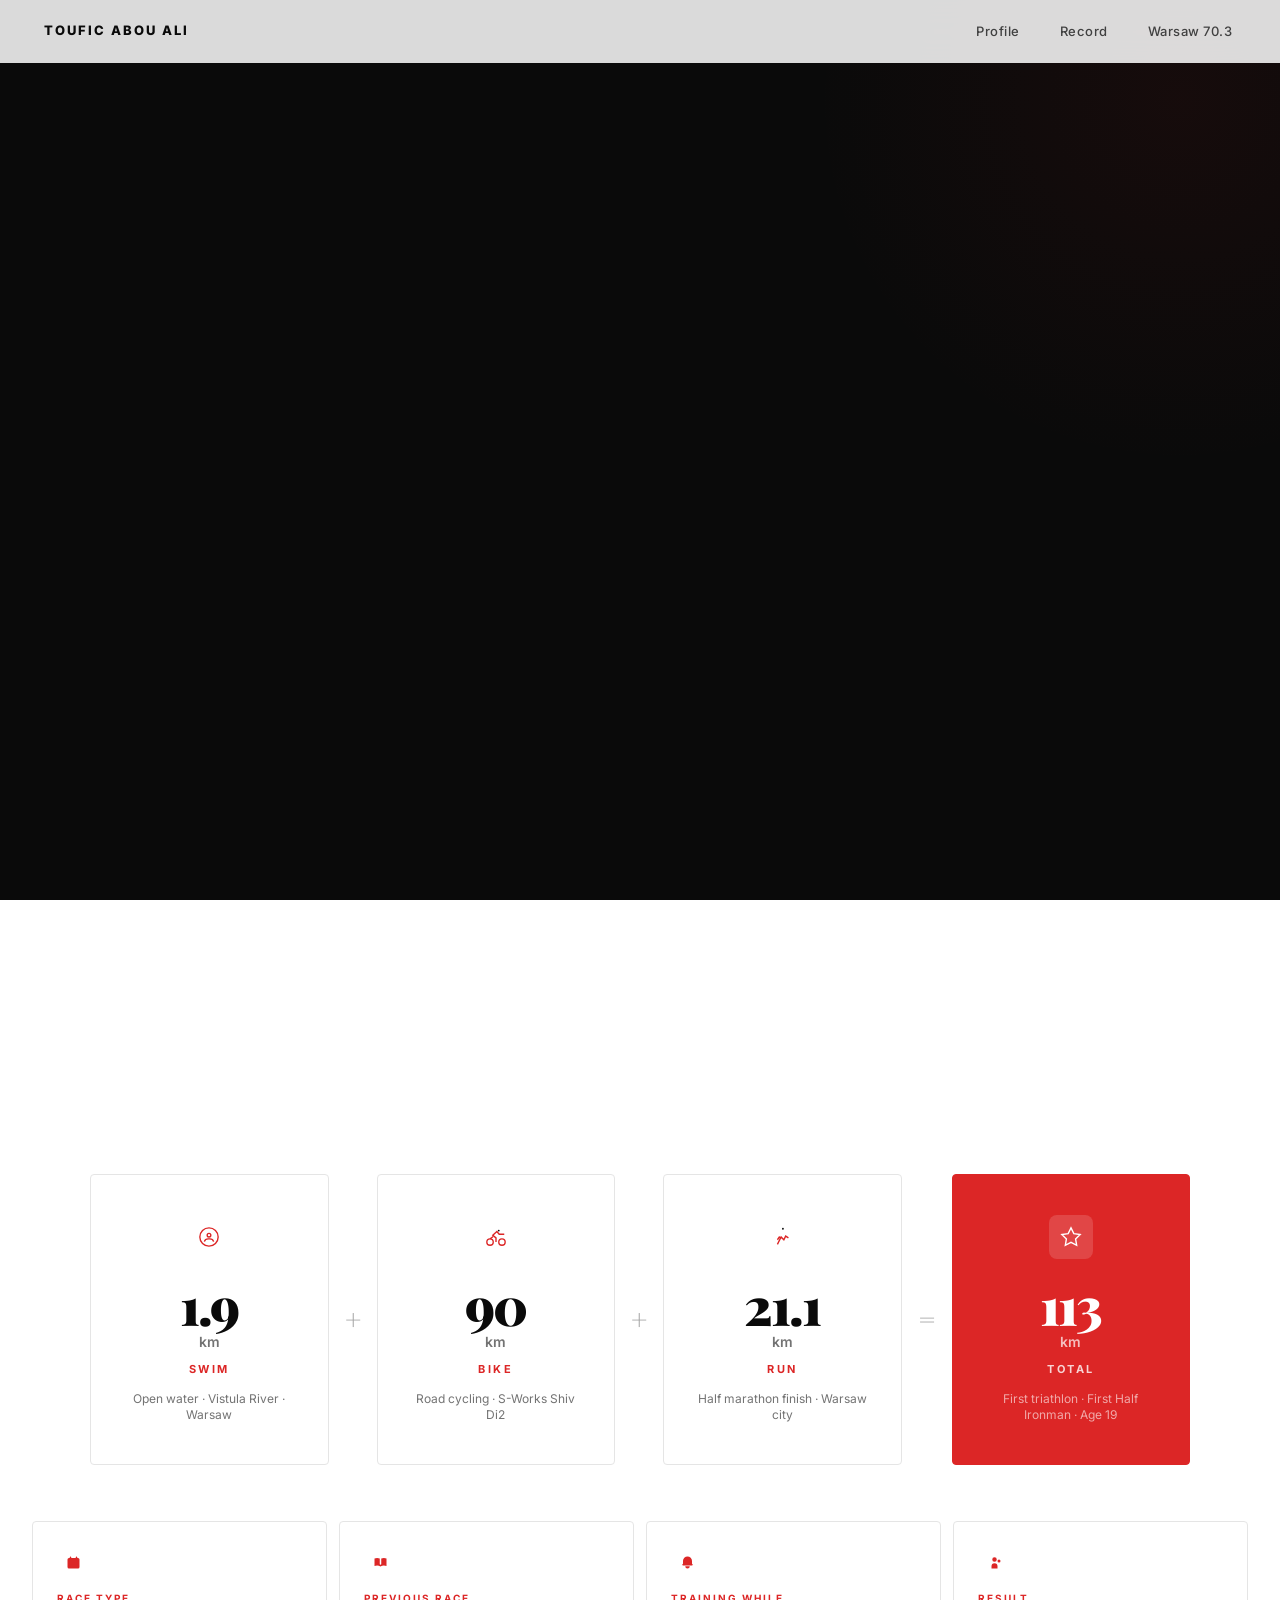
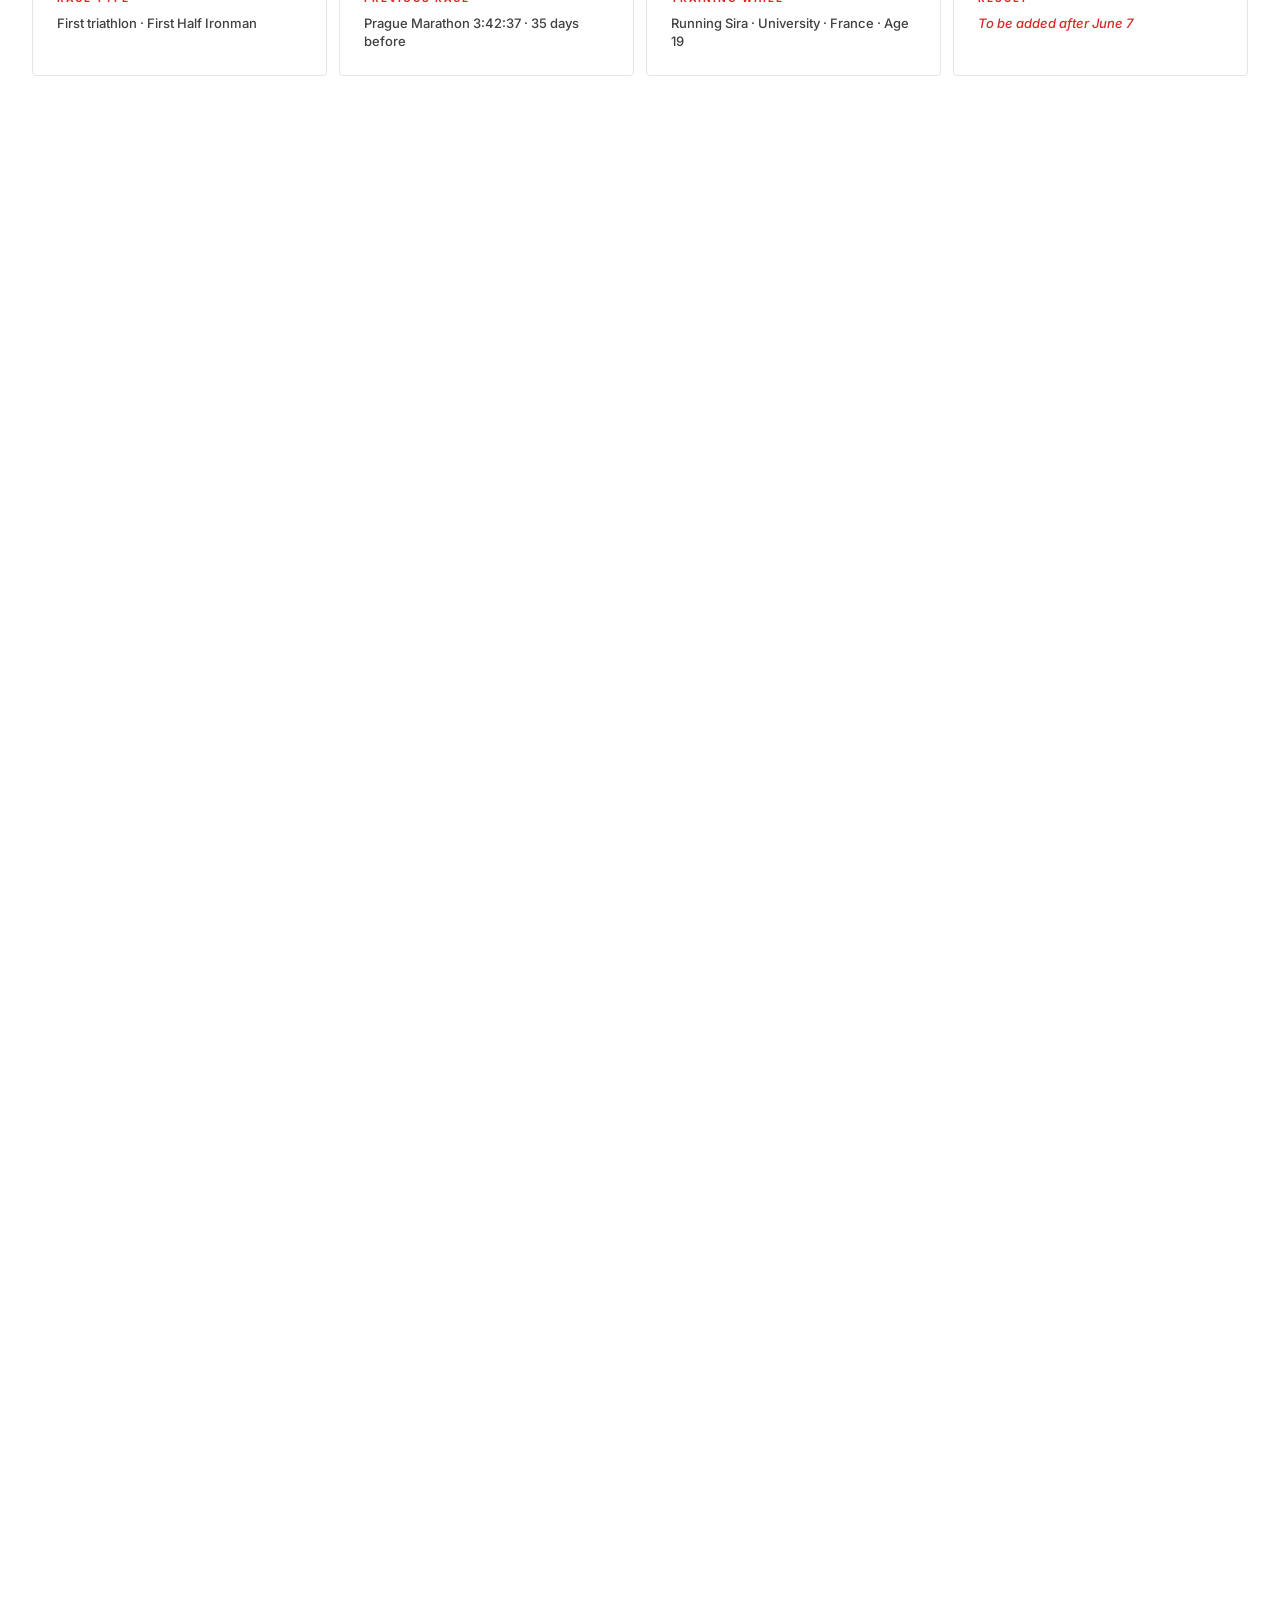
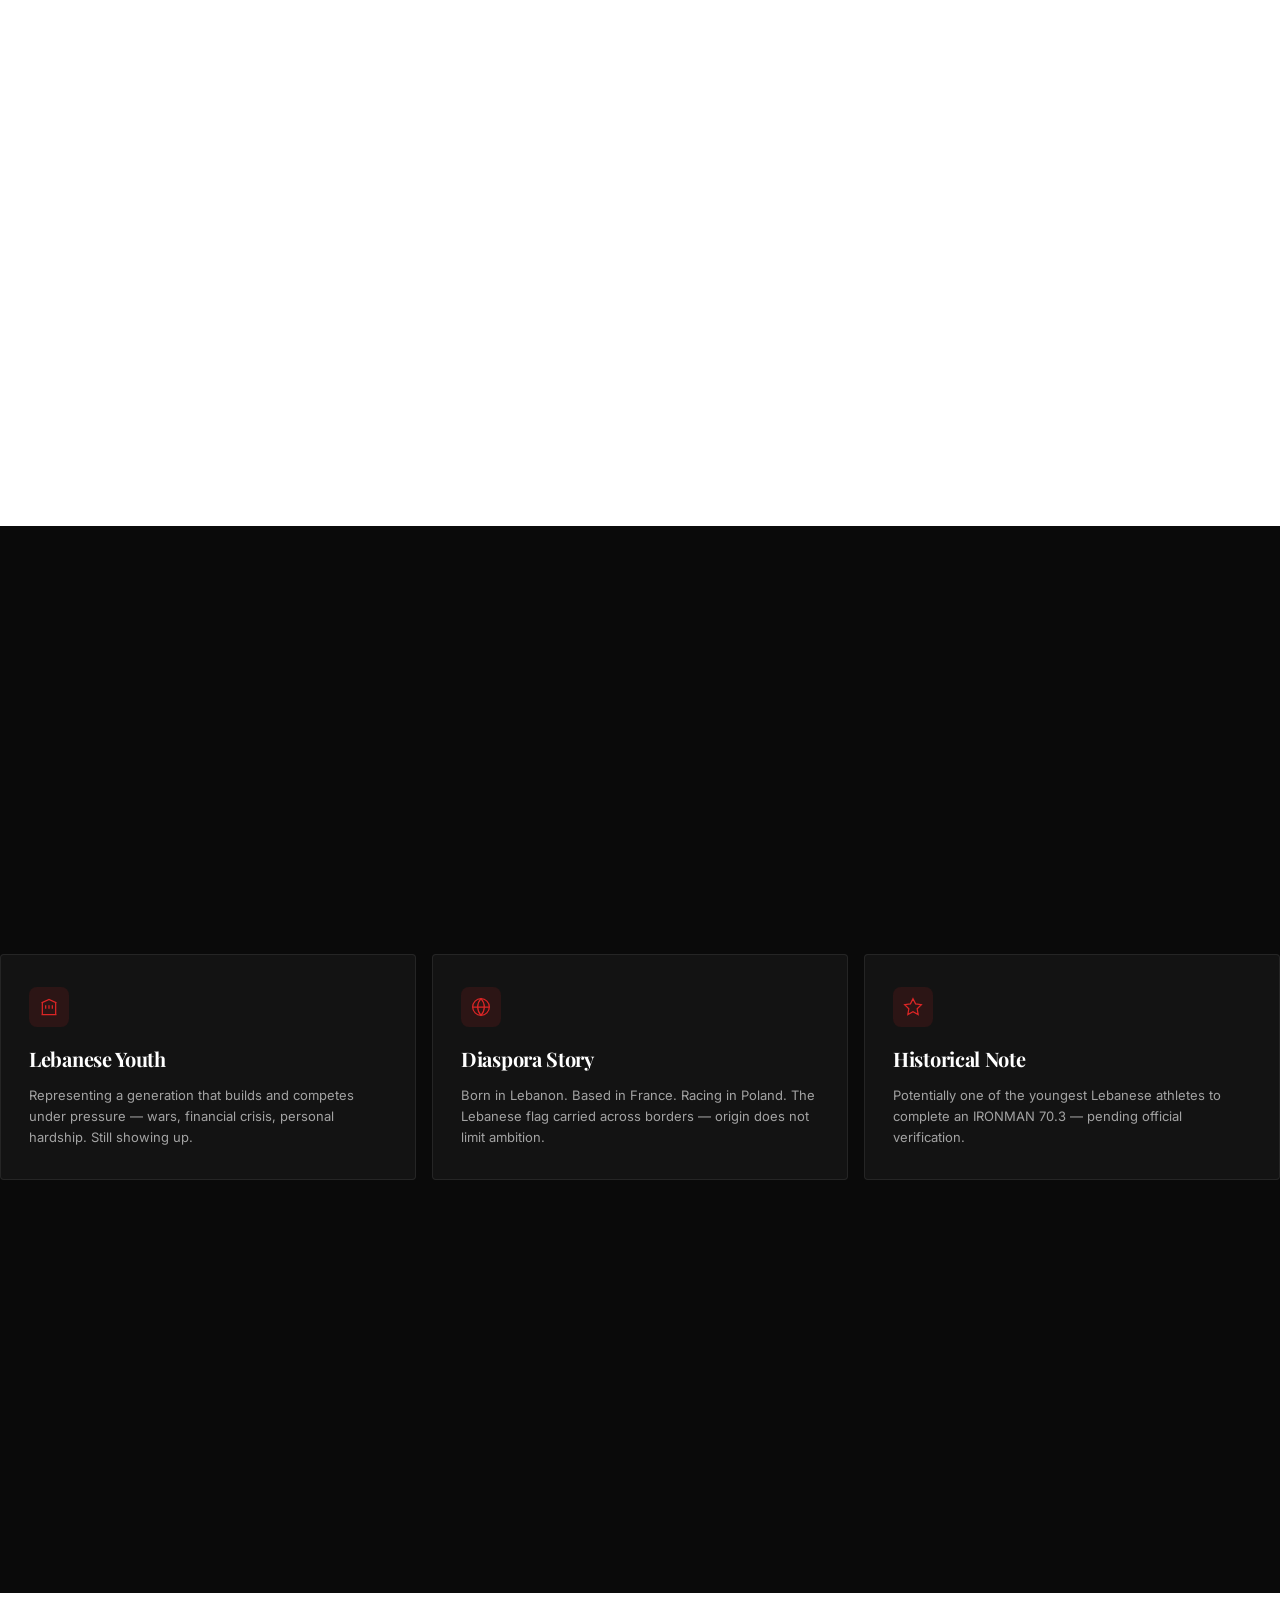
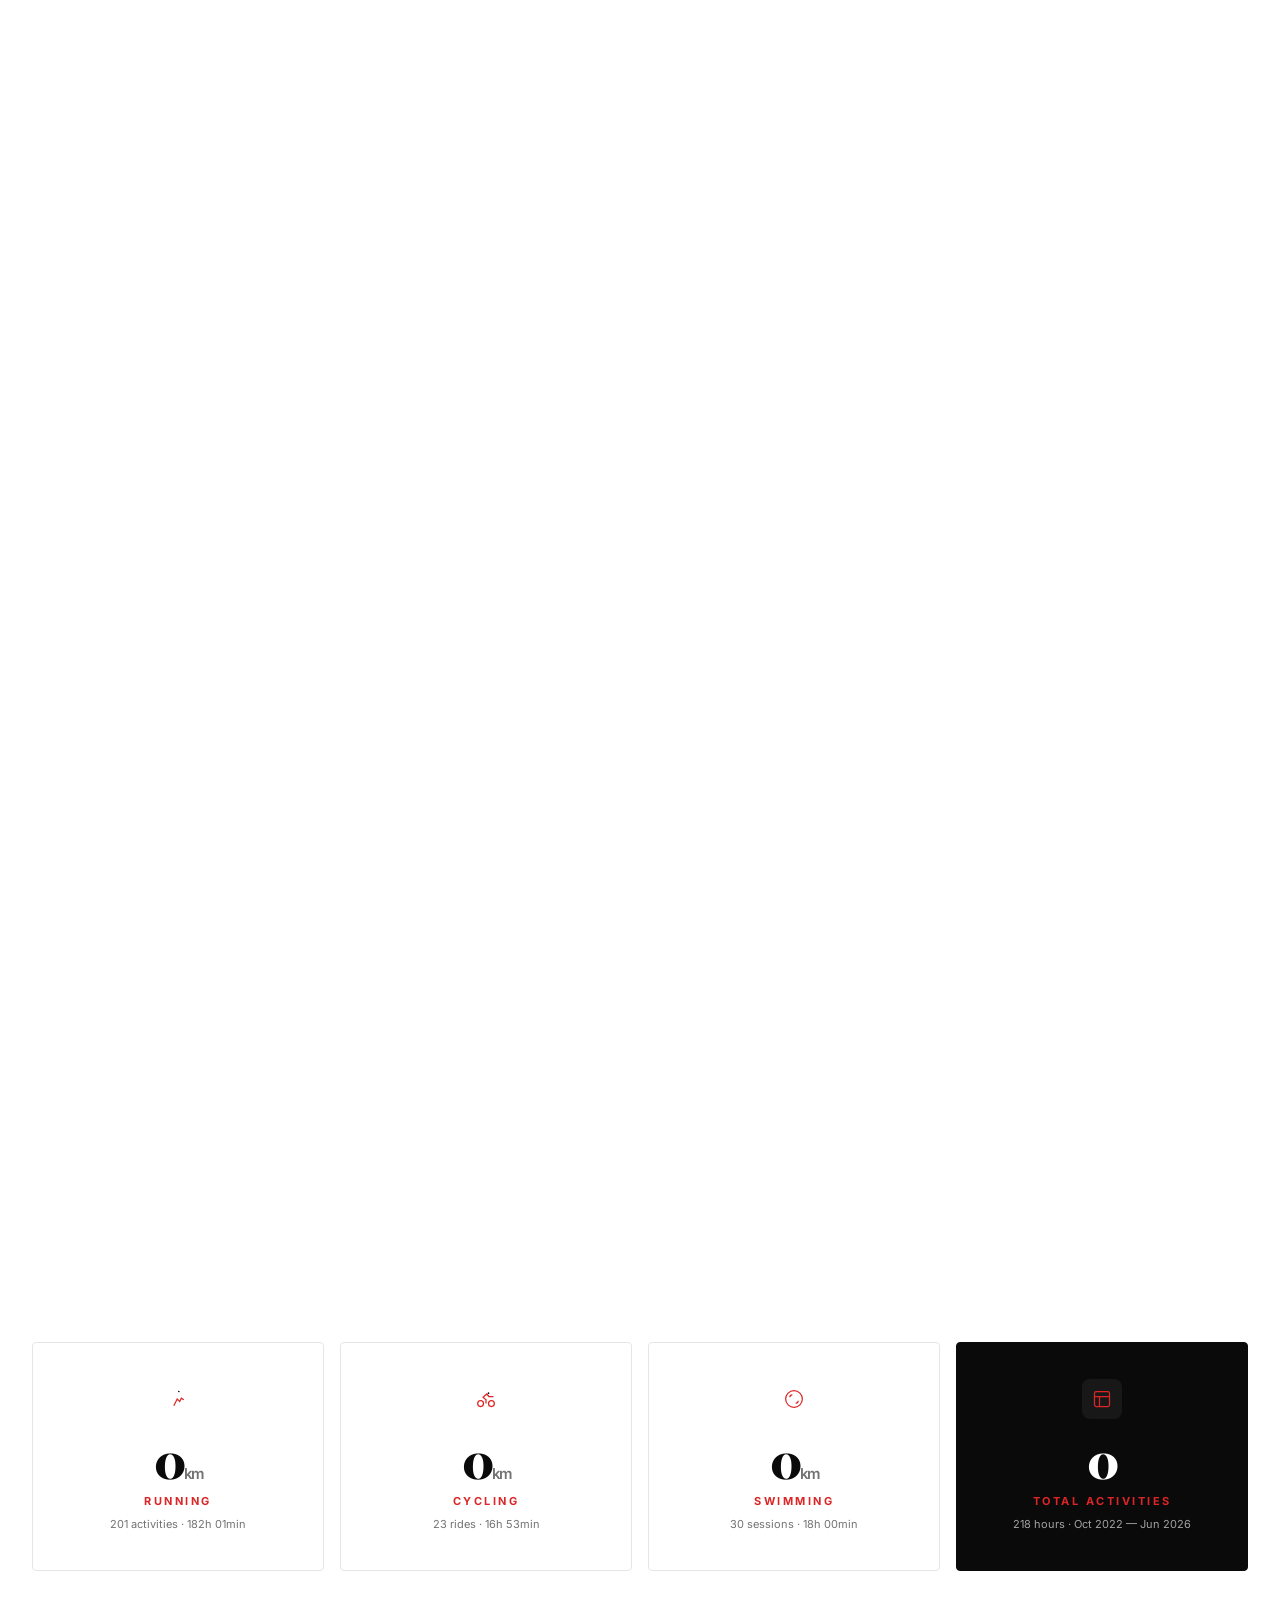
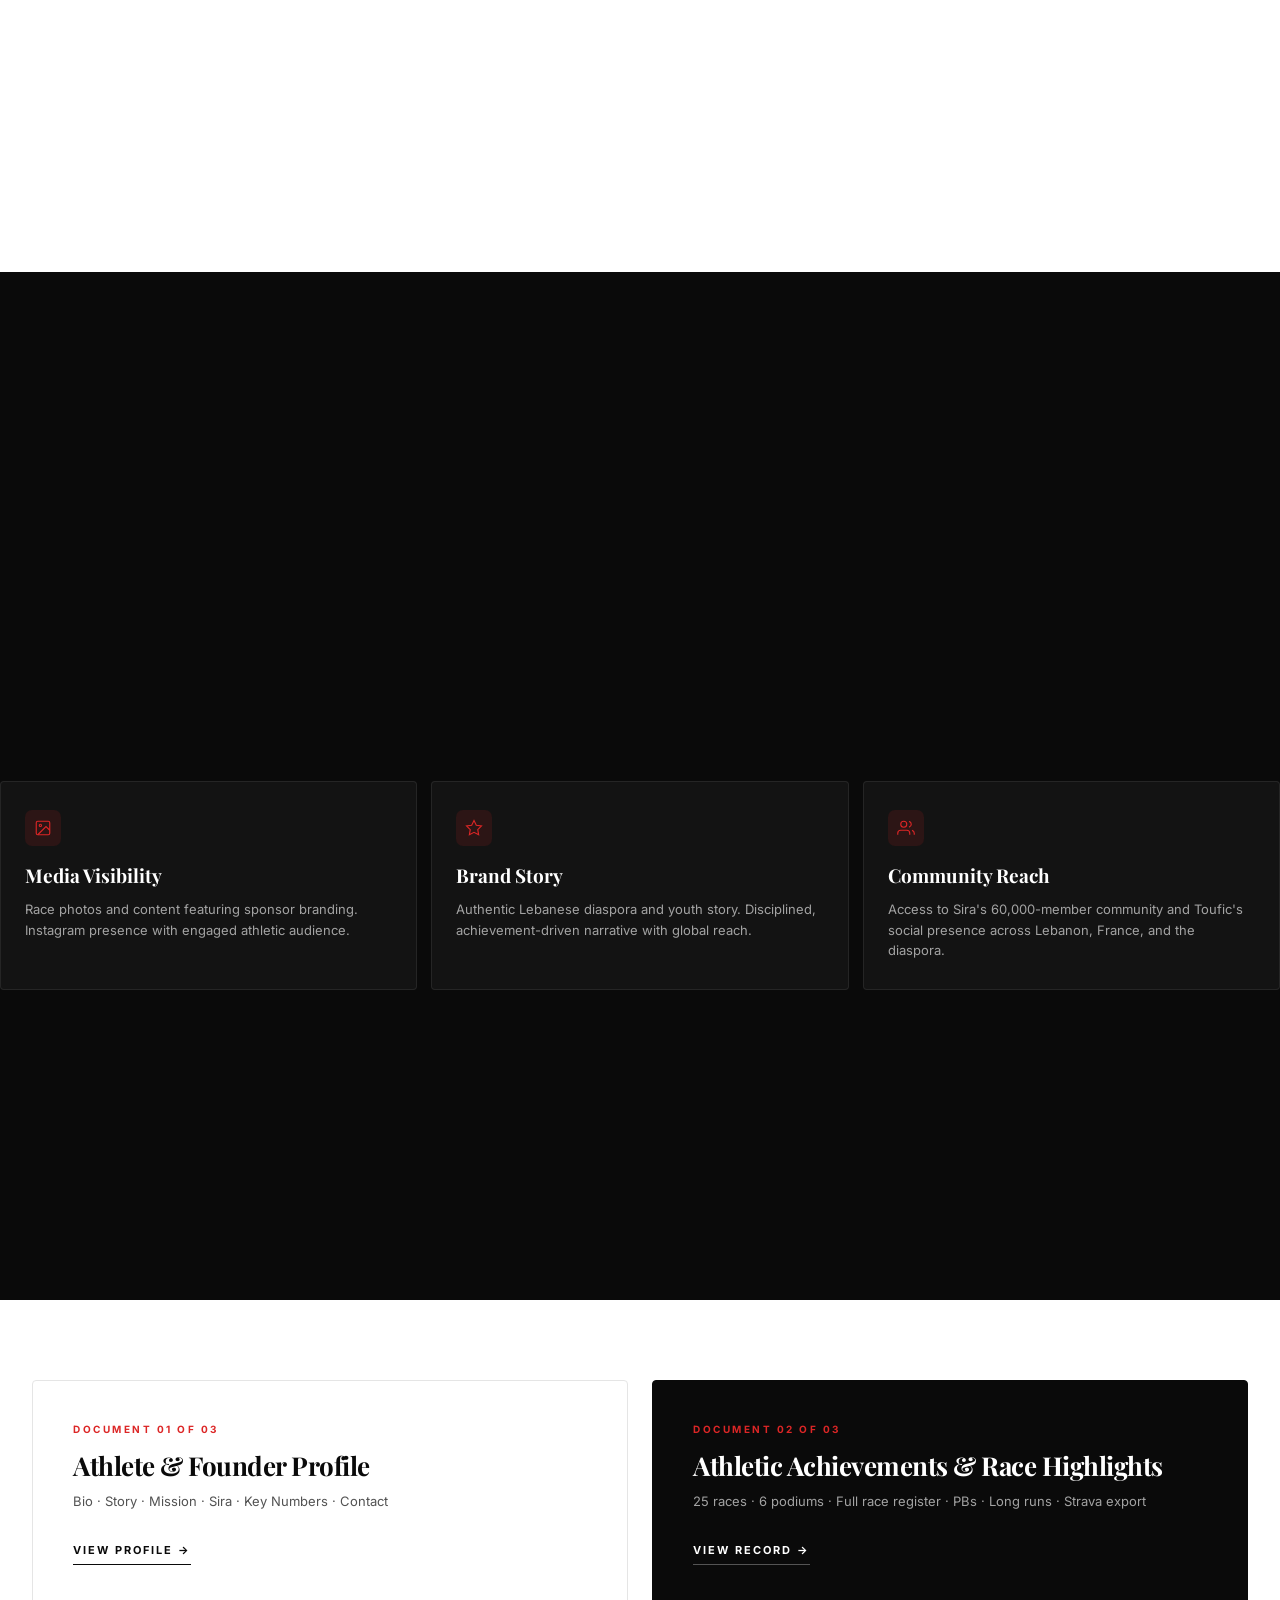
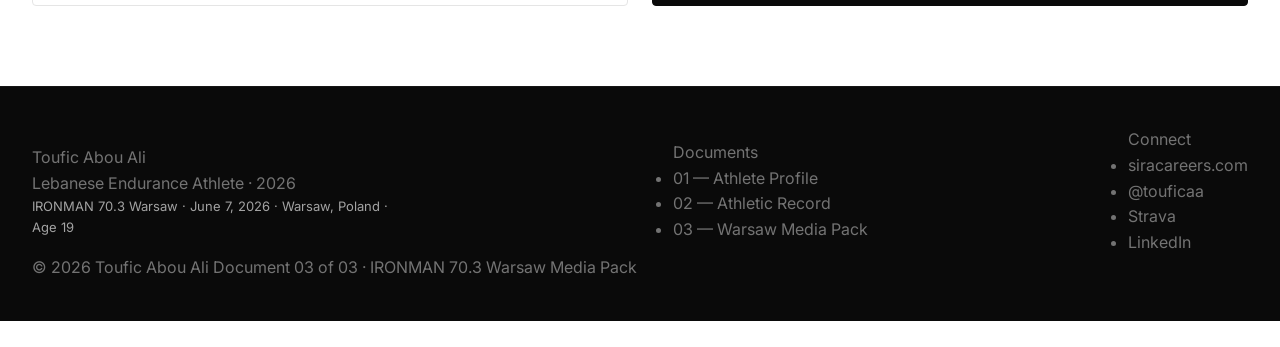
==== ironman.html @ 7c3a28e1 "Portfolio rebuild June 2026 — Profile, Record, Warsaw 70.3, Interactive Map" ====
﻿<!DOCTYPE html>
<html lang="en">
<head>
<meta charset="UTF-8">
<meta name="viewport" content="width=device-width, initial-scale=1.0">
<title>IRONMAN 70.3 Warsaw — Toufic Abou Ali</title>
<link href="https://fonts.googleapis.com/css2?family=Inter:wght@300;400;500;600;700;800;900&family=Playfair+Display:wght@400;700;900&display=swap" rel="stylesheet">
<link rel="stylesheet" href="styles.css">
<link rel="stylesheet" href="ironman.css">
</head>
<body>

<div class="loader" id="loader">
  <div class="loader-content">
    <div class="loader-mark"></div>
    <div class="loader-name">WARSAW 70.3</div>
    <div class="loader-bar"><div class="loader-bar-fill"></div></div>
  </div>
</div>

<div class="scroll-progress" id="scrollProgress"></div>

<nav class="nav" id="nav">
  <div class="nav-container">
    <a href="index.html" class="nav-logo">
      <span class="dot"></span>
      <span>TOUFIC ABOU ALI</span>
    </a>
    <ul class="nav-menu" id="navMenu">
      <li><a href="index.html" class="nav-link">Profile</a></li>
      <li><a href="record.html" class="nav-link">Record</a></li>
      <li><a href="ironman.html" class="nav-link active">Warsaw 70.3</a></li>
    </ul>
    <button class="nav-toggle" id="navToggle" aria-label="Menu">
      <span></span><span></span><span></span>
    </button>
  </div>
</nav>

<!-- ===== HERO — title only, no status badge ===== -->
<section class="im-hero">
  <div class="container-narrow">
    <div class="im-hero-tag">— Document 03 of 03 · IRONMAN 70.3 Warsaw Media Pack</div>
    <h1 class="im-hero-title">
      IRONMAN<br>70.3<br><em>Warsaw.</em>
    </h1>
    <div class="im-hero-meta">
      <div class="im-meta-cell">
        <span class="im-meta-key">Race Date</span>
        <span class="im-meta-val">June 7, 2026</span>
      </div>
      <div class="im-meta-cell">
        <span class="im-meta-key">Location</span>
        <span class="im-meta-val">Warsaw, Poland</span>
      </div>
      <div class="im-meta-cell">
        <span class="im-meta-key">Athlete Age</span>
        <span class="im-meta-val">19 — 7 days before turning 20</span>
      </div>
      <div class="im-meta-cell">
        <span class="im-meta-key">After Prague</span>
        <span class="im-meta-val">35 days after 2nd marathon</span>
      </div>
    </div>
  </div>
</section>

<!-- ===== RACE FORMAT ===== -->
<section class="im-section" id="format">
  <div class="container">
    <div class="section-divider reveal">
      <span class="section-tag">Race Format</span>
      <div class="section-divider-line"></div>
      <span class="section-tag">Half Ironman · 113 km total</span>
    </div>

    <h2 class="headline-l reveal" style="margin-bottom: 64px;">
      The race. <em class="italic-accent">113 km.</em>
    </h2>

    <div class="im-format-grid reveal-stagger">

      <div class="im-format-card">
        <div class="im-format-icon-wrap">
          <svg viewBox="0 0 24 24" fill="none" stroke="currentColor" stroke-width="1.5">
            <path d="M2 12C2 6.48 6.48 2 12 2s10 4.48 10 10-4.48 10-10 10S2 17.52 2 12z"/>
            <path d="M12 8c-1.1 0-2 .9-2 2s.9 2 2 2 2-.9 2-2-.9-2-2-2z"/>
            <path d="M6.93 17c.55-1.77 2.17-3 4.07-3h2c1.9 0 3.52 1.23 4.07 3"/>
          </svg>
        </div>
        <div class="im-format-num">1.9</div>
        <div class="im-format-unit">km</div>
        <div class="im-format-label">Swim</div>
        <p class="im-format-note">Open water · Vistula River · Warsaw</p>
      </div>

      <div class="im-format-plus">+</div>

      <div class="im-format-card">
        <div class="im-format-icon-wrap">
          <svg viewBox="0 0 24 24" fill="none" stroke="currentColor" stroke-width="1.5">
            <circle cx="5.5" cy="17.5" r="3.5"/>
            <circle cx="18.5" cy="17.5" r="3.5"/>
            <path d="M15 6a1 1 0 100-2 1 1 0 000 2z" fill="currentColor" stroke="none"/>
            <path d="M12 17.5V13l-3.5-3 4.5-4 2.5 3H21"/>
            <path d="M5.5 14L9 11.5"/>
          </svg>
        </div>
        <div class="im-format-num">90</div>
        <div class="im-format-unit">km</div>
        <div class="im-format-label">Bike</div>
        <p class="im-format-note">Road cycling · S-Works Shiv Di2</p>
      </div>

      <div class="im-format-plus">+</div>

      <div class="im-format-card">
        <div class="im-format-icon-wrap">
          <svg viewBox="0 0 24 24" fill="none" stroke="currentColor" stroke-width="1.5">
            <path d="M13 4a1 1 0 100-2 1 1 0 000 2z" fill="currentColor" stroke="none"/>
            <path d="M7 20l4-8 3 3 2-4 3 2"/>
            <path d="M7 15l2-3 2 2"/>
          </svg>
        </div>
        <div class="im-format-num">21.1</div>
        <div class="im-format-unit">km</div>
        <div class="im-format-label">Run</div>
        <p class="im-format-note">Half marathon finish · Warsaw city</p>
      </div>

      <div class="im-format-equals">=</div>

      <div class="im-format-card im-format-total">
        <div class="im-format-icon-wrap" style="background:rgba(255,255,255,0.15);">
          <svg viewBox="0 0 24 24" fill="none" stroke="white" stroke-width="1.5">
            <polygon points="12 2 15.09 8.26 22 9.27 17 14.14 18.18 21.02 12 17.77 5.82 21.02 7 14.14 2 9.27 8.91 8.26 12 2"/>
          </svg>
        </div>
        <div class="im-format-num">113</div>
        <div class="im-format-unit">km</div>
        <div class="im-format-label">Total</div>
        <p class="im-format-note">First triathlon · First Half Ironman · Age 19</p>
      </div>

    </div>

    <!-- Context — 4 clean panels -->
    <div class="im-context-panels reveal-stagger" style="margin-top: 56px;">
      <div class="im-ctx-panel">
        <div class="im-ctx-icon">
          <svg viewBox="0 0 20 20" fill="currentColor"><path d="M6 2a1 1 0 00-1 1v1H4a2 2 0 00-2 2v10a2 2 0 002 2h12a2 2 0 002-2V6a2 2 0 00-2-2h-1V3a1 1 0 10-2 0v1H7V3a1 1 0 00-1-1zm0 5a1 1 0 000 2h8a1 1 0 100-2H6z"/></svg>
        </div>
        <span class="im-ctx-label">Race type</span>
        <span class="im-ctx-value">First triathlon · First Half Ironman</span>
      </div>
      <div class="im-ctx-panel">
        <div class="im-ctx-icon">
          <svg viewBox="0 0 20 20" fill="currentColor"><path d="M9 4.804A7.968 7.968 0 005.5 4c-1.255 0-2.443.29-3.5.804v10A7.969 7.969 0 015.5 14c1.669 0 3.218.51 4.5 1.385A7.962 7.962 0 0114.5 14c1.255 0 2.443.29 3.5.804v-10A7.968 7.968 0 0014.5 4c-1.255 0-2.443.29-3.5.804V12a1 1 0 11-2 0V4.804z"/></svg>
        </div>
        <span class="im-ctx-label">Previous race</span>
        <span class="im-ctx-value">Prague Marathon 3:42:37 · 35 days before</span>
      </div>
      <div class="im-ctx-panel">
        <div class="im-ctx-icon">
          <svg viewBox="0 0 20 20" fill="currentColor"><path d="M10 2a6 6 0 00-6 6v3.586l-.707.707A1 1 0 004 14h12a1 1 0 00.707-1.707L16 11.586V8a6 6 0 00-6-6zM10 18a3 3 0 01-3-3h6a3 3 0 01-3 3z"/></svg>
        </div>
        <span class="im-ctx-label">Training while</span>
        <span class="im-ctx-value">Running Sira · University · France · Age 19</span>
      </div>
      <div class="im-ctx-panel">
        <div class="im-ctx-icon">
          <svg viewBox="0 0 20 20" fill="currentColor"><path d="M13 6a3 3 0 11-6 0 3 3 0 016 0zM18 8a2 2 0 11-4 0 2 2 0 014 0zM14 15a4 4 0 00-8 0v3h8v-3z"/></svg>
        </div>
        <span class="im-ctx-label">Result</span>
        <span class="im-ctx-value" style="color:var(--red);font-style:italic;">To be added after June 7</span>
      </div>
    </div>
  </div>
</section>

<!-- ===== REGISTRATION PROOF ===== -->
<section class="im-section im-section-grey" id="proof">
  <div class="container">
    <div class="section-divider reveal">
      <span class="section-tag">Registration Proof</span>
      <div class="section-divider-line"></div>
      <span class="section-tag">Enea IRONMAN 70.3 Warsaw</span>
    </div>

    <h2 class="headline-l reveal" style="margin-bottom: 56px;">
      Officially <em class="italic-accent">registered.</em>
    </h2>

    <!-- Athlete info — horizontal strip -->
    <div class="im-reg-strip reveal">
      <div class="im-reg-cell">
        <span class="im-reg-key">Athlete</span>
        <span class="im-reg-val">Toufic Abou Ali</span>
      </div>
      <div class="im-reg-cell">
        <span class="im-reg-key">Date of Birth</span>
        <span class="im-reg-val">14 June 2006</span>
      </div>
      <div class="im-reg-cell">
        <span class="im-reg-key">Nationality</span>
        <span class="im-reg-val">Lebanon 🇱🇧</span>
      </div>
      <div class="im-reg-cell">
        <span class="im-reg-key">Residence</span>
        <span class="im-reg-val">France 🇫🇷</span>
      </div>
      <div class="im-reg-cell">
        <span class="im-reg-key">Location</span>
        <span class="im-reg-val">Montpellier, 34000</span>
      </div>
      <div class="im-reg-cell im-reg-cell-status">
        <span class="im-reg-key">Status</span>
        <span class="im-reg-status">
          <svg viewBox="0 0 20 20" fill="currentColor" width="16" height="16">
            <path fill-rule="evenodd" d="M10 18a8 8 0 100-16 8 8 0 000 16zm3.707-9.293a1 1 0 00-1.414-1.414L9 10.586 7.707 9.293a1 1 0 00-1.414 1.414l2 2a1 1 0 001.414 0l4-4z" clip-rule="evenodd"/>
          </svg>
          Registered
        </span>
      </div>
    </div>

    <!-- Products + screenshots side by side -->
    <div class="im-reg-grid reveal">
      <div class="im-products-block">
        <span class="im-products-label">— Race registration breakdown</span>
        <div class="im-products-table">
          <div class="im-product-row">
            <span class="im-product-name">Starting kit · Enea IRONMAN 70.3 Warsaw</span>
            <span class="im-product-price">400.00 EUR</span>
          </div>
          <div class="im-product-row">
            <span class="im-product-name">Daily license · Polish Triathlon Association</span>
            <span class="im-product-price">4.60 EUR</span>
          </div>
          <div class="im-product-row">
            <span class="im-product-name">Medal engraving</span>
            <span class="im-product-price">9.50 EUR</span>
          </div>
          <div class="im-product-row im-product-last">
            <span class="im-product-name">Finisher's photo + video</span>
            <span class="im-product-price">49.00 EUR</span>
          </div>
        </div>
      </div>

      <div class="im-screenshots-block">
        <div class="im-screenshot">
          <img src="assets/images/proof/ironman-registration-1.jpg" alt="IRONMAN Registration"
            onerror="this.style.display='none';this.nextElementSibling.style.display='flex';">
          <div class="im-screenshot-placeholder">
            <span>Registration Screenshot</span>
            <small>assets/images/proof/ironman-registration-1.jpg</small>
          </div>
          <p class="im-screenshot-label">Athlete confirmation · Name · DOB · Nationality</p>
        </div>
        <div class="im-screenshot">
          <img src="assets/images/proof/ironman-registration-2.jpg" alt="Products Confirmation"
            onerror="this.style.display='none';this.nextElementSibling.style.display='flex';">
          <div class="im-screenshot-placeholder">
            <span>Products Screenshot</span>
            <small>assets/images/proof/ironman-registration-2.jpg</small>
          </div>
          <p class="im-screenshot-label">Products confirmed · Starting kit · Finisher media</p>
        </div>
      </div>
    </div>
  </div>
</section>

<!-- ===== RACE BIKE ===== -->
<section class="im-section" id="bike">
  <div class="container">
    <div class="section-divider reveal">
      <span class="section-tag">Race Bike</span>
      <div class="section-divider-line"></div>
      <span class="section-tag">Confirmed · IRONMAN Warsaw Expo · Sportmoc</span>
    </div>

    <h2 class="headline-l reveal" style="margin-bottom: 56px;">
      Race-ready. <em class="italic-accent">Confirmed.</em>
    </h2>

    <div class="im-bike-layout reveal">

      <!-- Photo -->
      <div class="im-bike-photo-wrap">
        <img src="assets/images/bike/specialized-shiv.jpg" alt="Specialized S-Works Shiv Di2"
          onerror="this.style.display='none';this.nextElementSibling.style.display='flex';">
        <div class="im-bike-placeholder">
          <svg viewBox="0 0 24 24" fill="none" stroke="currentColor" stroke-width="1">
            <circle cx="5.5" cy="17.5" r="3.5"/><circle cx="18.5" cy="17.5" r="3.5"/>
            <path d="M15 6a1 1 0 100-2 1 1 0 000 2z" fill="currentColor" stroke="none"/>
            <path d="M12 17.5V13l-3.5-3 4.5-4 2.5 3H21"/>
          </svg>
          <span>Specialized S-Works Shiv Di2</span>
          <small>assets/images/bike/specialized-shiv.jpg</small>
        </div>
      </div>

      <!-- Details panel -->
      <div class="im-bike-panel">
        <div class="im-bike-header">
          <h3 class="im-bike-name">Specialized S-Works Shiv Di2</h3>
          <span class="im-bike-type">Triathlon / TT Bike · Size M</span>
        </div>

        <div class="im-bike-specs">
          <div class="im-spec-row"><span class="im-spec-key">Bike type</span><span class="im-spec-val">Carbon Triathlon / Time Trial</span></div>
          <div class="im-spec-row"><span class="im-spec-key">Groupset</span><span class="im-spec-val">Shimano Di2 Electronic</span></div>
          <div class="im-spec-row"><span class="im-spec-key">Size</span><span class="im-spec-val">M — confirmed for 179–180 cm / 79 cm inseam</span></div>
          <div class="im-spec-row"><span class="im-spec-key">Wheels</span><span class="im-spec-val">Roval Triathlon Carbon Deep Section</span></div>
          <div class="im-spec-row"><span class="im-spec-key">Rental from</span><span class="im-spec-val">Sportmoc — IRONMAN Poland official partner</span></div>
          <div class="im-spec-row"><span class="im-spec-key">Pickup</span><span class="im-spec-val">Friday June 5 · Race Expo · Warsaw</span></div>
          <div class="im-spec-row"><span class="im-spec-key">Return</span><span class="im-spec-val">Sunday June 7 · After race finish</span></div>
        </div>

        <div class="im-bike-included">
          <span class="im-included-label">— Confirmed race setup included</span>
          <div class="im-included-grid">
            <div class="im-inc-item">
              <svg viewBox="0 0 20 20" fill="currentColor" class="im-inc-check"><path fill-rule="evenodd" d="M10 18a8 8 0 100-16 8 8 0 000 16zm3.707-9.293a1 1 0 00-1.414-1.414L9 10.586 7.707 9.293a1 1 0 00-1.414 1.414l2 2a1 1 0 001.414 0l4-4z" clip-rule="evenodd"/></svg>
              Shimano SPD-SL pedals
            </div>
            <div class="im-inc-item">
              <svg viewBox="0 0 20 20" fill="currentColor" class="im-inc-check"><path fill-rule="evenodd" d="M10 18a8 8 0 100-16 8 8 0 000 16zm3.707-9.293a1 1 0 00-1.414-1.414L9 10.586 7.707 9.293a1 1 0 00-1.414 1.414l2 2a1 1 0 001.414 0l4-4z" clip-rule="evenodd"/></svg>
              Bottle cages (×2)
            </div>
            <div class="im-inc-item">
              <svg viewBox="0 0 20 20" fill="currentColor" class="im-inc-check"><path fill-rule="evenodd" d="M10 18a8 8 0 100-16 8 8 0 000 16zm3.707-9.293a1 1 0 00-1.414-1.414L9 10.586 7.707 9.293a1 1 0 00-1.414 1.414l2 2a1 1 0 001.414 0l4-4z" clip-rule="evenodd"/></svg>
              Bike bottles (×2)
            </div>
            <div class="im-inc-item">
              <svg viewBox="0 0 20 20" fill="currentColor" class="im-inc-check"><path fill-rule="evenodd" d="M10 18a8 8 0 100-16 8 8 0 000 16zm3.707-9.293a1 1 0 00-1.414-1.414L9 10.586 7.707 9.293a1 1 0 00-1.414 1.414l2 2a1 1 0 001.414 0l4-4z" clip-rule="evenodd"/></svg>
              Saddle bag
            </div>
            <div class="im-inc-item">
              <svg viewBox="0 0 20 20" fill="currentColor" class="im-inc-check"><path fill-rule="evenodd" d="M10 18a8 8 0 100-16 8 8 0 000 16zm3.707-9.293a1 1 0 00-1.414-1.414L9 10.586 7.707 9.293a1 1 0 00-1.414 1.414l2 2a1 1 0 001.414 0l4-4z" clip-rule="evenodd"/></svg>
              Spare tube / repair kit
            </div>
            <div class="im-inc-item">
              <svg viewBox="0 0 20 20" fill="currentColor" class="im-inc-check"><path fill-rule="evenodd" d="M10 18a8 8 0 100-16 8 8 0 000 16zm3.707-9.293a1 1 0 00-1.414-1.414L9 10.586 7.707 9.293a1 1 0 00-1.414 1.414l2 2a1 1 0 001.414 0l4-4z" clip-rule="evenodd"/></svg>
              CO₂ cartridge
            </div>
            <div class="im-inc-item">
              <svg viewBox="0 0 20 20" fill="currentColor" class="im-inc-check"><path fill-rule="evenodd" d="M10 18a8 8 0 100-16 8 8 0 000 16zm3.707-9.293a1 1 0 00-1.414-1.414L9 10.586 7.707 9.293a1 1 0 00-1.414 1.414l2 2a1 1 0 001.414 0l4-4z" clip-rule="evenodd"/></svg>
              Mini pump
            </div>
            <div class="im-inc-item">
              <svg viewBox="0 0 20 20" fill="currentColor" class="im-inc-check"><path fill-rule="evenodd" d="M10 18a8 8 0 100-16 8 8 0 000 16zm3.707-9.293a1 1 0 00-1.414-1.414L9 10.586 7.707 9.293a1 1 0 00-1.414 1.414l2 2a1 1 0 001.414 0l4-4z" clip-rule="evenodd"/></svg>
              Multitool
            </div>
            <div class="im-inc-item">
              <svg viewBox="0 0 20 20" fill="currentColor" class="im-inc-check"><path fill-rule="evenodd" d="M10 18a8 8 0 100-16 8 8 0 000 16zm3.707-9.293a1 1 0 00-1.414-1.414L9 10.586 7.707 9.293a1 1 0 00-1.414 1.414l2 2a1 1 0 001.414 0l4-4z" clip-rule="evenodd"/></svg>
              Bike computer mount
            </div>
            <div class="im-inc-item">
              <svg viewBox="0 0 20 20" fill="currentColor" class="im-inc-check"><path fill-rule="evenodd" d="M10 18a8 8 0 100-16 8 8 0 000 16zm3.707-9.293a1 1 0 00-1.414-1.414L9 10.586 7.707 9.293a1 1 0 00-1.414 1.414l2 2a1 1 0 001.414 0l4-4z" clip-rule="evenodd"/></svg>
              Quick bike fit on site
            </div>
          </div>
        </div>

        <div class="im-bike-confirm-bar">
          <svg viewBox="0 0 20 20" fill="currentColor" width="14" height="14"><path fill-rule="evenodd" d="M10 18a8 8 0 100-16 8 8 0 000 16zm3.707-9.293a1 1 0 00-1.414-1.414L9 10.586 7.707 9.293a1 1 0 00-1.414 1.414l2 2a1 1 0 001.414 0l4-4z" clip-rule="evenodd"/></svg>
          Confirmed by Sportmoc — IRONMAN Warsaw 2026
        </div>
      </div>

    </div>
  </div>
</section>

<!-- ===== WHY THIS MATTERS ===== -->
<section class="im-section im-section-dark" id="why">
  <div class="container-narrow">
    <div class="section-divider reveal" style="border-color:rgba(255,255,255,0.1);">
      <span class="section-tag" style="color:var(--red);">Why This Matters</span>
      <div class="section-divider-line" style="background:rgba(255,255,255,0.1);"></div>
      <span class="section-tag" style="color:rgba(255,255,255,0.3);">The story behind the race</span>
    </div>

    <h2 class="headline-l reveal" style="margin-bottom: 48px; color:var(--white);">
      More than <em class="italic-accent">a race.</em>
    </h2>

    <p class="im-why-lead reveal">This is more than a personal endurance challenge. A 19-year-old Lebanese founder, student, and athlete based in France — attempting IRONMAN 70.3 before turning 20 while managing a 25-person company, completing university exams, and training across three disciplines with zero coach and zero sponsor.</p>

    <div class="im-why-cards reveal-stagger">
      <div class="im-why-card">
        <div class="im-why-icon">
          <svg viewBox="0 0 24 24" fill="none" stroke="currentColor" stroke-width="1.5">
            <path d="M3 21h18M3 7l9-4 9 4M4 7v14M20 7v14M8 10v4M12 10v4M16 10v4"/>
          </svg>
        </div>
        <h4>Lebanese Youth</h4>
        <p>Representing a generation that builds and competes under pressure — wars, financial crisis, personal hardship. Still showing up.</p>
      </div>
      <div class="im-why-card">
        <div class="im-why-icon">
          <svg viewBox="0 0 24 24" fill="none" stroke="currentColor" stroke-width="1.5">
            <circle cx="12" cy="12" r="10"/>
            <path d="M2 12h20M12 2a15.3 15.3 0 014 10 15.3 15.3 0 01-4 10 15.3 15.3 0 01-4-10 15.3 15.3 0 014-10z"/>
          </svg>
        </div>
        <h4>Diaspora Story</h4>
        <p>Born in Lebanon. Based in France. Racing in Poland. The Lebanese flag carried across borders — origin does not limit ambition.</p>
      </div>
      <div class="im-why-card">
        <div class="im-why-icon">
          <svg viewBox="0 0 24 24" fill="none" stroke="currentColor" stroke-width="1.5">
            <path d="M12 2l3.09 6.26L22 9.27l-5 4.87 1.18 6.88L12 17.77l-6.18 3.25L7 14.14 2 9.27l6.91-1.01L12 2z"/>
          </svg>
        </div>
        <h4>Historical Note</h4>
        <p>Potentially one of the youngest Lebanese athletes to complete an IRONMAN 70.3 — pending official verification.</p>
      </div>
    </div>

    <div class="im-quote reveal">
      <p>"People told me to cancel. Money was tight. Business was hard. Exams were close. I didn't cancel."</p>
      <span>— Toufic Abou Ali · May 2026</span>
    </div>
  </div>
</section>

<!-- ===== ROAD TO WARSAW ===== -->
<section class="im-section im-section-grey" id="road">
  <div class="container">
    <div class="section-divider reveal">
      <span class="section-tag">Road to Warsaw</span>
      <div class="section-divider-line"></div>
      <span class="section-tag">2026 season · 5 events · 13 weeks</span>
    </div>

    <h2 class="headline-l reveal" style="margin-bottom: 64px;">
      The build-up. <em class="italic-accent">Every race.</em>
    </h2>

    <div class="im-road-timeline reveal">

      <div class="im-road-item">
        <div class="im-road-dot"></div>
        <div class="im-road-content-wrap">
          <div class="im-road-left">
            <span class="im-road-date">01 Feb 2026</span>
            <span class="im-road-badge">Podium</span>
          </div>
          <div class="im-road-right">
            <h4>Envolez Vous 2026 — 10K</h4>
            <p>39:42 · 10K Personal Best · 3rd ESM · 23rd Overall · France</p>
            <a href="https://www.strava.com/activities/17249976869" target="_blank" class="im-road-link">Strava ↗</a>
          </div>
        </div>
      </div>

      <div class="im-road-item">
        <div class="im-road-dot"></div>
        <div class="im-road-content-wrap">
          <div class="im-road-left">
            <span class="im-road-date">21 Feb 2026</span>
            <span class="im-road-badge">Podium</span>
          </div>
          <div class="im-road-right">
            <h4>Allure Bleue Race — 5K</h4>
            <p>19:48 · 5K Personal Best · 2nd Overall · France</p>
            <a href="https://www.strava.com/activities/17472316459" target="_blank" class="im-road-link">Strava ↗</a>
          </div>
        </div>
      </div>

      <div class="im-road-item">
        <div class="im-road-dot"></div>
        <div class="im-road-content-wrap">
          <div class="im-road-left">
            <span class="im-road-date">19 Apr 2026</span>
            <span class="im-road-badge">Top 10 U23</span>
          </div>
          <div class="im-road-right">
            <h4>Montpellier Run Festival — Half Marathon</h4>
            <p>1:29:26 · Half Marathon PB · 9th U23 · 140th of 4,516 · Top 3.1% · France</p>
            <a href="https://www.strava.com/activities/18175504201" target="_blank" class="im-road-link">Strava ↗</a>
          </div>
        </div>
      </div>

      <div class="im-road-item">
        <div class="im-road-dot"></div>
        <div class="im-road-content-wrap">
          <div class="im-road-left">
            <span class="im-road-date">03 May 2026</span>
            <span class="im-road-badge im-road-badge-dark">Marathon PB</span>
          </div>
          <div class="im-road-right">
            <h4>Vodafone Prague Marathon</h4>
            <p>3:42:37 · Marathon PB · 2,346th overall · Raced with injured left leg · Czech Republic</p>
            <a href="https://www.strava.com/activities/18717374673" target="_blank" class="im-road-link">Strava ↗</a>
          </div>
        </div>
      </div>

      <div class="im-road-item im-road-item-final">
        <div class="im-road-dot im-road-dot-red"></div>
        <div class="im-road-content-wrap">
          <div class="im-road-left">
            <span class="im-road-date">07 Jun 2026</span>
            <span class="im-road-badge im-road-badge-red">IRONMAN</span>
          </div>
          <div class="im-road-right">
            <h4>IRONMAN 70.3 Warsaw</h4>
            <p>113 km · First triathlon · First Half Ironman · Age 19 · 7 days before turning 20 · Poland</p>
            <span class="im-road-pending">Result pending — June 7, 2026</span>
          </div>
        </div>
      </div>

    </div>
  </div>
</section>

<!-- ===== TRAINING PROOF ===== -->
<section class="im-section" id="training">
  <div class="container">
    <div class="section-divider reveal">
      <span class="section-tag">Training Data</span>
      <div class="section-divider-line"></div>
      <span class="section-tag">Strava export · Oct 2022 — Jun 2026</span>
    </div>

    <h2 class="headline-l reveal" style="margin-bottom: 64px;">
      The work <em class="italic-accent">behind Warsaw.</em>
    </h2>

    <div class="im-training-grid reveal-stagger">
      <div class="im-training-card">
        <div class="im-training-icon">
          <svg viewBox="0 0 24 24" fill="none" stroke="currentColor" stroke-width="1.5">
            <path d="M13 4a1 1 0 100-2 1 1 0 000 2z" fill="currentColor" stroke="none"/>
            <path d="M7 20l4-8 3 3 2-4 3 2"/>
          </svg>
        </div>
        <div class="im-training-num"><span data-count="2164">0</span><span class="im-training-unit">km</span></div>
        <div class="im-training-label">Running</div>
        <div class="im-training-sub">201 activities · 182h 01min</div>
      </div>
      <div class="im-training-card">
        <div class="im-training-icon">
          <svg viewBox="0 0 24 24" fill="none" stroke="currentColor" stroke-width="1.5">
            <circle cx="5.5" cy="17.5" r="3.5"/><circle cx="18.5" cy="17.5" r="3.5"/>
            <path d="M15 6a1 1 0 100-2 1 1 0 000 2z" fill="currentColor" stroke="none"/>
            <path d="M12 17.5V13l-3.5-3 4.5-4 2.5 3H21"/>
          </svg>
        </div>
        <div class="im-training-num"><span data-count="436">0</span><span class="im-training-unit">km</span></div>
        <div class="im-training-label">Cycling</div>
        <div class="im-training-sub">23 rides · 16h 53min</div>
      </div>
      <div class="im-training-card">
        <div class="im-training-icon">
          <svg viewBox="0 0 24 24" fill="none" stroke="currentColor" stroke-width="1.5">
            <path d="M2 12C2 6.48 6.48 2 12 2s10 4.48 10 10-4.48 10-10 10S2 17.52 2 12z"/>
            <path d="M7 10c0-1.66 1.34-3 3-3"/>
            <path d="M17 14c0 1.66-1.34 3-3 3"/>
          </svg>
        </div>
        <div class="im-training-num"><span data-count="28.25">0</span><span class="im-training-unit">km</span></div>
        <div class="im-training-label">Swimming</div>
        <div class="im-training-sub">30 sessions · 18h 00min</div>
      </div>
      <div class="im-training-card im-training-dark">
        <div class="im-training-icon" style="background:rgba(255,255,255,0.06);">
          <svg viewBox="0 0 24 24" fill="none" stroke="var(--red)" stroke-width="1.5">
            <rect x="3" y="3" width="18" height="18" rx="2"/><path d="M3 9h18M9 21V9"/>
          </svg>
        </div>
        <div class="im-training-num"><span data-count="256">0</span></div>
        <div class="im-training-label">Total Activities</div>
        <div class="im-training-sub">218 hours · Oct 2022 — Jun 2026</div>
      </div>
    </div>

    <!-- PBs dark strip -->
    <div class="im-pbs-strip reveal" style="margin-top: 40px;">
      <div class="im-pb-cell">
        <span class="im-pb-time">19:48</span>
        <span class="im-pb-dist">5K PB</span>
        <span class="im-pb-note">2nd Overall</span>
      </div>
      <div class="im-pb-divider"></div>
      <div class="im-pb-cell">
        <span class="im-pb-time">39:42</span>
        <span class="im-pb-dist">10K PB</span>
        <span class="im-pb-note">3rd ESM</span>
      </div>
      <div class="im-pb-divider"></div>
      <div class="im-pb-cell">
        <span class="im-pb-time">1:29:26</span>
        <span class="im-pb-dist">Half Marathon PB</span>
        <span class="im-pb-note">9th U23 · 140/4,516</span>
      </div>
      <div class="im-pb-divider"></div>
      <div class="im-pb-cell im-pb-featured">
        <span class="im-pb-time">3:42:37</span>
        <span class="im-pb-dist">Marathon PB</span>
        <span class="im-pb-note">35 days before Warsaw</span>
      </div>
    </div>
  </div>
</section>

<!-- ===== MEDIA + SPONSORSHIP ===== -->
<section class="im-section im-section-dark" id="media">
  <div class="container-narrow">
    <div class="section-divider reveal" style="border-color:rgba(255,255,255,0.1);">
      <span class="section-tag" style="color:var(--red);">Media & Sponsorship</span>
      <div class="section-divider-line" style="background:rgba(255,255,255,0.1);"></div>
      <span class="section-tag" style="color:rgba(255,255,255,0.3);">Use freely</span>
    </div>

    <h2 class="headline-l reveal" style="margin-bottom: 48px; color:var(--white);">
      Support the <em class="italic-accent">journey.</em>
    </h2>

    <!-- Caption -->
    <div class="im-caption-block reveal">
      <span class="im-caption-tag">— Suggested caption</span>
      <blockquote class="im-caption">19-year-old Lebanese student-athlete and Co-Founder &amp; Co-CEO of Sira, Toufic Abou Ali, will race IRONMAN 70.3 Warsaw on June 7, 2026 — just before turning 20 — representing Lebanese youth, discipline, ambition, and the diaspora abroad.</blockquote>
    </div>

    <!-- Sponsor cards -->
    <div class="im-sponsor-cards reveal-stagger">
      <div class="im-sponsor-card">
        <div class="im-sponsor-icon">
          <svg viewBox="0 0 24 24" fill="none" stroke="currentColor" stroke-width="1.5">
            <rect x="3" y="3" width="18" height="18" rx="2"/><circle cx="8.5" cy="8.5" r="1.5"/>
            <polyline points="21 15 16 10 5 21"/>
          </svg>
        </div>
        <h4>Media Visibility</h4>
        <p>Race photos and content featuring sponsor branding. Instagram presence with engaged athletic audience.</p>
      </div>
      <div class="im-sponsor-card">
        <div class="im-sponsor-icon">
          <svg viewBox="0 0 24 24" fill="none" stroke="currentColor" stroke-width="1.5">
            <path d="M12 2l3.09 6.26L22 9.27l-5 4.87 1.18 6.88L12 17.77l-6.18 3.25L7 14.14 2 9.27l6.91-1.01L12 2z"/>
          </svg>
        </div>
        <h4>Brand Story</h4>
        <p>Authentic Lebanese diaspora and youth story. Disciplined, achievement-driven narrative with global reach.</p>
      </div>
      <div class="im-sponsor-card">
        <div class="im-sponsor-icon">
          <svg viewBox="0 0 24 24" fill="none" stroke="currentColor" stroke-width="1.5">
            <path d="M17 21v-2a4 4 0 00-4-4H5a4 4 0 00-4 4v2"/><circle cx="9" cy="7" r="4"/>
            <path d="M23 21v-2a4 4 0 00-3-3.87M16 3.13a4 4 0 010 7.75"/>
          </svg>
        </div>
        <h4>Community Reach</h4>
        <p>Access to Sira's 60,000-member community and Toufic's social presence across Lebanon, France, and the diaspora.</p>
      </div>
    </div>

    <!-- Hashtags -->
    <div class="im-hashtags reveal">
      <span class="im-hashtag-label">— Hashtags</span>
      <div class="im-hashtag-row">
        <span>#IronmanWarsaw</span><span>#IRONMAN703</span><span>#LebaneseSport</span>
        <span>#TouficAbouAli</span><span>#PressureIntoProof</span><span>#Lebanese</span>
        <span>#Triathlon</span><span>#Warsaw2026</span>
      </div>
    </div>

    <!-- Contact -->
    <div class="im-sponsor-contacts reveal">
      <a href="https://www.instagram.com/touficaa/" target="_blank" class="im-sponsor-contact">
        <svg viewBox="0 0 24 24" fill="none" stroke="currentColor" stroke-width="1.5" width="16" height="16">
          <rect x="2" y="2" width="20" height="20" rx="5"/><circle cx="12" cy="12" r="4"/>
          <circle cx="17.5" cy="6.5" r="0.5" fill="currentColor"/>
        </svg>
        <span class="im-sc-label">Instagram</span>
        <span class="im-sc-val">@touficaa</span>
      </a>
      <a href="https://www.linkedin.com/in/touficabouali" target="_blank" class="im-sponsor-contact">
        <svg viewBox="0 0 24 24" fill="none" stroke="currentColor" stroke-width="1.5" width="16" height="16">
          <path d="M16 8a6 6 0 016 6v7h-4v-7a2 2 0 00-2-2 2 2 0 00-2 2v7h-4v-7a6 6 0 016-6z"/>
          <rect x="2" y="9" width="4" height="12"/><circle cx="4" cy="4" r="2"/>
        </svg>
        <span class="im-sc-label">LinkedIn</span>
        <span class="im-sc-val">touficabouali</span>
      </a>
      <a href="https://siracareers.com" target="_blank" class="im-sponsor-contact">
        <svg viewBox="0 0 24 24" fill="none" stroke="currentColor" stroke-width="1.5" width="16" height="16">
          <circle cx="12" cy="12" r="10"/>
          <path d="M2 12h20M12 2a15.3 15.3 0 014 10 15.3 15.3 0 01-4 10 15.3 15.3 0 01-4-10 15.3 15.3 0 014-10z"/>
        </svg>
        <span class="im-sc-label">Website</span>
        <span class="im-sc-val">siracareers.com</span>
      </a>
    </div>
  </div>
</section>

<!-- ===== NAVIGATE ===== -->
<section class="im-section" style="padding: 80px 0;">
  <div class="container">
    <div class="im-nav-cards reveal-stagger">
      <a href="index.html" class="im-nav-card">
        <span class="im-nav-tag">Document 01 of 03</span>
        <h3>Athlete &amp; Founder Profile</h3>
        <p>Bio · Story · Mission · Sira · Key Numbers · Contact</p>
        <span class="im-nav-arrow">View profile →</span>
      </a>
      <a href="record.html" class="im-nav-card im-nav-dark">
        <span class="im-nav-tag">Document 02 of 03</span>
        <h3>Athletic Achievements &amp; Race Highlights</h3>
        <p>25 races · 6 podiums · Full race register · PBs · Long runs · Strava export</p>
        <span class="im-nav-arrow">View record →</span>
      </a>
    </div>
  </div>
</section>

<footer class="footer">
  <div class="container">
    <div class="footer-grid">
      <div>
        <div class="footer-brand-name">Toufic Abou Ali</div>
        <div class="footer-brand-tagline">Lebanese Endurance Athlete · 2026</div>
        <p style="font-size:13px;line-height:1.6;color:var(--grey-400);max-width:380px;">IRONMAN 70.3 Warsaw · June 7, 2026 · Warsaw, Poland · Age 19</p>
      </div>
      <div>
        <div class="footer-col-title">Documents</div>
        <ul class="footer-list">
          <li><a href="index.html">01 — Athlete Profile</a></li>
          <li><a href="record.html">02 — Athletic Record</a></li>
          <li><a href="ironman.html">03 — Warsaw Media Pack</a></li>
        </ul>
      </div>
      <div>
        <div class="footer-col-title">Connect</div>
        <ul class="footer-list">
          <li><a href="https://siracareers.com" target="_blank">siracareers.com</a></li>
          <li><a href="https://www.instagram.com/touficaa/" target="_blank">@touficaa</a></li>
          <li><a href="https://www.strava.com/athletes/109556347" target="_blank">Strava</a></li>
          <li><a href="https://www.linkedin.com/in/touficabouali" target="_blank">LinkedIn</a></li>
        </ul>
      </div>
    </div>
    <div class="footer-bottom">
      <span>© 2026 Toufic Abou Ali</span>
      <span>Document 03 of 03 · IRONMAN 70.3 Warsaw Media Pack</span>
    </div>
  </div>
</footer>

<button class="print-fab" onclick="window.print()" aria-label="Print">
  <svg viewBox="0 0 24 24" fill="none">
    <polyline points="6 9 6 2 18 2 18 9"/>
    <path d="M6 18H4a2 2 0 01-2-2v-5a2 2 0 012-2h16a2 2 0 012 2v5a2 2 0 01-2 2h-2"/>
    <rect x="6" y="14" width="12" height="8"/>
  </svg>
</button>

<script src="script.js"></script>
</body>
</html>
---- styles.css ----
﻿/* ================================================================
   TOUFIC ABOU ALI — PORTFOLIO STYLES
   Design system: White + Black + Red accent
   ================================================================ */

:root {
  --white: #FFFFFF;
  --black: #0A0A0A;
  --red: #DC2626;
  --red-dark: #991B1B;
  --grey-50: #FAFAFA;
  --grey-100: #F5F5F5;
  --grey-200: #E5E5E5;
  --grey-300: #D4D4D4;
  --grey-400: #A3A3A3;
  --grey-500: #737373;
  --grey-600: #525252;
  --grey-700: #404040;
  --grey-900: #171717;

  --font-sans: 'Inter', -apple-system, BlinkMacSystemFont, sans-serif;
  --font-serif: 'Playfair Display', Georgia, serif;

  --max-width: 1280px;
  --section-padding: 120px;
  --ease: cubic-bezier(0.22, 1, 0.36, 1);
}

/* ================ RESET ================ */
*, *::before, *::after { margin: 0; padding: 0; box-sizing: border-box; }

html { scroll-behavior: smooth; -webkit-font-smoothing: antialiased; }

body {
  font-family: var(--font-sans);
  font-weight: 400;
  font-size: 16px;
  line-height: 1.6;
  color: var(--black);
  background: var(--white);
  overflow-x: hidden;
}

a { color: inherit; text-decoration: none; }
img { max-width: 100%; display: block; }
button { font-family: inherit; cursor: pointer; border: none; background: none; }

/* ================ LOADER ================ */
.loader {
  position: fixed;
  inset: 0;
  background: var(--black);
  z-index: 9999;
  display: flex;
  align-items: center;
  justify-content: center;
  transition: opacity 0.6s ease, visibility 0.6s ease;
}
.loader.hidden { opacity: 0; visibility: hidden; }

.loader-content { text-align: center; }
.loader-name {
  font-family: var(--font-sans);
  color: var(--white);
  font-size: 14px;
  letter-spacing: 8px;
  font-weight: 600;
  margin-bottom: 24px;
}
.loader-line {
  width: 200px;
  height: 2px;
  background: rgba(255, 255, 255, 0.1);
  overflow: hidden;
  margin: 0 auto;
}
.loader-progress {
  height: 100%;
  background: var(--red);
  width: 0%;
  animation: loadProgress 1.5s var(--ease) forwards;
}

@keyframes loadProgress {
  0% { width: 0%; }
  100% { width: 100%; }
}

/* ================ SCROLL PROGRESS BAR ================ */
.scroll-progress {
  position: fixed;
  top: 0;
  left: 0;
  width: 0%;
  height: 3px;
  background: var(--red);
  z-index: 1000;
  transition: width 0.1s linear;
}

/* ================ NAVIGATION ================ */
.nav {
  position: fixed;
  top: 0;
  left: 0;
  width: 100%;
  z-index: 100;
  background: rgba(255, 255, 255, 0.85);
  backdrop-filter: blur(20px);
  -webkit-backdrop-filter: blur(20px);
  border-bottom: 1px solid transparent;
  transition: all 0.3s ease;
}

.nav.scrolled {
  border-bottom: 1px solid var(--grey-200);
  background: rgba(255, 255, 255, 0.95);
}

.nav-container {
  max-width: var(--max-width);
  margin: 0 auto;
  padding: 18px 32px;
  display: flex;
  align-items: center;
  justify-content: space-between;
}

.nav-logo {
  display: flex;
  align-items: center;
  gap: 12px;
  font-size: 13px;
  font-weight: 800;
  letter-spacing: 2px;
}

.logo-mark {
  width: 10px;
  height: 10px;
  background: var(--red);
  border-radius: 50%;
  display: inline-block;
}

.nav-menu {
  display: flex;
  list-style: none;
  gap: 8px;
  align-items: center;
}

.nav-link {
  padding: 10px 16px;
  font-size: 13px;
  font-weight: 500;
  letter-spacing: 0.5px;
  color: var(--grey-700);
  position: relative;
  transition: color 0.3s ease;
  border-radius: 4px;
}

.nav-link:hover { color: var(--black); }

.nav-link::after {
  content: '';
  position: absolute;
  bottom: 4px;
  left: 16px;
  right: 16px;
  height: 1px;
  background: var(--red);
  transform: scaleX(0);
  transform-origin: left;
  transition: transform 0.3s var(--ease);
}

.nav-link:hover::after { transform: scaleX(1); }

.nav-link-cta {
  background: var(--black);
  color: var(--white);
  display: flex;
  align-items: center;
  gap: 6px;
}
.nav-link-cta:hover { color: var(--white); background: var(--red); }
.nav-link-cta::after { display: none; }
.arrow { font-size: 10px; transition: transform 0.3s ease; }

.nav-dropdown { position: relative; }
.nav-dropdown:hover .arrow { transform: rotate(180deg); }
.nav-dropdown:hover .dropdown-menu {
  opacity: 1;
  visibility: visible;
  transform: translateY(0);
}

.dropdown-menu {
  position: absolute;
  top: 100%;
  right: 0;
  background: var(--white);
  border: 1px solid var(--grey-200);
  border-radius: 4px;
  min-width: 280px;
  padding: 8px;
  list-style: none;
  opacity: 0;
  visibility: hidden;
  transform: translateY(8px);
  transition: all 0.3s var(--ease);
  box-shadow: 0 10px 40px rgba(0, 0, 0, 0.1);
  margin-top: 8px;
}

.dropdown-menu li a {
  display: block;
  padding: 12px 16px;
  font-size: 13px;
  font-weight: 500;
  color: var(--grey-700);
  border-radius: 4px;
  transition: all 0.2s ease;
}
.dropdown-menu li a:hover {
  background: var(--grey-100);
  color: var(--black);
  padding-left: 22px;
}

.nav-toggle {
  display: none;
  flex-direction: column;
  gap: 5px;
}
.nav-toggle span {
  width: 24px;
  height: 2px;
  background: var(--black);
  transition: all 0.3s ease;
}

/* ================ SHARED ================ */
.container {
  max-width: var(--max-width);
  margin: 0 auto;
  padding: 0 32px;
}

.section {
  padding: var(--section-padding) 0;
  position: relative;
}

.section-header {
  display: flex;
  align-items: center;
  gap: 24px;
  margin-bottom: 16px;
}

.section-num {
  font-family: var(--font-sans);
  font-size: 12px;
  font-weight: 600;
  letter-spacing: 3px;
  color: var(--red);
}

.section-title {
  font-family: var(--font-serif);
  font-size: clamp(36px, 5vw, 56px);
  font-weight: 700;
  line-height: 1.05;
  letter-spacing: -1.5px;
  color: var(--black);
}

.section-line {
  flex: 1;
  height: 1px;
  background: var(--grey-200);
}

.section-sub {
  font-size: 15px;
  color: var(--grey-500);
  margin-bottom: 64px;
  letter-spacing: 0.3px;
}

/* ================ HERO ================ */
.hero {
  min-height: 100vh;
  padding: 140px 32px 80px;
  position: relative;
  display: flex;
  align-items: center;
}

.hero-grid {
  max-width: var(--max-width);
  margin: 0 auto;
  width: 100%;
  display: grid;
  grid-template-columns: 1.2fr 1fr;
  gap: 80px;
  align-items: center;
}

.hero-tag {
  font-size: 12px;
  font-weight: 600;
  letter-spacing: 4px;
  color: var(--red);
  margin-bottom: 32px;
  text-transform: uppercase;
}

.hero-headline {
  font-family: var(--font-serif);
  font-size: clamp(64px, 9vw, 140px);
  font-weight: 900;
  line-height: 0.9;
  letter-spacing: -4px;
  margin-bottom: 32px;
}

.hero-headline .line {
  display: block;
  opacity: 0;
  transform: translateY(40px);
  animation: heroLine 1s var(--ease) forwards;
}
.hero-headline .line:nth-child(1) { animation-delay: 1.6s; }
.hero-headline .line:nth-child(2) { animation-delay: 1.85s; }

.hero-headline .line-accent { color: var(--red); font-style: italic; }

@keyframes heroLine {
  to { opacity: 1; transform: translateY(0); }
}

.hero-sub {
  font-size: 18px;
  line-height: 1.6;
  color: var(--grey-600);
  margin-bottom: 40px;
  max-width: 520px;
  opacity: 0;
  animation: fadeUp 0.8s var(--ease) 2.1s forwards;
}

@keyframes fadeUp {
  from { opacity: 0; transform: translateY(20px); }
  to { opacity: 1; transform: translateY(0); }
}

.hero-actions {
  display: flex;
  gap: 16px;
  margin-bottom: 64px;
  opacity: 0;
  animation: fadeUp 0.8s var(--ease) 2.3s forwards;
}

.btn {
  padding: 18px 32px;
  font-size: 13px;
  font-weight: 600;
  letter-spacing: 1.5px;
  text-transform: uppercase;
  border-radius: 2px;
  transition: all 0.3s var(--ease);
  display: inline-flex;
  align-items: center;
  gap: 8px;
  position: relative;
  overflow: hidden;
}

.btn-primary {
  background: var(--black);
  color: var(--white);
}
.btn-primary:hover {
  background: var(--red);
  transform: translateY(-2px);
  box-shadow: 0 10px 30px rgba(220, 38, 38, 0.3);
}

.btn-secondary {
  background: transparent;
  color: var(--black);
  border: 1px solid var(--black);
}
.btn-secondary:hover {
  background: var(--black);
  color: var(--white);
  transform: translateY(-2px);
}

.hero-meta {
  display: grid;
  grid-template-columns: repeat(4, 1fr);
  gap: 32px;
  padding-top: 40px;
  border-top: 1px solid var(--grey-200);
  opacity: 0;
  animation: fadeUp 0.8s var(--ease) 2.5s forwards;
}

.meta-value {
  font-family: var(--font-serif);
  font-size: 36px;
  font-weight: 700;
  line-height: 1;
  margin-bottom: 6px;
}

.meta-label {
  font-size: 11px;
  font-weight: 600;
  letter-spacing: 2px;
  color: var(--grey-500);
  text-transform: uppercase;
}

.hero-photo {
  position: relative;
  height: 600px;
  opacity: 0;
  animation: fadeUp 1s var(--ease) 1.4s forwards;
}

.photo-frame {
  position: relative;
  width: 100%;
  height: 100%;
  background: var(--grey-100);
  overflow: hidden;
  border-radius: 2px;
  z-index: 2;
}

.photo-frame img {
  width: 100%;
  height: 100%;
  object-fit: cover;
}

.photo-placeholder {
  width: 100%;
  height: 100%;
  display: flex;
  align-items: center;
  justify-content: center;
  text-align: center;
  font-size: 12px;
  letter-spacing: 2px;
  color: var(--grey-400);
  background: repeating-linear-gradient(45deg, var(--grey-100), var(--grey-100) 10px, var(--grey-50) 10px, var(--grey-50) 20px);
}

.photo-placeholder small {
  font-size: 10px;
  letter-spacing: 1px;
  color: var(--grey-300);
}

.photo-accent {
  position: absolute;
  bottom: -20px;
  right: -20px;
  width: 100%;
  height: 100%;
  background: var(--red);
  z-index: 1;
  border-radius: 2px;
}

.scroll-indicator {
  position: absolute;
  bottom: 40px;
  left: 50%;
  transform: translateX(-50%);
  display: flex;
  flex-direction: column;
  align-items: center;
  gap: 12px;
  font-size: 11px;
  letter-spacing: 3px;
  color: var(--grey-400);
  text-transform: uppercase;
  opacity: 0;
  animation: fadeUp 0.8s var(--ease) 2.7s forwards;
}

.scroll-line {
  width: 1px;
  height: 50px;
  background: var(--grey-300);
  position: relative;
  overflow: hidden;
}
.scroll-line::after {
  content: '';
  position: absolute;
  top: -50%;
  left: 0;
  width: 100%;
  height: 50%;
  background: var(--red);
  animation: scrollLine 2s ease-in-out infinite;
}

@keyframes scrollLine {
  0% { top: -50%; }
  100% { top: 100%; }
}

/* ================ ABOUT ================ */
.about { background: var(--white); }

.about-grid {
  display: grid;
  grid-template-columns: 1.3fr 1fr;
  gap: 80px;
  align-items: start;
}

.about-lead {
  font-family: var(--font-serif);
  font-size: 28px;
  line-height: 1.4;
  font-weight: 400;
  color: var(--black);
  margin-bottom: 32px;
  letter-spacing: -0.5px;
}

.about-story p {
  font-size: 16px;
  line-height: 1.8;
  color: var(--grey-600);
  margin-bottom: 20px;
}

.about-facts {
  display: grid;
  grid-template-columns: 1fr 1fr;
  gap: 16px;
}

.fact-card {
  background: var(--grey-50);
  padding: 24px;
  border-radius: 2px;
  border-left: 2px solid var(--grey-200);
  transition: all 0.3s var(--ease);
}

.fact-card:hover {
  border-left-color: var(--red);
  background: var(--white);
  transform: translateY(-2px);
  box-shadow: 0 10px 30px rgba(0, 0, 0, 0.05);
}

.fact-label {
  font-size: 10px;
  letter-spacing: 2px;
  color: var(--grey-500);
  text-transform: uppercase;
  font-weight: 600;
  margin-bottom: 8px;
}

.fact-value {
  font-size: 16px;
  font-weight: 600;
  color: var(--black);
}

/* ================ STATS DASHBOARD ================ */
.stats-section { background: var(--grey-50); }

.stats-counters {
  display: grid;
  grid-template-columns: repeat(4, 1fr);
  gap: 24px;
  margin-bottom: 80px;
}

.counter-card {
  background: var(--white);
  padding: 40px 32px;
  border-radius: 2px;
  border: 1px solid var(--grey-200);
  transition: all 0.4s var(--ease);
  position: relative;
  overflow: hidden;
}

.counter-card::before {
  content: '';
  position: absolute;
  top: 0;
  left: 0;
  width: 100%;
  height: 3px;
  background: var(--red);
  transform: scaleX(0);
  transform-origin: left;
  transition: transform 0.5s var(--ease);
}

.counter-card:hover {
  transform: translateY(-8px);
  box-shadow: 0 20px 60px rgba(0, 0, 0, 0.08);
  border-color: var(--grey-300);
}

.counter-card:hover::before { transform: scaleX(1); }

.counter-card-feature {
  background: var(--black);
  color: var(--white);
}
.counter-card-feature .counter-label,
.counter-card-feature .counter-detail {
  color: var(--grey-400);
}

.counter-icon {
  font-size: 12px;
  color: var(--red);
  margin-bottom: 20px;
}

.counter-number {
  font-family: var(--font-serif);
  font-size: 64px;
  font-weight: 700;
  line-height: 1;
  letter-spacing: -2px;
}

.counter-unit {
  font-size: 18px;
  color: var(--grey-500);
  margin-left: 6px;
  font-weight: 500;
}

.counter-label {
  font-size: 11px;
  letter-spacing: 2px;
  color: var(--grey-500);
  text-transform: uppercase;
  font-weight: 600;
  margin-top: 16px;
}

.counter-detail {
  font-size: 12px;
  color: var(--grey-400);
  margin-top: 4px;
}

.charts-grid {
  display: grid;
  grid-template-columns: 1.5fr 1fr;
  gap: 32px;
}

.chart-card {
  background: var(--white);
  padding: 40px;
  border: 1px solid var(--grey-200);
  border-radius: 2px;
}

.chart-header { margin-bottom: 24px; }
.chart-header h3 {
  font-family: var(--font-serif);
  font-size: 24px;
  font-weight: 700;
  margin-bottom: 4px;
}
.chart-header p {
  font-size: 13px;
  color: var(--grey-500);
}

.chart-wrap {
  height: 320px;
  position: relative;
}

/* ================ PERSONAL BESTS ================ */
.pb-section { background: var(--white); }

.pb-grid {
  display: grid;
  grid-template-columns: repeat(4, 1fr);
  gap: 16px;
  margin-bottom: 80px;
}

.pb-card-v2 {
  background: var(--white);
  border: 1px solid var(--grey-200);
  padding: 40px 32px;
  position: relative;
  transition: all 0.4s var(--ease);
  cursor: default;
}

.pb-card-v2:hover {
  background: var(--black);
  color: var(--white);
  transform: scale(1.02);
  border-color: var(--black);
}
.pb-card-v2:hover .pb-distance-label,
.pb-card-v2:hover .pb-meta { color: rgba(255, 255, 255, 0.6); }
.pb-card-v2:hover .pb-badge {
  background: var(--red);
  color: var(--white);
  border-color: var(--red);
}

.pb-distance-label {
  font-size: 11px;
  letter-spacing: 2px;
  color: var(--grey-500);
  text-transform: uppercase;
  font-weight: 600;
  margin-bottom: 16px;
  transition: color 0.3s ease;
}

.pb-time-big {
  font-family: var(--font-serif);
  font-size: 48px;
  font-weight: 700;
  line-height: 1;
  letter-spacing: -2px;
  margin-bottom: 20px;
}

.pb-meta {
  display: flex;
  flex-direction: column;
  gap: 4px;
  font-size: 12px;
  color: var(--grey-500);
  margin-bottom: 20px;
  transition: color 0.3s ease;
}

.pb-badge {
  display: inline-block;
  padding: 6px 12px;
  font-size: 10px;
  letter-spacing: 1.5px;
  text-transform: uppercase;
  font-weight: 700;
  border: 1px solid var(--grey-300);
  color: var(--grey-700);
  border-radius: 2px;
  transition: all 0.3s ease;
}

/* progression visual */
.progression-block {
  background: var(--grey-50);
  padding: 60px 40px;
  border-radius: 2px;
}

.progression-title {
  font-family: var(--font-serif);
  font-size: 28px;
  font-weight: 700;
  margin-bottom: 48px;
  text-align: center;
}

.progression-visual {
  display: flex;
  align-items: center;
  justify-content: center;
  gap: 24px;
  margin-bottom: 32px;
  flex-wrap: wrap;
}

.prog-point {
  text-align: center;
  min-width: 140px;
  padding: 24px;
  background: var(--white);
  border-radius: 2px;
  border: 1px solid var(--grey-200);
}

.prog-point-final {
  background: var(--black);
  color: var(--white);
  border-color: var(--black);
}
.prog-point-final .prog-year,
.prog-point-final .prog-age { color: rgba(255, 255, 255, 0.5); }

.prog-year {
  font-size: 11px;
  letter-spacing: 2px;
  color: var(--grey-500);
  text-transform: uppercase;
  font-weight: 600;
  margin-bottom: 8px;
}

.prog-time {
  font-family: var(--font-serif);
  font-size: 28px;
  font-weight: 700;
  margin-bottom: 4px;
}

.prog-age {
  font-size: 11px;
  color: var(--grey-400);
}

.prog-arrow {
  font-size: 24px;
  color: var(--red);
  font-weight: 300;
}

.progression-result {
  text-align: center;
  font-size: 14px;
  letter-spacing: 2px;
  color: var(--red);
  font-weight: 700;
  text-transform: uppercase;
}

/* ================ RACES ================ */
.races-section { background: var(--grey-50); }

.races-grid {
  display: grid;
  grid-template-columns: repeat(3, 1fr);
  gap: 24px;
}

.race-card-v2 {
  background: var(--white);
  border-radius: 2px;
  overflow: hidden;
  transition: all 0.5s var(--ease);
  border: 1px solid var(--grey-200);
}

.race-card-v2:hover {
  transform: translateY(-8px);
  box-shadow: 0 20px 60px rgba(0, 0, 0, 0.1);
}

.race-card-image {
  position: relative;
  height: 240px;
  background: var(--grey-100);
  overflow: hidden;
}

.img-placeholder {
  width: 100%;
  height: 100%;
  display: flex;
  align-items: center;
  justify-content: center;
  font-size: 11px;
  letter-spacing: 2px;
  color: var(--grey-400);
  text-transform: uppercase;
  background: repeating-linear-gradient(45deg, var(--grey-100), var(--grey-100) 10px, var(--grey-50) 10px, var(--grey-50) 20px);
}

.race-card-tag {
  position: absolute;
  top: 16px;
  left: 16px;
  background: var(--black);
  color: var(--white);
  padding: 6px 12px;
  font-size: 10px;
  letter-spacing: 1.5px;
  text-transform: uppercase;
  font-weight: 700;
  border-radius: 2px;
}

.race-card-tag-upcoming { background: var(--red); }

.race-card-body { padding: 32px; }

.race-card-date {
  font-size: 11px;
  letter-spacing: 1.5px;
  color: var(--grey-500);
  text-transform: uppercase;
  font-weight: 600;
  margin-bottom: 8px;
}

.race-card-title {
  font-family: var(--font-serif);
  font-size: 24px;
  font-weight: 700;
  line-height: 1.2;
  margin-bottom: 24px;
}

.race-card-stats {
  display: grid;
  grid-template-columns: 1fr 1fr;
  gap: 16px;
  padding: 20px 0;
  border-top: 1px solid var(--grey-200);
  border-bottom: 1px solid var(--grey-200);
  margin-bottom: 16px;
}

.race-card-stats > div {
  display: flex;
  flex-direction: column;
}

.race-card-stats strong {
  font-family: var(--font-serif);
  font-size: 22px;
  font-weight: 700;
  color: var(--black);
  line-height: 1;
  margin-bottom: 4px;
}

.race-card-stats span {
  font-size: 10px;
  letter-spacing: 1.5px;
  color: var(--grey-500);
  text-transform: uppercase;
  font-weight: 600;
}

.race-card-note {
  font-size: 13px;
  color: var(--grey-600);
  line-height: 1.5;
  font-style: italic;
}

/* ================ TIMELINE ================ */
.timeline-section { background: var(--white); }

.timeline-v2 {
  position: relative;
  padding: 40px 0;
  max-width: 900px;
  margin: 0 auto;
}

.timeline-line-bg {
  position: absolute;
  left: 50%;
  top: 0;
  bottom: 0;
  width: 1px;
  background: var(--grey-200);
  transform: translateX(-50%);
}

.timeline-event {
  position: relative;
  margin-bottom: 80px;
  width: 50%;
  padding: 0 48px;
}

.timeline-event:nth-child(even) {
  margin-left: 50%;
  text-align: left;
}
.timeline-event:nth-child(odd) {
  text-align: right;
}

.timeline-dot {
  position: absolute;
  top: 8px;
  width: 16px;
  height: 16px;
  background: var(--white);
  border: 2px solid var(--grey-300);
  border-radius: 50%;
  z-index: 2;
  transition: all 0.3s ease;
}

.timeline-event:nth-child(odd) .timeline-dot {
  right: -8px;
}
.timeline-event:nth-child(even) .timeline-dot {
  left: -8px;
}

.timeline-dot-accent {
  background: var(--red);
  border-color: var(--red);
  transform: scale(1.2);
}

.timeline-dot-final {
  background: var(--black);
  border-color: var(--black);
  transform: scale(1.4);
  box-shadow: 0 0 0 6px rgba(220, 38, 38, 0.15);
}

.timeline-content {
  padding: 24px;
  background: var(--grey-50);
  border-radius: 2px;
  transition: all 0.3s var(--ease);
}

.timeline-event:hover .timeline-content {
  background: var(--white);
  box-shadow: 0 15px 40px rgba(0, 0, 0, 0.08);
  transform: translateY(-4px);
}

.timeline-year-big {
  font-family: var(--font-serif);
  font-size: 48px;
  font-weight: 900;
  line-height: 1;
  color: var(--black);
  margin-bottom: 4px;
}

.timeline-age {
  font-size: 11px;
  letter-spacing: 2px;
  color: var(--red);
  text-transform: uppercase;
  font-weight: 700;
  margin-bottom: 16px;
}

.timeline-content h3 {
  font-family: var(--font-sans);
  font-size: 18px;
  font-weight: 700;
  margin-bottom: 8px;
  color: var(--black);
}

.timeline-content p {
  font-size: 14px;
  color: var(--grey-600);
  line-height: 1.6;
}

.timeline-event-feature .timeline-content {
  background: var(--black);
  color: var(--white);
}
.timeline-event-feature .timeline-content h3,
.timeline-event-feature .timeline-year-big { color: var(--white); }
.timeline-event-feature .timeline-content p { color: var(--grey-400); }

/* ================ GALLERY ================ */
.gallery-section { background: var(--grey-50); }

.gallery-grid {
  display: grid;
  grid-template-columns: repeat(4, 1fr);
  grid-auto-rows: 200px;
  gap: 12px;
}

.gallery-item {
  position: relative;
  overflow: hidden;
  border-radius: 2px;
  cursor: pointer;
  transition: all 0.5s var(--ease);
}

.gallery-item-large {
  grid-column: span 2;
  grid-row: span 2;
}

.gallery-item-wide {
  grid-column: span 2;
}

.gallery-item:hover {
  transform: scale(0.98);
  box-shadow: 0 20px 50px rgba(0, 0, 0, 0.15);
}

.gallery-item .img-placeholder {
  font-size: 10px;
  background: repeating-linear-gradient(45deg, var(--grey-200), var(--grey-200) 8px, var(--grey-100) 8px, var(--grey-100) 16px);
}

/* ================ PORTFOLIO PDFs ================ */
.portfolio-section { background: var(--white); }

.pdf-grid {
  display: grid;
  grid-template-columns: repeat(3, 1fr);
  gap: 24px;
}

.pdf-card {
  background: var(--white);
  border: 1px solid var(--grey-200);
  padding: 48px 36px;
  border-radius: 2px;
  display: flex;
  flex-direction: column;
  position: relative;
  transition: all 0.5s var(--ease);
  cursor: pointer;
  overflow: hidden;
}

.pdf-card::before {
  content: '';
  position: absolute;
  inset: 0;
  background: var(--black);
  z-index: 0;
  transform: translateY(100%);
  transition: transform 0.5s var(--ease);
}

.pdf-card:hover::before { transform: translateY(0); }
.pdf-card:hover {
  border-color: var(--black);
  color: var(--white);
}
.pdf-card:hover .pdf-num,
.pdf-card:hover .pdf-title,
.pdf-card:hover .pdf-desc,
.pdf-card:hover .pdf-meta,
.pdf-card:hover .pdf-download { position: relative; z-index: 1; }
.pdf-card:hover .pdf-num { color: var(--red); }
.pdf-card:hover .pdf-title { color: var(--white); }
.pdf-card:hover .pdf-desc,
.pdf-card:hover .pdf-meta { color: var(--grey-400); }
.pdf-card:hover .pdf-mark { background: var(--red); }
.pdf-card:hover .pdf-download {
  color: var(--red);
  letter-spacing: 4px;
}

.pdf-num {
  font-family: var(--font-serif);
  font-size: 64px;
  font-weight: 700;
  line-height: 1;
  color: var(--grey-300);
  margin-bottom: 16px;
  transition: color 0.5s ease;
  position: relative;
  z-index: 1;
}

.pdf-mark {
  width: 30px;
  height: 2px;
  background: var(--red);
  margin-bottom: 24px;
  transition: background 0.5s ease;
  position: relative;
  z-index: 1;
}

.pdf-title {
  font-family: var(--font-serif);
  font-size: 24px;
  font-weight: 700;
  line-height: 1.25;
  margin-bottom: 16px;
  color: var(--black);
  transition: color 0.5s ease;
  position: relative;
  z-index: 1;
}

.pdf-desc {
  font-size: 14px;
  color: var(--grey-600);
  line-height: 1.6;
  margin-bottom: 32px;
  flex: 1;
  transition: color 0.5s ease;
  position: relative;
  z-index: 1;
}

.pdf-meta {
  display: flex;
  gap: 16px;
  font-size: 11px;
  letter-spacing: 2px;
  color: var(--grey-400);
  text-transform: uppercase;
  font-weight: 600;
  margin-bottom: 24px;
  padding-bottom: 24px;
  border-bottom: 1px solid var(--grey-200);
  transition: color 0.5s ease;
  position: relative;
  z-index: 1;
}

.pdf-download {
  font-size: 12px;
  letter-spacing: 2px;
  text-transform: uppercase;
  font-weight: 700;
  color: var(--black);
  transition: all 0.5s ease;
  position: relative;
  z-index: 1;
}

/* ================ CONTACT ================ */
.contact-section {
  background: var(--black);
  color: var(--white);
}
.contact-section .section-num { color: var(--red); }

.contact-grid {
  display: grid;
  grid-template-columns: 1fr 1fr;
  gap: 80px;
  align-items: start;
}

.contact-title {
  font-family: var(--font-serif);
  font-size: clamp(48px, 6vw, 80px);
  font-weight: 700;
  line-height: 1;
  letter-spacing: -2px;
  margin: 16px 0 32px;
}

.contact-sub {
  font-size: 16px;
  color: var(--grey-400);
  line-height: 1.7;
  max-width: 480px;
}

.contact-right {
  padding-top: 32px;
}

.contact-row {
  display: grid;
  grid-template-columns: 120px 1fr;
  gap: 32px;
  padding: 24px 0;
  border-bottom: 1px solid rgba(255, 255, 255, 0.1);
  transition: all 0.3s ease;
}

.contact-row:hover {
  padding-left: 12px;
  border-bottom-color: var(--red);
}

.contact-label {
  font-size: 11px;
  letter-spacing: 2px;
  color: var(--grey-500);
  text-transform: uppercase;
  font-weight: 600;
}

.contact-value {
  font-size: 16px;
  color: var(--white);
  font-weight: 500;
  transition: color 0.3s ease;
}
.contact-value:hover { color: var(--red); }

/* ================ FOOTER ================ */
.footer {
  background: var(--black);
  color: var(--grey-500);
  padding: 40px 0;
  border-top: 1px solid rgba(255, 255, 255, 0.05);
}

.footer-grid {
  display: flex;
  justify-content: space-between;
  align-items: center;
  flex-wrap: wrap;
  gap: 24px;
}

.footer-logo {
  font-size: 12px;
  letter-spacing: 3px;
  color: var(--white);
  font-weight: 800;
  margin-bottom: 4px;
}

.footer-tagline {
  font-size: 11px;
  letter-spacing: 1.5px;
  color: var(--grey-500);
}

.footer-meta {
  display: flex;
  gap: 12px;
  font-size: 11px;
  color: var(--grey-500);
  letter-spacing: 1px;
  flex-wrap: wrap;
}

/* ================ SCROLL ANIMATIONS ================ */
.reveal {
  opacity: 0;
  transform: translateY(40px);
  transition: all 0.8s var(--ease);
}
.reveal.visible {
  opacity: 1;
  transform: translateY(0);
}

/* ================ RESPONSIVE ================ */
@media (max-width: 1024px) {
  .hero-grid { grid-template-columns: 1fr; gap: 48px; }
  .hero-photo { height: 480px; }
  .about-grid { grid-template-columns: 1fr; gap: 48px; }
  .stats-counters { grid-template-columns: repeat(2, 1fr); }
  .charts-grid { grid-template-columns: 1fr; }
  .pb-grid { grid-template-columns: repeat(2, 1fr); }
  .races-grid { grid-template-columns: repeat(2, 1fr); }
  .pdf-grid { grid-template-columns: 1fr; }
  .contact-grid { grid-template-columns: 1fr; gap: 48px; }
  .gallery-grid { grid-template-columns: repeat(2, 1fr); }
  .gallery-item-large, .gallery-item-wide { grid-column: span 1; grid-row: span 1; }
}

@media (max-width: 768px) {
  :root { --section-padding: 80px; }
  .nav-menu { display: none; }
  .nav-toggle { display: flex; }
  .nav-menu.active {
    display: flex;
    position: absolute;
    top: 100%;
    left: 0;
    right: 0;
    background: var(--white);
    flex-direction: column;
    padding: 24px;
    border-bottom: 1px solid var(--grey-200);
    gap: 0;
  }
  .nav-menu.active li { width: 100%; }
  .nav-menu.active .nav-link { display: block; padding: 16px 0; }
  .dropdown-menu { position: static; opacity: 1; visibility: visible; transform: none; box-shadow: none; border: none; margin-top: 0; padding-left: 24px; }

  .hero { padding: 120px 24px 60px; }
  .hero-headline { font-size: 56px; letter-spacing: -2px; }
  .hero-meta { grid-template-columns: repeat(2, 1fr); gap: 24px; }
  .container { padding: 0 24px; }
  .stats-counters { grid-template-columns: 1fr; }
  .pb-grid { grid-template-columns: 1fr; }
  .races-grid { grid-template-columns: 1fr; }
  .about-facts { grid-template-columns: 1fr; }
  .timeline-line-bg { left: 20px; }
  .timeline-event { width: 100%; padding-left: 60px; padding-right: 0; text-align: left !important; margin-left: 0 !important; }
  .timeline-event .timeline-dot { left: 12px !important; right: auto !important; }
  .progression-visual { flex-direction: column; }
  .prog-arrow { transform: rotate(90deg); }
  .footer-grid { flex-direction: column; text-align: center; }
  .contact-row { grid-template-columns: 1fr; gap: 8px; }
}
---- ironman.css ----
﻿/* ================================================================
   IRONMAN PAGE — ELITE CSS
   SVG icons · No emojis · No repeats · Elite interactions
   ================================================================ */

/* ===== HERO ===== */
.im-hero {
  min-height: 100vh;
  padding: calc(var(--nav-h) + 80px) 0 80px;
  display: flex;
  align-items: flex-end;
  background: var(--black);
  position: relative;
  overflow: hidden;
}

.im-hero::before {
  content: '';
  position: absolute;
  top: -300px; right: -300px;
  width: 800px; height: 800px;
  background: radial-gradient(circle, rgba(220,38,38,0.06) 0%, transparent 65%);
  pointer-events: none;
}

.im-hero-tag {
  font-size: 11px;
  letter-spacing: 3px;
  color: var(--red);
  text-transform: uppercase;
  font-weight: 700;
  margin-bottom: 32px;
  font-family: var(--font-sans);
  opacity: 0;
  animation: imFadeUp 0.8s var(--ease-out) 2.2s forwards;
}

@keyframes imFadeUp {
  to { opacity: 1; transform: translateY(0); }
}

/* Title — massive, no status badge */
.im-hero-title {
  font-family: var(--font-serif);
  font-size: clamp(80px, 16vw, 220px);
  font-weight: 900;
  line-height: 0.85;
  letter-spacing: -6px;
  color: var(--white);
  margin-bottom: 64px;
  opacity: 0;
  transform: translateY(30px);
  animation: imFadeUp 1s var(--ease-out) 2.3s forwards;
}

.im-hero-title em { color: var(--red); font-style: italic; }

/* Meta strip */
.im-hero-meta {
  display: grid;
  grid-template-columns: repeat(4, 1fr);
  gap: 0;
  border-top: 1px solid rgba(255,255,255,0.08);
  opacity: 0;
  animation: imFadeUp 0.8s var(--ease-out) 2.6s forwards;
}

.im-meta-cell {
  padding: 24px 0;
  padding-right: 24px;
  border-right: 1px solid rgba(255,255,255,0.07);
  display: flex;
  flex-direction: column;
  gap: 6px;
}

.im-meta-cell:last-child { border-right: none; }

.im-meta-key {
  font-size: 10px;
  letter-spacing: 2px;
  color: var(--red);
  text-transform: uppercase;
  font-weight: 700;
  font-family: var(--font-sans);
}

.im-meta-val {
  font-size: 14px;
  color: var(--grey-300);
  font-family: var(--font-sans);
  font-weight: 500;
}

/* ===== SECTIONS ===== */
.im-section { padding: 120px 0; background: var(--white); position: relative; }
.im-section-grey { background: var(--off-white); }
.im-section-dark { background: var(--black); color: var(--white); }

/* ===== FORMAT GRID — SVG icons ===== */
.im-format-grid {
  display: flex;
  align-items: stretch;
  justify-content: center;
  gap: 12px;
  max-width: 1100px;
  margin: 0 auto 0;
}

.im-format-card {
  flex: 1;
  padding: 40px 28px;
  background: var(--white);
  border: 1px solid var(--grey-200);
  border-radius: 4px;
  text-align: center;
  transition: all 0.5s var(--ease);
  position: relative;
  overflow: hidden;
}

.im-format-card::before {
  content: '';
  position: absolute;
  top: 0; left: 0;
  width: 0; height: 2px;
  background: var(--red);
  transition: width 0.6s var(--ease-out);
}

.im-format-card:hover::before { width: 100%; }
.im-format-card:hover {
  transform: translateY(-6px);
  box-shadow: 0 20px 50px rgba(0,0,0,0.08);
}

.im-format-total {
  background: var(--red);
  color: var(--white);
  border-color: var(--red);
}

.im-format-total:hover { background: var(--red-dark); border-color: var(--red-dark); }
.im-format-total::before { display: none; }

/* SVG icon wrap */
.im-format-icon-wrap {
  width: 44px; height: 44px;
  background: var(--red-soft);
  border-radius: 8px;
  display: flex;
  align-items: center;
  justify-content: center;
  margin: 0 auto 20px;
  transition: all 0.3s var(--ease);
}

.im-format-icon-wrap svg {
  width: 22px; height: 22px;
  stroke: var(--red);
}

.im-format-card:hover .im-format-icon-wrap {
  background: var(--red);
}

.im-format-card:hover .im-format-icon-wrap svg { stroke: var(--white); }

.im-format-total .im-format-icon-wrap { background: rgba(255,255,255,0.2); }
.im-format-total .im-format-icon-wrap svg { stroke: var(--white); }

.im-format-num {
  font-family: var(--font-serif);
  font-size: 52px;
  font-weight: 900;
  line-height: 1;
  letter-spacing: -2px;
  color: var(--black);
  display: block;
}

.im-format-total .im-format-num { color: var(--white); }

.im-format-unit {
  font-size: 14px;
  color: var(--grey-500);
  font-weight: 600;
  display: block;
  margin-bottom: 8px;
  font-family: var(--font-sans);
}

.im-format-total .im-format-unit { color: rgba(255,255,255,0.7); }

.im-format-label {
  font-size: 11px;
  letter-spacing: 2.5px;
  text-transform: uppercase;
  font-weight: 700;
  color: var(--red);
  display: block;
  margin-bottom: 12px;
  font-family: var(--font-sans);
}

.im-format-total .im-format-label { color: rgba(255,255,255,0.8); }

.im-format-note {
  font-size: 12px;
  color: var(--grey-500);
  line-height: 1.4;
  font-family: var(--font-sans);
}

.im-format-total .im-format-note { color: rgba(255,255,255,0.6); }

.im-format-plus,
.im-format-equals {
  font-family: var(--font-serif);
  font-size: 28px;
  font-weight: 300;
  color: var(--grey-400);
  display: flex;
  align-items: center;
  flex-shrink: 0;
  padding: 0 4px;
}

/* Context panels — 4 clean horizontal */
.im-context-panels {
  display: grid;
  grid-template-columns: repeat(4, 1fr);
  gap: 12px;
}

.im-ctx-panel {
  padding: 24px 24px;
  background: var(--white);
  border: 1px solid var(--grey-200);
  border-radius: 4px;
  display: flex;
  flex-direction: column;
  gap: 8px;
  transition: all 0.4s var(--ease);
  position: relative;
  overflow: hidden;
}

.im-ctx-panel::before {
  content: '';
  position: absolute;
  top: 0; left: 0;
  width: 0; height: 2px;
  background: var(--red);
  transition: width 0.5s var(--ease-out);
}

.im-ctx-panel:hover::before { width: 100%; }
.im-ctx-panel:hover { transform: translateY(-3px); box-shadow: 0 12px 30px rgba(0,0,0,0.05); }

.im-ctx-icon {
  width: 32px; height: 32px;
  background: var(--red-soft);
  border-radius: 6px;
  display: flex;
  align-items: center;
  justify-content: center;
  margin-bottom: 4px;
}

.im-ctx-icon svg { width: 15px; height: 15px; fill: var(--red); }

.im-ctx-label {
  font-size: 10px;
  letter-spacing: 2px;
  text-transform: uppercase;
  font-weight: 700;
  color: var(--red);
  font-family: var(--font-sans);
}

.im-ctx-value {
  font-size: 13px;
  color: var(--grey-700);
  font-family: var(--font-sans);
  font-weight: 500;
  line-height: 1.4;
}

/* ===== REGISTRATION ===== */
/* Athlete strip — horizontal bar */
.im-reg-strip {
  display: grid;
  grid-template-columns: repeat(6, 1fr);
  gap: 0;
  background: var(--white);
  border: 1px solid var(--grey-200);
  border-radius: 4px;
  overflow: hidden;
  margin-bottom: 32px;
}

.im-reg-cell {
  padding: 20px 24px;
  border-right: 1px solid var(--grey-100);
  display: flex;
  flex-direction: column;
  gap: 6px;
  transition: background 0.3s ease;
}

.im-reg-cell:last-child { border-right: none; }
.im-reg-cell:hover { background: var(--off-white); }

.im-reg-cell-status {
  background: var(--black);
}

.im-reg-cell-status:hover { background: var(--grey-900); }

.im-reg-key {
  font-size: 10px;
  letter-spacing: 2px;
  text-transform: uppercase;
  font-weight: 700;
  color: var(--red);
  font-family: var(--font-sans);
}

.im-reg-val {
  font-size: 14px;
  font-weight: 600;
  color: var(--black);
  font-family: var(--font-sans);
}

/* Status value — SVG check icon */
.im-reg-status {
  display: flex;
  align-items: center;
  gap: 8px;
  font-size: 14px;
  font-weight: 600;
  color: var(--white);
  font-family: var(--font-sans);
}

.im-reg-status svg { fill: var(--red); flex-shrink: 0; }

/* Products + screenshots grid */
.im-reg-grid {
  display: grid;
  grid-template-columns: 1fr 1fr;
  gap: 24px;
}

.im-products-block {}

.im-products-label {
  display: block;
  font-size: 11px;
  letter-spacing: 2px;
  color: var(--red);
  text-transform: uppercase;
  font-weight: 700;
  margin-bottom: 12px;
  font-family: var(--font-sans);
}

.im-products-table {
  border: 1px solid var(--grey-200);
  border-radius: 4px;
  overflow: hidden;
}

.im-product-row {
  display: flex;
  justify-content: space-between;
  align-items: center;
  padding: 16px 20px;
  border-bottom: 1px solid var(--grey-100);
  transition: background 0.3s ease;
  gap: 24px;
}

.im-product-row:hover { background: var(--off-white); }
.im-product-last { border-bottom: none; }

.im-product-name {
  font-size: 13px;
  color: var(--grey-700);
  font-family: var(--font-sans);
}

.im-product-price {
  font-family: var(--font-serif);
  font-size: 18px;
  font-weight: 700;
  color: var(--black);
  white-space: nowrap;
}

.im-screenshots-block {
  display: flex;
  flex-direction: column;
  gap: 16px;
}

.im-screenshot { display: flex; flex-direction: column; gap: 8px; }

.im-screenshot img {
  width: 100%;
  border-radius: 4px;
  border: 1px solid var(--grey-200);
  transition: all 0.4s var(--ease);
}

.im-screenshot img:hover {
  transform: scale(1.01);
  box-shadow: 0 12px 30px rgba(0,0,0,0.08);
}

.im-screenshot-placeholder {
  height: 160px;
  background: repeating-linear-gradient(
    45deg, var(--grey-100), var(--grey-100) 10px, var(--grey-50) 10px, var(--grey-50) 20px
  );
  border: 1px solid var(--grey-200);
  border-radius: 4px;
  display: flex;
  flex-direction: column;
  align-items: center;
  justify-content: center;
  gap: 6px;
  font-size: 10px;
  letter-spacing: 2px;
  color: var(--grey-400);
  text-transform: uppercase;
  font-weight: 600;
  text-align: center;
  padding: 16px;
  font-family: var(--font-sans);
}

.im-screenshot-placeholder small { font-size: 9px; opacity: 0.6; text-transform: none; }

.im-screenshot-label {
  font-size: 11px;
  color: var(--grey-500);
  font-family: var(--font-sans);
}

/* ===== BIKE ===== */
.im-bike-layout {
  display: grid;
  grid-template-columns: 1.1fr 1fr;
  gap: 48px;
  align-items: start;
}

.im-bike-photo-wrap {
  position: relative;
  border-radius: 4px;
  overflow: hidden;
  background: var(--grey-50);
  border: 1px solid var(--grey-200);
  aspect-ratio: 4/3;
  transition: all 0.4s var(--ease);
}

.im-bike-photo-wrap:hover {
  box-shadow: 0 20px 50px rgba(0,0,0,0.08);
}

.im-bike-photo-wrap img {
  width: 100%; height: 100%;
  object-fit: contain;
  padding: 24px;
  transition: transform 0.6s var(--ease-out);
}

.im-bike-photo-wrap:hover img { transform: scale(1.04); }

.im-bike-placeholder {
  position: absolute; inset: 0;
  background: repeating-linear-gradient(
    45deg, var(--grey-100), var(--grey-100) 10px, var(--grey-50) 10px, var(--grey-50) 20px
  );
  display: flex;
  flex-direction: column;
  align-items: center;
  justify-content: center;
  gap: 10px;
  text-align: center;
  padding: 32px;
}

.im-bike-placeholder svg { width: 40px; height: 40px; stroke: var(--grey-300); }

.im-bike-placeholder span {
  font-size: 11px;
  letter-spacing: 2px;
  color: var(--grey-400);
  text-transform: uppercase;
  font-weight: 600;
  font-family: var(--font-sans);
}

.im-bike-placeholder small { font-size: 9px; color: var(--grey-400); opacity: 0.6; }

/* Bike panel */
.im-bike-panel {
  background: var(--white);
  border: 1px solid var(--grey-200);
  border-radius: 4px;
  overflow: hidden;
}

.im-bike-header {
  padding: 28px 28px 20px;
  border-bottom: 1px solid var(--grey-100);
}

.im-bike-name {
  font-family: var(--font-serif);
  font-size: 28px;
  font-weight: 700;
  letter-spacing: -0.8px;
  color: var(--black);
  margin-bottom: 4px;
}

.im-bike-type {
  font-size: 11px;
  letter-spacing: 2px;
  color: var(--red);
  text-transform: uppercase;
  font-weight: 700;
  font-family: var(--font-sans);
}

.im-bike-specs { display: flex; flex-direction: column; }

.im-spec-row {
  display: grid;
  grid-template-columns: 100px 1fr;
  gap: 16px;
  padding: 11px 28px;
  border-bottom: 1px solid var(--grey-100);
  align-items: start;
  transition: background 0.3s ease;
}

.im-spec-row:hover { background: var(--off-white); }

.im-spec-key {
  font-size: 10px;
  letter-spacing: 1.5px;
  color: var(--grey-500);
  text-transform: uppercase;
  font-weight: 700;
  font-family: var(--font-sans);
  padding-top: 1px;
}

.im-spec-val {
  font-size: 13px;
  color: var(--grey-700);
  font-family: var(--font-sans);
  line-height: 1.4;
}

/* Included items — SVG checks, NO emoji */
.im-bike-included {
  padding: 20px 28px;
  border-bottom: 1px solid var(--grey-100);
}

.im-included-label {
  display: block;
  font-size: 10px;
  letter-spacing: 2px;
  color: var(--red);
  text-transform: uppercase;
  font-weight: 700;
  margin-bottom: 16px;
  font-family: var(--font-sans);
}

.im-included-grid {
  display: grid;
  grid-template-columns: 1fr 1fr;
  gap: 8px 32px;
}

.im-inc-item {
  display: flex;
  align-items: center;
  gap: 8px;
  font-size: 12px;
  color: var(--grey-700);
  font-family: var(--font-sans);
  line-height: 1.4;
}

.im-inc-check {
  width: 16px; height: 16px;
  fill: var(--red);
  flex-shrink: 0;
}

/* Confirm bar */
.im-bike-confirm-bar {
  display: flex;
  align-items: center;
  gap: 10px;
  padding: 16px 28px;
  background: var(--black);
  font-size: 12px;
  font-weight: 600;
  color: var(--white);
  font-family: var(--font-sans);
  letter-spacing: 0.5px;
}

.im-bike-confirm-bar svg { fill: var(--red); flex-shrink: 0; }

/* ===== WHY SECTION ===== */
.im-why-lead {
  font-size: 17px;
  line-height: 1.8;
  color: var(--grey-300);
  font-family: var(--font-sans);
  margin-bottom: 48px;
  max-width: 780px;
}

.im-why-cards {
  display: grid;
  grid-template-columns: repeat(3, 1fr);
  gap: 16px;
  margin-bottom: 56px;
}

.im-why-card {
  padding: 32px 28px;
  background: rgba(255,255,255,0.04);
  border: 1px solid rgba(255,255,255,0.08);
  border-radius: 4px;
  transition: all 0.4s var(--ease);
}

.im-why-card:hover {
  background: rgba(255,255,255,0.07);
  border-color: var(--red);
  transform: translateY(-4px);
}

.im-why-icon {
  width: 40px; height: 40px;
  background: rgba(220,38,38,0.12);
  border-radius: 8px;
  display: flex;
  align-items: center;
  justify-content: center;
  margin-bottom: 16px;
}

.im-why-icon svg {
  width: 20px; height: 20px;
  stroke: var(--red);
}

.im-why-card h4 {
  font-family: var(--font-serif);
  font-size: 20px;
  font-weight: 700;
  color: var(--white);
  margin-bottom: 10px;
  letter-spacing: -0.3px;
}

.im-why-card p {
  font-size: 13px;
  line-height: 1.6;
  color: var(--grey-400);
  font-family: var(--font-sans);
}

.im-quote {
  padding: 48px;
  background: rgba(220,38,38,0.08);
  border-left: 3px solid var(--red);
  border-radius: 3px;
}

.im-quote p {
  font-family: var(--font-serif);
  font-size: clamp(22px, 3vw, 36px);
  font-style: italic;
  color: var(--white);
  line-height: 1.4;
  letter-spacing: -0.5px;
  margin-bottom: 14px;
}

.im-quote span {
  font-size: 11px;
  letter-spacing: 2px;
  color: var(--red);
  text-transform: uppercase;
  font-weight: 700;
  font-family: var(--font-sans);
}

/* ===== ROAD TIMELINE ===== */
.im-road-timeline {
  position: relative;
  max-width: 900px;
  margin: 0 auto;
  padding-left: 56px;
}

.im-road-timeline::before {
  content: '';
  position: absolute;
  left: 18px;
  top: 8px; bottom: 8px;
  width: 1px;
  background: var(--grey-200);
}

.im-road-item {
  position: relative;
  margin-bottom: 10px;
}

.im-road-item:last-child { margin-bottom: 0; }

.im-road-dot {
  position: absolute;
  left: -46px;
  top: 20px;
  width: 14px; height: 14px;
  background: var(--white);
  border: 2px solid var(--grey-300);
  border-radius: 50%;
  transition: all 0.3s var(--ease);
  z-index: 2;
}

.im-road-item:hover .im-road-dot {
  border-color: var(--red);
  transform: scale(1.3);
}

.im-road-dot-red {
  background: var(--red);
  border-color: var(--red);
  transform: scale(1.3);
  box-shadow: 0 0 0 6px rgba(220,38,38,0.12);
}

.im-road-content-wrap {
  display: grid;
  grid-template-columns: 140px 1fr;
  gap: 0;
  padding: 20px 28px;
  background: var(--grey-50);
  border-radius: 3px;
  align-items: start;
  transition: all 0.4s var(--ease);
}

.im-road-item:hover .im-road-content-wrap {
  background: var(--white);
  box-shadow: 0 12px 30px rgba(0,0,0,0.06);
  transform: translateX(6px);
}

.im-road-item-final .im-road-content-wrap {
  background: var(--black);
  color: var(--white);
}

.im-road-item-final:hover .im-road-content-wrap {
  background: var(--grey-900);
}

.im-road-left {
  display: flex;
  flex-direction: column;
  gap: 8px;
  padding-right: 24px;
  border-right: 1px solid var(--grey-200);
  padding-top: 2px;
}

.im-road-item-final .im-road-left { border-right-color: rgba(255,255,255,0.1); }

.im-road-date {
  font-family: var(--font-serif);
  font-size: 15px;
  font-weight: 700;
  color: var(--red);
}

.im-road-badge {
  display: inline-block;
  padding: 3px 10px;
  background: var(--red);
  color: var(--white);
  font-size: 9px;
  font-weight: 700;
  letter-spacing: 1.5px;
  text-transform: uppercase;
  border-radius: 2px;
  font-family: var(--font-sans);
  width: fit-content;
}

.im-road-badge-dark { background: var(--grey-700); }
.im-road-badge-red { background: var(--red); }

.im-road-right {
  padding-left: 24px;
  transition: padding-left 0.3s var(--ease);
}

.im-road-right h4 {
  font-family: var(--font-serif);
  font-size: 19px;
  font-weight: 700;
  color: var(--black);
  margin-bottom: 5px;
  letter-spacing: -0.3px;
}

.im-road-item-final .im-road-right h4 { color: var(--white); }

.im-road-right p {
  font-size: 13px;
  color: var(--grey-600);
  font-family: var(--font-sans);
  line-height: 1.5;
  margin-bottom: 8px;
}

.im-road-item-final .im-road-right p { color: var(--grey-300); }

.im-road-link {
  font-size: 10px;
  font-weight: 700;
  letter-spacing: 1.5px;
  text-transform: uppercase;
  color: var(--grey-500);
  border-bottom: 1px solid var(--grey-200);
  padding-bottom: 1px;
  font-family: var(--font-sans);
  transition: all 0.3s ease;
  display: inline-block;
}

.im-road-link:hover { color: var(--red); border-color: var(--red); }

.im-road-pending {
  display: inline-block;
  font-size: 12px;
  font-style: italic;
  color: var(--red);
  font-family: var(--font-sans);
}

/* ===== TRAINING GRID ===== */
.im-training-grid {
  display: grid;
  grid-template-columns: repeat(4, 1fr);
  gap: 16px;
}

.im-training-card {
  background: var(--white);
  border: 1px solid var(--grey-200);
  border-radius: 4px;
  padding: 36px 28px;
  text-align: center;
  transition: all 0.5s var(--ease);
  position: relative;
  overflow: hidden;
}

.im-training-card::before {
  content: '';
  position: absolute;
  top: 0; left: 0;
  width: 0; height: 2px;
  background: var(--red);
  transition: width 0.6s var(--ease-out);
}

.im-training-card:hover::before { width: 100%; }
.im-training-card:hover {
  transform: translateY(-6px);
  box-shadow: 0 20px 50px rgba(0,0,0,0.08);
  border-color: var(--grey-300);
}

.im-training-dark {
  background: var(--black);
  color: var(--white);
  border-color: var(--black);
}

.im-training-icon {
  width: 40px; height: 40px;
  background: var(--red-soft);
  border-radius: 8px;
  display: flex;
  align-items: center;
  justify-content: center;
  margin: 0 auto 16px;
  transition: all 0.3s var(--ease);
}

.im-training-icon svg {
  width: 20px; height: 20px;
  stroke: var(--red);
  fill: none;
}

.im-training-card:hover .im-training-icon { background: var(--red); }
.im-training-card:hover .im-training-icon svg { stroke: var(--white); }

.im-training-num {
  font-family: var(--font-serif);
  font-size: 48px;
  font-weight: 900;
  line-height: 1;
  letter-spacing: -2px;
  color: var(--black);
  display: block;
  margin-bottom: 4px;
}

.im-training-dark .im-training-num { color: var(--white); }

.im-training-unit {
  font-size: 15px;
  color: var(--grey-500);
  font-weight: 600;
  font-family: var(--font-sans);
}

.im-training-dark .im-training-unit { color: var(--grey-400); }

.im-training-label {
  display: block;
  font-size: 11px;
  letter-spacing: 2.5px;
  text-transform: uppercase;
  font-weight: 700;
  color: var(--red);
  margin-bottom: 5px;
  margin-top: 10px;
  font-family: var(--font-sans);
}

.im-training-sub {
  display: block;
  font-size: 11px;
  color: var(--grey-500);
  font-family: var(--font-sans);
}

.im-training-dark .im-training-sub { color: var(--grey-400); }

/* PBs strip */
.im-pbs-strip {
  display: grid;
  grid-template-columns: 1fr 1px 1fr 1px 1fr 1px 1fr;
  background: var(--black);
  border-radius: 4px;
  overflow: hidden;
}

.im-pb-cell {
  padding: 28px 20px;
  text-align: center;
  transition: background 0.3s ease;
}

.im-pb-cell:hover { background: rgba(255,255,255,0.04); }
.im-pb-featured { background: rgba(220,38,38,0.12); }

.im-pb-divider { background: rgba(255,255,255,0.06); }

.im-pb-time {
  display: block;
  font-family: var(--font-serif);
  font-size: 26px;
  font-weight: 700;
  color: var(--white);
  letter-spacing: -1px;
  margin-bottom: 6px;
}

.im-pb-dist {
  display: block;
  font-size: 10px;
  letter-spacing: 2px;
  text-transform: uppercase;
  font-weight: 700;
  color: var(--red);
  margin-bottom: 4px;
  font-family: var(--font-sans);
}

.im-pb-note {
  display: block;
  font-size: 11px;
  color: var(--grey-500);
  font-family: var(--font-sans);
}

/* ===== MEDIA + SPONSORSHIP ===== */
.im-caption-block {
  padding: 36px 40px;
  background: rgba(255,255,255,0.04);
  border: 1px solid rgba(255,255,255,0.08);
  border-left: 3px solid var(--red);
  border-radius: 3px;
  margin-bottom: 40px;
}

.im-caption-tag {
  display: block;
  font-size: 10px;
  letter-spacing: 2px;
  color: var(--red);
  text-transform: uppercase;
  font-weight: 700;
  margin-bottom: 14px;
  font-family: var(--font-sans);
}

.im-caption {
  font-family: var(--font-serif);
  font-size: clamp(17px, 2vw, 24px);
  line-height: 1.5;
  font-style: italic;
  color: var(--white);
  letter-spacing: -0.3px;
  margin: 0;
}

.im-sponsor-cards {
  display: grid;
  grid-template-columns: repeat(3, 1fr);
  gap: 14px;
  margin-bottom: 32px;
}

.im-sponsor-card {
  padding: 28px 24px;
  background: rgba(255,255,255,0.04);
  border: 1px solid rgba(255,255,255,0.08);
  border-radius: 4px;
  transition: all 0.4s var(--ease);
}

.im-sponsor-card:hover {
  background: rgba(255,255,255,0.07);
  border-color: var(--red);
  transform: translateY(-3px);
}

.im-sponsor-icon {
  width: 36px; height: 36px;
  background: rgba(220,38,38,0.12);
  border-radius: 7px;
  display: flex;
  align-items: center;
  justify-content: center;
  margin-bottom: 14px;
}

.im-sponsor-icon svg {
  width: 18px; height: 18px;
  stroke: var(--red);
}

.im-sponsor-card h4 {
  font-family: var(--font-serif);
  font-size: 19px;
  font-weight: 700;
  color: var(--white);
  margin-bottom: 8px;
}

.im-sponsor-card p {
  font-size: 13px;
  line-height: 1.6;
  color: var(--grey-400);
  font-family: var(--font-sans);
}

.im-hashtags { margin-bottom: 40px; }

.im-hashtag-label {
  display: block;
  font-size: 10px;
  letter-spacing: 2px;
  color: var(--grey-500);
  text-transform: uppercase;
  font-weight: 700;
  margin-bottom: 14px;
  font-family: var(--font-sans);
}

.im-hashtag-row {
  display: flex;
  flex-wrap: wrap;
  gap: 8px;
}

.im-hashtag-row span {
  padding: 6px 14px;
  background: rgba(255,255,255,0.06);
  border: 1px solid rgba(255,255,255,0.1);
  border-radius: 2px;
  font-size: 12px;
  font-weight: 600;
  color: var(--grey-300);
  font-family: var(--font-sans);
  transition: all 0.3s ease;
}

.im-hashtag-row span:hover {
  background: var(--red);
  color: var(--white);
  border-color: var(--red);
}

.im-sponsor-contacts {
  display: grid;
  grid-template-columns: repeat(3, 1fr);
  gap: 10px;
}

.im-sponsor-contact {
  display: flex;
  align-items: center;
  gap: 12px;
  padding: 16px 20px;
  background: rgba(255,255,255,0.05);
  border: 1px solid rgba(255,255,255,0.08);
  border-radius: 4px;
  transition: all 0.3s var(--ease);
}

.im-sponsor-contact:hover {
  background: rgba(220,38,38,0.1);
  border-color: var(--red);
  transform: translateY(-2px);
}

.im-sponsor-contact svg {
  stroke: var(--red);
  fill: none;
  flex-shrink: 0;
}

.im-sc-label {
  font-size: 10px;
  letter-spacing: 2px;
  color: var(--red);
  text-transform: uppercase;
  font-weight: 700;
  font-family: var(--font-sans);
  display: block;
}

.im-sc-val {
  font-size: 13px;
  color: var(--grey-300);
  font-family: var(--font-sans);
  font-weight: 500;
}

/* ===== NAV CARDS ===== */
.im-nav-cards {
  display: grid;
  grid-template-columns: 1fr 1fr;
  gap: 24px;
}

.im-nav-card {
  display: block;
  background: var(--white);
  border: 1px solid var(--grey-200);
  border-radius: 4px;
  padding: 40px;
  transition: all 0.6s var(--ease);
}

.im-nav-card:hover {
  transform: translateY(-10px);
  box-shadow: 0 30px 80px rgba(0,0,0,0.12);
  border-color: var(--black);
}

.im-nav-dark {
  background: var(--black);
  color: var(--white);
  border-color: var(--black);
}

.im-nav-tag {
  font-size: 10px;
  letter-spacing: 2.5px;
  color: var(--red);
  text-transform: uppercase;
  font-weight: 700;
  font-family: var(--font-sans);
  display: block;
  margin-bottom: 14px;
}

.im-nav-card h3 {
  font-family: var(--font-serif);
  font-size: 26px;
  font-weight: 700;
  letter-spacing: -0.5px;
  margin-bottom: 10px;
  color: var(--black);
  line-height: 1.15;
}

.im-nav-dark h3 { color: var(--white); }

.im-nav-card p {
  font-size: 13px;
  line-height: 1.6;
  color: var(--grey-600);
  font-family: var(--font-sans);
  margin-bottom: 24px;
}

.im-nav-dark p { color: var(--grey-400); }

.im-nav-arrow {
  display: inline-flex;
  align-items: center;
  gap: 8px;
  font-size: 11px;
  letter-spacing: 2px;
  text-transform: uppercase;
  font-weight: 700;
  color: var(--black);
  padding-bottom: 5px;
  border-bottom: 1px solid var(--black);
  font-family: var(--font-sans);
  transition: all 0.4s var(--ease);
}

.im-nav-card:hover .im-nav-arrow { color: var(--red); border-color: var(--red); gap: 14px; }
.im-nav-dark .im-nav-arrow { color: var(--white); border-color: rgba(255,255,255,0.3); }

/* ===== RESPONSIVE ===== */
@media (max-width: 1024px) {
  .im-hero-meta { grid-template-columns: 1fr 1fr; }
  .im-meta-cell { border-right: none; border-bottom: 1px solid rgba(255,255,255,0.07); padding: 14px 0; }
  .im-meta-cell:nth-child(2n) { border-bottom: 1px solid rgba(255,255,255,0.07); }
  .im-meta-cell:last-child { border-bottom: none; }
  .im-format-grid { flex-wrap: wrap; justify-content: center; }
  .im-format-card { min-width: 160px; max-width: 220px; }
  .im-context-panels { grid-template-columns: repeat(2, 1fr); }
  .im-why-cards { grid-template-columns: 1fr; }
  .im-bike-layout { grid-template-columns: 1fr; }
  .im-training-grid { grid-template-columns: repeat(2, 1fr); }
  .im-sponsor-offers { grid-template-columns: 1fr; }
  .im-sponsor-contacts { grid-template-columns: 1fr; }
  .im-nav-cards { grid-template-columns: 1fr; }
  .im-reg-strip { grid-template-columns: repeat(3, 1fr); }
  .im-reg-grid { grid-template-columns: 1fr; }
  .im-road-timeline { padding-left: 36px; }
  .im-road-timeline::before { left: 12px; }
  .im-road-dot { left: -30px; width: 12px; height: 12px; }
  .im-road-content-wrap { padding: 16px 20px; }
  .im-pbs-strip { grid-template-columns: 1fr 1fr; }
  .im-pb-divider:nth-child(4) { display: none; }
}

@media (max-width: 768px) {
  .im-hero-title { letter-spacing: -3px; }
  .im-section { padding: 80px 0; }
  .im-hero-meta { grid-template-columns: 1fr; }
  .im-format-grid { flex-direction: column; align-items: center; }
  .im-format-plus, .im-format-equals { transform: rotate(90deg); }
  .im-training-grid { grid-template-columns: 1fr; }
  .im-context-panels { grid-template-columns: 1fr; }
  .im-reg-strip { grid-template-columns: 1fr; }
  .im-included-grid { grid-template-columns: 1fr; }
  .im-why-cards { grid-template-columns: 1fr; }
  .im-road-content-wrap { grid-template-columns: 1fr; }
  .im-road-left { border-right: none; border-bottom: 1px solid rgba(0,0,0,0.08); padding: 0 0 10px 0; margin-bottom: 10px; flex-direction: row; align-items: center; gap: 10px; }
  .im-road-right { padding-left: 0; }
  .im-sponsor-cards { grid-template-columns: 1fr; }
  .im-sponsor-contacts { grid-template-columns: 1fr; }
  .im-pbs-strip { grid-template-columns: 1fr 1fr; }
}
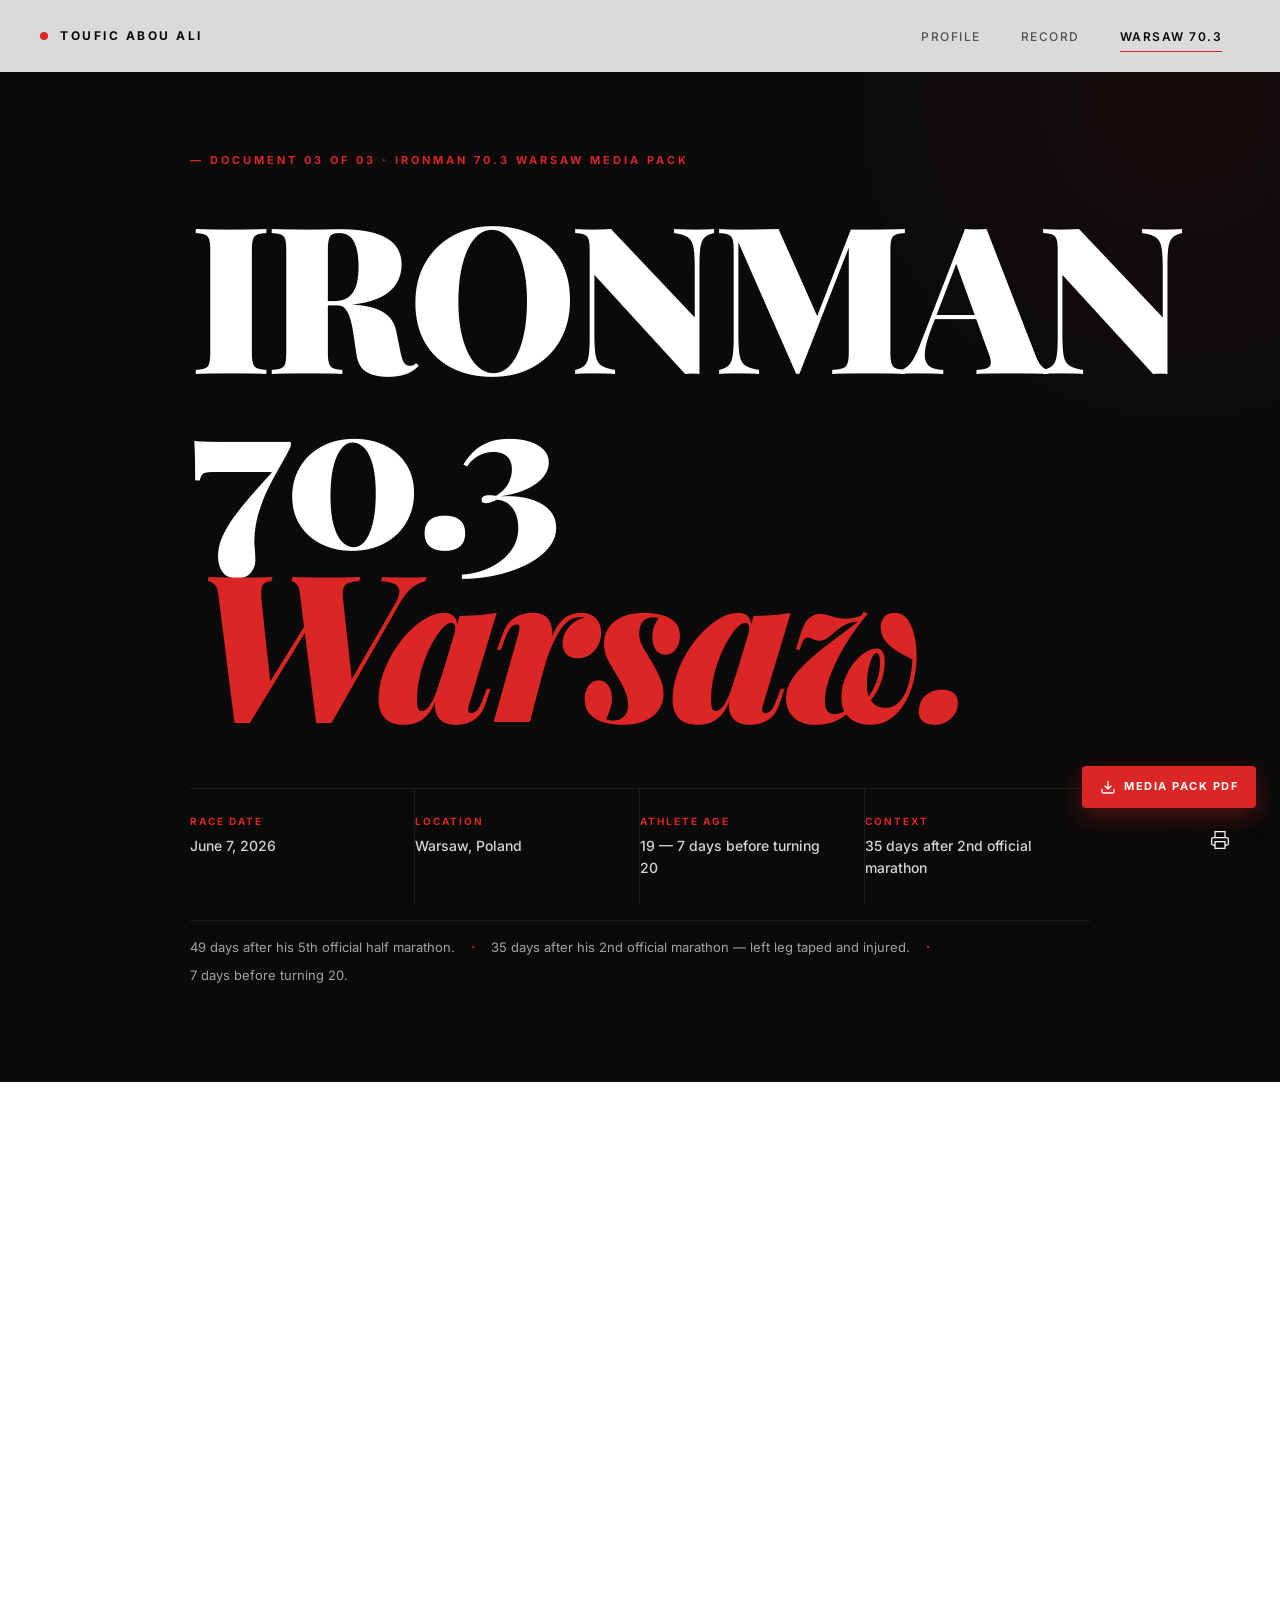
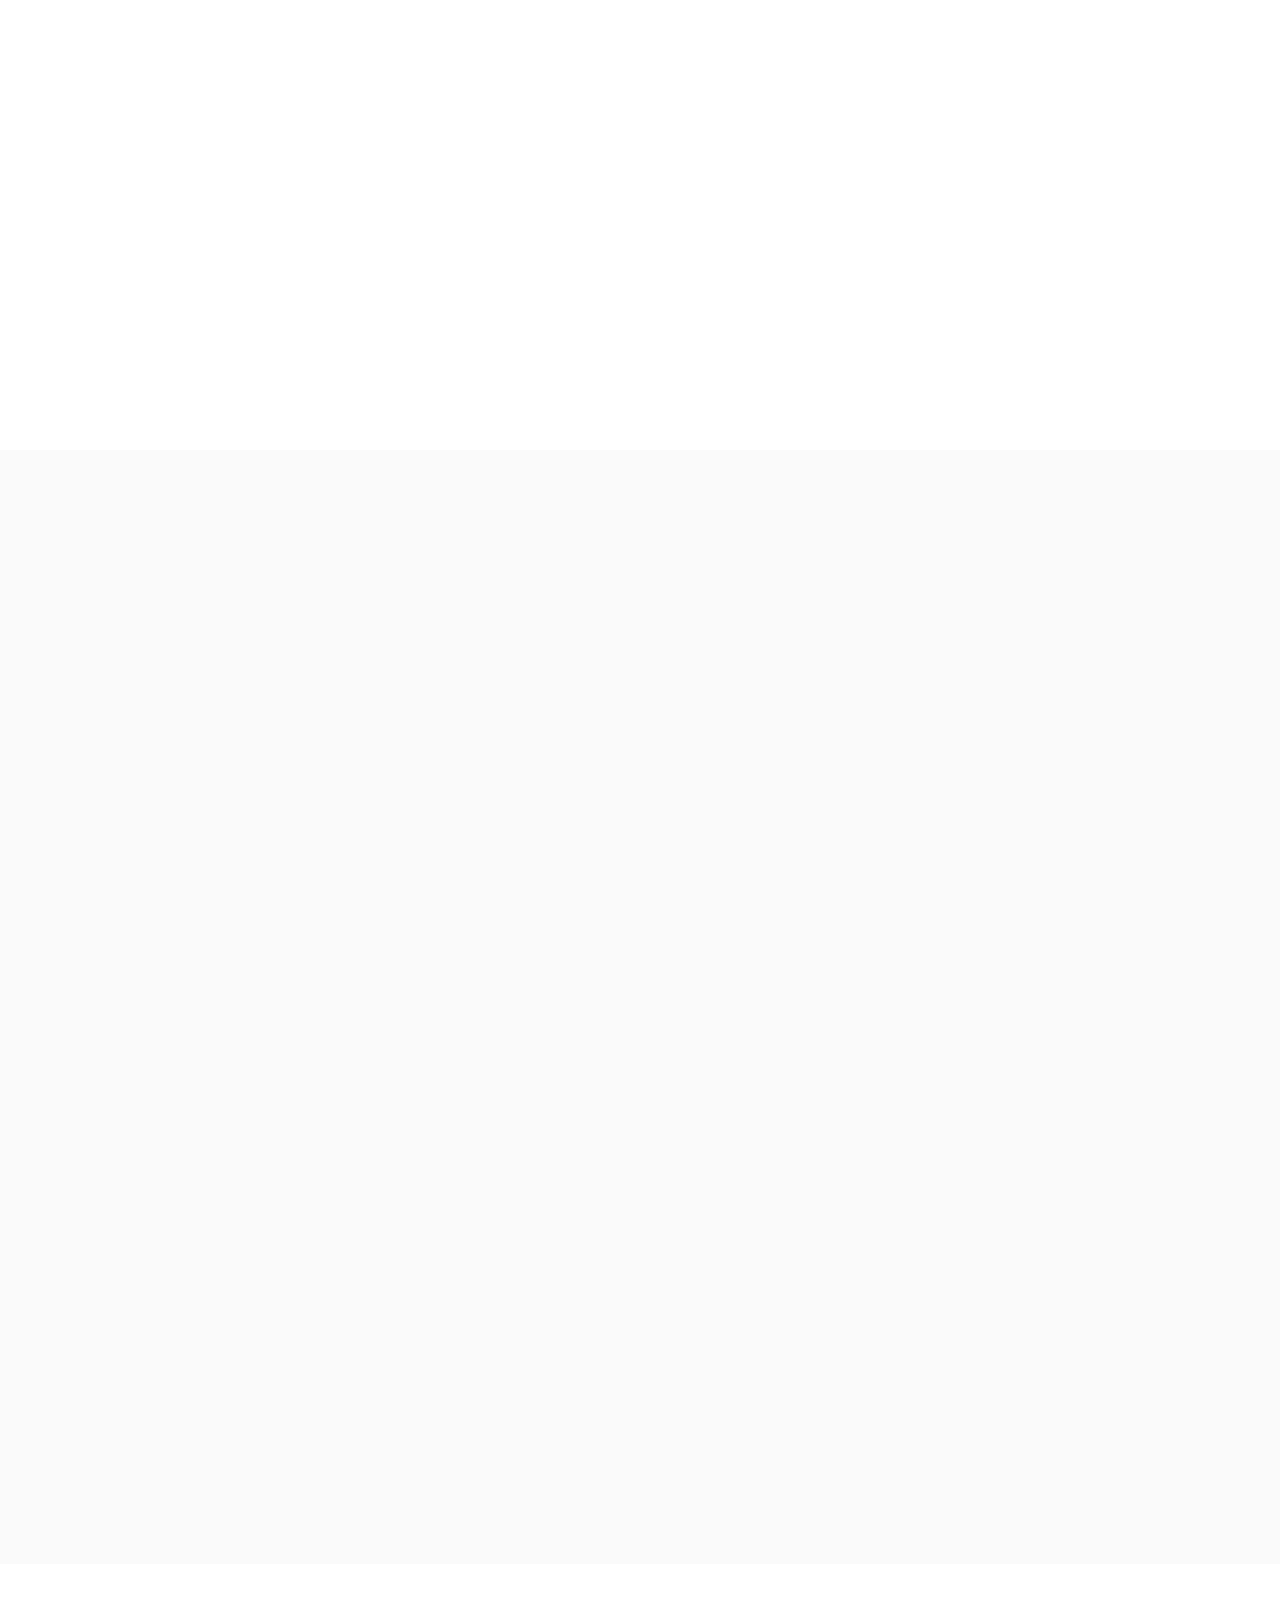
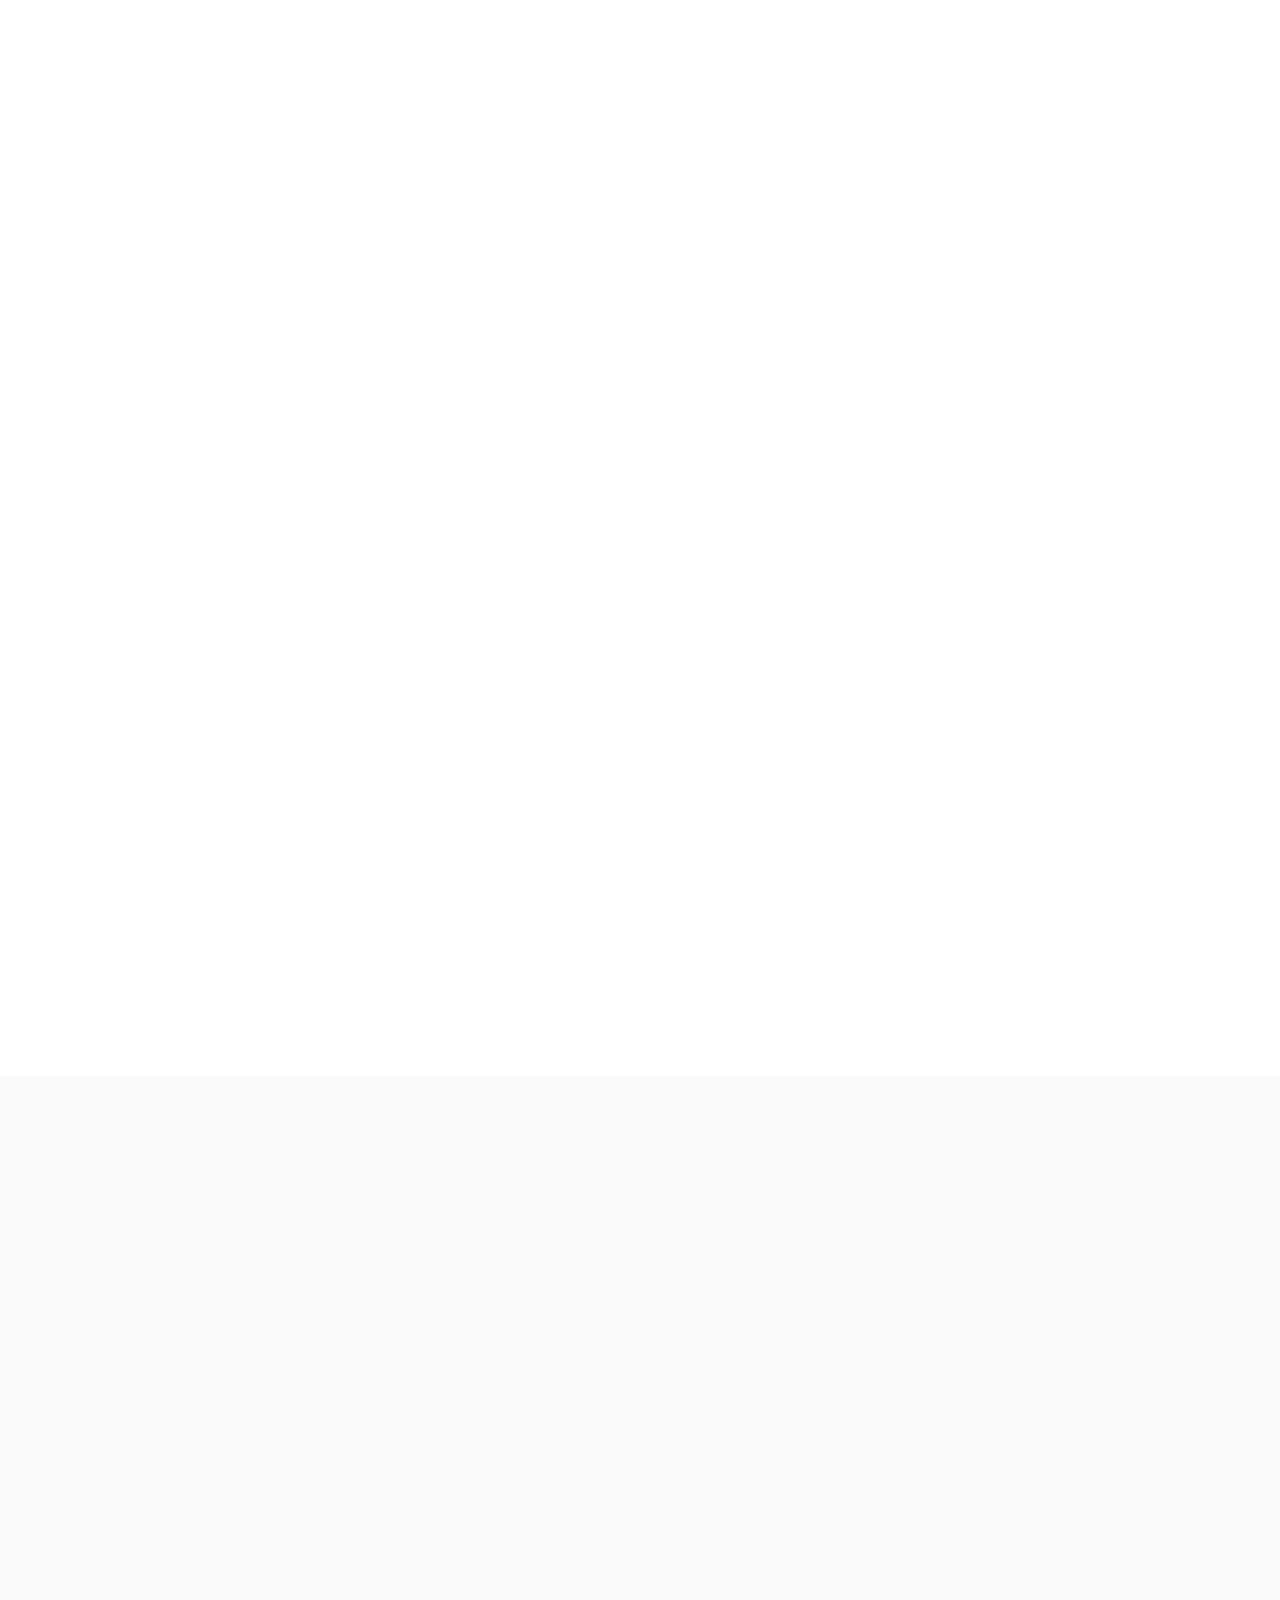
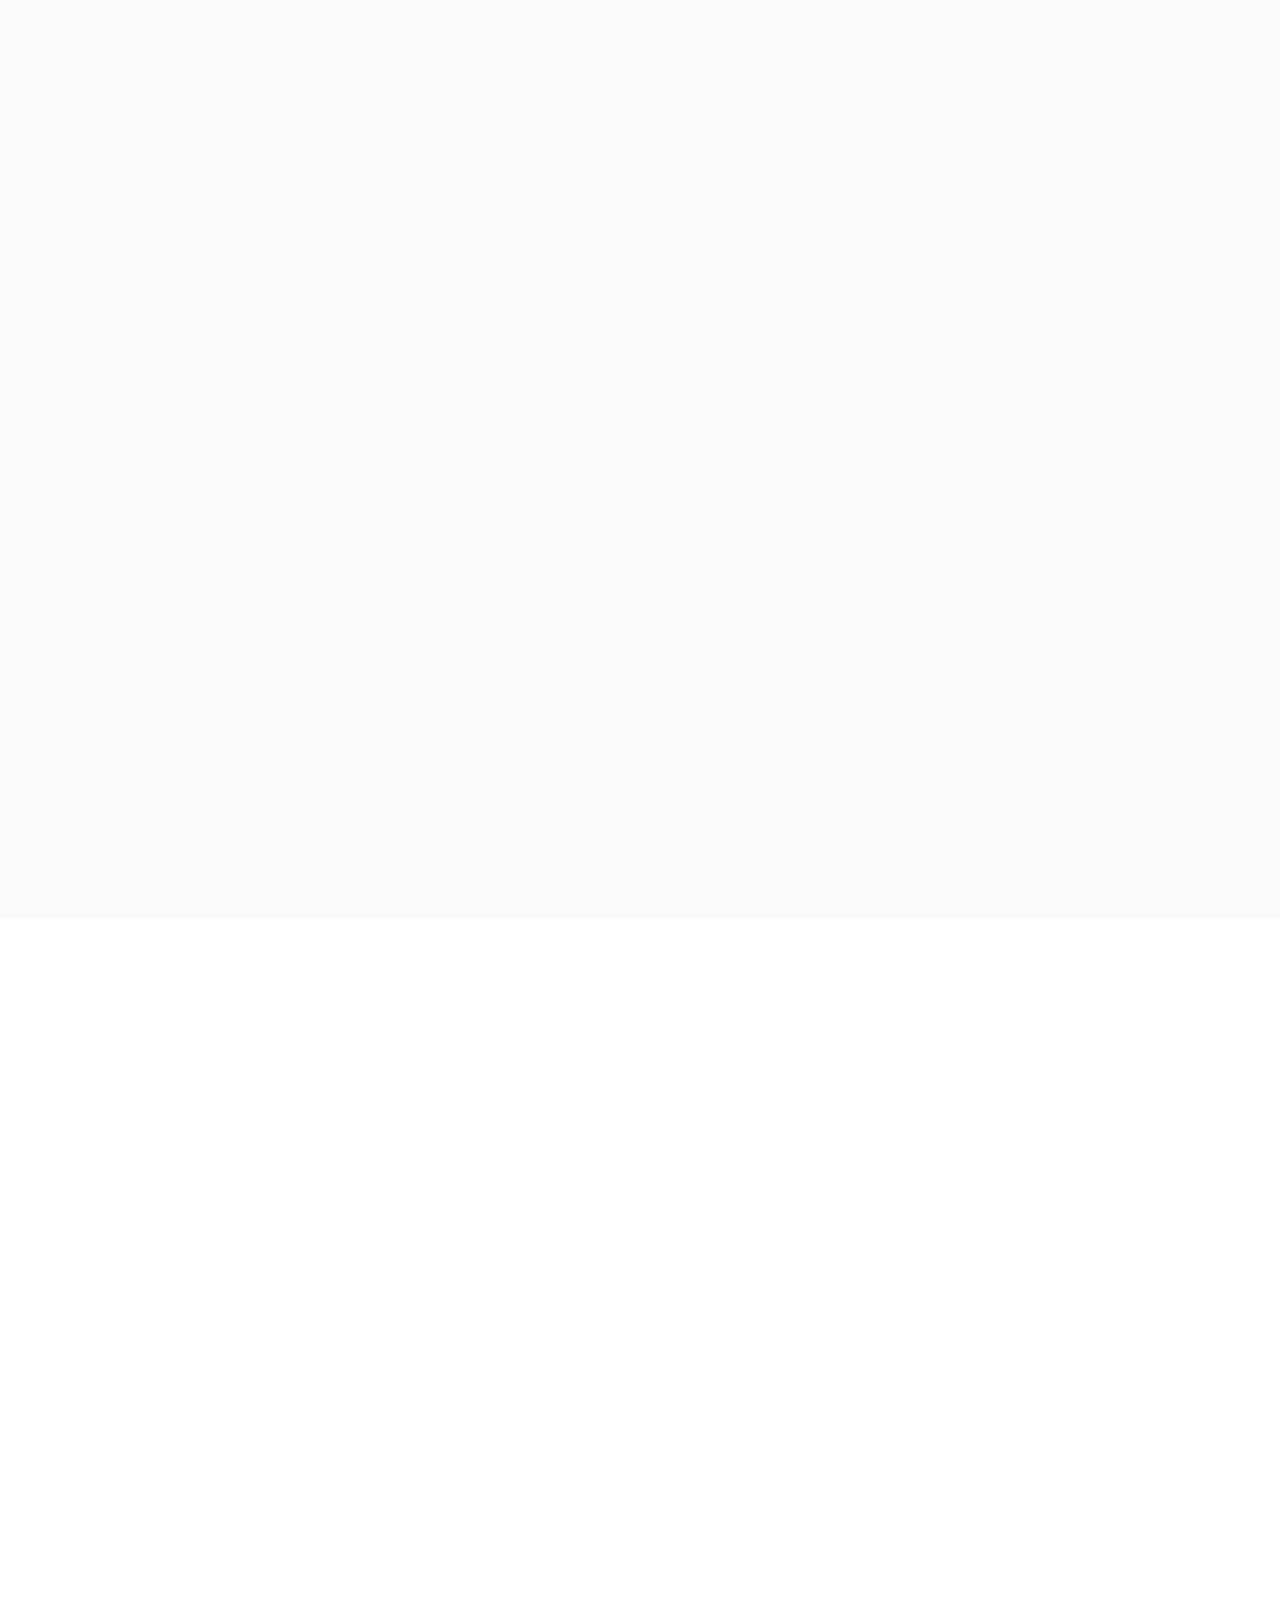
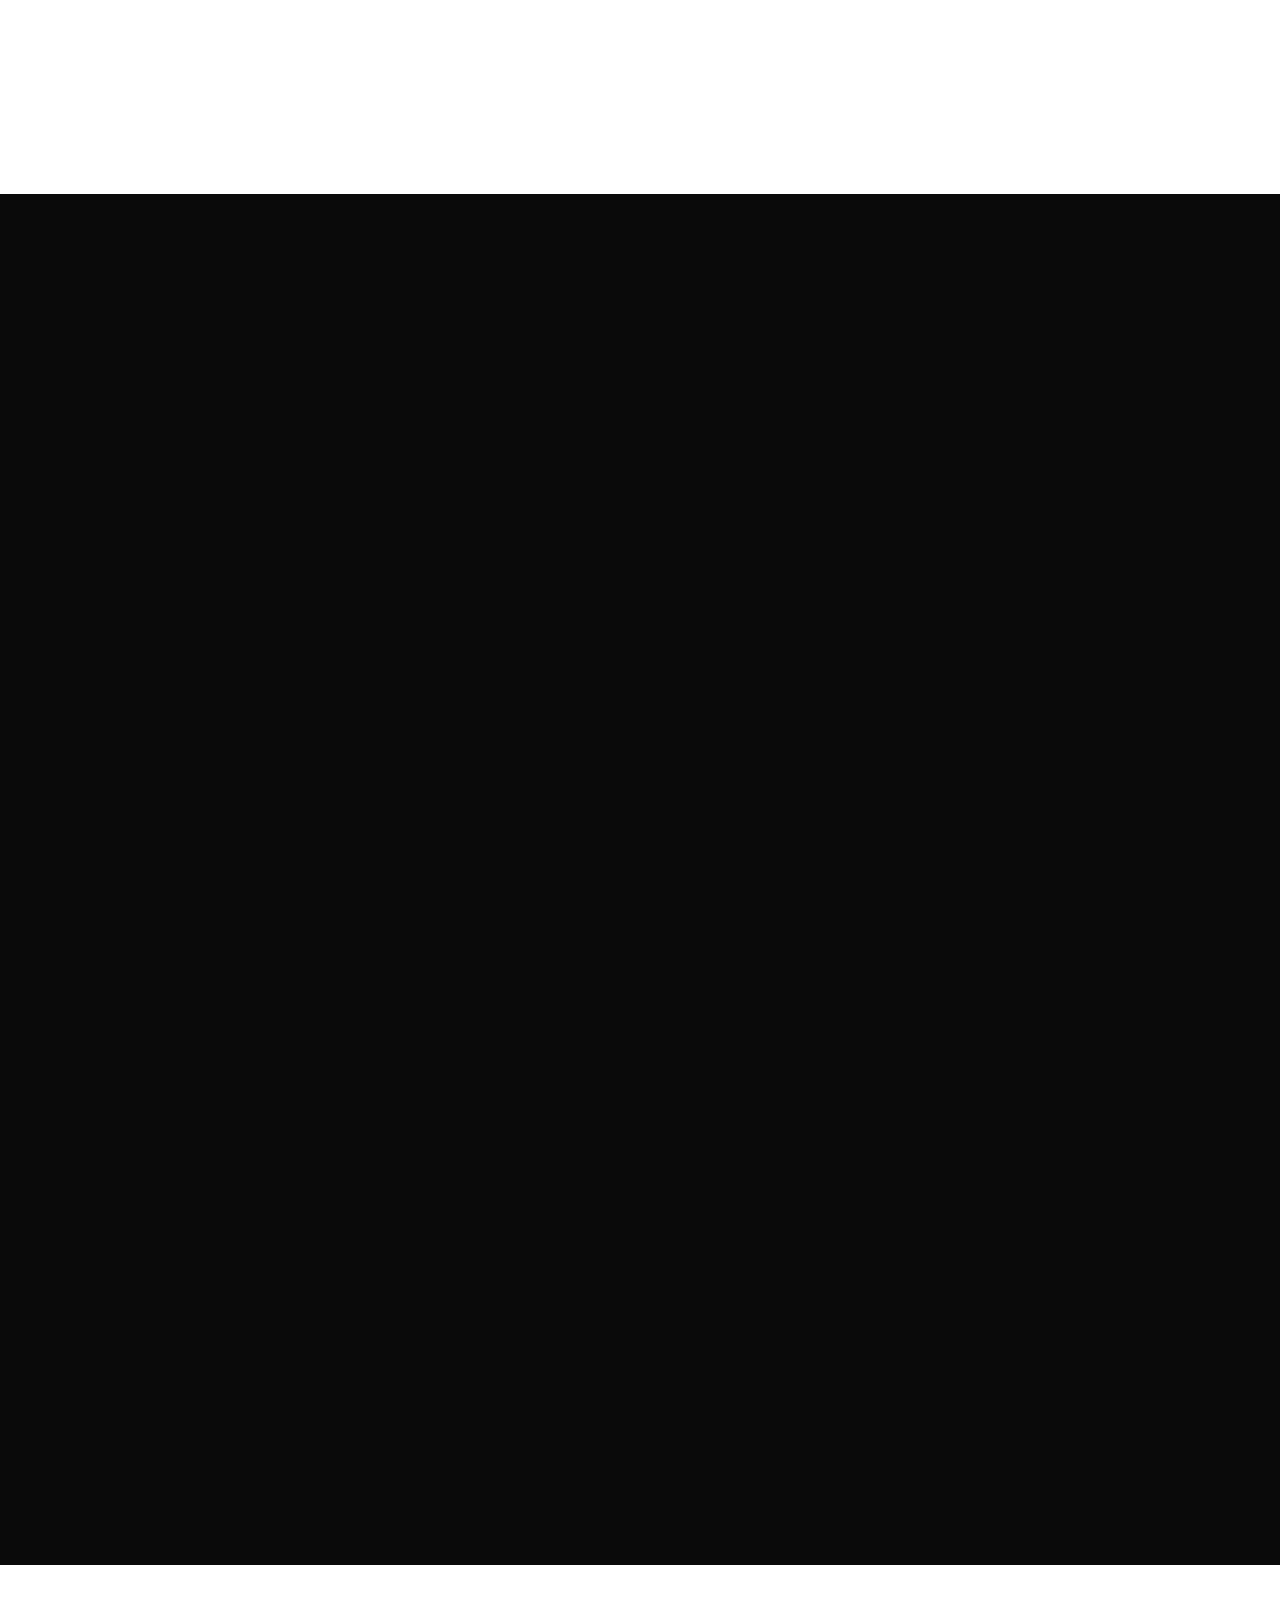
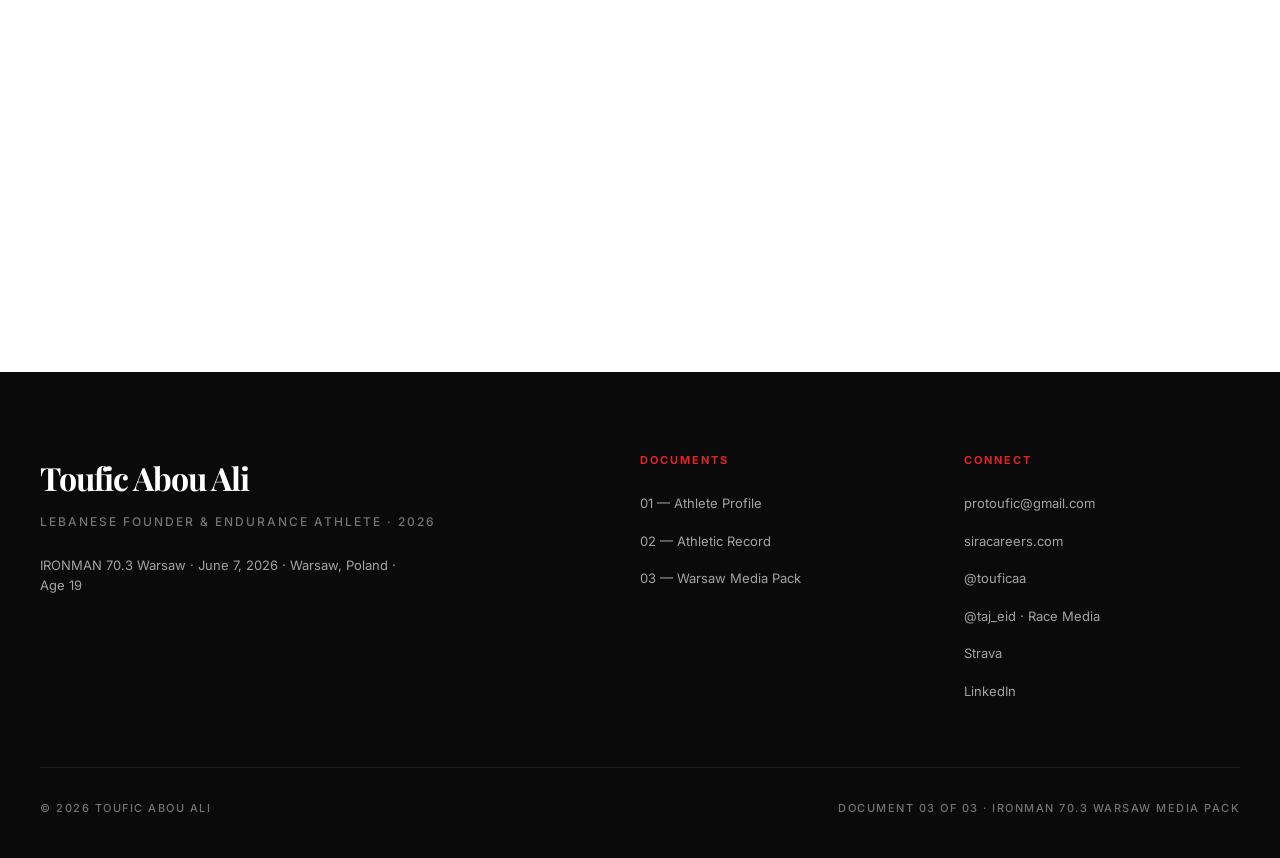
==== commit c767c104: "Update" ====
--- a/ironman.html
+++ b/ironman.html
@@ -37,7 +37,7 @@
   </div>
 </nav>
 
-<!-- ===== HERO — title only, no status badge ===== -->
+<!-- ===== HERO ===== -->
 <section class="im-hero">
   <div class="container-narrow">
     <div class="im-hero-tag">— Document 03 of 03 · IRONMAN 70.3 Warsaw Media Pack</div>
@@ -58,9 +58,16 @@
         <span class="im-meta-val">19 — 7 days before turning 20</span>
       </div>
       <div class="im-meta-cell">
-        <span class="im-meta-key">After Prague</span>
-        <span class="im-meta-val">35 days after 2nd marathon</span>
-      </div>
+        <span class="im-meta-key">Context</span>
+        <span class="im-meta-val">35 days after 2nd official marathon</span>
+      </div>
+    </div>
+    <div class="im-positioning-strip">
+      <span>49 days after his 5th official half marathon.</span>
+      <span class="im-pos-dot">·</span>
+      <span>35 days after his 2nd official marathon — left leg taped and injured.</span>
+      <span class="im-pos-dot">·</span>
+      <span>7 days before turning 20.</span>
     </div>
   </div>
 </section>
@@ -71,7 +78,7 @@
     <div class="section-divider reveal">
       <span class="section-tag">Race Format</span>
       <div class="section-divider-line"></div>
-      <span class="section-tag">Half Ironman · 113 km total</span>
+      <span class="section-tag">First IRONMAN 70.3 · 113 km total</span>
     </div>
 
     <h2 class="headline-l reveal" style="margin-bottom: 64px;">
@@ -84,14 +91,14 @@
         <div class="im-format-icon-wrap">
           <svg viewBox="0 0 24 24" fill="none" stroke="currentColor" stroke-width="1.5">
             <path d="M2 12C2 6.48 6.48 2 12 2s10 4.48 10 10-4.48 10-10 10S2 17.52 2 12z"/>
-            <path d="M12 8c-1.1 0-2 .9-2 2s.9 2 2 2 2-.9 2-2-.9-2-2-2z"/>
-            <path d="M6.93 17c.55-1.77 2.17-3 4.07-3h2c1.9 0 3.52 1.23 4.07 3"/>
+            <path d="M7 10c0-1.66 1.34-3 3-3"/>
+            <path d="M17 14c0 1.66-1.34 3-3 3"/>
           </svg>
         </div>
         <div class="im-format-num">1.9</div>
         <div class="im-format-unit">km</div>
         <div class="im-format-label">Swim</div>
-        <p class="im-format-note">Open water · Vistula River · Warsaw</p>
+        <p class="im-format-note">Open-water swim · Warsaw</p>
       </div>
 
       <div class="im-format-plus">+</div>
@@ -103,7 +110,6 @@
             <circle cx="18.5" cy="17.5" r="3.5"/>
             <path d="M15 6a1 1 0 100-2 1 1 0 000 2z" fill="currentColor" stroke="none"/>
             <path d="M12 17.5V13l-3.5-3 4.5-4 2.5 3H21"/>
-            <path d="M5.5 14L9 11.5"/>
           </svg>
         </div>
         <div class="im-format-num">90</div>
@@ -119,7 +125,6 @@
           <svg viewBox="0 0 24 24" fill="none" stroke="currentColor" stroke-width="1.5">
             <path d="M13 4a1 1 0 100-2 1 1 0 000 2z" fill="currentColor" stroke="none"/>
             <path d="M7 20l4-8 3 3 2-4 3 2"/>
-            <path d="M7 15l2-3 2 2"/>
           </svg>
         </div>
         <div class="im-format-num">21.1</div>
@@ -139,19 +144,18 @@
         <div class="im-format-num">113</div>
         <div class="im-format-unit">km</div>
         <div class="im-format-label">Total</div>
-        <p class="im-format-note">First triathlon · First Half Ironman · Age 19</p>
-      </div>
-
-    </div>
-
-    <!-- Context — 4 clean panels -->
+        <p class="im-format-note">First IRONMAN 70.3 · Age 19</p>
+      </div>
+
+    </div>
+
     <div class="im-context-panels reveal-stagger" style="margin-top: 56px;">
       <div class="im-ctx-panel">
         <div class="im-ctx-icon">
           <svg viewBox="0 0 20 20" fill="currentColor"><path d="M6 2a1 1 0 00-1 1v1H4a2 2 0 00-2 2v10a2 2 0 002 2h12a2 2 0 002-2V6a2 2 0 00-2-2h-1V3a1 1 0 10-2 0v1H7V3a1 1 0 00-1-1zm0 5a1 1 0 000 2h8a1 1 0 100-2H6z"/></svg>
         </div>
         <span class="im-ctx-label">Race type</span>
-        <span class="im-ctx-value">First triathlon · First Half Ironman</span>
+        <span class="im-ctx-value">First IRONMAN 70.3</span>
       </div>
       <div class="im-ctx-panel">
         <div class="im-ctx-icon">
@@ -164,8 +168,8 @@
         <div class="im-ctx-icon">
           <svg viewBox="0 0 20 20" fill="currentColor"><path d="M10 2a6 6 0 00-6 6v3.586l-.707.707A1 1 0 004 14h12a1 1 0 00.707-1.707L16 11.586V8a6 6 0 00-6-6zM10 18a3 3 0 01-3-3h6a3 3 0 01-3 3z"/></svg>
         </div>
-        <span class="im-ctx-label">Training while</span>
-        <span class="im-ctx-value">Running Sira · University · France · Age 19</span>
+        <span class="im-ctx-label">While managing</span>
+        <span class="im-ctx-value">Company · Training · Life abroad</span>
       </div>
       <div class="im-ctx-panel">
         <div class="im-ctx-icon">
@@ -191,7 +195,6 @@
       Officially <em class="italic-accent">registered.</em>
     </h2>
 
-    <!-- Athlete info — horizontal strip -->
     <div class="im-reg-strip reveal">
       <div class="im-reg-cell">
         <span class="im-reg-key">Athlete</span>
@@ -224,7 +227,6 @@
       </div>
     </div>
 
-    <!-- Products + screenshots side by side -->
     <div class="im-reg-grid reveal">
       <div class="im-products-block">
         <span class="im-products-label">— Race registration breakdown</span>
@@ -252,20 +254,11 @@
         <div class="im-screenshot">
           <img src="assets/images/proof/ironman-registration-1.jpg" alt="IRONMAN Registration"
             onerror="this.style.display='none';this.nextElementSibling.style.display='flex';">
-          <div class="im-screenshot-placeholder">
+          <div class="im-screenshot-placeholder" style="display:none;">
             <span>Registration Screenshot</span>
             <small>assets/images/proof/ironman-registration-1.jpg</small>
           </div>
-          <p class="im-screenshot-label">Athlete confirmation · Name · DOB · Nationality</p>
-        </div>
-        <div class="im-screenshot">
-          <img src="assets/images/proof/ironman-registration-2.jpg" alt="Products Confirmation"
-            onerror="this.style.display='none';this.nextElementSibling.style.display='flex';">
-          <div class="im-screenshot-placeholder">
-            <span>Products Screenshot</span>
-            <small>assets/images/proof/ironman-registration-2.jpg</small>
-          </div>
-          <p class="im-screenshot-label">Products confirmed · Starting kit · Finisher media</p>
+          <p class="im-screenshot-label">Athlete confirmation · Name · DOB · Nationality · Race Registration Proof</p>
         </div>
       </div>
     </div>
@@ -287,13 +280,13 @@
 
     <div class="im-bike-layout reveal">
 
-      <!-- Photo -->
       <div class="im-bike-photo-wrap">
         <img src="assets/images/bike/specialized-shiv.jpg" alt="Specialized S-Works Shiv Di2"
           onerror="this.style.display='none';this.nextElementSibling.style.display='flex';">
-        <div class="im-bike-placeholder">
+        <div class="im-bike-placeholder" style="display:none;">
           <svg viewBox="0 0 24 24" fill="none" stroke="currentColor" stroke-width="1">
-            <circle cx="5.5" cy="17.5" r="3.5"/><circle cx="18.5" cy="17.5" r="3.5"/>
+            <circle cx="5.5" cy="17.5" r="3.5"/>
+            <circle cx="18.5" cy="17.5" r="3.5"/>
             <path d="M15 6a1 1 0 100-2 1 1 0 000 2z" fill="currentColor" stroke="none"/>
             <path d="M12 17.5V13l-3.5-3 4.5-4 2.5 3H21"/>
           </svg>
@@ -302,7 +295,6 @@
         </div>
       </div>
 
-      <!-- Details panel -->
       <div class="im-bike-panel">
         <div class="im-bike-header">
           <h3 class="im-bike-name">Specialized S-Works Shiv Di2</h3>
@@ -314,7 +306,7 @@
           <div class="im-spec-row"><span class="im-spec-key">Groupset</span><span class="im-spec-val">Shimano Di2 Electronic</span></div>
           <div class="im-spec-row"><span class="im-spec-key">Size</span><span class="im-spec-val">M — confirmed for 179–180 cm / 79 cm inseam</span></div>
           <div class="im-spec-row"><span class="im-spec-key">Wheels</span><span class="im-spec-val">Roval Triathlon Carbon Deep Section</span></div>
-          <div class="im-spec-row"><span class="im-spec-key">Rental from</span><span class="im-spec-val">Sportmoc — IRONMAN Poland official partner</span></div>
+          <div class="im-spec-row"><span class="im-spec-key">Rental from</span><span class="im-spec-val">Sportmoc.com — IRONMAN Poland official partner</span></div>
           <div class="im-spec-row"><span class="im-spec-key">Pickup</span><span class="im-spec-val">Friday June 5 · Race Expo · Warsaw</span></div>
           <div class="im-spec-row"><span class="im-spec-key">Return</span><span class="im-spec-val">Sunday June 7 · After race finish</span></div>
         </div>
@@ -367,10 +359,68 @@
 
         <div class="im-bike-confirm-bar">
           <svg viewBox="0 0 20 20" fill="currentColor" width="14" height="14"><path fill-rule="evenodd" d="M10 18a8 8 0 100-16 8 8 0 000 16zm3.707-9.293a1 1 0 00-1.414-1.414L9 10.586 7.707 9.293a1 1 0 00-1.414 1.414l2 2a1 1 0 001.414 0l4-4z" clip-rule="evenodd"/></svg>
-          Confirmed by Sportmoc — IRONMAN Warsaw 2026
-        </div>
-      </div>
-
+          Confirmed by Sportmoc.com — IRONMAN Warsaw 2026
+        </div>
+      </div>
+
+    </div>
+  </div>
+</section>
+
+<!-- ===== RACE SETUP ===== -->
+<section class="im-section im-section-grey" id="setup">
+  <div class="container">
+    <div class="section-divider reveal">
+      <span class="section-tag">Race Setup</span>
+      <div class="section-divider-line"></div>
+      <span class="section-tag">Confirmed Equipment · Warsaw 2026</span>
+    </div>
+
+    <h2 class="headline-l reveal" style="margin-bottom: 48px;">
+      Race-day <em class="italic-accent">equipment.</em>
+    </h2>
+
+    <div class="im-setup-grid reveal-stagger">
+      <div class="im-setup-item">
+        <span class="im-setup-cat">Bike</span>
+        <span class="im-setup-val">Specialized S-Works Shiv Di2</span>
+        <span class="im-setup-note">Via Sportmoc.com · IRONMAN Warsaw partner</span>
+      </div>
+      <div class="im-setup-item">
+        <span class="im-setup-cat">Helmet</span>
+        <span class="im-setup-val">Giro Aerohead MIPS</span>
+        <span class="im-setup-note">Aero triathlon helmet</span>
+      </div>
+      <div class="im-setup-item">
+        <span class="im-setup-cat">Pedals</span>
+        <span class="im-setup-val">Shimano SPD-SL</span>
+        <span class="im-setup-note">Included with rental</span>
+      </div>
+      <div class="im-setup-item">
+        <span class="im-setup-cat">Running Shoes</span>
+        <span class="im-setup-val">Nike Alphafly 3</span>
+        <span class="im-setup-note">Race shoe · Half marathon finish</span>
+      </div>
+      <div class="im-setup-item">
+        <span class="im-setup-cat">Bike Shoes</span>
+        <span class="im-setup-val">To be confirmed</span>
+        <span class="im-setup-note">—</span>
+      </div>
+      <div class="im-setup-item">
+        <span class="im-setup-cat">Wetsuit</span>
+        <span class="im-setup-val">To be confirmed</span>
+        <span class="im-setup-note">—</span>
+      </div>
+      <div class="im-setup-item">
+        <span class="im-setup-cat">Tri Suit</span>
+        <span class="im-setup-val">To be confirmed</span>
+        <span class="im-setup-note">—</span>
+      </div>
+      <div class="im-setup-item im-setup-dark">
+        <span class="im-setup-cat">Bike Support</span>
+        <span class="im-setup-val">Sportmoc.com</span>
+        <span class="im-setup-note">Official IRONMAN Warsaw partner</span>
+      </div>
     </div>
   </div>
 </section>
@@ -388,7 +438,9 @@
       More than <em class="italic-accent">a race.</em>
     </h2>
 
-    <p class="im-why-lead reveal">This is more than a personal endurance challenge. A 19-year-old Lebanese founder, student, and athlete based in France — attempting IRONMAN 70.3 before turning 20 while managing a 25-person company, completing university exams, and training across three disciplines with zero coach and zero sponsor.</p>
+    <p class="im-why-lead reveal">
+      A 19-year-old Lebanese founder and endurance athlete based in France — attempting IRONMAN 70.3 before turning 20 while managing a 25-person company, completing university exams, and training across three disciplines. Self-coached and self-funded so far. Still showed up without perfect timing and conditions.
+    </p>
 
     <div class="im-why-cards reveal-stagger">
       <div class="im-why-card">
@@ -416,13 +468,13 @@
             <path d="M12 2l3.09 6.26L22 9.27l-5 4.87 1.18 6.88L12 17.77l-6.18 3.25L7 14.14 2 9.27l6.91-1.01L12 2z"/>
           </svg>
         </div>
-        <h4>Historical Note</h4>
-        <p>Potentially one of the youngest Lebanese athletes to complete an IRONMAN 70.3 — pending official verification.</p>
+        <h4>Pressure into Proof</h4>
+        <p>Business, university, training — all at once, all at 19. Warsaw is not a goal. It is a result of showing up every day.</p>
       </div>
     </div>
 
     <div class="im-quote reveal">
-      <p>"People told me to cancel. Money was tight. Business was hard. Exams were close. I didn't cancel."</p>
+      <p>"I had many reasons to quit. I chose one reason not to."</p>
       <span>— Toufic Abou Ali · May 2026</span>
     </div>
   </div>
@@ -497,7 +549,7 @@
           </div>
           <div class="im-road-right">
             <h4>Vodafone Prague Marathon</h4>
-            <p>3:42:37 · Marathon PB · 2,346th overall · Raced with injured left leg · Czech Republic</p>
+            <p>3:42:37 · Marathon PB · Completed 35 days before Warsaw, with left leg taped and injured · Czech Republic</p>
             <a href="https://www.strava.com/activities/18717374673" target="_blank" class="im-road-link">Strava ↗</a>
           </div>
         </div>
@@ -512,7 +564,7 @@
           </div>
           <div class="im-road-right">
             <h4>IRONMAN 70.3 Warsaw</h4>
-            <p>113 km · First triathlon · First Half Ironman · Age 19 · 7 days before turning 20 · Poland</p>
+            <p>113 km · First IRONMAN 70.3 · Age 19 · 7 days before turning 20 · Poland</p>
             <span class="im-road-pending">Result pending — June 7, 2026</span>
           </div>
         </div>
@@ -550,7 +602,8 @@
       <div class="im-training-card">
         <div class="im-training-icon">
           <svg viewBox="0 0 24 24" fill="none" stroke="currentColor" stroke-width="1.5">
-            <circle cx="5.5" cy="17.5" r="3.5"/><circle cx="18.5" cy="17.5" r="3.5"/>
+            <circle cx="5.5" cy="17.5" r="3.5"/>
+            <circle cx="18.5" cy="17.5" r="3.5"/>
             <path d="M15 6a1 1 0 100-2 1 1 0 000 2z" fill="currentColor" stroke="none"/>
             <path d="M12 17.5V13l-3.5-3 4.5-4 2.5 3H21"/>
           </svg>
@@ -567,14 +620,15 @@
             <path d="M17 14c0 1.66-1.34 3-3 3"/>
           </svg>
         </div>
-        <div class="im-training-num"><span data-count="28.25">0</span><span class="im-training-unit">km</span></div>
+        <div class="im-training-num"><span>28.25</span><span class="im-training-unit">km</span></div>
         <div class="im-training-label">Swimming</div>
         <div class="im-training-sub">30 sessions · 18h 00min</div>
       </div>
       <div class="im-training-card im-training-dark">
         <div class="im-training-icon" style="background:rgba(255,255,255,0.06);">
           <svg viewBox="0 0 24 24" fill="none" stroke="var(--red)" stroke-width="1.5">
-            <rect x="3" y="3" width="18" height="18" rx="2"/><path d="M3 9h18M9 21V9"/>
+            <rect x="3" y="3" width="18" height="18" rx="2"/>
+            <path d="M3 9h18M9 21V9"/>
           </svg>
         </div>
         <div class="im-training-num"><span data-count="256">0</span></div>
@@ -583,7 +637,6 @@
       </div>
     </div>
 
-    <!-- PBs dark strip -->
     <div class="im-pbs-strip reveal" style="margin-top: 40px;">
       <div class="im-pb-cell">
         <span class="im-pb-time">19:48</span>
@@ -625,18 +678,17 @@
       Support the <em class="italic-accent">journey.</em>
     </h2>
 
-    <!-- Caption -->
     <div class="im-caption-block reveal">
       <span class="im-caption-tag">— Suggested caption</span>
-      <blockquote class="im-caption">19-year-old Lebanese student-athlete and Co-Founder &amp; Co-CEO of Sira, Toufic Abou Ali, will race IRONMAN 70.3 Warsaw on June 7, 2026 — just before turning 20 — representing Lebanese youth, discipline, ambition, and the diaspora abroad.</blockquote>
-    </div>
-
-    <!-- Sponsor cards -->
+      <blockquote class="im-caption">19-year-old Lebanese founder and endurance athlete Toufic Abou Ali will race IRONMAN 70.3 Warsaw on June 7, 2026 — seven days before turning 20 — representing Lebanese youth, discipline, ambition, and the diaspora abroad.</blockquote>
+    </div>
+
     <div class="im-sponsor-cards reveal-stagger">
       <div class="im-sponsor-card">
         <div class="im-sponsor-icon">
           <svg viewBox="0 0 24 24" fill="none" stroke="currentColor" stroke-width="1.5">
-            <rect x="3" y="3" width="18" height="18" rx="2"/><circle cx="8.5" cy="8.5" r="1.5"/>
+            <rect x="3" y="3" width="18" height="18" rx="2"/>
+            <circle cx="8.5" cy="8.5" r="1.5"/>
             <polyline points="21 15 16 10 5 21"/>
           </svg>
         </div>
@@ -650,12 +702,13 @@
           </svg>
         </div>
         <h4>Brand Story</h4>
-        <p>Authentic Lebanese diaspora and youth story. Disciplined, achievement-driven narrative with global reach.</p>
+        <p>Authentic Lebanese diaspora and youth story. Direct, achievement-driven narrative with global reach.</p>
       </div>
       <div class="im-sponsor-card">
         <div class="im-sponsor-icon">
           <svg viewBox="0 0 24 24" fill="none" stroke="currentColor" stroke-width="1.5">
-            <path d="M17 21v-2a4 4 0 00-4-4H5a4 4 0 00-4 4v2"/><circle cx="9" cy="7" r="4"/>
+            <path d="M17 21v-2a4 4 0 00-4-4H5a4 4 0 00-4 4v2"/>
+            <circle cx="9" cy="7" r="4"/>
             <path d="M23 21v-2a4 4 0 00-3-3.87M16 3.13a4 4 0 010 7.75"/>
           </svg>
         </div>
@@ -664,30 +717,62 @@
       </div>
     </div>
 
-    <!-- Hashtags -->
     <div class="im-hashtags reveal">
       <span class="im-hashtag-label">— Hashtags</span>
       <div class="im-hashtag-row">
-        <span>#IronmanWarsaw</span><span>#IRONMAN703</span><span>#LebaneseSport</span>
-        <span>#TouficAbouAli</span><span>#PressureIntoProof</span><span>#Lebanese</span>
-        <span>#Triathlon</span><span>#Warsaw2026</span>
-      </div>
-    </div>
-
-    <!-- Contact -->
+        <span>#IronmanWarsaw</span>
+        <span>#IRONMAN703</span>
+        <span>#LebaneseSport</span>
+        <span>#TouficAbouAli</span>
+        <span>#PressureIntoProof</span>
+        <span>#Lebanese</span>
+        <span>#Triathlon</span>
+        <span>#Warsaw2026</span>
+      </div>
+    </div>
+
+    <!-- Sponsor CTA -->
+    <div class="im-sponsor-cta reveal">
+      <a href="mailto:protoufic@gmail.com?subject=Sponsorship%20%2F%20Media%20Inquiry%20%E2%80%94%20Toufic%20Abou%20Ali"
+         class="im-cta-btn">
+        <span>Support / Sponsor / Feature This Story</span>
+        <span>→</span>
+      </a>
+      <p class="im-cta-note">For media, sponsorship, federation, or partnership inquiries.</p>
+    </div>
+
     <div class="im-sponsor-contacts reveal">
+      <a href="mailto:protoufic@gmail.com" class="im-sponsor-contact">
+        <svg viewBox="0 0 24 24" fill="none" stroke="currentColor" stroke-width="1.5" width="16" height="16">
+          <path d="M4 4h16c1.1 0 2 .9 2 2v12c0 1.1-.9 2-2 2H4c-1.1 0-2-.9-2-2V6c0-1.1.9-2 2-2z"/>
+          <polyline points="22,6 12,13 2,6"/>
+        </svg>
+        <span class="im-sc-label">Email</span>
+        <span class="im-sc-val">protoufic@gmail.com</span>
+      </a>
       <a href="https://www.instagram.com/touficaa/" target="_blank" class="im-sponsor-contact">
         <svg viewBox="0 0 24 24" fill="none" stroke="currentColor" stroke-width="1.5" width="16" height="16">
-          <rect x="2" y="2" width="20" height="20" rx="5"/><circle cx="12" cy="12" r="4"/>
+          <rect x="2" y="2" width="20" height="20" rx="5"/>
+          <circle cx="12" cy="12" r="4"/>
           <circle cx="17.5" cy="6.5" r="0.5" fill="currentColor"/>
         </svg>
         <span class="im-sc-label">Instagram</span>
         <span class="im-sc-val">@touficaa</span>
       </a>
+      <a href="https://www.instagram.com/taj_eid/" target="_blank" class="im-sponsor-contact">
+        <svg viewBox="0 0 24 24" fill="none" stroke="currentColor" stroke-width="1.5" width="16" height="16">
+          <rect x="2" y="2" width="20" height="20" rx="5"/>
+          <circle cx="12" cy="12" r="4"/>
+          <circle cx="17.5" cy="6.5" r="0.5" fill="currentColor"/>
+        </svg>
+        <span class="im-sc-label">Race Media</span>
+        <span class="im-sc-val">@taj_eid</span>
+      </a>
       <a href="https://www.linkedin.com/in/touficabouali" target="_blank" class="im-sponsor-contact">
         <svg viewBox="0 0 24 24" fill="none" stroke="currentColor" stroke-width="1.5" width="16" height="16">
           <path d="M16 8a6 6 0 016 6v7h-4v-7a2 2 0 00-2-2 2 2 0 00-2 2v7h-4v-7a6 6 0 016-6z"/>
-          <rect x="2" y="9" width="4" height="12"/><circle cx="4" cy="4" r="2"/>
+          <rect x="2" y="9" width="4" height="12"/>
+          <circle cx="4" cy="4" r="2"/>
         </svg>
         <span class="im-sc-label">LinkedIn</span>
         <span class="im-sc-val">touficabouali</span>
@@ -701,6 +786,11 @@
         <span class="im-sc-val">siracareers.com</span>
       </a>
     </div>
+
+    <p class="im-media-use-note reveal">
+      Photos and information may be used by federations, media, sponsors, and partners with credit to Toufic Abou Ali.
+    </p>
+
   </div>
 </section>
 
@@ -717,7 +807,7 @@
       <a href="record.html" class="im-nav-card im-nav-dark">
         <span class="im-nav-tag">Document 02 of 03</span>
         <h3>Athletic Achievements &amp; Race Highlights</h3>
-        <p>25 races · 6 podiums · Full race register · PBs · Long runs · Strava export</p>
+        <p>25 documented races · 6 confirmed podiums · Full race register · PBs · Endurance base · Strava export</p>
         <span class="im-nav-arrow">View record →</span>
       </a>
     </div>
@@ -729,8 +819,10 @@
     <div class="footer-grid">
       <div>
         <div class="footer-brand-name">Toufic Abou Ali</div>
-        <div class="footer-brand-tagline">Lebanese Endurance Athlete · 2026</div>
-        <p style="font-size:13px;line-height:1.6;color:var(--grey-400);max-width:380px;">IRONMAN 70.3 Warsaw · June 7, 2026 · Warsaw, Poland · Age 19</p>
+        <div class="footer-brand-tagline">Lebanese Founder & Endurance Athlete · 2026</div>
+        <p style="font-size:13px;line-height:1.6;color:var(--grey-400);max-width:380px;">
+          IRONMAN 70.3 Warsaw · June 7, 2026 · Warsaw, Poland · Age 19
+        </p>
       </div>
       <div>
         <div class="footer-col-title">Documents</div>
@@ -743,8 +835,10 @@
       <div>
         <div class="footer-col-title">Connect</div>
         <ul class="footer-list">
+          <li><a href="mailto:protoufic@gmail.com">protoufic@gmail.com</a></li>
           <li><a href="https://siracareers.com" target="_blank">siracareers.com</a></li>
           <li><a href="https://www.instagram.com/touficaa/" target="_blank">@touficaa</a></li>
+          <li><a href="https://www.instagram.com/taj_eid/" target="_blank">@taj_eid · Race Media</a></li>
           <li><a href="https://www.strava.com/athletes/109556347" target="_blank">Strava</a></li>
           <li><a href="https://www.linkedin.com/in/touficabouali" target="_blank">LinkedIn</a></li>
         </ul>
@@ -757,6 +851,16 @@
   </div>
 </footer>
 
+<div class="download-fab-group">
+  <a href="javascript:window.print()" class="download-fab" title="Download Warsaw Media Pack PDF">
+    <svg viewBox="0 0 24 24" fill="none" stroke="currentColor" stroke-width="2">
+      <path d="M21 15v4a2 2 0 01-2 2H5a2 2 0 01-2-2v-4"/>
+      <polyline points="7 10 12 15 17 10"/>
+      <line x1="12" y1="15" x2="12" y2="3"/>
+    </svg>
+    <span>Media Pack PDF</span>
+  </a>
+</div>
 <button class="print-fab" onclick="window.print()" aria-label="Print">
   <svg viewBox="0 0 24 24" fill="none">
     <polyline points="6 9 6 2 18 2 18 9"/>
@@ -768,3 +872,6 @@
 <script src="script.js"></script>
 </body>
 </html>
+
+
+
--- a/styles.css
+++ b/styles.css
@@ -1,15 +1,14 @@
 ﻿/* ================================================================
-   TOUFIC ABOU ALI — PORTFOLIO STYLES
-   Design system: White + Black + Red accent
+   TOUFIC ABOU ALI - PORTFOLIO DESIGN SYSTEM
+   Foundation styles shared across all 3 pages
    ================================================================ */
 
 :root {
   --white: #FFFFFF;
+  --off-white: #FAFAFA;
   --black: #0A0A0A;
-  --red: #DC2626;
-  --red-dark: #991B1B;
-  --grey-50: #FAFAFA;
-  --grey-100: #F5F5F5;
+  --grey-50: #F7F7F7;
+  --grey-100: #F0F0F0;
   --grey-200: #E5E5E5;
   --grey-300: #D4D4D4;
   --grey-400: #A3A3A3;
@@ -18,19 +17,25 @@
   --grey-700: #404040;
   --grey-900: #171717;
 
+  --red: #DC2626;
+  --red-dark: #991B1B;
+  --red-soft: rgba(220, 38, 38, 0.08);
+
   --font-sans: 'Inter', -apple-system, BlinkMacSystemFont, sans-serif;
   --font-serif: 'Playfair Display', Georgia, serif;
 
-  --max-width: 1280px;
-  --section-padding: 120px;
+  --max-w: 1400px;
+  --gutter: 40px;
   --ease: cubic-bezier(0.22, 1, 0.36, 1);
-}
-
-/* ================ RESET ================ */
+  --ease-out: cubic-bezier(0.16, 1, 0.3, 1);
+  --ease-bounce: cubic-bezier(0.34, 1.56, 0.64, 1);
+
+  --nav-h: 72px;
+}
+
+/* ============ RESET ============ */
 *, *::before, *::after { margin: 0; padding: 0; box-sizing: border-box; }
-
 html { scroll-behavior: smooth; -webkit-font-smoothing: antialiased; }
-
 body {
   font-family: var(--font-sans);
   font-weight: 400;
@@ -39,88 +44,161 @@
   color: var(--black);
   background: var(--white);
   overflow-x: hidden;
+  cursor: none;
+}
+
+@media (max-width: 1024px) {
+  body { cursor: auto; }
 }
 
 a { color: inherit; text-decoration: none; }
 img { max-width: 100%; display: block; }
-button { font-family: inherit; cursor: pointer; border: none; background: none; }
-
-/* ================ LOADER ================ */
+button { font-family: inherit; cursor: none; border: none; background: none; }
+
+@media (max-width: 1024px) {
+  button { cursor: pointer; }
+}
+
+/* ============ CUSTOM CURSOR ============ */
+.cursor {
+  position: fixed;
+  width: 8px;
+  height: 8px;
+  background: var(--black);
+  border-radius: 50%;
+  pointer-events: none;
+  z-index: 9999;
+  transform: translate(-50%, -50%);
+  transition: width 0.2s var(--ease), height 0.2s var(--ease),
+              background 0.2s var(--ease), transform 0.1s linear;
+  mix-blend-mode: difference;
+}
+
+.cursor.cursor-hover {
+  width: 40px;
+  height: 40px;
+  background: var(--red);
+}
+
+.cursor.cursor-link {
+  width: 60px;
+  height: 60px;
+  background: var(--red);
+}
+
+.cursor-label {
+  position: fixed;
+  pointer-events: none;
+  z-index: 9998;
+  font-size: 10px;
+  letter-spacing: 2px;
+  text-transform: uppercase;
+  color: white;
+  font-weight: 700;
+  opacity: 0;
+  transition: opacity 0.3s ease;
+  transform: translate(-50%, -50%);
+}
+
+.cursor-label.visible { opacity: 1; }
+
+@media (max-width: 1024px) {
+  .cursor, .cursor-label { display: none; }
+}
+
+/* ============ LOADER ============ */
 .loader {
   position: fixed;
   inset: 0;
   background: var(--black);
-  z-index: 9999;
+  z-index: 99999;
   display: flex;
   align-items: center;
   justify-content: center;
-  transition: opacity 0.6s ease, visibility 0.6s ease;
+  transition: opacity 0.8s ease, visibility 0.8s ease;
 }
 .loader.hidden { opacity: 0; visibility: hidden; }
 
-.loader-content { text-align: center; }
+.loader-mark {
+  width: 14px;
+  height: 14px;
+  background: var(--red);
+  border-radius: 50%;
+  margin: 0 auto 24px;
+  animation: pulse 1.4s ease-in-out infinite;
+}
+
+@keyframes pulse {
+  0%, 100% { transform: scale(1); opacity: 1; }
+  50% { transform: scale(1.3); opacity: 0.7; }
+}
+
 .loader-name {
   font-family: var(--font-sans);
   color: var(--white);
-  font-size: 14px;
-  letter-spacing: 8px;
+  font-size: 11px;
+  letter-spacing: 6px;
   font-weight: 600;
-  margin-bottom: 24px;
-}
-.loader-line {
-  width: 200px;
-  height: 2px;
-  background: rgba(255, 255, 255, 0.1);
+  text-align: center;
+  margin-bottom: 20px;
+}
+
+.loader-bar {
+  width: 240px;
+  height: 1px;
+  background: rgba(255,255,255,0.1);
   overflow: hidden;
-  margin: 0 auto;
-}
-.loader-progress {
+}
+
+.loader-bar-fill {
   height: 100%;
   background: var(--red);
   width: 0%;
-  animation: loadProgress 1.5s var(--ease) forwards;
+  animation: loadProgress 1.8s var(--ease-out) forwards;
 }
 
 @keyframes loadProgress {
-  0% { width: 0%; }
-  100% { width: 100%; }
-}
-
-/* ================ SCROLL PROGRESS BAR ================ */
+  to { width: 100%; }
+}
+
+/* ============ SCROLL PROGRESS ============ */
 .scroll-progress {
   position: fixed;
   top: 0;
   left: 0;
   width: 0%;
-  height: 3px;
-  background: var(--red);
-  z-index: 1000;
+  height: 2px;
+  background: var(--red);
+  z-index: 100;
   transition: width 0.1s linear;
 }
 
-/* ================ NAVIGATION ================ */
+/* ============ NAVIGATION ============ */
 .nav {
   position: fixed;
   top: 0;
   left: 0;
   width: 100%;
-  z-index: 100;
+  height: var(--nav-h);
+  z-index: 90;
   background: rgba(255, 255, 255, 0.85);
-  backdrop-filter: blur(20px);
-  -webkit-backdrop-filter: blur(20px);
+  backdrop-filter: blur(20px) saturate(180%);
+  -webkit-backdrop-filter: blur(20px) saturate(180%);
   border-bottom: 1px solid transparent;
-  transition: all 0.3s ease;
+  transition: all 0.4s var(--ease);
 }
 
 .nav.scrolled {
-  border-bottom: 1px solid var(--grey-200);
+  height: 60px;
+  border-bottom-color: var(--grey-200);
   background: rgba(255, 255, 255, 0.95);
 }
 
 .nav-container {
-  max-width: var(--max-width);
+  max-width: var(--max-w);
   margin: 0 auto;
-  padding: 18px 32px;
+  height: 100%;
+  padding: 0 var(--gutter);
   display: flex;
   align-items: center;
   justify-content: space-between;
@@ -130,35 +208,34 @@
   display: flex;
   align-items: center;
   gap: 12px;
-  font-size: 13px;
-  font-weight: 800;
-  letter-spacing: 2px;
-}
-
-.logo-mark {
-  width: 10px;
-  height: 10px;
+  font-size: 12px;
+  font-weight: 700;
+  letter-spacing: 2.5px;
+}
+
+.nav-logo .dot {
+  width: 8px;
+  height: 8px;
   background: var(--red);
   border-radius: 50%;
-  display: inline-block;
 }
 
 .nav-menu {
   display: flex;
   list-style: none;
-  gap: 8px;
+  gap: 4px;
   align-items: center;
 }
 
 .nav-link {
-  padding: 10px 16px;
-  font-size: 13px;
+  position: relative;
+  padding: 8px 18px;
+  font-size: 12px;
   font-weight: 500;
-  letter-spacing: 0.5px;
-  color: var(--grey-700);
-  position: relative;
-  transition: color 0.3s ease;
-  border-radius: 4px;
+  letter-spacing: 1.5px;
+  text-transform: uppercase;
+  color: var(--grey-600);
+  transition: color 0.3s var(--ease);
 }
 
 .nav-link:hover { color: var(--black); }
@@ -166,217 +243,144 @@
 .nav-link::after {
   content: '';
   position: absolute;
-  bottom: 4px;
-  left: 16px;
-  right: 16px;
+  bottom: 0;
+  left: 18px;
+  right: 18px;
   height: 1px;
   background: var(--red);
   transform: scaleX(0);
   transform-origin: left;
-  transition: transform 0.3s var(--ease);
+  transition: transform 0.4s var(--ease);
 }
 
 .nav-link:hover::after { transform: scaleX(1); }
 
-.nav-link-cta {
-  background: var(--black);
-  color: var(--white);
-  display: flex;
-  align-items: center;
-  gap: 6px;
-}
-.nav-link-cta:hover { color: var(--white); background: var(--red); }
-.nav-link-cta::after { display: none; }
-.arrow { font-size: 10px; transition: transform 0.3s ease; }
-
-.nav-dropdown { position: relative; }
-.nav-dropdown:hover .arrow { transform: rotate(180deg); }
-.nav-dropdown:hover .dropdown-menu {
-  opacity: 1;
-  visibility: visible;
-  transform: translateY(0);
-}
-
-.dropdown-menu {
-  position: absolute;
-  top: 100%;
-  right: 0;
-  background: var(--white);
-  border: 1px solid var(--grey-200);
-  border-radius: 4px;
-  min-width: 280px;
-  padding: 8px;
-  list-style: none;
-  opacity: 0;
-  visibility: hidden;
-  transform: translateY(8px);
-  transition: all 0.3s var(--ease);
-  box-shadow: 0 10px 40px rgba(0, 0, 0, 0.1);
-  margin-top: 8px;
-}
-
-.dropdown-menu li a {
-  display: block;
-  padding: 12px 16px;
-  font-size: 13px;
-  font-weight: 500;
-  color: var(--grey-700);
-  border-radius: 4px;
-  transition: all 0.2s ease;
-}
-.dropdown-menu li a:hover {
-  background: var(--grey-100);
+.nav-link.active {
   color: var(--black);
-  padding-left: 22px;
+  font-weight: 600;
+}
+
+.nav-link.active::after {
+  transform: scaleX(1);
 }
 
 .nav-toggle {
   display: none;
   flex-direction: column;
   gap: 5px;
-}
+  padding: 8px;
+}
+
 .nav-toggle span {
-  width: 24px;
-  height: 2px;
+  width: 22px;
+  height: 1.5px;
   background: var(--black);
   transition: all 0.3s ease;
 }
 
-/* ================ SHARED ================ */
+/* ============ CONTAINER ============ */
 .container {
-  max-width: var(--max-width);
+  max-width: var(--max-w);
   margin: 0 auto;
-  padding: 0 32px;
-}
-
-.section {
-  padding: var(--section-padding) 0;
-  position: relative;
-}
-
-.section-header {
-  display: flex;
-  align-items: center;
-  gap: 24px;
-  margin-bottom: 16px;
-}
-
-.section-num {
-  font-family: var(--font-sans);
+  padding: 0 var(--gutter);
+}
+
+.container-narrow {
+  max-width: 980px;
+  margin: 0 auto;
+  padding: 0 var(--gutter);
+}
+
+/* ============ TYPOGRAPHY ============ */
+.eyebrow {
+  font-size: 11px;
+  letter-spacing: 3px;
+  color: var(--red);
+  text-transform: uppercase;
+  font-weight: 600;
+  margin-bottom: 24px;
+}
+
+.eyebrow-line {
+  display: inline-flex;
+  align-items: center;
+  gap: 12px;
+}
+
+.eyebrow-line::before {
+  content: '';
+  width: 24px;
+  height: 1px;
+  background: var(--red);
+}
+
+.headline-xl {
+  font-family: var(--font-serif);
+  font-size: clamp(56px, 9vw, 140px);
+  font-weight: 900;
+  line-height: 0.9;
+  letter-spacing: -3px;
+}
+
+.headline-l {
+  font-family: var(--font-serif);
+  font-size: clamp(40px, 6vw, 80px);
+  font-weight: 700;
+  line-height: 1.05;
+  letter-spacing: -2px;
+}
+
+.headline-m {
+  font-family: var(--font-serif);
+  font-size: clamp(32px, 4vw, 56px);
+  font-weight: 700;
+  line-height: 1.1;
+  letter-spacing: -1.5px;
+}
+
+.headline-s {
+  font-family: var(--font-serif);
+  font-size: clamp(24px, 2.8vw, 36px);
+  font-weight: 700;
+  line-height: 1.2;
+  letter-spacing: -0.8px;
+}
+
+.italic-accent {
+  font-style: italic;
+  color: var(--red);
+}
+
+.body-l {
+  font-size: 18px;
+  line-height: 1.7;
+  color: var(--grey-700);
+}
+
+.body-m {
+  font-size: 16px;
+  line-height: 1.7;
+  color: var(--grey-700);
+}
+
+.body-s {
+  font-size: 14px;
+  line-height: 1.6;
+  color: var(--grey-600);
+}
+
+/* ============ BUTTONS ============ */
+.btn {
+  display: inline-flex;
+  align-items: center;
+  gap: 10px;
+  padding: 18px 32px;
   font-size: 12px;
   font-weight: 600;
-  letter-spacing: 3px;
-  color: var(--red);
-}
-
-.section-title {
-  font-family: var(--font-serif);
-  font-size: clamp(36px, 5vw, 56px);
-  font-weight: 700;
-  line-height: 1.05;
-  letter-spacing: -1.5px;
-  color: var(--black);
-}
-
-.section-line {
-  flex: 1;
-  height: 1px;
-  background: var(--grey-200);
-}
-
-.section-sub {
-  font-size: 15px;
-  color: var(--grey-500);
-  margin-bottom: 64px;
-  letter-spacing: 0.3px;
-}
-
-/* ================ HERO ================ */
-.hero {
-  min-height: 100vh;
-  padding: 140px 32px 80px;
-  position: relative;
-  display: flex;
-  align-items: center;
-}
-
-.hero-grid {
-  max-width: var(--max-width);
-  margin: 0 auto;
-  width: 100%;
-  display: grid;
-  grid-template-columns: 1.2fr 1fr;
-  gap: 80px;
-  align-items: center;
-}
-
-.hero-tag {
-  font-size: 12px;
-  font-weight: 600;
-  letter-spacing: 4px;
-  color: var(--red);
-  margin-bottom: 32px;
-  text-transform: uppercase;
-}
-
-.hero-headline {
-  font-family: var(--font-serif);
-  font-size: clamp(64px, 9vw, 140px);
-  font-weight: 900;
-  line-height: 0.9;
-  letter-spacing: -4px;
-  margin-bottom: 32px;
-}
-
-.hero-headline .line {
-  display: block;
-  opacity: 0;
-  transform: translateY(40px);
-  animation: heroLine 1s var(--ease) forwards;
-}
-.hero-headline .line:nth-child(1) { animation-delay: 1.6s; }
-.hero-headline .line:nth-child(2) { animation-delay: 1.85s; }
-
-.hero-headline .line-accent { color: var(--red); font-style: italic; }
-
-@keyframes heroLine {
-  to { opacity: 1; transform: translateY(0); }
-}
-
-.hero-sub {
-  font-size: 18px;
-  line-height: 1.6;
-  color: var(--grey-600);
-  margin-bottom: 40px;
-  max-width: 520px;
-  opacity: 0;
-  animation: fadeUp 0.8s var(--ease) 2.1s forwards;
-}
-
-@keyframes fadeUp {
-  from { opacity: 0; transform: translateY(20px); }
-  to { opacity: 1; transform: translateY(0); }
-}
-
-.hero-actions {
-  display: flex;
-  gap: 16px;
-  margin-bottom: 64px;
-  opacity: 0;
-  animation: fadeUp 0.8s var(--ease) 2.3s forwards;
-}
-
-.btn {
-  padding: 18px 32px;
-  font-size: 13px;
-  font-weight: 600;
   letter-spacing: 1.5px;
   text-transform: uppercase;
   border-radius: 2px;
-  transition: all 0.3s var(--ease);
-  display: inline-flex;
-  align-items: center;
-  gap: 8px;
+  transition: all 0.4s var(--ease);
   position: relative;
   overflow: hidden;
 }
@@ -385,10 +389,11 @@
   background: var(--black);
   color: var(--white);
 }
+
 .btn-primary:hover {
   background: var(--red);
   transform: translateY(-2px);
-  box-shadow: 0 10px 30px rgba(220, 38, 38, 0.3);
+  box-shadow: 0 10px 30px rgba(220, 38, 38, 0.25);
 }
 
 .btn-secondary {
@@ -396,994 +401,311 @@
   color: var(--black);
   border: 1px solid var(--black);
 }
+
 .btn-secondary:hover {
   background: var(--black);
   color: var(--white);
   transform: translateY(-2px);
 }
 
-.hero-meta {
+.btn-arrow {
+  display: inline-block;
+  transition: transform 0.3s var(--ease);
+}
+
+.btn:hover .btn-arrow {
+  transform: translateX(4px);
+}
+
+/* ============ SECTIONS ============ */
+section {
+  position: relative;
+}
+
+.section-divider {
+  display: flex;
+  align-items: center;
+  gap: 24px;
+  margin-bottom: 64px;
+}
+
+.section-divider-line {
+  flex: 1;
+  height: 1px;
+  background: var(--grey-200);
+}
+
+.section-tag {
+  font-size: 11px;
+  letter-spacing: 3px;
+  color: var(--grey-500);
+  text-transform: uppercase;
+  font-weight: 600;
+}
+
+/* ============ FLOATING PRINT FAB ============ */
+.print-fab {
+  position: fixed;
+  bottom: 32px;
+  right: 32px;
+  z-index: 90;
+  width: 56px;
+  height: 56px;
+  background: var(--black);
+  color: var(--white);
+  border-radius: 50%;
+  display: flex;
+  align-items: center;
+  justify-content: center;
+  box-shadow: 0 10px 30px rgba(0, 0, 0, 0.15);
+  transition: all 0.4s var(--ease);
+  opacity: 0;
+  transform: translateY(20px) scale(0.8);
+  animation: fabIn 0.6s var(--ease-bounce) 3s forwards;
+}
+
+@keyframes fabIn {
+  to { opacity: 1; transform: translateY(0) scale(1); }
+}
+
+.print-fab:hover {
+  background: var(--red);
+  transform: translateY(-4px) scale(1.05);
+  box-shadow: 0 15px 40px rgba(220, 38, 38, 0.3);
+}
+
+.print-fab svg {
+  width: 20px;
+  height: 20px;
+  stroke: currentColor;
+  stroke-width: 1.5;
+  fill: none;
+}
+
+/* ============ FOOTER ============ */
+.footer {
+  background: var(--black);
+  color: var(--grey-400);
+  padding: 80px 0 40px;
+}
+
+.footer-grid {
   display: grid;
-  grid-template-columns: repeat(4, 1fr);
-  gap: 32px;
-  padding-top: 40px;
-  border-top: 1px solid var(--grey-200);
-  opacity: 0;
-  animation: fadeUp 0.8s var(--ease) 2.5s forwards;
-}
-
-.meta-value {
+  grid-template-columns: 2fr 1fr 1fr;
+  gap: 48px;
+  margin-bottom: 64px;
+}
+
+.footer-brand-name {
   font-family: var(--font-serif);
-  font-size: 36px;
-  font-weight: 700;
-  line-height: 1;
-  margin-bottom: 6px;
-}
-
-.meta-label {
-  font-size: 11px;
-  font-weight: 600;
+  font-size: 32px;
+  font-weight: 700;
+  color: var(--white);
+  letter-spacing: -1px;
+  margin-bottom: 8px;
+}
+
+.footer-brand-tagline {
+  font-size: 12px;
   letter-spacing: 2px;
   color: var(--grey-500);
   text-transform: uppercase;
-}
-
-.hero-photo {
+  font-weight: 500;
+  margin-bottom: 24px;
+}
+
+.footer-col-title {
+  font-size: 11px;
+  letter-spacing: 2px;
+  color: var(--red);
+  text-transform: uppercase;
+  font-weight: 700;
+  margin-bottom: 20px;
+}
+
+.footer-list {
+  list-style: none;
+  display: flex;
+  flex-direction: column;
+  gap: 12px;
+}
+
+.footer-list a, .footer-list span {
+  font-size: 13px;
+  color: var(--grey-400);
+  transition: color 0.3s ease;
+}
+
+.footer-list a:hover { color: var(--white); }
+
+.footer-bottom {
+  padding-top: 32px;
+  border-top: 1px solid rgba(255, 255, 255, 0.08);
+  display: flex;
+  justify-content: space-between;
+  align-items: center;
+  flex-wrap: wrap;
+  gap: 16px;
+  font-size: 11px;
+  letter-spacing: 1.5px;
+  color: var(--grey-500);
+  text-transform: uppercase;
+  font-weight: 500;
+}
+
+/* ============ REVEAL ANIMATIONS ============ */
+.reveal {
+  opacity: 0;
+  transform: translateY(40px);
+  transition: opacity 1s var(--ease-out), transform 1s var(--ease-out);
+}
+
+.reveal.visible {
+  opacity: 1;
+  transform: translateY(0);
+}
+
+.reveal-left {
+  opacity: 0;
+  transform: translateX(-40px);
+  transition: opacity 1s var(--ease-out), transform 1s var(--ease-out);
+}
+
+.reveal-left.visible {
+  opacity: 1;
+  transform: translateX(0);
+}
+
+.reveal-right {
+  opacity: 0;
+  transform: translateX(40px);
+  transition: opacity 1s var(--ease-out), transform 1s var(--ease-out);
+}
+
+.reveal-right.visible {
+  opacity: 1;
+  transform: translateX(0);
+}
+
+.reveal-stagger > * {
+  opacity: 0;
+  transform: translateY(30px);
+  transition: opacity 0.8s var(--ease-out), transform 0.8s var(--ease-out);
+}
+
+.reveal-stagger.visible > *:nth-child(1) { transition-delay: 0s; opacity: 1; transform: translateY(0); }
+.reveal-stagger.visible > *:nth-child(2) { transition-delay: 0.1s; opacity: 1; transform: translateY(0); }
+.reveal-stagger.visible > *:nth-child(3) { transition-delay: 0.2s; opacity: 1; transform: translateY(0); }
+.reveal-stagger.visible > *:nth-child(4) { transition-delay: 0.3s; opacity: 1; transform: translateY(0); }
+.reveal-stagger.visible > *:nth-child(5) { transition-delay: 0.4s; opacity: 1; transform: translateY(0); }
+.reveal-stagger.visible > *:nth-child(6) { transition-delay: 0.5s; opacity: 1; transform: translateY(0); }
+.reveal-stagger.visible > *:nth-child(7) { transition-delay: 0.6s; opacity: 1; transform: translateY(0); }
+.reveal-stagger.visible > *:nth-child(8) { transition-delay: 0.7s; opacity: 1; transform: translateY(0); }
+
+/* ============ IMAGE / PHOTO PLACEHOLDERS ============ */
+.img-wrap {
   position: relative;
-  height: 600px;
-  opacity: 0;
-  animation: fadeUp 1s var(--ease) 1.4s forwards;
-}
-
-.photo-frame {
-  position: relative;
-  width: 100%;
-  height: 100%;
+  overflow: hidden;
   background: var(--grey-100);
-  overflow: hidden;
-  border-radius: 2px;
-  z-index: 2;
-}
-
-.photo-frame img {
+}
+
+.img-wrap img {
   width: 100%;
   height: 100%;
   object-fit: cover;
-}
-
-.photo-placeholder {
-  width: 100%;
-  height: 100%;
+  transition: transform 0.8s var(--ease-out);
+}
+
+.img-wrap:hover img {
+  transform: scale(1.05);
+}
+
+.img-placeholder {
+  position: absolute;
+  inset: 0;
+  background: repeating-linear-gradient(
+    45deg,
+    var(--grey-100),
+    var(--grey-100) 10px,
+    var(--grey-50) 10px,
+    var(--grey-50) 20px
+  );
   display: flex;
   align-items: center;
   justify-content: center;
   text-align: center;
-  font-size: 12px;
+  font-size: 10px;
   letter-spacing: 2px;
   color: var(--grey-400);
-  background: repeating-linear-gradient(45deg, var(--grey-100), var(--grey-100) 10px, var(--grey-50) 10px, var(--grey-50) 20px);
-}
-
-.photo-placeholder small {
-  font-size: 10px;
+  text-transform: uppercase;
+  font-weight: 600;
+  padding: 16px;
+}
+
+.img-placeholder small {
+  display: block;
+  font-size: 9px;
+  margin-top: 4px;
   letter-spacing: 1px;
-  color: var(--grey-300);
-}
-
-.photo-accent {
-  position: absolute;
-  bottom: -20px;
-  right: -20px;
-  width: 100%;
-  height: 100%;
-  background: var(--red);
-  z-index: 1;
-  border-radius: 2px;
-}
-
-.scroll-indicator {
-  position: absolute;
-  bottom: 40px;
-  left: 50%;
-  transform: translateX(-50%);
-  display: flex;
-  flex-direction: column;
-  align-items: center;
-  gap: 12px;
-  font-size: 11px;
-  letter-spacing: 3px;
-  color: var(--grey-400);
-  text-transform: uppercase;
-  opacity: 0;
-  animation: fadeUp 0.8s var(--ease) 2.7s forwards;
-}
-
-.scroll-line {
-  width: 1px;
-  height: 50px;
-  background: var(--grey-300);
-  position: relative;
-  overflow: hidden;
-}
-.scroll-line::after {
-  content: '';
-  position: absolute;
-  top: -50%;
-  left: 0;
-  width: 100%;
-  height: 50%;
-  background: var(--red);
-  animation: scrollLine 2s ease-in-out infinite;
-}
-
-@keyframes scrollLine {
-  0% { top: -50%; }
-  100% { top: 100%; }
-}
-
-/* ================ ABOUT ================ */
-.about { background: var(--white); }
-
-.about-grid {
-  display: grid;
-  grid-template-columns: 1.3fr 1fr;
-  gap: 80px;
-  align-items: start;
-}
-
-.about-lead {
-  font-family: var(--font-serif);
-  font-size: 28px;
-  line-height: 1.4;
-  font-weight: 400;
-  color: var(--black);
-  margin-bottom: 32px;
-  letter-spacing: -0.5px;
-}
-
-.about-story p {
-  font-size: 16px;
-  line-height: 1.8;
-  color: var(--grey-600);
-  margin-bottom: 20px;
-}
-
-.about-facts {
-  display: grid;
-  grid-template-columns: 1fr 1fr;
-  gap: 16px;
-}
-
-.fact-card {
+  opacity: 0.7;
+}
+
+/* ============ LOGO PLACEHOLDER ============ */
+.logo-block {
+  display: flex;
+  align-items: center;
+  justify-content: center;
   background: var(--grey-50);
+  border: 1px solid var(--grey-200);
+  border-radius: 4px;
   padding: 24px;
-  border-radius: 2px;
-  border-left: 2px solid var(--grey-200);
-  transition: all 0.3s var(--ease);
-}
-
-.fact-card:hover {
-  border-left-color: var(--red);
-  background: var(--white);
-  transform: translateY(-2px);
-  box-shadow: 0 10px 30px rgba(0, 0, 0, 0.05);
-}
-
-.fact-label {
-  font-size: 10px;
-  letter-spacing: 2px;
-  color: var(--grey-500);
-  text-transform: uppercase;
-  font-weight: 600;
-  margin-bottom: 8px;
-}
-
-.fact-value {
-  font-size: 16px;
-  font-weight: 600;
-  color: var(--black);
-}
-
-/* ================ STATS DASHBOARD ================ */
-.stats-section { background: var(--grey-50); }
-
-.stats-counters {
-  display: grid;
-  grid-template-columns: repeat(4, 1fr);
-  gap: 24px;
-  margin-bottom: 80px;
-}
-
-.counter-card {
-  background: var(--white);
-  padding: 40px 32px;
-  border-radius: 2px;
-  border: 1px solid var(--grey-200);
+  min-height: 80px;
   transition: all 0.4s var(--ease);
   position: relative;
   overflow: hidden;
 }
 
-.counter-card::before {
-  content: '';
-  position: absolute;
-  top: 0;
-  left: 0;
-  width: 100%;
-  height: 3px;
-  background: var(--red);
-  transform: scaleX(0);
-  transform-origin: left;
-  transition: transform 0.5s var(--ease);
-}
-
-.counter-card:hover {
-  transform: translateY(-8px);
-  box-shadow: 0 20px 60px rgba(0, 0, 0, 0.08);
+.logo-block:hover {
+  background: var(--white);
   border-color: var(--grey-300);
-}
-
-.counter-card:hover::before { transform: scaleX(1); }
-
-.counter-card-feature {
-  background: var(--black);
-  color: var(--white);
-}
-.counter-card-feature .counter-label,
-.counter-card-feature .counter-detail {
-  color: var(--grey-400);
-}
-
-.counter-icon {
-  font-size: 12px;
-  color: var(--red);
-  margin-bottom: 20px;
-}
-
-.counter-number {
+  transform: translateY(-2px);
+  box-shadow: 0 10px 30px rgba(0,0,0,0.05);
+}
+
+.logo-block img {
+  max-height: 40px;
+  max-width: 140px;
+  object-fit: contain;
+  filter: grayscale(100%);
+  opacity: 0.7;
+  transition: all 0.4s var(--ease);
+}
+
+.logo-block:hover img {
+  filter: grayscale(0%);
+  opacity: 1;
+}
+
+.logo-placeholder {
   font-family: var(--font-serif);
-  font-size: 64px;
-  font-weight: 700;
-  line-height: 1;
-  letter-spacing: -2px;
-}
-
-.counter-unit {
   font-size: 18px;
+  font-weight: 700;
   color: var(--grey-500);
-  margin-left: 6px;
-  font-weight: 500;
-}
-
-.counter-label {
-  font-size: 11px;
-  letter-spacing: 2px;
-  color: var(--grey-500);
-  text-transform: uppercase;
-  font-weight: 600;
-  margin-top: 16px;
-}
-
-.counter-detail {
-  font-size: 12px;
-  color: var(--grey-400);
-  margin-top: 4px;
-}
-
-.charts-grid {
-  display: grid;
-  grid-template-columns: 1.5fr 1fr;
-  gap: 32px;
-}
-
-.chart-card {
-  background: var(--white);
-  padding: 40px;
-  border: 1px solid var(--grey-200);
-  border-radius: 2px;
-}
-
-.chart-header { margin-bottom: 24px; }
-.chart-header h3 {
-  font-family: var(--font-serif);
-  font-size: 24px;
-  font-weight: 700;
-  margin-bottom: 4px;
-}
-.chart-header p {
-  font-size: 13px;
-  color: var(--grey-500);
-}
-
-.chart-wrap {
-  height: 320px;
-  position: relative;
-}
-
-/* ================ PERSONAL BESTS ================ */
-.pb-section { background: var(--white); }
-
-.pb-grid {
-  display: grid;
-  grid-template-columns: repeat(4, 1fr);
-  gap: 16px;
-  margin-bottom: 80px;
-}
-
-.pb-card-v2 {
-  background: var(--white);
-  border: 1px solid var(--grey-200);
-  padding: 40px 32px;
-  position: relative;
-  transition: all 0.4s var(--ease);
-  cursor: default;
-}
-
-.pb-card-v2:hover {
-  background: var(--black);
-  color: var(--white);
-  transform: scale(1.02);
-  border-color: var(--black);
-}
-.pb-card-v2:hover .pb-distance-label,
-.pb-card-v2:hover .pb-meta { color: rgba(255, 255, 255, 0.6); }
-.pb-card-v2:hover .pb-badge {
-  background: var(--red);
-  color: var(--white);
-  border-color: var(--red);
-}
-
-.pb-distance-label {
-  font-size: 11px;
-  letter-spacing: 2px;
-  color: var(--grey-500);
-  text-transform: uppercase;
-  font-weight: 600;
-  margin-bottom: 16px;
-  transition: color 0.3s ease;
-}
-
-.pb-time-big {
-  font-family: var(--font-serif);
-  font-size: 48px;
-  font-weight: 700;
-  line-height: 1;
-  letter-spacing: -2px;
-  margin-bottom: 20px;
-}
-
-.pb-meta {
-  display: flex;
-  flex-direction: column;
-  gap: 4px;
-  font-size: 12px;
-  color: var(--grey-500);
-  margin-bottom: 20px;
-  transition: color 0.3s ease;
-}
-
-.pb-badge {
-  display: inline-block;
-  padding: 6px 12px;
-  font-size: 10px;
-  letter-spacing: 1.5px;
-  text-transform: uppercase;
-  font-weight: 700;
-  border: 1px solid var(--grey-300);
-  color: var(--grey-700);
-  border-radius: 2px;
-  transition: all 0.3s ease;
-}
-
-/* progression visual */
-.progression-block {
-  background: var(--grey-50);
-  padding: 60px 40px;
-  border-radius: 2px;
-}
-
-.progression-title {
-  font-family: var(--font-serif);
-  font-size: 28px;
-  font-weight: 700;
-  margin-bottom: 48px;
+  letter-spacing: -0.5px;
   text-align: center;
 }
 
-.progression-visual {
-  display: flex;
-  align-items: center;
-  justify-content: center;
-  gap: 24px;
-  margin-bottom: 32px;
-  flex-wrap: wrap;
-}
-
-.prog-point {
-  text-align: center;
-  min-width: 140px;
-  padding: 24px;
-  background: var(--white);
-  border-radius: 2px;
-  border: 1px solid var(--grey-200);
-}
-
-.prog-point-final {
-  background: var(--black);
-  color: var(--white);
-  border-color: var(--black);
-}
-.prog-point-final .prog-year,
-.prog-point-final .prog-age { color: rgba(255, 255, 255, 0.5); }
-
-.prog-year {
-  font-size: 11px;
-  letter-spacing: 2px;
-  color: var(--grey-500);
-  text-transform: uppercase;
-  font-weight: 600;
-  margin-bottom: 8px;
-}
-
-.prog-time {
-  font-family: var(--font-serif);
-  font-size: 28px;
-  font-weight: 700;
-  margin-bottom: 4px;
-}
-
-.prog-age {
-  font-size: 11px;
-  color: var(--grey-400);
-}
-
-.prog-arrow {
-  font-size: 24px;
-  color: var(--red);
-  font-weight: 300;
-}
-
-.progression-result {
-  text-align: center;
-  font-size: 14px;
-  letter-spacing: 2px;
-  color: var(--red);
-  font-weight: 700;
-  text-transform: uppercase;
-}
-
-/* ================ RACES ================ */
-.races-section { background: var(--grey-50); }
-
-.races-grid {
-  display: grid;
-  grid-template-columns: repeat(3, 1fr);
-  gap: 24px;
-}
-
-.race-card-v2 {
-  background: var(--white);
-  border-radius: 2px;
-  overflow: hidden;
-  transition: all 0.5s var(--ease);
-  border: 1px solid var(--grey-200);
-}
-
-.race-card-v2:hover {
-  transform: translateY(-8px);
-  box-shadow: 0 20px 60px rgba(0, 0, 0, 0.1);
-}
-
-.race-card-image {
-  position: relative;
-  height: 240px;
-  background: var(--grey-100);
-  overflow: hidden;
-}
-
-.img-placeholder {
-  width: 100%;
-  height: 100%;
-  display: flex;
-  align-items: center;
-  justify-content: center;
-  font-size: 11px;
-  letter-spacing: 2px;
-  color: var(--grey-400);
-  text-transform: uppercase;
-  background: repeating-linear-gradient(45deg, var(--grey-100), var(--grey-100) 10px, var(--grey-50) 10px, var(--grey-50) 20px);
-}
-
-.race-card-tag {
-  position: absolute;
-  top: 16px;
-  left: 16px;
-  background: var(--black);
-  color: var(--white);
-  padding: 6px 12px;
-  font-size: 10px;
-  letter-spacing: 1.5px;
-  text-transform: uppercase;
-  font-weight: 700;
-  border-radius: 2px;
-}
-
-.race-card-tag-upcoming { background: var(--red); }
-
-.race-card-body { padding: 32px; }
-
-.race-card-date {
-  font-size: 11px;
-  letter-spacing: 1.5px;
-  color: var(--grey-500);
-  text-transform: uppercase;
-  font-weight: 600;
-  margin-bottom: 8px;
-}
-
-.race-card-title {
-  font-family: var(--font-serif);
-  font-size: 24px;
-  font-weight: 700;
-  line-height: 1.2;
-  margin-bottom: 24px;
-}
-
-.race-card-stats {
-  display: grid;
-  grid-template-columns: 1fr 1fr;
-  gap: 16px;
-  padding: 20px 0;
-  border-top: 1px solid var(--grey-200);
-  border-bottom: 1px solid var(--grey-200);
-  margin-bottom: 16px;
-}
-
-.race-card-stats > div {
-  display: flex;
-  flex-direction: column;
-}
-
-.race-card-stats strong {
-  font-family: var(--font-serif);
-  font-size: 22px;
-  font-weight: 700;
-  color: var(--black);
-  line-height: 1;
-  margin-bottom: 4px;
-}
-
-.race-card-stats span {
-  font-size: 10px;
-  letter-spacing: 1.5px;
-  color: var(--grey-500);
-  text-transform: uppercase;
-  font-weight: 600;
-}
-
-.race-card-note {
-  font-size: 13px;
-  color: var(--grey-600);
-  line-height: 1.5;
-  font-style: italic;
-}
-
-/* ================ TIMELINE ================ */
-.timeline-section { background: var(--white); }
-
-.timeline-v2 {
-  position: relative;
-  padding: 40px 0;
-  max-width: 900px;
-  margin: 0 auto;
-}
-
-.timeline-line-bg {
-  position: absolute;
-  left: 50%;
-  top: 0;
-  bottom: 0;
-  width: 1px;
-  background: var(--grey-200);
-  transform: translateX(-50%);
-}
-
-.timeline-event {
-  position: relative;
-  margin-bottom: 80px;
-  width: 50%;
-  padding: 0 48px;
-}
-
-.timeline-event:nth-child(even) {
-  margin-left: 50%;
-  text-align: left;
-}
-.timeline-event:nth-child(odd) {
-  text-align: right;
-}
-
-.timeline-dot {
-  position: absolute;
-  top: 8px;
-  width: 16px;
-  height: 16px;
-  background: var(--white);
-  border: 2px solid var(--grey-300);
-  border-radius: 50%;
-  z-index: 2;
-  transition: all 0.3s ease;
-}
-
-.timeline-event:nth-child(odd) .timeline-dot {
-  right: -8px;
-}
-.timeline-event:nth-child(even) .timeline-dot {
-  left: -8px;
-}
-
-.timeline-dot-accent {
-  background: var(--red);
-  border-color: var(--red);
-  transform: scale(1.2);
-}
-
-.timeline-dot-final {
-  background: var(--black);
-  border-color: var(--black);
-  transform: scale(1.4);
-  box-shadow: 0 0 0 6px rgba(220, 38, 38, 0.15);
-}
-
-.timeline-content {
-  padding: 24px;
-  background: var(--grey-50);
-  border-radius: 2px;
-  transition: all 0.3s var(--ease);
-}
-
-.timeline-event:hover .timeline-content {
-  background: var(--white);
-  box-shadow: 0 15px 40px rgba(0, 0, 0, 0.08);
-  transform: translateY(-4px);
-}
-
-.timeline-year-big {
-  font-family: var(--font-serif);
-  font-size: 48px;
-  font-weight: 900;
-  line-height: 1;
-  color: var(--black);
-  margin-bottom: 4px;
-}
-
-.timeline-age {
-  font-size: 11px;
-  letter-spacing: 2px;
-  color: var(--red);
-  text-transform: uppercase;
-  font-weight: 700;
-  margin-bottom: 16px;
-}
-
-.timeline-content h3 {
-  font-family: var(--font-sans);
-  font-size: 18px;
-  font-weight: 700;
-  margin-bottom: 8px;
-  color: var(--black);
-}
-
-.timeline-content p {
-  font-size: 14px;
-  color: var(--grey-600);
-  line-height: 1.6;
-}
-
-.timeline-event-feature .timeline-content {
-  background: var(--black);
-  color: var(--white);
-}
-.timeline-event-feature .timeline-content h3,
-.timeline-event-feature .timeline-year-big { color: var(--white); }
-.timeline-event-feature .timeline-content p { color: var(--grey-400); }
-
-/* ================ GALLERY ================ */
-.gallery-section { background: var(--grey-50); }
-
-.gallery-grid {
-  display: grid;
-  grid-template-columns: repeat(4, 1fr);
-  grid-auto-rows: 200px;
-  gap: 12px;
-}
-
-.gallery-item {
-  position: relative;
-  overflow: hidden;
-  border-radius: 2px;
-  cursor: pointer;
-  transition: all 0.5s var(--ease);
-}
-
-.gallery-item-large {
-  grid-column: span 2;
-  grid-row: span 2;
-}
-
-.gallery-item-wide {
-  grid-column: span 2;
-}
-
-.gallery-item:hover {
-  transform: scale(0.98);
-  box-shadow: 0 20px 50px rgba(0, 0, 0, 0.15);
-}
-
-.gallery-item .img-placeholder {
-  font-size: 10px;
-  background: repeating-linear-gradient(45deg, var(--grey-200), var(--grey-200) 8px, var(--grey-100) 8px, var(--grey-100) 16px);
-}
-
-/* ================ PORTFOLIO PDFs ================ */
-.portfolio-section { background: var(--white); }
-
-.pdf-grid {
-  display: grid;
-  grid-template-columns: repeat(3, 1fr);
-  gap: 24px;
-}
-
-.pdf-card {
-  background: var(--white);
-  border: 1px solid var(--grey-200);
-  padding: 48px 36px;
-  border-radius: 2px;
-  display: flex;
-  flex-direction: column;
-  position: relative;
-  transition: all 0.5s var(--ease);
-  cursor: pointer;
-  overflow: hidden;
-}
-
-.pdf-card::before {
-  content: '';
-  position: absolute;
-  inset: 0;
-  background: var(--black);
-  z-index: 0;
-  transform: translateY(100%);
-  transition: transform 0.5s var(--ease);
-}
-
-.pdf-card:hover::before { transform: translateY(0); }
-.pdf-card:hover {
-  border-color: var(--black);
-  color: var(--white);
-}
-.pdf-card:hover .pdf-num,
-.pdf-card:hover .pdf-title,
-.pdf-card:hover .pdf-desc,
-.pdf-card:hover .pdf-meta,
-.pdf-card:hover .pdf-download { position: relative; z-index: 1; }
-.pdf-card:hover .pdf-num { color: var(--red); }
-.pdf-card:hover .pdf-title { color: var(--white); }
-.pdf-card:hover .pdf-desc,
-.pdf-card:hover .pdf-meta { color: var(--grey-400); }
-.pdf-card:hover .pdf-mark { background: var(--red); }
-.pdf-card:hover .pdf-download {
-  color: var(--red);
-  letter-spacing: 4px;
-}
-
-.pdf-num {
-  font-family: var(--font-serif);
-  font-size: 64px;
-  font-weight: 700;
-  line-height: 1;
-  color: var(--grey-300);
-  margin-bottom: 16px;
-  transition: color 0.5s ease;
-  position: relative;
-  z-index: 1;
-}
-
-.pdf-mark {
-  width: 30px;
-  height: 2px;
-  background: var(--red);
-  margin-bottom: 24px;
-  transition: background 0.5s ease;
-  position: relative;
-  z-index: 1;
-}
-
-.pdf-title {
-  font-family: var(--font-serif);
-  font-size: 24px;
-  font-weight: 700;
-  line-height: 1.25;
-  margin-bottom: 16px;
-  color: var(--black);
-  transition: color 0.5s ease;
-  position: relative;
-  z-index: 1;
-}
-
-.pdf-desc {
-  font-size: 14px;
-  color: var(--grey-600);
-  line-height: 1.6;
-  margin-bottom: 32px;
-  flex: 1;
-  transition: color 0.5s ease;
-  position: relative;
-  z-index: 1;
-}
-
-.pdf-meta {
-  display: flex;
-  gap: 16px;
-  font-size: 11px;
-  letter-spacing: 2px;
-  color: var(--grey-400);
-  text-transform: uppercase;
-  font-weight: 600;
-  margin-bottom: 24px;
-  padding-bottom: 24px;
-  border-bottom: 1px solid var(--grey-200);
-  transition: color 0.5s ease;
-  position: relative;
-  z-index: 1;
-}
-
-.pdf-download {
-  font-size: 12px;
-  letter-spacing: 2px;
-  text-transform: uppercase;
-  font-weight: 700;
-  color: var(--black);
-  transition: all 0.5s ease;
-  position: relative;
-  z-index: 1;
-}
-
-/* ================ CONTACT ================ */
-.contact-section {
-  background: var(--black);
-  color: var(--white);
-}
-.contact-section .section-num { color: var(--red); }
-
-.contact-grid {
-  display: grid;
-  grid-template-columns: 1fr 1fr;
-  gap: 80px;
-  align-items: start;
-}
-
-.contact-title {
-  font-family: var(--font-serif);
-  font-size: clamp(48px, 6vw, 80px);
-  font-weight: 700;
-  line-height: 1;
-  letter-spacing: -2px;
-  margin: 16px 0 32px;
-}
-
-.contact-sub {
-  font-size: 16px;
-  color: var(--grey-400);
-  line-height: 1.7;
-  max-width: 480px;
-}
-
-.contact-right {
-  padding-top: 32px;
-}
-
-.contact-row {
-  display: grid;
-  grid-template-columns: 120px 1fr;
-  gap: 32px;
-  padding: 24px 0;
-  border-bottom: 1px solid rgba(255, 255, 255, 0.1);
-  transition: all 0.3s ease;
-}
-
-.contact-row:hover {
-  padding-left: 12px;
-  border-bottom-color: var(--red);
-}
-
-.contact-label {
-  font-size: 11px;
-  letter-spacing: 2px;
-  color: var(--grey-500);
-  text-transform: uppercase;
-  font-weight: 600;
-}
-
-.contact-value {
-  font-size: 16px;
-  color: var(--white);
-  font-weight: 500;
-  transition: color 0.3s ease;
-}
-.contact-value:hover { color: var(--red); }
-
-/* ================ FOOTER ================ */
-.footer {
-  background: var(--black);
-  color: var(--grey-500);
-  padding: 40px 0;
-  border-top: 1px solid rgba(255, 255, 255, 0.05);
-}
-
-.footer-grid {
-  display: flex;
-  justify-content: space-between;
-  align-items: center;
-  flex-wrap: wrap;
-  gap: 24px;
-}
-
-.footer-logo {
-  font-size: 12px;
-  letter-spacing: 3px;
-  color: var(--white);
-  font-weight: 800;
-  margin-bottom: 4px;
-}
-
-.footer-tagline {
-  font-size: 11px;
-  letter-spacing: 1.5px;
-  color: var(--grey-500);
-}
-
-.footer-meta {
-  display: flex;
-  gap: 12px;
-  font-size: 11px;
-  color: var(--grey-500);
-  letter-spacing: 1px;
-  flex-wrap: wrap;
-}
-
-/* ================ SCROLL ANIMATIONS ================ */
-.reveal {
-  opacity: 0;
-  transform: translateY(40px);
-  transition: all 0.8s var(--ease);
-}
-.reveal.visible {
-  opacity: 1;
-  transform: translateY(0);
-}
-
-/* ================ RESPONSIVE ================ */
+/* ============ RESPONSIVE ============ */
 @media (max-width: 1024px) {
-  .hero-grid { grid-template-columns: 1fr; gap: 48px; }
-  .hero-photo { height: 480px; }
-  .about-grid { grid-template-columns: 1fr; gap: 48px; }
-  .stats-counters { grid-template-columns: repeat(2, 1fr); }
-  .charts-grid { grid-template-columns: 1fr; }
-  .pb-grid { grid-template-columns: repeat(2, 1fr); }
-  .races-grid { grid-template-columns: repeat(2, 1fr); }
-  .pdf-grid { grid-template-columns: 1fr; }
-  .contact-grid { grid-template-columns: 1fr; gap: 48px; }
-  .gallery-grid { grid-template-columns: repeat(2, 1fr); }
-  .gallery-item-large, .gallery-item-wide { grid-column: span 1; grid-row: span 1; }
+  :root { --gutter: 24px; }
+  .footer-grid { grid-template-columns: 1fr 1fr; }
 }
 
 @media (max-width: 768px) {
-  :root { --section-padding: 80px; }
-  .nav-menu { display: none; }
-  .nav-toggle { display: flex; }
-  .nav-menu.active {
-    display: flex;
+  :root { --gutter: 20px; --nav-h: 60px; }
+
+  .nav-menu {
+    display: none;
     position: absolute;
     top: 100%;
     left: 0;
@@ -1391,26 +713,77 @@
     background: var(--white);
     flex-direction: column;
     padding: 24px;
+    gap: 0;
     border-bottom: 1px solid var(--grey-200);
-    gap: 0;
   }
-  .nav-menu.active li { width: 100%; }
-  .nav-menu.active .nav-link { display: block; padding: 16px 0; }
-  .dropdown-menu { position: static; opacity: 1; visibility: visible; transform: none; box-shadow: none; border: none; margin-top: 0; padding-left: 24px; }
-
-  .hero { padding: 120px 24px 60px; }
-  .hero-headline { font-size: 56px; letter-spacing: -2px; }
-  .hero-meta { grid-template-columns: repeat(2, 1fr); gap: 24px; }
-  .container { padding: 0 24px; }
-  .stats-counters { grid-template-columns: 1fr; }
-  .pb-grid { grid-template-columns: 1fr; }
-  .races-grid { grid-template-columns: 1fr; }
-  .about-facts { grid-template-columns: 1fr; }
-  .timeline-line-bg { left: 20px; }
-  .timeline-event { width: 100%; padding-left: 60px; padding-right: 0; text-align: left !important; margin-left: 0 !important; }
-  .timeline-event .timeline-dot { left: 12px !important; right: auto !important; }
-  .progression-visual { flex-direction: column; }
-  .prog-arrow { transform: rotate(90deg); }
-  .footer-grid { flex-direction: column; text-align: center; }
-  .contact-row { grid-template-columns: 1fr; gap: 8px; }
-}
+
+  .nav-menu.active { display: flex; }
+
+  .nav-menu li { width: 100%; }
+
+  .nav-link {
+    display: block;
+    padding: 16px 0;
+    font-size: 14px;
+  }
+
+  .nav-toggle { display: flex; }
+
+  .footer-grid { grid-template-columns: 1fr; gap: 40px; }
+  .footer-bottom { flex-direction: column; text-align: center; }
+
+  .print-fab { bottom: 20px; right: 20px; width: 48px; height: 48px; }
+  .print-fab svg { width: 18px; height: 18px; }
+}
+
+/* ============ PRINT STYLES ============ */
+@media print {
+  .nav, .print-fab, .scroll-progress, .loader, .cursor, .cursor-label { display: none !important; }
+  body { background: white; cursor: auto; }
+  * { animation: none !important; transition: none !important; }
+}
+
+/* ================================================================
+   DOWNLOAD PDF FAB GROUP
+   ================================================================ */
+.download-fab-group {
+  position: fixed;
+  bottom: 92px;
+  right: 24px;
+  z-index: 999;
+}
+
+.download-fab {
+  display: inline-flex;
+  align-items: center;
+  gap: 8px;
+  padding: 12px 18px;
+  background: #DC2626;
+  color: white;
+  border-radius: 4px;
+  font-size: 11px;
+  font-weight: 700;
+  letter-spacing: 1.5px;
+  text-transform: uppercase;
+  font-family: 'Inter', sans-serif;
+  box-shadow: 0 8px 24px rgba(220,38,38,0.35);
+  transition: all 0.3s ease;
+  text-decoration: none;
+  cursor: pointer;
+}
+
+.download-fab:hover {
+  background: #B91C1C;
+  transform: translateY(-3px);
+  box-shadow: 0 12px 32px rgba(220,38,38,0.45);
+}
+
+.download-fab svg {
+  width: 16px;
+  height: 16px;
+}
+
+@media (max-width: 768px) {
+  .download-fab span { display: none; }
+  .download-fab { padding: 12px; }
+}
--- a/ironman.css
+++ b/ironman.css
@@ -1,7 +1,24 @@
 ﻿/* ================================================================
-   IRONMAN PAGE — ELITE CSS
-   SVG icons · No emojis · No repeats · Elite interactions
+   IRONMAN PAGE — COMPLETE REWRITE
+   All client fixes applied · Clean · No duplicates
    ================================================================ */
+
+/* ===== CURSOR FIX ===== */
+* { cursor: auto; }
+
+a, button, [role="button"],
+.nav-link, .btn,
+.im-format-card, .im-ctx-panel,
+.im-why-card, .im-sponsor-card,
+.im-sponsor-contact, .im-road-item,
+.im-training-card, .im-hashtag-row span,
+.im-nav-card, .im-setup-item,
+.im-cta-btn, .im-road-link,
+.rec-podium-link, .pb-strava-link { cursor: pointer; }
+
+input, textarea { cursor: text; }
+.leaflet-grab { cursor: grab; }
+.leaflet-grabbing { cursor: grabbing; }
 
 /* ===== HERO ===== */
 .im-hero {
@@ -36,10 +53,10 @@
 }
 
 @keyframes imFadeUp {
-  to { opacity: 1; transform: translateY(0); }
-}
-
-/* Title — massive, no status badge */
+  from { opacity: 0; transform: translateY(20px); }
+  to   { opacity: 1; transform: translateY(0); }
+}
+
 .im-hero-title {
   font-family: var(--font-serif);
   font-size: clamp(80px, 16vw, 220px);
@@ -55,7 +72,6 @@
 
 .im-hero-title em { color: var(--red); font-style: italic; }
 
-/* Meta strip */
 .im-hero-meta {
   display: grid;
   grid-template-columns: repeat(4, 1fr);
@@ -92,19 +108,37 @@
   font-weight: 500;
 }
 
+/* Positioning strip */
+.im-positioning-strip {
+  display: flex;
+  flex-wrap: wrap;
+  gap: 8px 16px;
+  align-items: center;
+  padding: 16px 0;
+  border-top: 1px solid rgba(255,255,255,0.07);
+  margin-top: 16px;
+  font-size: 13px;
+  color: var(--grey-400);
+  font-family: var(--font-sans);
+  opacity: 0;
+  animation: imFadeUp 0.8s var(--ease-out) 2.8s forwards;
+}
+
+.im-pos-dot { color: var(--red); font-weight: 700; }
+
 /* ===== SECTIONS ===== */
 .im-section { padding: 120px 0; background: var(--white); position: relative; }
 .im-section-grey { background: var(--off-white); }
 .im-section-dark { background: var(--black); color: var(--white); }
 
-/* ===== FORMAT GRID — SVG icons ===== */
+/* ===== FORMAT GRID ===== */
 .im-format-grid {
   display: flex;
   align-items: stretch;
   justify-content: center;
   gap: 12px;
   max-width: 1100px;
-  margin: 0 auto 0;
+  margin: 0 auto;
 }
 
 .im-format-card {
@@ -117,6 +151,7 @@
   transition: all 0.5s var(--ease);
   position: relative;
   overflow: hidden;
+  cursor: default;
 }
 
 .im-format-card::before {
@@ -143,7 +178,6 @@
 .im-format-total:hover { background: var(--red-dark); border-color: var(--red-dark); }
 .im-format-total::before { display: none; }
 
-/* SVG icon wrap */
 .im-format-icon-wrap {
   width: 44px; height: 44px;
   background: var(--red-soft);
@@ -155,17 +189,9 @@
   transition: all 0.3s var(--ease);
 }
 
-.im-format-icon-wrap svg {
-  width: 22px; height: 22px;
-  stroke: var(--red);
-}
-
-.im-format-card:hover .im-format-icon-wrap {
-  background: var(--red);
-}
-
+.im-format-icon-wrap svg { width: 22px; height: 22px; stroke: var(--red); }
+.im-format-card:hover .im-format-icon-wrap { background: var(--red); }
 .im-format-card:hover .im-format-icon-wrap svg { stroke: var(--white); }
-
 .im-format-total .im-format-icon-wrap { background: rgba(255,255,255,0.2); }
 .im-format-total .im-format-icon-wrap svg { stroke: var(--white); }
 
@@ -226,7 +252,7 @@
   padding: 0 4px;
 }
 
-/* Context panels — 4 clean horizontal */
+/* Context panels */
 .im-context-panels {
   display: grid;
   grid-template-columns: repeat(4, 1fr);
@@ -234,7 +260,7 @@
 }
 
 .im-ctx-panel {
-  padding: 24px 24px;
+  padding: 24px;
   background: var(--white);
   border: 1px solid var(--grey-200);
   border-radius: 4px;
@@ -256,7 +282,10 @@
 }
 
 .im-ctx-panel:hover::before { width: 100%; }
-.im-ctx-panel:hover { transform: translateY(-3px); box-shadow: 0 12px 30px rgba(0,0,0,0.05); }
+.im-ctx-panel:hover {
+  transform: translateY(-3px);
+  box-shadow: 0 12px 30px rgba(0,0,0,0.05);
+}
 
 .im-ctx-icon {
   width: 32px; height: 32px;
@@ -288,11 +317,9 @@
 }
 
 /* ===== REGISTRATION ===== */
-/* Athlete strip — horizontal bar */
 .im-reg-strip {
   display: grid;
   grid-template-columns: repeat(6, 1fr);
-  gap: 0;
   background: var(--white);
   border: 1px solid var(--grey-200);
   border-radius: 4px;
@@ -311,11 +338,7 @@
 
 .im-reg-cell:last-child { border-right: none; }
 .im-reg-cell:hover { background: var(--off-white); }
-
-.im-reg-cell-status {
-  background: var(--black);
-}
-
+.im-reg-cell-status { background: var(--black); }
 .im-reg-cell-status:hover { background: var(--grey-900); }
 
 .im-reg-key {
@@ -334,7 +357,6 @@
   font-family: var(--font-sans);
 }
 
-/* Status value — SVG check icon */
 .im-reg-status {
   display: flex;
   align-items: center;
@@ -347,15 +369,12 @@
 
 .im-reg-status svg { fill: var(--red); flex-shrink: 0; }
 
-/* Products + screenshots grid */
 .im-reg-grid {
   display: grid;
   grid-template-columns: 1fr 1fr;
   gap: 24px;
 }
 
-.im-products-block {}
-
 .im-products-label {
   display: block;
   font-size: 11px;
@@ -400,20 +419,10 @@
   white-space: nowrap;
 }
 
-.im-screenshots-block {
-  display: flex;
-  flex-direction: column;
-  gap: 16px;
-}
-
+.im-screenshots-block { display: flex; flex-direction: column; gap: 16px; }
 .im-screenshot { display: flex; flex-direction: column; gap: 8px; }
 
-.im-screenshot img {
-  width: 100%;
-  border-radius: 4px;
-  border: 1px solid var(--grey-200);
-  transition: all 0.4s var(--ease);
-}
+
 
 .im-screenshot img:hover {
   transform: scale(1.01);
@@ -421,7 +430,7 @@
 }
 
 .im-screenshot-placeholder {
-  height: 160px;
+  height: 360px;
   background: repeating-linear-gradient(
     45deg, var(--grey-100), var(--grey-100) 10px, var(--grey-50) 10px, var(--grey-50) 20px
   );
@@ -432,7 +441,7 @@
   align-items: center;
   justify-content: center;
   gap: 6px;
-  font-size: 10px;
+  font-size: 11px;
   letter-spacing: 2px;
   color: var(--grey-400);
   text-transform: uppercase;
@@ -442,13 +451,18 @@
   font-family: var(--font-sans);
 }
 
+.im-screenshot img {
+  width: 100%;
+  min-height: 360px;
+  object-fit: cover;
+  object-position: top;
+  border-radius: 4px;
+  border: 1px solid var(--grey-200);
+  transition: all 0.4s var(--ease);
+}
+
 .im-screenshot-placeholder small { font-size: 9px; opacity: 0.6; text-transform: none; }
-
-.im-screenshot-label {
-  font-size: 11px;
-  color: var(--grey-500);
-  font-family: var(--font-sans);
-}
+.im-screenshot-label { font-size: 11px; color: var(--grey-500); font-family: var(--font-sans); }
 
 /* ===== BIKE ===== */
 .im-bike-layout {
@@ -468,9 +482,7 @@
   transition: all 0.4s var(--ease);
 }
 
-.im-bike-photo-wrap:hover {
-  box-shadow: 0 20px 50px rgba(0,0,0,0.08);
-}
+.im-bike-photo-wrap:hover { box-shadow: 0 20px 50px rgba(0,0,0,0.08); }
 
 .im-bike-photo-wrap img {
   width: 100%; height: 100%;
@@ -508,7 +520,6 @@
 
 .im-bike-placeholder small { font-size: 9px; color: var(--grey-400); opacity: 0.6; }
 
-/* Bike panel */
 .im-bike-panel {
   background: var(--white);
   border: 1px solid var(--grey-200);
@@ -570,7 +581,6 @@
   line-height: 1.4;
 }
 
-/* Included items — SVG checks, NO emoji */
 .im-bike-included {
   padding: 20px 28px;
   border-bottom: 1px solid var(--grey-100);
@@ -603,13 +613,8 @@
   line-height: 1.4;
 }
 
-.im-inc-check {
-  width: 16px; height: 16px;
-  fill: var(--red);
-  flex-shrink: 0;
-}
-
-/* Confirm bar */
+.im-inc-check { width: 16px; height: 16px; fill: var(--red); flex-shrink: 0; }
+
 .im-bike-confirm-bar {
   display: flex;
   align-items: center;
@@ -620,12 +625,77 @@
   font-weight: 600;
   color: var(--white);
   font-family: var(--font-sans);
-  letter-spacing: 0.5px;
 }
 
 .im-bike-confirm-bar svg { fill: var(--red); flex-shrink: 0; }
 
-/* ===== WHY SECTION ===== */
+/* ===== RACE SETUP ===== */
+.im-setup-grid {
+  display: grid;
+  grid-template-columns: repeat(4, 1fr);
+  gap: 12px;
+}
+
+.im-setup-item {
+  padding: 24px;
+  background: var(--white);
+  border: 1px solid var(--grey-200);
+  border-radius: 4px;
+  display: flex;
+  flex-direction: column;
+  gap: 6px;
+  transition: all 0.4s var(--ease);
+  position: relative;
+  overflow: hidden;
+  cursor: default;
+}
+
+.im-setup-item::before {
+  content: '';
+  position: absolute;
+  top: 0; left: 0;
+  width: 0; height: 2px;
+  background: var(--red);
+  transition: width 0.5s var(--ease-out);
+}
+
+.im-setup-item:hover::before { width: 100%; }
+.im-setup-item:hover {
+  transform: translateY(-4px);
+  box-shadow: 0 12px 30px rgba(0,0,0,0.06);
+}
+
+.im-setup-dark { background: var(--black); }
+
+.im-setup-cat {
+  font-size: 10px;
+  letter-spacing: 2px;
+  text-transform: uppercase;
+  font-weight: 700;
+  color: var(--red);
+  font-family: var(--font-sans);
+}
+
+.im-setup-val {
+  font-family: var(--font-serif);
+  font-size: 18px;
+  font-weight: 700;
+  color: var(--black);
+  letter-spacing: -0.3px;
+  line-height: 1.2;
+}
+
+.im-setup-dark .im-setup-val { color: var(--white); }
+
+.im-setup-note {
+  font-size: 11px;
+  color: var(--grey-500);
+  font-family: var(--font-sans);
+}
+
+.im-setup-dark .im-setup-note { color: var(--grey-400); }
+
+/* ===== WHY ===== */
 .im-why-lead {
   font-size: 17px;
   line-height: 1.8;
@@ -648,6 +718,7 @@
   border: 1px solid rgba(255,255,255,0.08);
   border-radius: 4px;
   transition: all 0.4s var(--ease);
+  cursor: default;
 }
 
 .im-why-card:hover {
@@ -666,10 +737,7 @@
   margin-bottom: 16px;
 }
 
-.im-why-icon svg {
-  width: 20px; height: 20px;
-  stroke: var(--red);
-}
+.im-why-icon svg { width: 20px; height: 20px; stroke: var(--red); }
 
 .im-why-card h4 {
   font-family: var(--font-serif);
@@ -733,6 +801,7 @@
 .im-road-item {
   position: relative;
   margin-bottom: 10px;
+  cursor: default;
 }
 
 .im-road-item:last-child { margin-bottom: 0; }
@@ -820,12 +889,9 @@
 }
 
 .im-road-badge-dark { background: var(--grey-700); }
-.im-road-badge-red { background: var(--red); }
-
-.im-road-right {
-  padding-left: 24px;
-  transition: padding-left 0.3s var(--ease);
-}
+.im-road-badge-red  { background: var(--red); }
+
+.im-road-right { padding-left: 24px; }
 
 .im-road-right h4 {
   font-family: var(--font-serif);
@@ -859,6 +925,7 @@
   font-family: var(--font-sans);
   transition: all 0.3s ease;
   display: inline-block;
+  cursor: pointer;
 }
 
 .im-road-link:hover { color: var(--red); border-color: var(--red); }
@@ -887,6 +954,7 @@
   transition: all 0.5s var(--ease);
   position: relative;
   overflow: hidden;
+  cursor: default;
 }
 
 .im-training-card::before {
@@ -905,11 +973,7 @@
   border-color: var(--grey-300);
 }
 
-.im-training-dark {
-  background: var(--black);
-  color: var(--white);
-  border-color: var(--black);
-}
+.im-training-dark { background: var(--black); color: var(--white); border-color: var(--black); }
 
 .im-training-icon {
   width: 40px; height: 40px;
@@ -922,12 +986,7 @@
   transition: all 0.3s var(--ease);
 }
 
-.im-training-icon svg {
-  width: 20px; height: 20px;
-  stroke: var(--red);
-  fill: none;
-}
-
+.im-training-icon svg { width: 20px; height: 20px; stroke: var(--red); fill: none; }
 .im-training-card:hover .im-training-icon { background: var(--red); }
 .im-training-card:hover .im-training-icon svg { stroke: var(--white); }
 
@@ -991,7 +1050,6 @@
 
 .im-pb-cell:hover { background: rgba(255,255,255,0.04); }
 .im-pb-featured { background: rgba(220,38,38,0.12); }
-
 .im-pb-divider { background: rgba(255,255,255,0.06); }
 
 .im-pb-time {
@@ -1022,7 +1080,7 @@
   font-family: var(--font-sans);
 }
 
-/* ===== MEDIA + SPONSORSHIP ===== */
+/* ===== MEDIA SECTION ===== */
 .im-caption-block {
   padding: 36px 40px;
   background: rgba(255,255,255,0.04);
@@ -1066,6 +1124,7 @@
   border: 1px solid rgba(255,255,255,0.08);
   border-radius: 4px;
   transition: all 0.4s var(--ease);
+  cursor: default;
 }
 
 .im-sponsor-card:hover {
@@ -1084,10 +1143,7 @@
   margin-bottom: 14px;
 }
 
-.im-sponsor-icon svg {
-  width: 18px; height: 18px;
-  stroke: var(--red);
-}
+.im-sponsor-icon svg { width: 18px; height: 18px; stroke: var(--red); }
 
 .im-sponsor-card h4 {
   font-family: var(--font-serif);
@@ -1104,7 +1160,46 @@
   font-family: var(--font-sans);
 }
 
-.im-hashtags { margin-bottom: 40px; }
+/* Sponsor CTA */
+.im-sponsor-cta {
+  margin-top: 40px;
+  margin-bottom: 32px;
+  text-align: center;
+}
+
+.im-cta-btn {
+  display: inline-flex;
+  align-items: center;
+  gap: 12px;
+  padding: 18px 36px;
+  background: var(--red);
+  color: var(--white);
+  border-radius: 2px;
+  font-size: 13px;
+  font-weight: 700;
+  letter-spacing: 1px;
+  text-transform: uppercase;
+  font-family: var(--font-sans);
+  transition: all 0.3s var(--ease);
+  margin-bottom: 14px;
+  cursor: pointer;
+}
+
+.im-cta-btn:hover {
+  background: var(--red-dark);
+  transform: translateY(-2px);
+  box-shadow: 0 12px 30px rgba(220,38,38,0.3);
+}
+
+.im-cta-note {
+  font-size: 12px;
+  color: var(--grey-500);
+  font-family: var(--font-sans);
+  margin-top: 8px;
+}
+
+/* Hashtags */
+.im-hashtags { margin-bottom: 32px; }
 
 .im-hashtag-label {
   display: block;
@@ -1133,6 +1228,7 @@
   color: var(--grey-300);
   font-family: var(--font-sans);
   transition: all 0.3s ease;
+  cursor: pointer;
 }
 
 .im-hashtag-row span:hover {
@@ -1141,21 +1237,24 @@
   border-color: var(--red);
 }
 
+/* Contacts */
 .im-sponsor-contacts {
   display: grid;
-  grid-template-columns: repeat(3, 1fr);
+  grid-template-columns: repeat(5, 1fr);
   gap: 10px;
+  margin-bottom: 32px;
 }
 
 .im-sponsor-contact {
   display: flex;
   align-items: center;
-  gap: 12px;
-  padding: 16px 20px;
+  gap: 10px;
+  padding: 14px 16px;
   background: rgba(255,255,255,0.05);
   border: 1px solid rgba(255,255,255,0.08);
   border-radius: 4px;
   transition: all 0.3s var(--ease);
+  cursor: pointer;
 }
 
 .im-sponsor-contact:hover {
@@ -1164,15 +1263,11 @@
   transform: translateY(-2px);
 }
 
-.im-sponsor-contact svg {
-  stroke: var(--red);
-  fill: none;
-  flex-shrink: 0;
-}
+.im-sponsor-contact svg { stroke: var(--red); fill: none; flex-shrink: 0; }
 
 .im-sc-label {
-  font-size: 10px;
-  letter-spacing: 2px;
+  font-size: 9px;
+  letter-spacing: 1.5px;
   color: var(--red);
   text-transform: uppercase;
   font-weight: 700;
@@ -1181,10 +1276,23 @@
 }
 
 .im-sc-val {
-  font-size: 13px;
+  font-size: 12px;
   color: var(--grey-300);
   font-family: var(--font-sans);
   font-weight: 500;
+}
+
+/* Media use note */
+.im-media-use-note {
+  font-size: 11px;
+  color: var(--grey-500);
+  font-family: var(--font-sans);
+  text-align: center;
+  margin-top: 24px;
+  padding-top: 24px;
+  border-top: 1px solid rgba(255,255,255,0.07);
+  letter-spacing: 0.5px;
+  line-height: 1.6;
 }
 
 /* ===== NAV CARDS ===== */
@@ -1201,6 +1309,7 @@
   border-radius: 4px;
   padding: 40px;
   transition: all 0.6s var(--ease);
+  cursor: pointer;
 }
 
 .im-nav-card:hover {
@@ -1209,11 +1318,7 @@
   border-color: var(--black);
 }
 
-.im-nav-dark {
-  background: var(--black);
-  color: var(--white);
-  border-color: var(--black);
-}
+.im-nav-dark { background: var(--black); color: var(--white); border-color: var(--black); }
 
 .im-nav-tag {
   font-size: 10px;
@@ -1270,7 +1375,6 @@
 @media (max-width: 1024px) {
   .im-hero-meta { grid-template-columns: 1fr 1fr; }
   .im-meta-cell { border-right: none; border-bottom: 1px solid rgba(255,255,255,0.07); padding: 14px 0; }
-  .im-meta-cell:nth-child(2n) { border-bottom: 1px solid rgba(255,255,255,0.07); }
   .im-meta-cell:last-child { border-bottom: none; }
   .im-format-grid { flex-wrap: wrap; justify-content: center; }
   .im-format-card { min-width: 160px; max-width: 220px; }
@@ -1278,8 +1382,8 @@
   .im-why-cards { grid-template-columns: 1fr; }
   .im-bike-layout { grid-template-columns: 1fr; }
   .im-training-grid { grid-template-columns: repeat(2, 1fr); }
-  .im-sponsor-offers { grid-template-columns: 1fr; }
-  .im-sponsor-contacts { grid-template-columns: 1fr; }
+  .im-sponsor-cards { grid-template-columns: 1fr; }
+  .im-sponsor-contacts { grid-template-columns: 1fr 1fr; }
   .im-nav-cards { grid-template-columns: 1fr; }
   .im-reg-strip { grid-template-columns: repeat(3, 1fr); }
   .im-reg-grid { grid-template-columns: 1fr; }
@@ -1289,11 +1393,12 @@
   .im-road-content-wrap { padding: 16px 20px; }
   .im-pbs-strip { grid-template-columns: 1fr 1fr; }
   .im-pb-divider:nth-child(4) { display: none; }
+  .im-setup-grid { grid-template-columns: repeat(2, 1fr); }
 }
 
 @media (max-width: 768px) {
+  .im-section { padding: 80px 0; }
   .im-hero-title { letter-spacing: -3px; }
-  .im-section { padding: 80px 0; }
   .im-hero-meta { grid-template-columns: 1fr; }
   .im-format-grid { flex-direction: column; align-items: center; }
   .im-format-plus, .im-format-equals { transform: rotate(90deg); }
@@ -1303,9 +1408,20 @@
   .im-included-grid { grid-template-columns: 1fr; }
   .im-why-cards { grid-template-columns: 1fr; }
   .im-road-content-wrap { grid-template-columns: 1fr; }
-  .im-road-left { border-right: none; border-bottom: 1px solid rgba(0,0,0,0.08); padding: 0 0 10px 0; margin-bottom: 10px; flex-direction: row; align-items: center; gap: 10px; }
+  .im-road-left {
+    border-right: none;
+    border-bottom: 1px solid rgba(0,0,0,0.08);
+    padding: 0 0 10px 0;
+    margin-bottom: 10px;
+    flex-direction: row;
+    align-items: center;
+    gap: 10px;
+  }
   .im-road-right { padding-left: 0; }
   .im-sponsor-cards { grid-template-columns: 1fr; }
   .im-sponsor-contacts { grid-template-columns: 1fr; }
   .im-pbs-strip { grid-template-columns: 1fr 1fr; }
-}
+  .im-setup-grid { grid-template-columns: 1fr; }
+  .im-positioning-strip { flex-direction: column; gap: 6px; }
+}
+
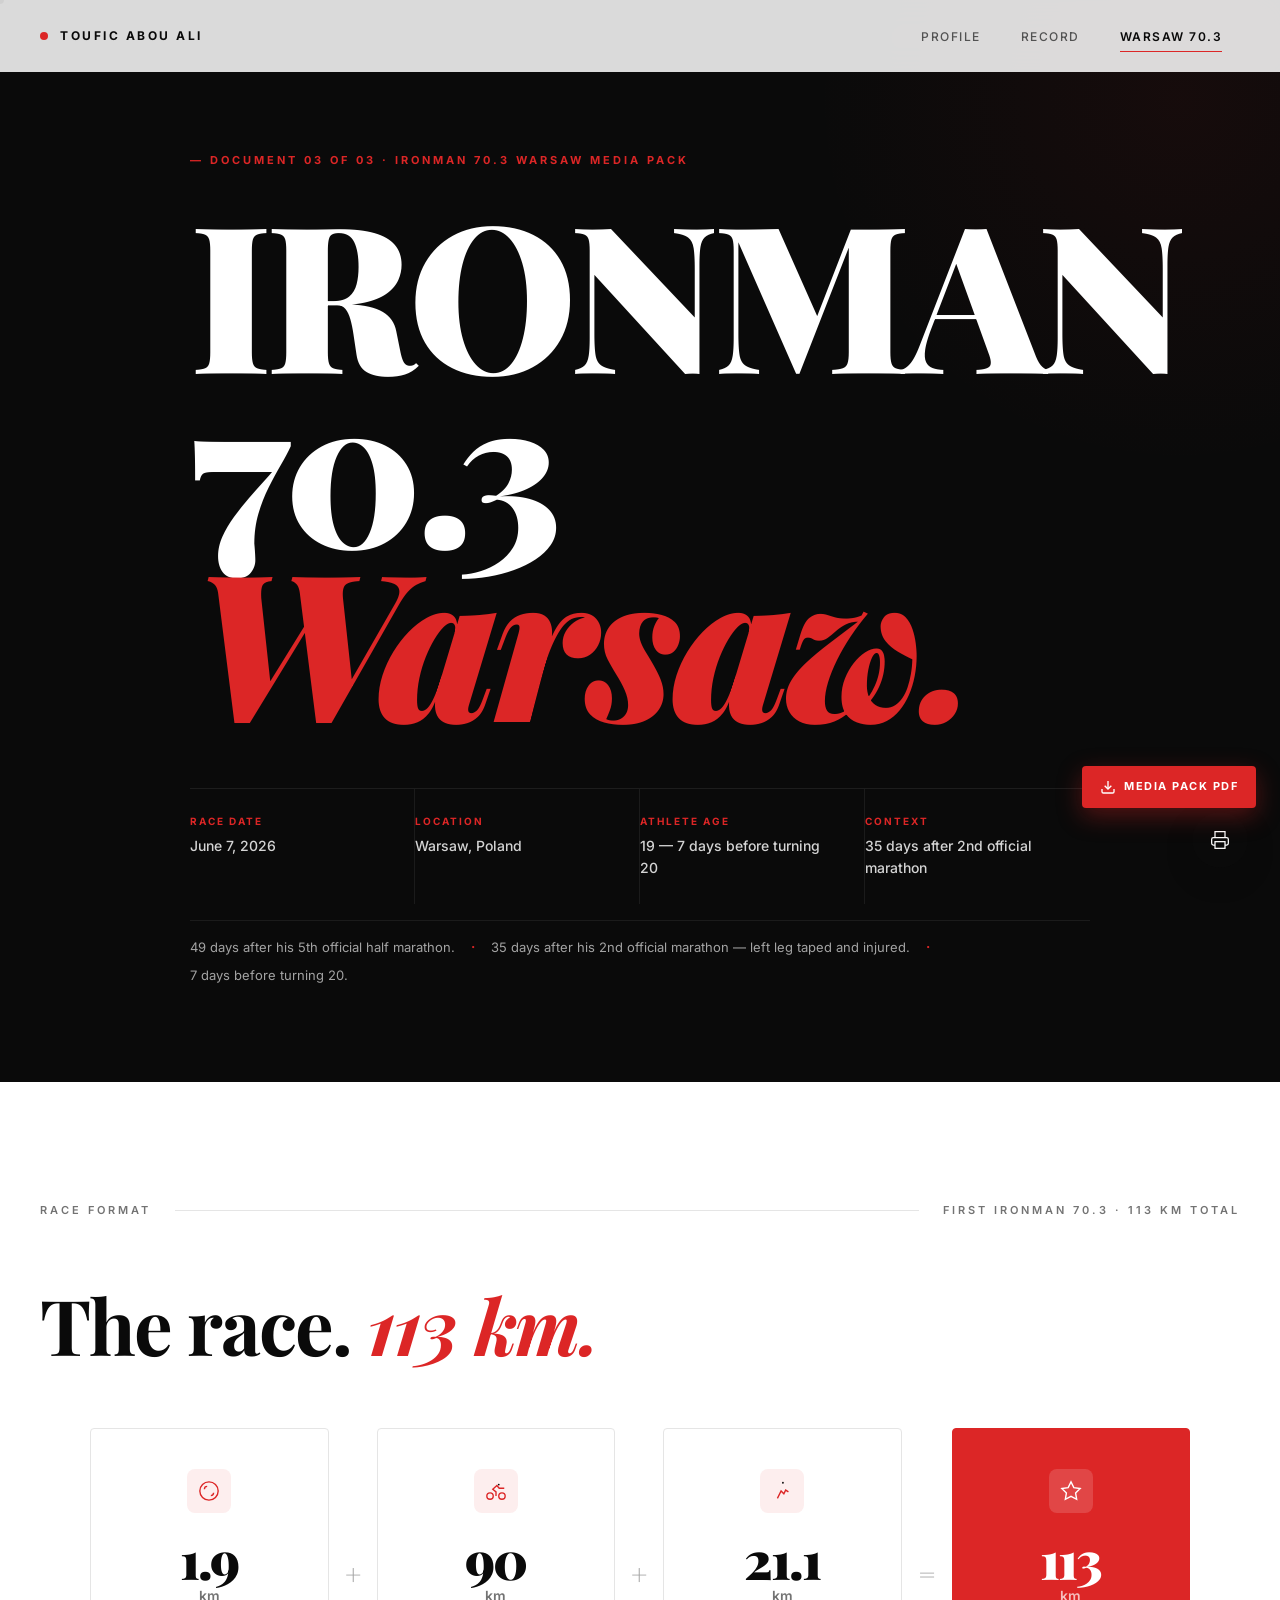
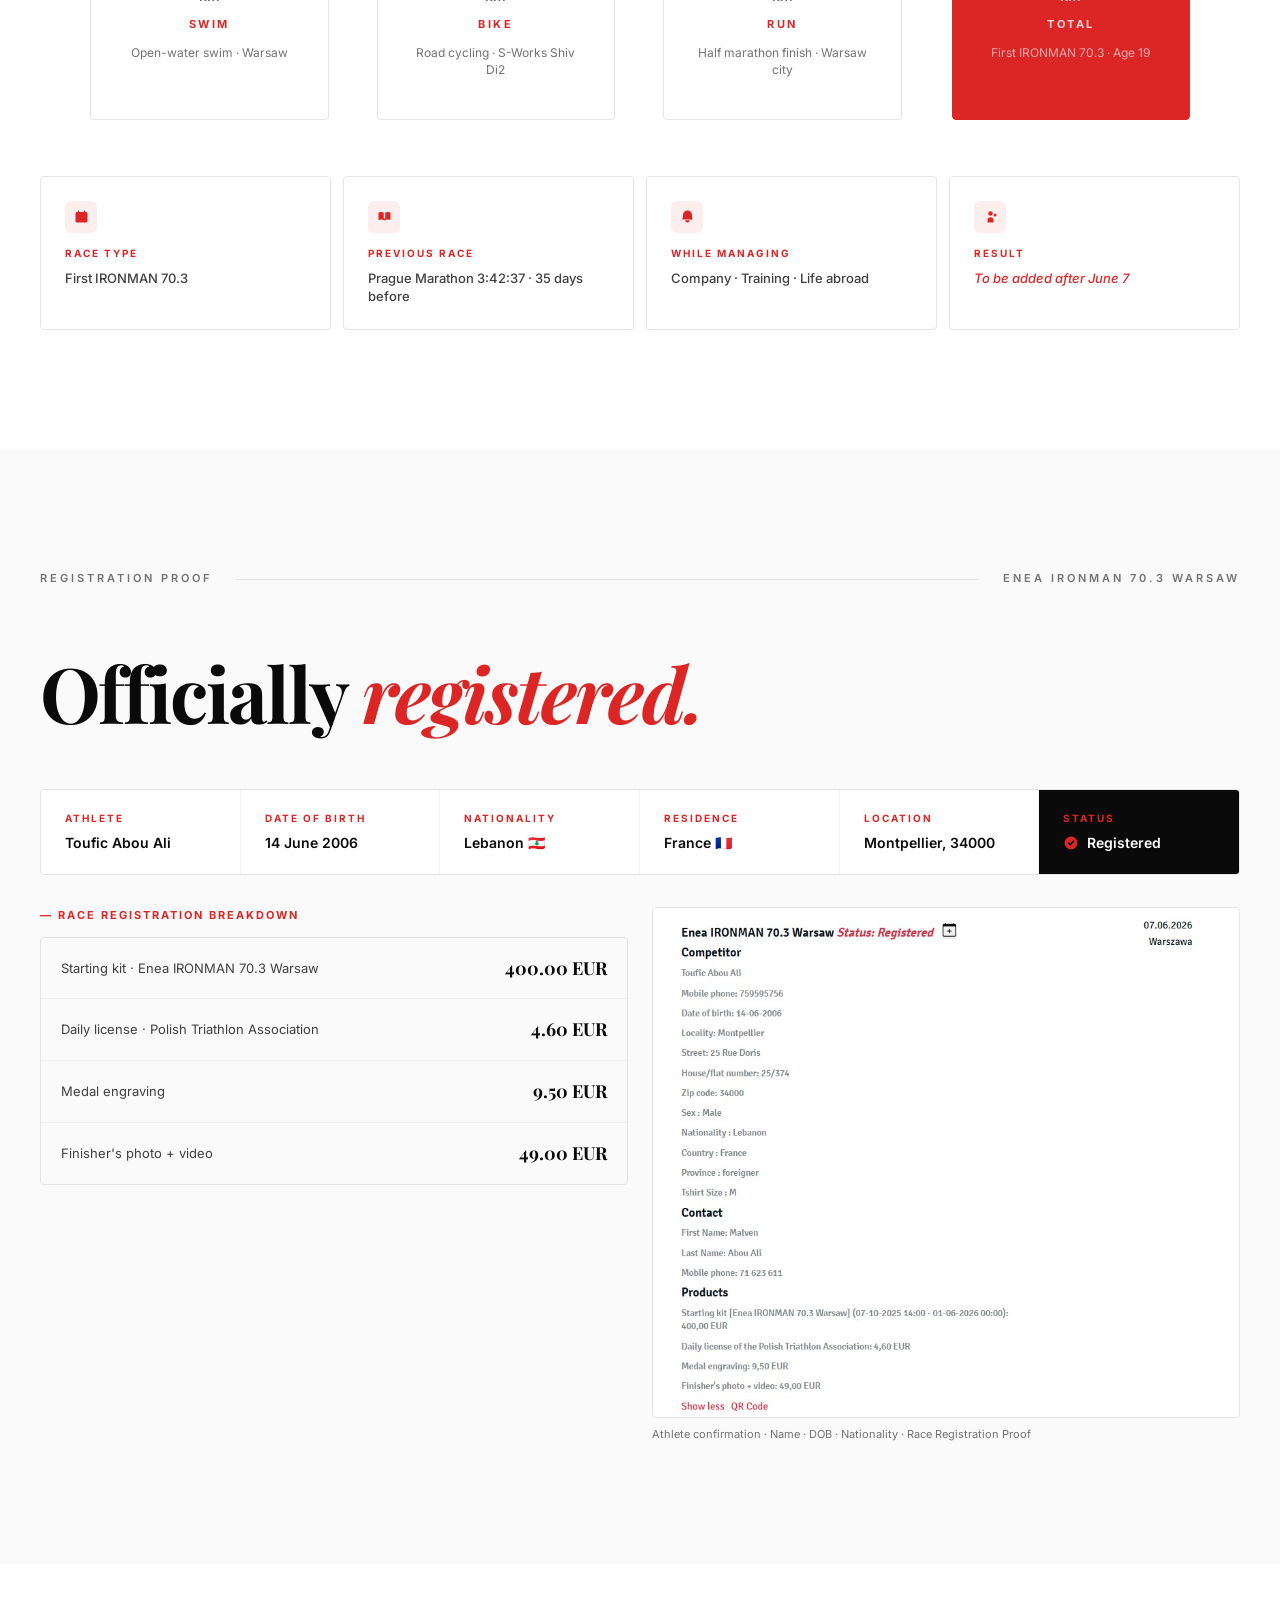
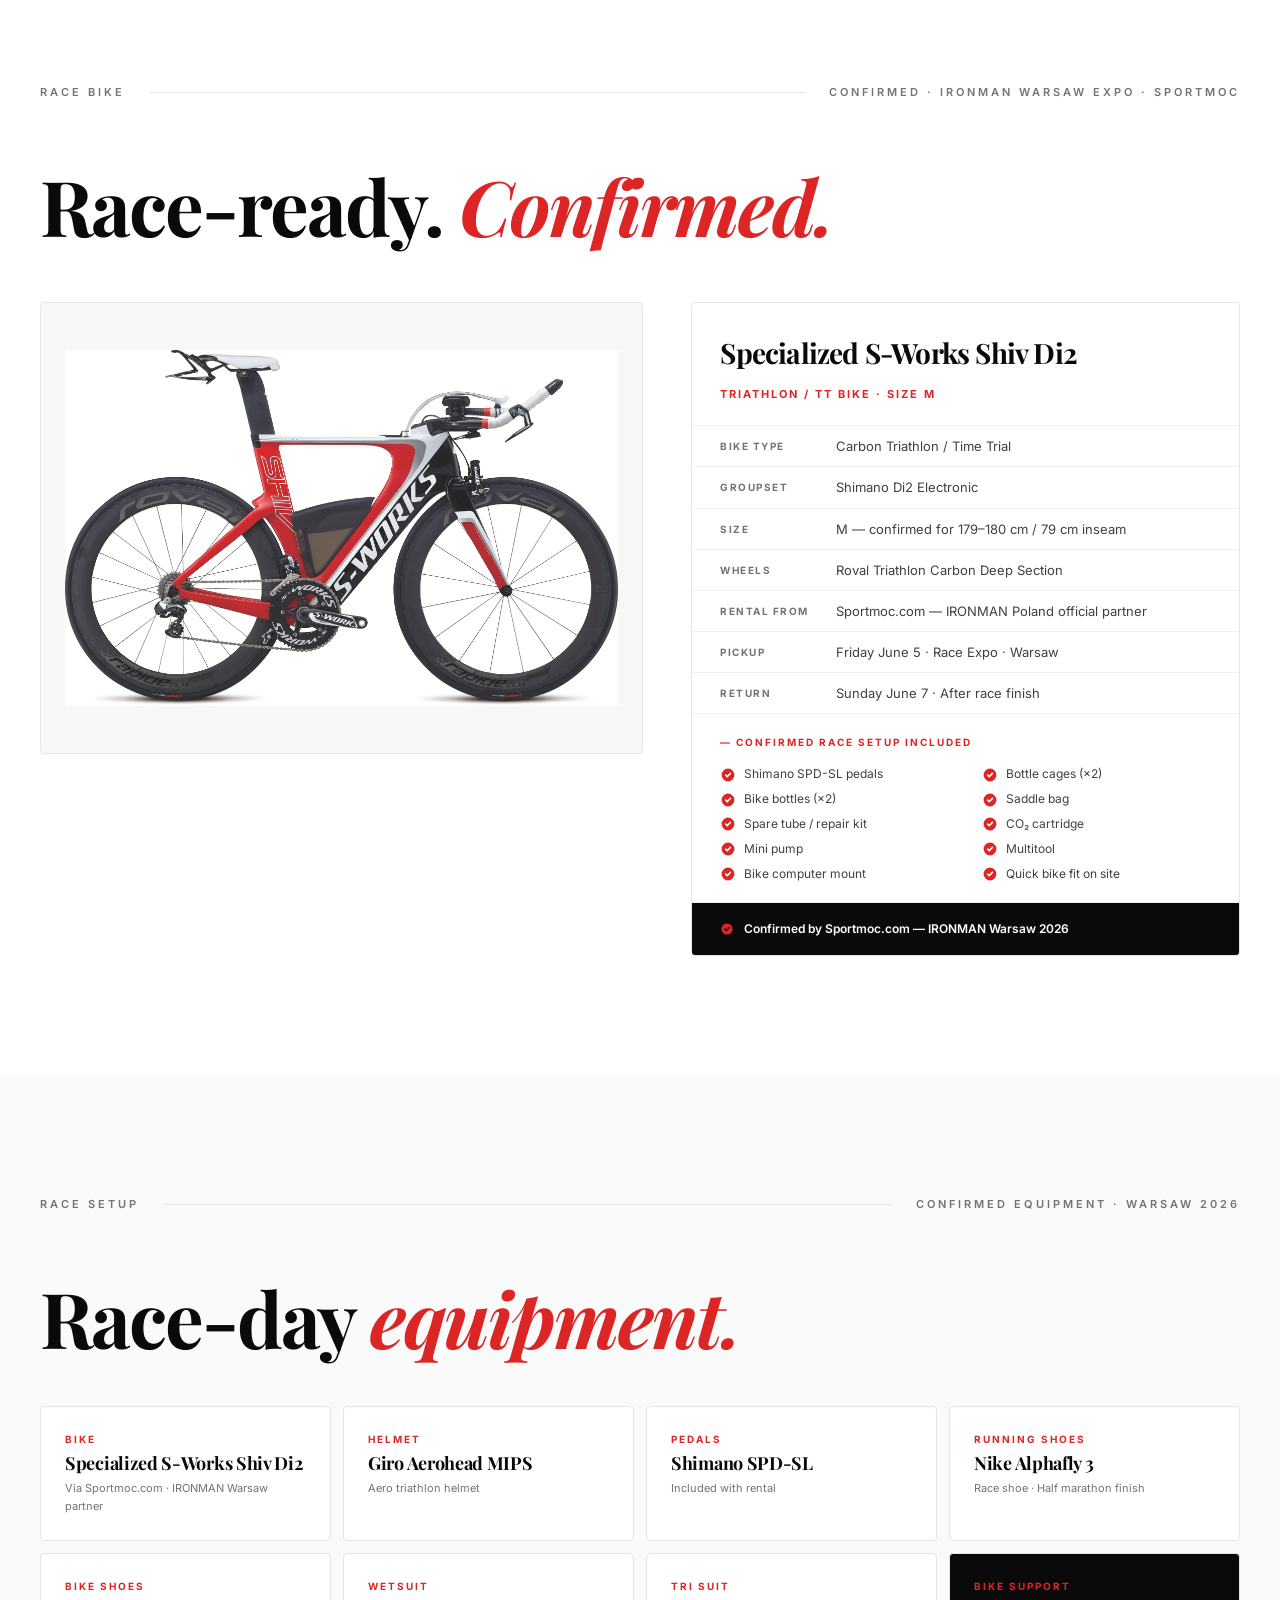
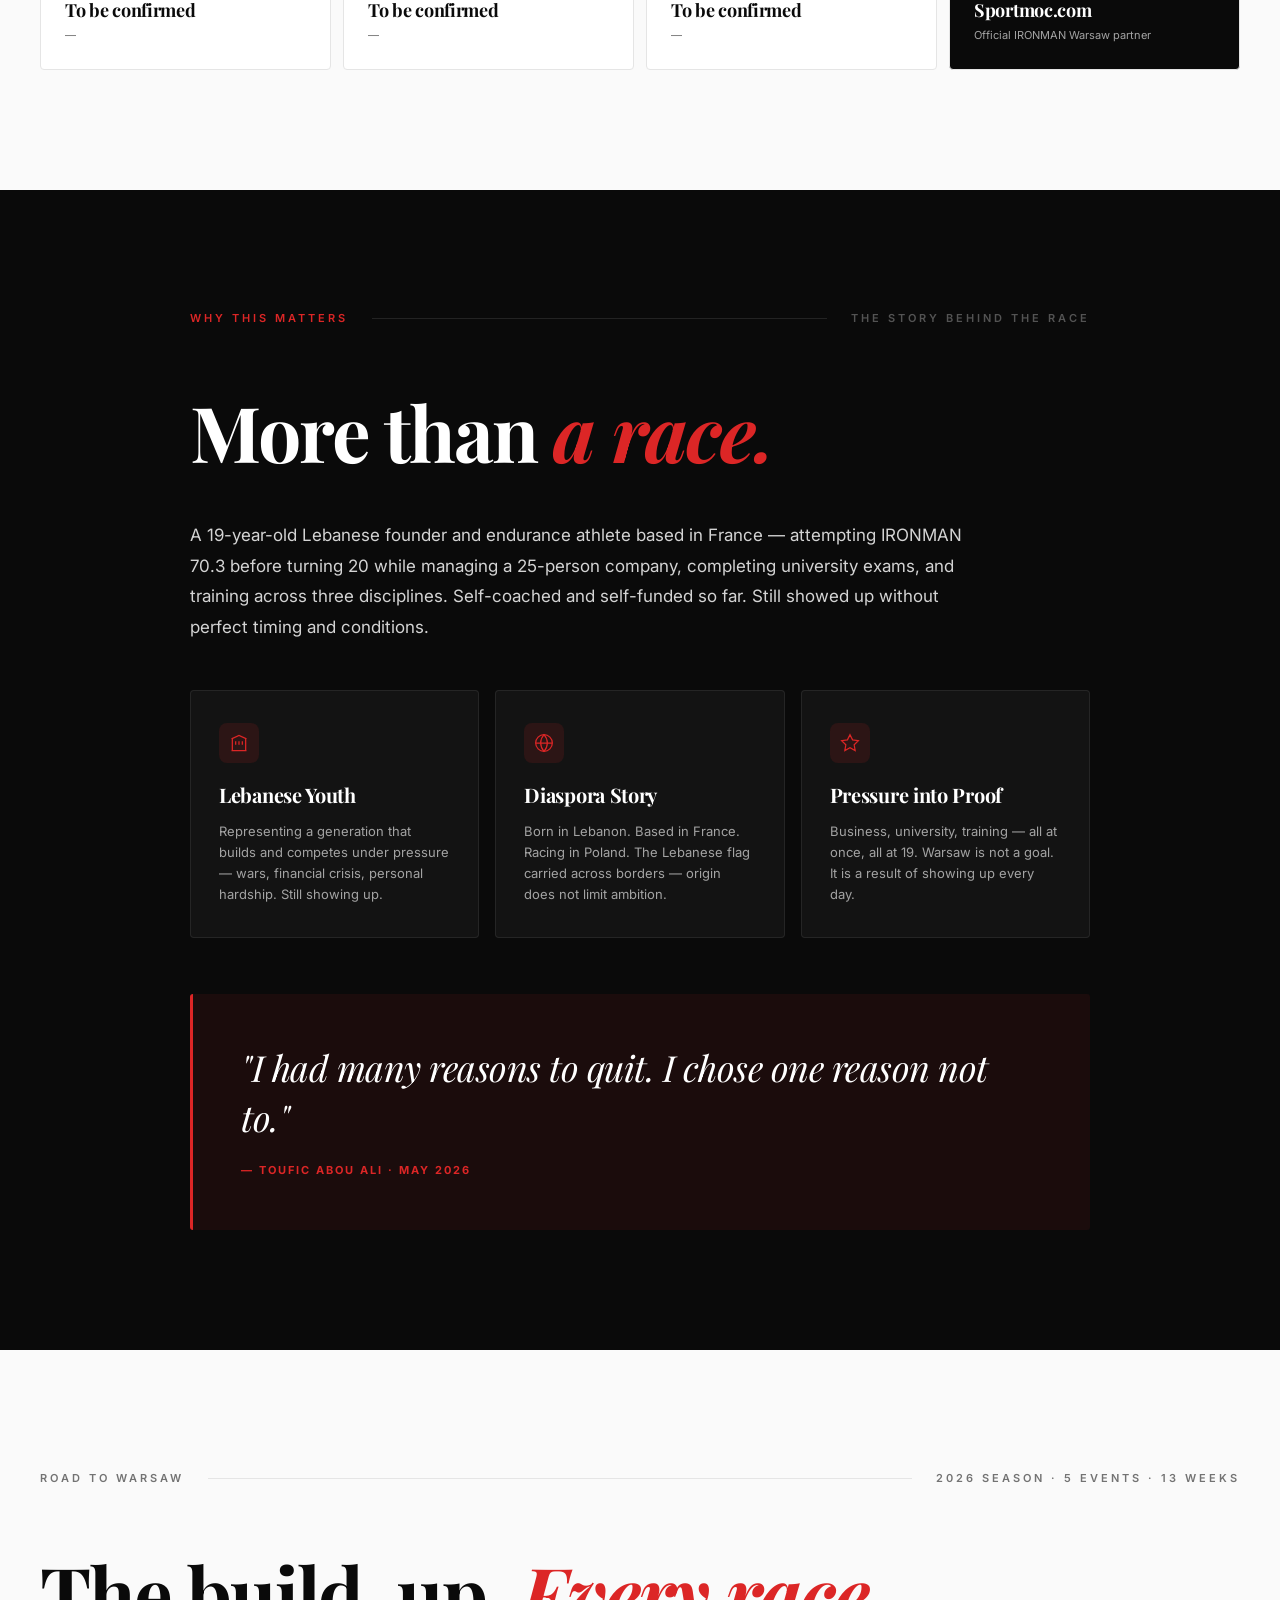
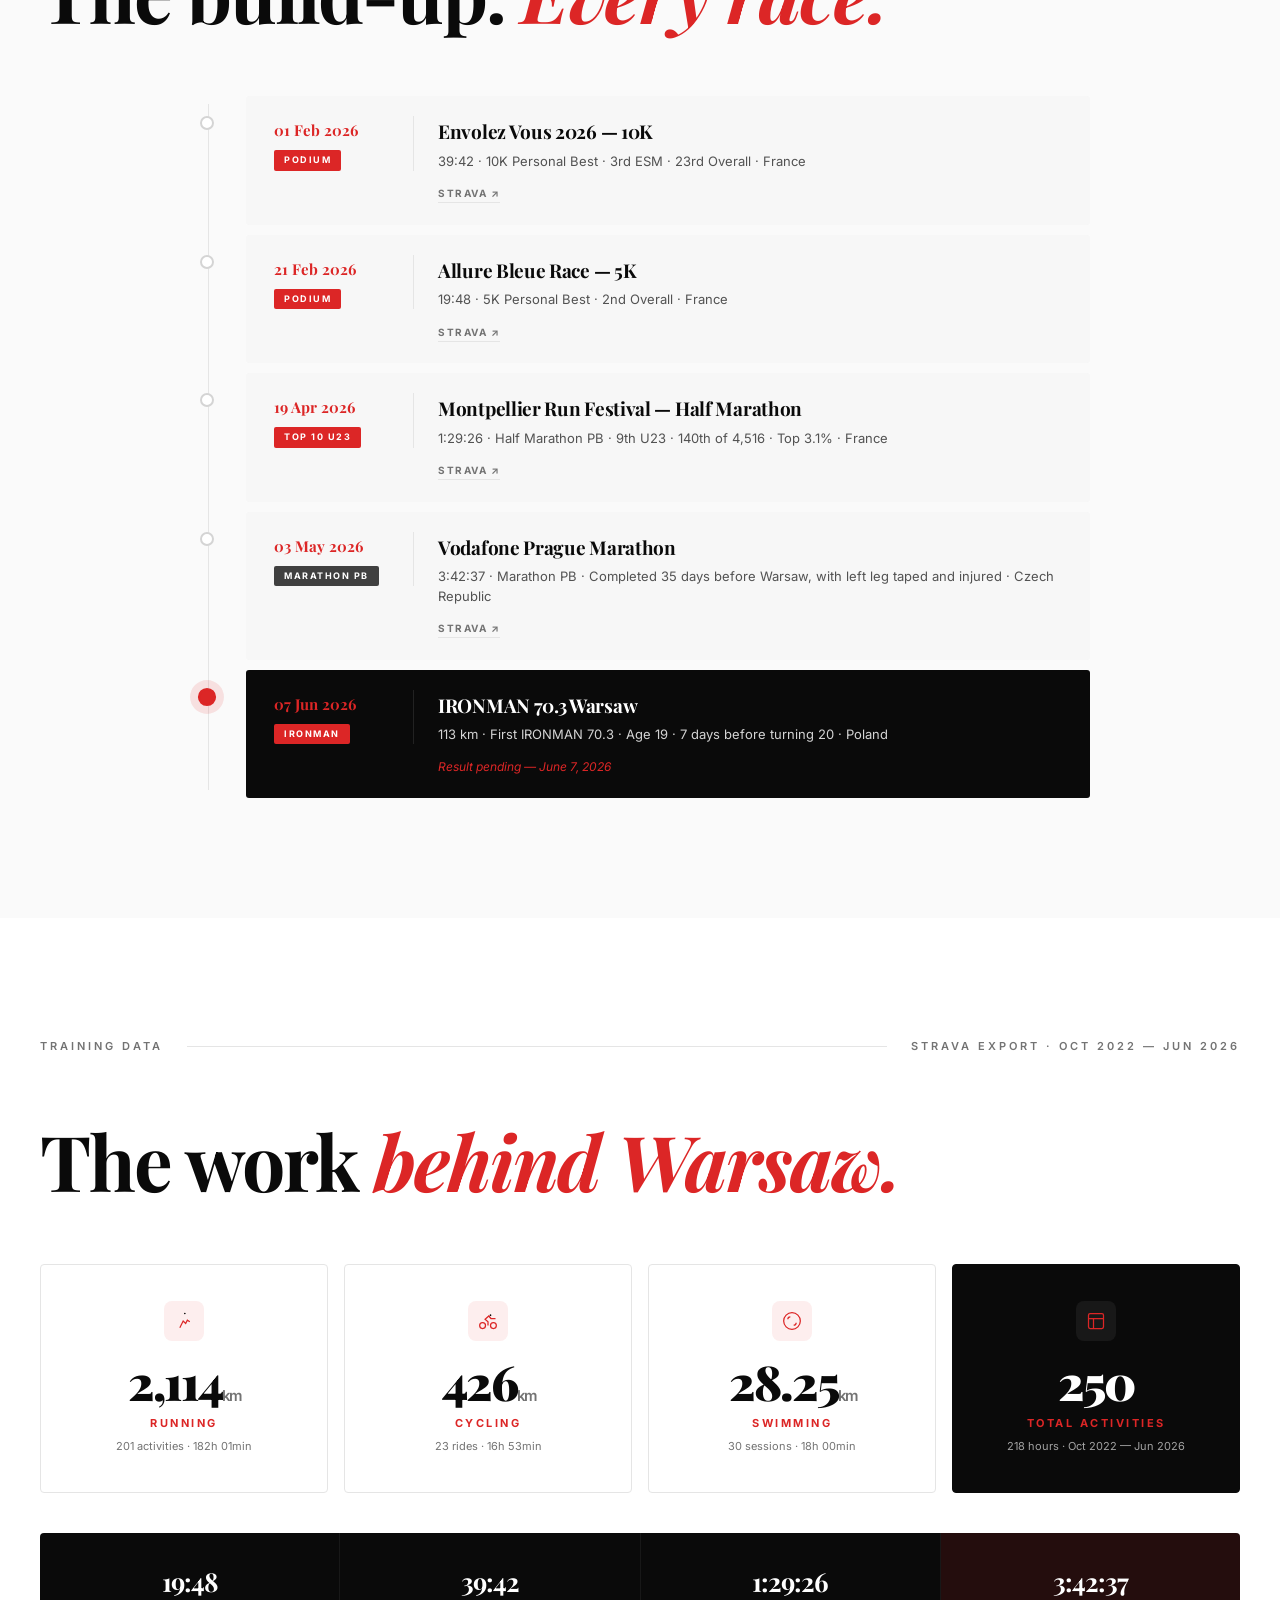
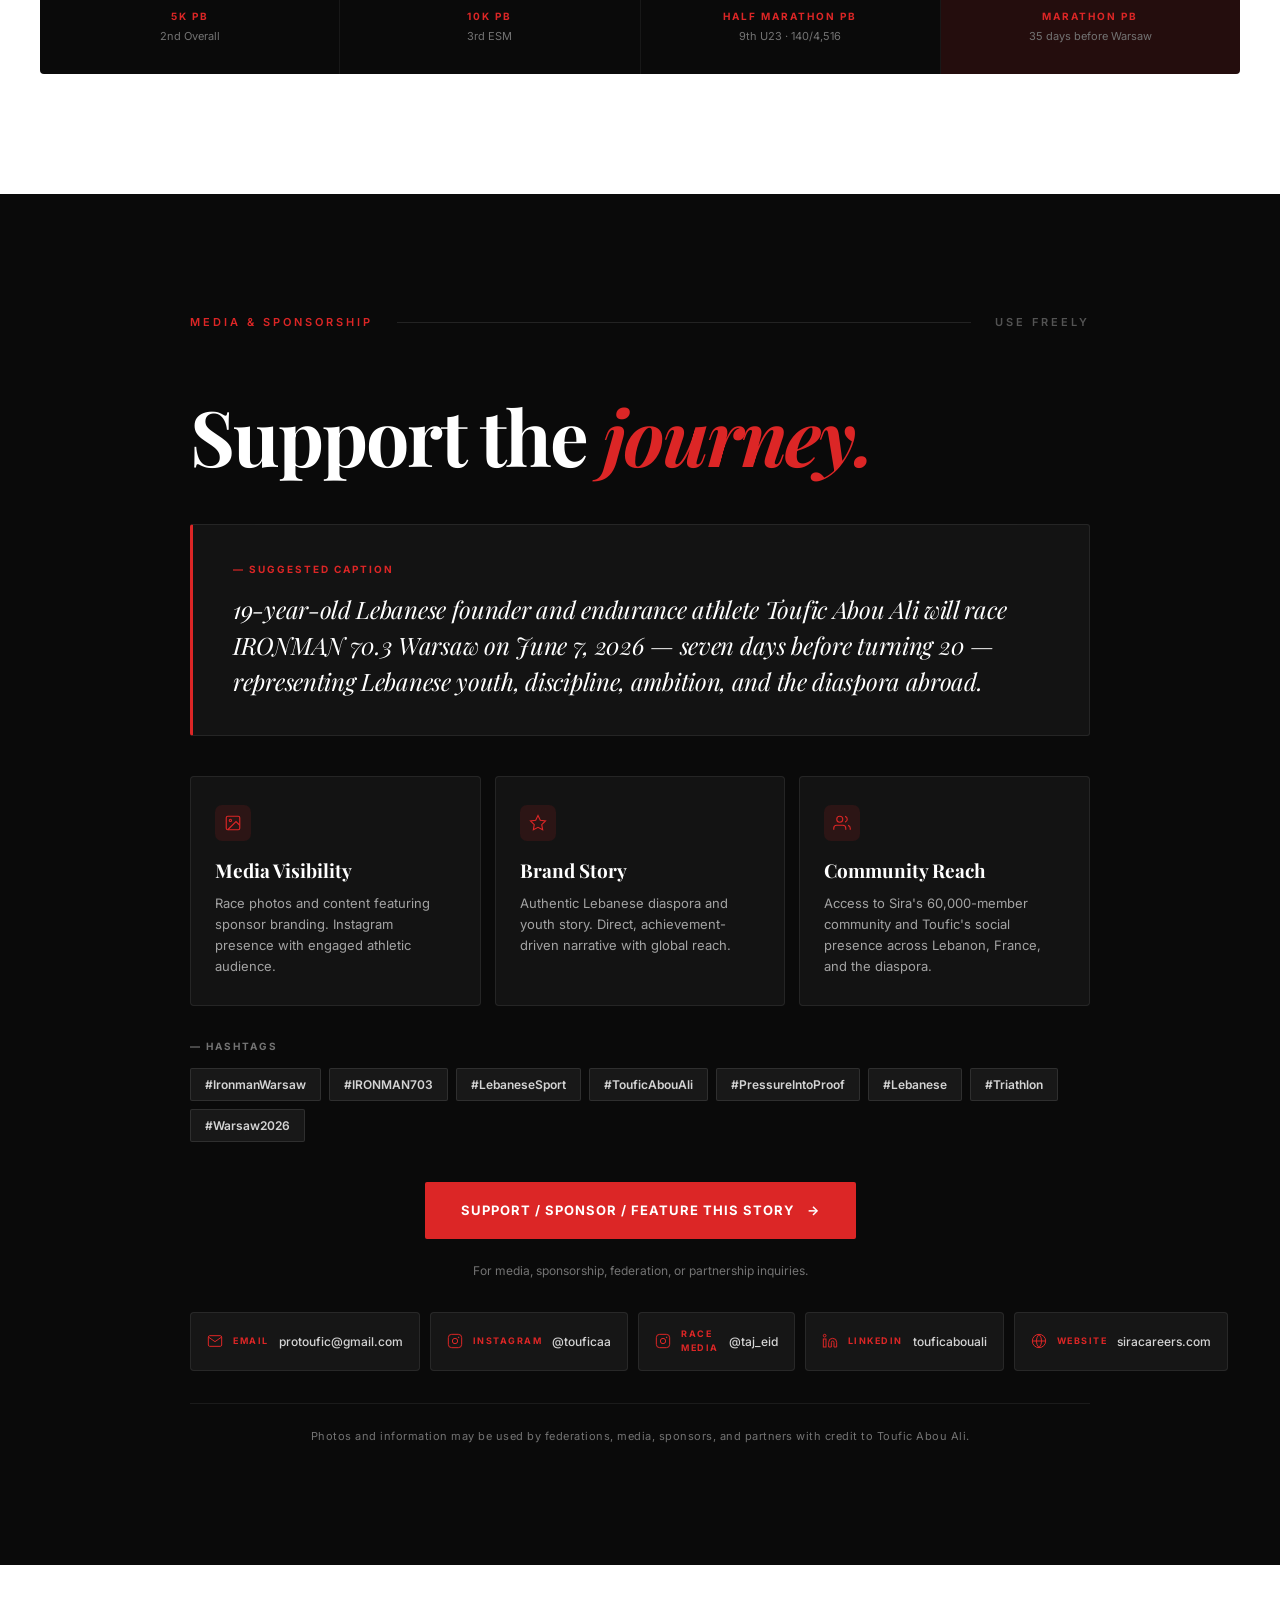
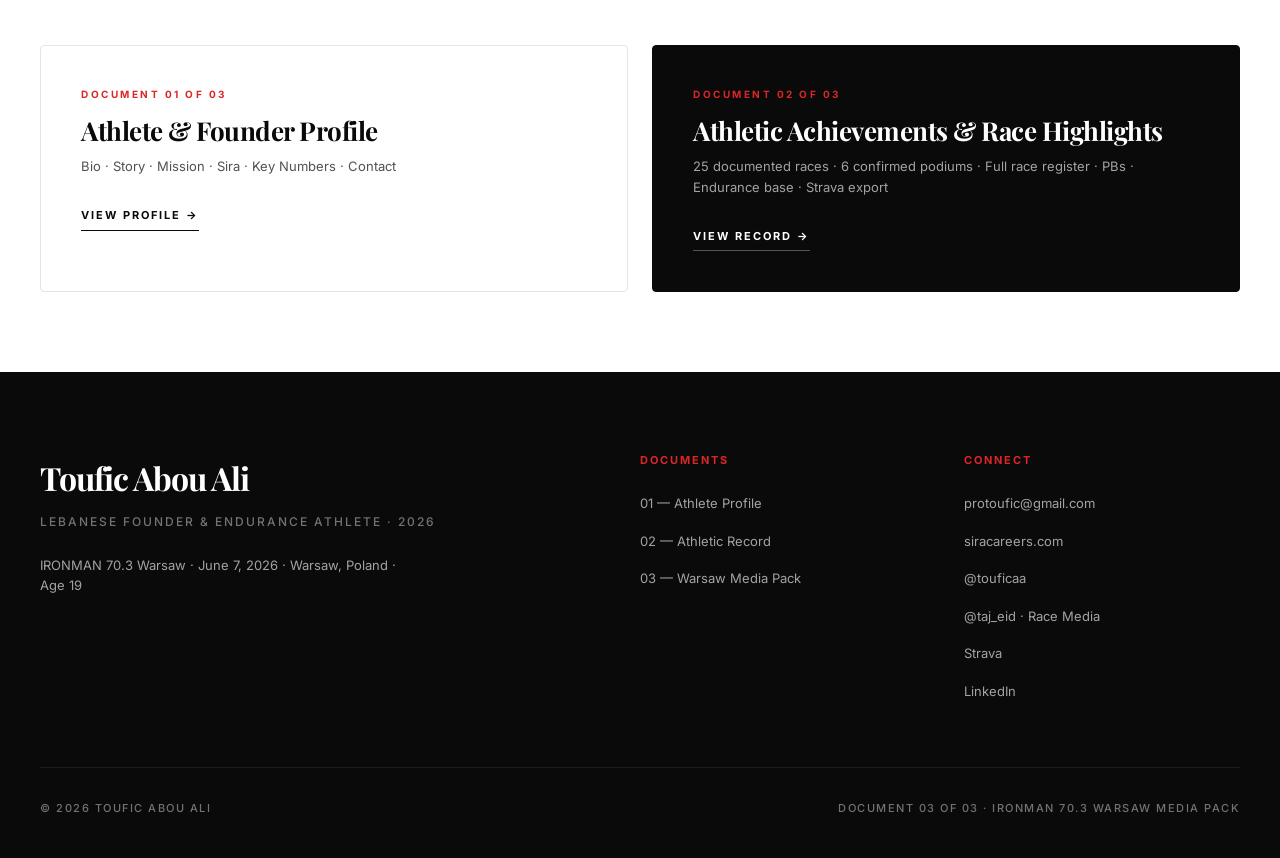
==== commit 308fd7fa: "Add mobile.css for phone/tablet optimization" ====
--- a/ironman.html
+++ b/ironman.html
@@ -7,6 +7,7 @@
 <link href="https://fonts.googleapis.com/css2?family=Inter:wght@300;400;500;600;700;800;900&family=Playfair+Display:wght@400;700;900&display=swap" rel="stylesheet">
 <link rel="stylesheet" href="styles.css">
 <link rel="stylesheet" href="ironman.css">
+  <link rel="stylesheet" href="mobile.css" media="screen and (max-width: 900px)">
 </head>
 <body>
 
@@ -875,3 +876,5 @@
 
 
 
+
+
--- a/styles.css
+++ b/styles.css
@@ -787,3 +787,48 @@
   .download-fab span { display: none; }
   .download-fab { padding: 12px; }
 }
+
+/* ================================================================
+   DOWNLOAD PDF FAB GROUP
+   ================================================================ */
+.download-fab-group {
+  position: fixed;
+  bottom: 92px;
+  right: 24px;
+  z-index: 999;
+}
+
+.download-fab {
+  display: inline-flex;
+  align-items: center;
+  gap: 8px;
+  padding: 12px 18px;
+  background: #DC2626;
+  color: white;
+  border-radius: 4px;
+  font-size: 11px;
+  font-weight: 700;
+  letter-spacing: 1.5px;
+  text-transform: uppercase;
+  font-family: 'Inter', sans-serif;
+  box-shadow: 0 8px 24px rgba(220,38,38,0.35);
+  transition: all 0.3s ease;
+  text-decoration: none;
+  cursor: pointer;
+}
+
+.download-fab:hover {
+  background: #B91C1C;
+  transform: translateY(-3px);
+  box-shadow: 0 12px 32px rgba(220,38,38,0.45);
+}
+
+.download-fab svg {
+  width: 16px;
+  height: 16px;
+}
+
+@media (max-width: 768px) {
+  .download-fab span { display: none; }
+  .download-fab { padding: 12px; }
+}
--- a/mobile.css
+++ b/mobile.css
@@ -0,0 +1,1152 @@
+﻿/* ================================================================
+   MOBILE-ONLY STYLESHEET
+   Applies only to phones/tablets (max-width: 900px)
+   Does NOT affect desktop layout
+   ================================================================ */
+
+@media (max-width: 900px) {
+
+  /* ===== GLOBAL TYPOGRAPHY RESCALING ===== */
+  html { font-size: 15px; }
+  body { font-size: 15px; line-height: 1.55; -webkit-text-size-adjust: 100%; }
+
+  .container,
+  .container-narrow {
+    padding-left: 20px;
+    padding-right: 20px;
+    max-width: 100%;
+  }
+
+  /* ===== NAVIGATION ===== */
+  .nav {
+    padding: 12px 0;
+  }
+
+  .nav-container {
+    padding: 0 16px;
+  }
+
+  .nav-logo {
+    font-size: 11px !important;
+    letter-spacing: 1.5px !important;
+  }
+
+  .nav-logo .dot {
+    width: 7px !important;
+    height: 7px !important;
+  }
+
+  .nav-menu {
+    position: fixed;
+    top: 0; right: -100%;
+    width: 80%;
+    max-width: 320px;
+    height: 100vh;
+    background: #0a0a0a;
+    flex-direction: column;
+    justify-content: center;
+    align-items: center;
+    gap: 36px;
+    padding: 40px 24px;
+    transition: right 0.4s cubic-bezier(0.65,0,0.35,1);
+    z-index: 999;
+    box-shadow: -20px 0 60px rgba(0,0,0,0.4);
+  }
+
+  .nav-menu.open { right: 0; }
+
+  .nav-menu li { list-style: none; }
+
+  .nav-menu a,
+  .nav-link {
+    color: #fff !important;
+    font-size: 16px !important;
+    letter-spacing: 2px !important;
+    text-transform: uppercase;
+    font-weight: 700;
+    padding: 8px 16px;
+    border-bottom: 1px solid transparent;
+    transition: all 0.3s ease;
+  }
+
+  .nav-menu a.active,
+  .nav-link.active {
+    color: #DC2626 !important;
+    border-bottom-color: #DC2626;
+  }
+
+  .nav-toggle {
+    display: flex !important;
+    flex-direction: column;
+    gap: 5px;
+    background: transparent;
+    border: none;
+    cursor: pointer;
+    padding: 8px;
+    z-index: 1000;
+    position: relative;
+  }
+
+  .nav-toggle span {
+    display: block;
+    width: 24px;
+    height: 2px;
+    background: #0a0a0a;
+    transition: all 0.3s ease;
+  }
+
+  .nav-toggle.active span:nth-child(1) {
+    transform: translateY(7px) rotate(45deg);
+    background: #fff;
+  }
+
+  .nav-toggle.active span:nth-child(2) { opacity: 0; }
+
+  .nav-toggle.active span:nth-child(3) {
+    transform: translateY(-7px) rotate(-45deg);
+    background: #fff;
+  }
+
+  /* ===== HEROES — Profile / Record / Ironman ===== */
+  .prof-hero,
+  .rec-hero,
+  .im-hero {
+    min-height: auto !important;
+    padding-top: 100px !important;
+    padding-bottom: 40px !important;
+  }
+
+  .prof-hero-inner {
+    grid-template-columns: 1fr !important;
+    gap: 32px !important;
+    padding: 20px 0 40px !important;
+  }
+
+  .prof-hero-left { order: 2; }
+  .prof-hero-right { order: 1; max-width: 280px; margin: 0 auto; }
+
+  .prof-hero-tagline {
+    font-size: 10px !important;
+    letter-spacing: 2px !important;
+    margin-bottom: 14px !important;
+  }
+
+  .prof-hero-tagline::before { width: 18px !important; }
+
+  .prof-eyebrow {
+    font-size: 9px !important;
+    letter-spacing: 1.5px !important;
+    margin-bottom: 18px !important;
+  }
+
+  .prof-hero-name {
+    font-size: 52px !important;
+    letter-spacing: -2px !important;
+    margin-bottom: 22px !important;
+    line-height: 0.92 !important;
+  }
+
+  .rec-hero-title,
+  .im-hero-title {
+    font-size: 56px !important;
+    letter-spacing: -2px !important;
+    margin-bottom: 32px !important;
+    line-height: 0.9 !important;
+  }
+
+  .rec-hero-tag,
+  .im-hero-tag {
+    font-size: 10px !important;
+    letter-spacing: 2px !important;
+    margin-bottom: 20px !important;
+  }
+
+  .prof-hero-tags {
+    gap: 6px !important;
+    margin-bottom: 20px !important;
+  }
+
+  .prof-tag {
+    font-size: 9px !important;
+    letter-spacing: 0.8px !important;
+    padding: 6px 11px !important;
+  }
+
+  .prof-hero-intro {
+    font-size: 13.5px !important;
+    line-height: 1.65 !important;
+    margin-bottom: 26px !important;
+  }
+
+  .prof-hero-cta {
+    flex-direction: column;
+    gap: 10px !important;
+    align-items: stretch;
+  }
+
+  .btn {
+    width: 100%;
+    justify-content: center;
+    font-size: 12px !important;
+    padding: 14px 20px !important;
+  }
+
+  /* Hero meta grids */
+  .rec-hero-meta,
+  .im-hero-meta {
+    grid-template-columns: 1fr 1fr !important;
+    gap: 0 !important;
+  }
+
+  .rec-meta-cell,
+  .im-meta-cell {
+    padding: 14px 12px !important;
+    border-right: 1px solid rgba(255,255,255,0.07) !important;
+    border-bottom: 1px solid rgba(255,255,255,0.07) !important;
+  }
+
+  .rec-meta-cell:nth-child(2n),
+  .im-meta-cell:nth-child(2n) {
+    border-right: none !important;
+  }
+
+  .rec-meta-cell:nth-last-child(-n+2),
+  .im-meta-cell:nth-last-child(-n+2) {
+    border-bottom: none !important;
+  }
+
+  .rec-meta-key,
+  .im-meta-key {
+    font-size: 9px !important;
+    letter-spacing: 1.5px !important;
+  }
+
+  .rec-meta-val,
+  .im-meta-val {
+    font-size: 12px !important;
+  }
+
+  /* Positioning strip on Ironman hero */
+  .im-positioning-strip {
+    flex-direction: column !important;
+    gap: 6px !important;
+    font-size: 12px !important;
+    padding: 14px 0 !important;
+  }
+
+  .im-pos-dot { display: none; }
+
+  /* ===== TICKER ===== */
+  .prof-ticker { padding: 12px 0 !important; }
+
+  .ticker-track span {
+    font-size: 9px !important;
+    letter-spacing: 2px !important;
+  }
+
+  .ticker-track { gap: 22px !important; }
+
+  /* ===== SECTIONS ===== */
+  .prof-section,
+  .rec-section,
+  .im-section {
+    padding: 60px 0 !important;
+  }
+
+  .section-divider {
+    flex-direction: column;
+    align-items: flex-start !important;
+    gap: 8px;
+    margin-bottom: 24px !important;
+  }
+
+  .section-divider-line { display: none !important; }
+
+  .section-tag {
+    font-size: 9px !important;
+    letter-spacing: 1.5px !important;
+  }
+
+  /* Big headlines (Built while running, etc.) */
+  .headline-l {
+    font-size: 36px !important;
+    letter-spacing: -1px !important;
+    line-height: 1.05 !important;
+    margin-bottom: 32px !important;
+  }
+
+  /* ===== BIO ===== */
+  .prof-bio-lead {
+    font-size: 15px !important;
+    line-height: 1.65 !important;
+    margin-bottom: 36px !important;
+  }
+
+  .prof-stats-row {
+    grid-template-columns: 1fr 1fr !important;
+    gap: 10px !important;
+  }
+
+  .prof-stat {
+    padding: 22px 18px !important;
+  }
+
+  .prof-stat-disc {
+    font-size: 9px !important;
+    letter-spacing: 1.5px !important;
+    margin-bottom: 12px !important;
+  }
+
+  .prof-stat-num {
+    font-size: 32px !important;
+    letter-spacing: -1px !important;
+  }
+
+  .prof-stat-detail { font-size: 11px !important; }
+
+  /* ===== STORY / TIMELINE ===== */
+  .prof-story-lead {
+    font-size: 14.5px !important;
+    line-height: 1.65 !important;
+    margin-bottom: 32px !important;
+  }
+
+  .prof-timeline {
+    padding-left: 28px !important;
+    max-width: 100%;
+  }
+
+  .prof-timeline::before { left: 8px !important; }
+
+  .prof-tl-item {
+    padding: 16px 16px !important;
+    margin-bottom: 8px !important;
+    grid-template-columns: 1fr !important;
+  }
+
+  .prof-tl-dot {
+    left: -26px !important;
+    width: 10px !important;
+    height: 10px !important;
+    top: 22px !important;
+  }
+
+  .prof-tl-year {
+    font-size: 13px !important;
+    margin-bottom: 4px !important;
+  }
+
+  .prof-tl-content h4 {
+    font-size: 16px !important;
+    line-height: 1.25 !important;
+    margin-bottom: 6px !important;
+  }
+
+  .prof-tl-content p {
+    font-size: 12.5px !important;
+    line-height: 1.55 !important;
+  }
+
+  /* ===== MISSION + QUOTE ===== */
+  .prof-quote {
+    font-size: 19px !important;
+    line-height: 1.4 !important;
+    padding-left: 18px !important;
+    margin-bottom: 36px !important;
+  }
+
+  /* ===== MAP ===== */
+  .leaflet-map-container {
+    height: 320px !important;
+  }
+
+  .rmap-stats { grid-template-columns: 1fr 1fr !important; }
+
+  .rmst-cell {
+    padding: 18px 14px !important;
+  }
+
+  .rmst-n {
+    font-size: 26px !important;
+    letter-spacing: -1px !important;
+  }
+
+  .rmst-l {
+    font-size: 9px !important;
+    letter-spacing: 1.5px !important;
+  }
+
+  /* ===== SIRA ===== */
+  .sira-header {
+    grid-template-columns: 56px 1fr !important;
+    padding: 20px 18px !important;
+    gap: 16px !important;
+  }
+
+  .sira-logo-block {
+    width: 44px !important;
+    height: 44px !important;
+  }
+
+  .sira-role { font-size: 17px !important; }
+
+  .sira-period {
+    font-size: 9px !important;
+    letter-spacing: 1.5px !important;
+  }
+
+  .sira-intro-line {
+    font-size: 14px !important;
+    flex-direction: column;
+    align-items: flex-start !important;
+    gap: 10px !important;
+  }
+
+  .sira-metrics-big {
+    grid-template-columns: 1fr 1fr !important;
+    gap: 8px !important;
+  }
+
+  .sira-metric-big {
+    padding: 18px 12px !important;
+  }
+
+  .sira-metric-big strong {
+    font-size: 22px !important;
+  }
+
+  .sira-metric-big span {
+    font-size: 9px !important;
+    letter-spacing: 1px !important;
+  }
+
+  /* Companies ticker mobile */
+  .sira-companies-ticker {
+    padding: 24px 0 !important;
+  }
+
+  .sira-company-item {
+    height: 42px !important;
+  }
+
+  .sira-company-item img {
+    height: 36px !important;
+    max-width: 100px !important;
+  }
+
+  .sira-company-item span {
+    font-size: 18px !important;
+  }
+
+  .sira-companies-track {
+    gap: 40px !important;
+  }
+
+  /* ===== NUMBERS GRID ===== */
+  .prof-numbers-grid {
+    grid-template-columns: 1fr !important;
+    gap: 12px !important;
+  }
+
+  .prof-num-card {
+    padding: 28px 22px !important;
+  }
+
+  .prof-num-big {
+    font-size: 34px !important;
+    letter-spacing: -1px !important;
+  }
+
+  /* ===== CONTACT ===== */
+  .prof-contact-grid {
+    grid-template-columns: 1fr !important;
+    gap: 8px !important;
+  }
+
+  .prof-contact-card {
+    padding: 18px 20px !important;
+    flex-direction: row !important;
+    align-items: center !important;
+    gap: 14px !important;
+  }
+
+  .prof-cc-icon {
+    margin-bottom: 0 !important;
+  }
+
+  .prof-contact-label {
+    font-size: 9px !important;
+    margin-bottom: 2px !important;
+  }
+
+  .prof-contact-val { font-size: 13px !important; }
+
+  /* Nav cards (bottom) */
+  .prof-nav-cards,
+  .rec-nav-cards,
+  .im-nav-cards {
+    grid-template-columns: 1fr !important;
+    gap: 12px !important;
+    margin-top: 48px !important;
+  }
+
+  .prof-nav-card,
+  .rec-nav-card,
+  .im-nav-card {
+    padding: 26px 22px !important;
+  }
+
+  .prof-nav-card h3,
+  .rec-nav-card h3,
+  .im-nav-card h3 {
+    font-size: 20px !important;
+  }
+
+  .prof-nav-card p,
+  .rec-nav-card p,
+  .im-nav-card p {
+    font-size: 12.5px !important;
+    margin-bottom: 18px !important;
+  }
+
+  /* ===== RECORD PAGE — STAT CARDS ===== */
+  .stats-grid {
+    grid-template-columns: 1fr 1fr !important;
+    gap: 10px !important;
+  }
+
+  .stat-card {
+    padding: 22px 16px !important;
+  }
+
+  .stat-card-disc {
+    font-size: 9px !important;
+    letter-spacing: 1.5px !important;
+    margin-bottom: 12px !important;
+  }
+
+  .stat-card-num {
+    font-size: 32px !important;
+    letter-spacing: -1px !important;
+    margin-bottom: 10px !important;
+  }
+
+  .stat-unit { font-size: 13px !important; }
+  .stat-card-detail { font-size: 11px !important; }
+
+  /* Yearly table */
+  .rec-yearly-wrap { overflow-x: auto; }
+
+  .rec-yearly-table {
+    font-size: 12px !important;
+    min-width: 480px;
+  }
+
+  .rec-yearly-table th,
+  .rec-yearly-table td {
+    padding: 10px 14px !important;
+  }
+
+  /* ===== PB CARDS ===== */
+  .pb-grid {
+    grid-template-columns: 1fr !important;
+    gap: 10px !important;
+  }
+
+  .pb-card { padding: 28px 22px !important; }
+
+  .pb-card-distance {
+    font-size: 10px !important;
+    letter-spacing: 2px !important;
+  }
+
+  .pb-card-time {
+    font-size: 40px !important;
+    letter-spacing: -1.5px !important;
+    margin-bottom: 18px !important;
+  }
+
+  /* Progression */
+  .rec-prog-grid {
+    grid-template-columns: 1fr !important;
+    gap: 16px !important;
+  }
+
+  .rec-prog-row {
+    grid-template-columns: 60px 80px 1fr !important;
+    gap: 10px !important;
+    padding: 12px 18px !important;
+  }
+
+  .rec-prog-time { font-size: 18px !important; }
+  .rec-prog-note { font-size: 11px !important; }
+
+  /* ===== PODIUM CARDS ===== */
+  .rec-podium-grid {
+    grid-template-columns: 1fr !important;
+    gap: 10px !important;
+  }
+
+  .rec-podium-card { padding: 22px 20px !important; }
+
+  .rec-podium-race { font-size: 16px !important; }
+  .rec-podium-time { font-size: 28px !important; }
+
+  /* ===== MEDIA FEATURES ===== */
+  .rec-media-feature {
+    grid-template-columns: 44px 1fr !important;
+    gap: 14px !important;
+    padding: 18px 18px !important;
+  }
+
+  .rec-mf-icon {
+    width: 36px !important;
+    height: 36px !important;
+  }
+
+  .rec-mf-outlet { font-size: 10px !important; }
+  .rec-mf-title { font-size: 13px !important; }
+
+  /* ===== FILTER BUTTONS ===== */
+  .rec-filters {
+    gap: 6px !important;
+    margin-bottom: 20px !important;
+  }
+
+  .rec-filter-btn {
+    padding: 7px 12px !important;
+    font-size: 10px !important;
+    letter-spacing: 1px !important;
+  }
+
+  /* ===== RACE TABLE — horizontal scroll ===== */
+  .rec-table-wrap {
+    overflow-x: auto;
+    -webkit-overflow-scrolling: touch;
+    margin: 0 -20px;
+    padding: 0 20px 12px;
+    position: relative;
+  }
+
+  .rec-table-wrap::after {
+    content: '← swipe →';
+    display: block;
+    text-align: center;
+    font-size: 10px;
+    letter-spacing: 2px;
+    color: #999;
+    margin-top: 10px;
+    text-transform: uppercase;
+    font-family: 'Inter', sans-serif;
+  }
+
+  .rec-race-table {
+    font-size: 11.5px !important;
+    min-width: 620px;
+  }
+
+  .rec-race-table th {
+    padding: 10px 12px !important;
+    font-size: 9px !important;
+    letter-spacing: 1.5px !important;
+  }
+
+  .rt-num,
+  .rt-date,
+  .rt-race,
+  .rt-dist,
+  .rt-time,
+  .rt-place,
+  .rt-flag {
+    padding: 10px 12px !important;
+  }
+
+  .rt-time { font-size: 14px !important; }
+  .rt-race { font-size: 12px !important; }
+
+  /* Summary strip */
+  .rec-summary-strip {
+    grid-template-columns: 1fr 1fr !important;
+  }
+
+  .rec-summary-cell {
+    padding: 18px 12px !important;
+    border-right: 1px solid rgba(255,255,255,0.06) !important;
+    border-bottom: 1px solid rgba(255,255,255,0.06) !important;
+  }
+
+  .rec-summary-cell:nth-child(2n) { border-right: none !important; }
+  .rec-summary-cell:nth-last-child(-n+2) { border-bottom: none !important; }
+
+  .rec-summary-num { font-size: 22px !important; }
+  .rec-summary-label { font-size: 9px !important; letter-spacing: 1.5px !important; }
+
+  /* ===== ENDURANCE BASE ===== */
+  .endurance-grid {
+    grid-template-columns: 1fr 1fr !important;
+    gap: 10px !important;
+  }
+
+  .endurance-card { padding: 22px 14px !important; }
+
+  .endurance-num {
+    font-size: 32px !important;
+    letter-spacing: -1px !important;
+  }
+
+  .endurance-num small { font-size: 12px !important; }
+
+  .endurance-label {
+    font-size: 9px !important;
+    letter-spacing: 1.5px !important;
+  }
+
+  /* ===== IRONMAN SECTION (Record page) ===== */
+  .rec-ironman { padding: 60px 0 !important; }
+
+  .rec-ironman-grid {
+    flex-wrap: wrap !important;
+    gap: 8px !important;
+  }
+
+  .rec-im-cell {
+    flex: 1 1 calc(50% - 8px) !important;
+    max-width: none !important;
+    padding: 18px 14px !important;
+  }
+
+  .rec-im-plus,
+  .rec-im-equals {
+    flex: 0 0 100% !important;
+    text-align: center !important;
+    font-size: 18px !important;
+    transform: rotate(90deg);
+    padding: 4px 0 !important;
+  }
+
+  .rec-im-num { font-size: 32px !important; }
+  .rec-im-unit { font-size: 11px !important; }
+  .rec-im-label { font-size: 9px !important; letter-spacing: 1.5px !important; }
+
+  .sc-row {
+    grid-template-columns: 1fr !important;
+    gap: 4px !important;
+    padding: 10px 0 !important;
+  }
+
+  .sc-key { font-size: 9px !important; letter-spacing: 1.5px !important; }
+  .sc-val { font-size: 12.5px !important; }
+
+  /* ===== IRONMAN PAGE — RACE FORMAT ===== */
+  .im-format-grid {
+    flex-direction: column !important;
+    gap: 8px !important;
+    max-width: 100% !important;
+  }
+
+  .im-format-card {
+    width: 100% !important;
+    max-width: none !important;
+    padding: 22px 20px !important;
+  }
+
+  .im-format-plus,
+  .im-format-equals {
+    transform: rotate(90deg);
+    font-size: 22px !important;
+    padding: 2px 0 !important;
+  }
+
+  .im-format-num { font-size: 38px !important; }
+  .im-format-unit { font-size: 12px !important; }
+  .im-format-label { font-size: 9px !important; letter-spacing: 1.5px !important; }
+  .im-format-note { font-size: 11px !important; }
+
+  /* Context panels */
+  .im-context-panels {
+    grid-template-columns: 1fr !important;
+    gap: 10px !important;
+  }
+
+  .im-ctx-panel { padding: 18px 18px !important; }
+  .im-ctx-label { font-size: 9px !important; letter-spacing: 1.5px !important; }
+  .im-ctx-value { font-size: 12px !important; }
+
+  /* Registration strip */
+  .im-reg-strip {
+    grid-template-columns: 1fr 1fr !important;
+  }
+
+  .im-reg-cell {
+    padding: 14px 14px !important;
+    border-right: 1px solid #eee !important;
+    border-bottom: 1px solid #eee !important;
+  }
+
+  .im-reg-cell:nth-child(2n) { border-right: none !important; }
+  .im-reg-cell:nth-last-child(-n+2) { border-bottom: none !important; }
+
+  .im-reg-key { font-size: 9px !important; letter-spacing: 1.5px !important; }
+  .im-reg-val { font-size: 12px !important; }
+  .im-reg-status { font-size: 12px !important; }
+
+  .im-reg-grid {
+    grid-template-columns: 1fr !important;
+    gap: 20px !important;
+  }
+
+  .im-product-row {
+    padding: 12px 16px !important;
+    gap: 12px !important;
+  }
+
+  .im-product-name { font-size: 12px !important; }
+  .im-product-price { font-size: 15px !important; }
+
+  /* Bike layout */
+  .im-bike-layout {
+    grid-template-columns: 1fr !important;
+    gap: 24px !important;
+  }
+
+  .im-bike-photo-wrap {
+    aspect-ratio: 4/3 !important;
+  }
+
+  .im-bike-name { font-size: 22px !important; }
+
+  .im-spec-row {
+    grid-template-columns: 90px 1fr !important;
+    padding: 10px 18px !important;
+    gap: 12px !important;
+  }
+
+  .im-spec-key { font-size: 9px !important; letter-spacing: 1px !important; }
+  .im-spec-val { font-size: 12px !important; }
+
+  .im-included-grid {
+    grid-template-columns: 1fr !important;
+    gap: 8px !important;
+  }
+
+  .im-inc-item { font-size: 12px !important; }
+
+  .im-bike-confirm-bar {
+    padding: 14px 18px !important;
+    font-size: 11px !important;
+  }
+
+  /* Race setup */
+  .im-setup-grid {
+    grid-template-columns: 1fr 1fr !important;
+    gap: 8px !important;
+  }
+
+  .im-setup-item { padding: 18px 16px !important; }
+  .im-setup-cat { font-size: 9px !important; letter-spacing: 1.5px !important; }
+  .im-setup-val { font-size: 14px !important; }
+  .im-setup-note { font-size: 10px !important; }
+
+  /* Why section */
+  .im-why-lead {
+    font-size: 14px !important;
+    line-height: 1.65 !important;
+    margin-bottom: 32px !important;
+  }
+
+  .im-why-cards {
+    grid-template-columns: 1fr !important;
+    gap: 10px !important;
+    margin-bottom: 36px !important;
+  }
+
+  .im-why-card { padding: 22px 20px !important; }
+  .im-why-card h4 { font-size: 17px !important; }
+  .im-why-card p { font-size: 12.5px !important; }
+
+  .im-quote {
+    padding: 28px 24px !important;
+  }
+
+  .im-quote p { font-size: 18px !important; line-height: 1.4 !important; }
+  .im-quote span { font-size: 10px !important; letter-spacing: 1.5px !important; }
+
+  /* Road timeline */
+  .im-road-timeline {
+    padding-left: 28px !important;
+  }
+
+  .im-road-timeline::before { left: 8px !important; }
+
+  .im-road-dot {
+    left: -26px !important;
+    width: 12px !important;
+    height: 12px !important;
+  }
+
+  .im-road-content-wrap {
+    grid-template-columns: 1fr !important;
+    padding: 16px 18px !important;
+    gap: 0 !important;
+  }
+
+  .im-road-left {
+    flex-direction: row !important;
+    align-items: center !important;
+    gap: 10px !important;
+    border-right: none !important;
+    border-bottom: 1px solid #eee !important;
+    padding: 0 0 8px 0 !important;
+    margin-bottom: 10px !important;
+  }
+
+  .im-road-item-final .im-road-left {
+    border-bottom-color: rgba(255,255,255,0.1) !important;
+  }
+
+  .im-road-right { padding-left: 0 !important; }
+
+  .im-road-date { font-size: 13px !important; }
+  .im-road-badge { font-size: 8px !important; padding: 2px 8px !important; }
+  .im-road-right h4 { font-size: 16px !important; }
+  .im-road-right p { font-size: 12px !important; }
+
+  /* Training grid */
+  .im-training-grid {
+    grid-template-columns: 1fr 1fr !important;
+    gap: 10px !important;
+  }
+
+  .im-training-card { padding: 22px 14px !important; }
+  .im-training-num { font-size: 32px !important; }
+  .im-training-unit { font-size: 12px !important; }
+  .im-training-label { font-size: 9px !important; letter-spacing: 1.5px !important; }
+  .im-training-sub { font-size: 10px !important; }
+
+  /* PBs strip */
+  .im-pbs-strip {
+    grid-template-columns: 1fr 1fr !important;
+    gap: 0 !important;
+  }
+
+  .im-pb-cell { padding: 18px 14px !important; }
+  .im-pb-divider { display: none !important; }
+  .im-pb-time { font-size: 20px !important; }
+  .im-pb-dist { font-size: 9px !important; letter-spacing: 1.5px !important; }
+  .im-pb-note { font-size: 10px !important; }
+
+  /* Media + sponsorship */
+  .im-caption-block { padding: 24px 22px !important; margin-bottom: 28px !important; }
+  .im-caption { font-size: 15px !important; line-height: 1.5 !important; }
+
+  .im-sponsor-cards {
+    grid-template-columns: 1fr !important;
+    gap: 10px !important;
+    margin-bottom: 28px !important;
+  }
+
+  .im-sponsor-card { padding: 22px 20px !important; }
+  .im-sponsor-card h4 { font-size: 16px !important; }
+  .im-sponsor-card p { font-size: 12px !important; }
+
+  .im-cta-btn {
+    width: 100%;
+    justify-content: center;
+    font-size: 11.5px !important;
+    padding: 16px 20px !important;
+  }
+
+  .im-cta-note { font-size: 11px !important; }
+
+  .im-hashtag-row { gap: 6px !important; }
+
+  .im-hashtag-row span {
+    font-size: 11px !important;
+    padding: 5px 11px !important;
+  }
+
+  .im-sponsor-contacts {
+    grid-template-columns: 1fr !important;
+    gap: 8px !important;
+  }
+
+  .im-sponsor-contact {
+    padding: 12px 14px !important;
+  }
+
+  .im-sc-val { font-size: 12px !important; }
+
+  .im-media-use-note {
+    font-size: 10.5px !important;
+    line-height: 1.55 !important;
+  }
+
+  /* ===== FOOTER ===== */
+  .footer {
+    padding: 60px 0 30px !important;
+  }
+
+  .footer-grid {
+    grid-template-columns: 1fr !important;
+    gap: 36px !important;
+  }
+
+  .footer-brand-name { font-size: 22px !important; }
+  .footer-brand-tagline { font-size: 11px !important; letter-spacing: 1.5px !important; }
+
+  .footer-col-title { font-size: 10px !important; letter-spacing: 2px !important; margin-bottom: 14px !important; }
+
+  .footer-list a { font-size: 13px !important; }
+
+  .footer-bottom {
+    flex-direction: column !important;
+    gap: 8px !important;
+    text-align: center !important;
+    font-size: 11px !important;
+    padding-top: 24px !important;
+  }
+
+  /* ===== FAB BUTTONS — Print + Download ===== */
+  .print-fab {
+    bottom: 16px !important;
+    right: 16px !important;
+    width: 44px !important;
+    height: 44px !important;
+  }
+
+  .print-fab svg {
+    width: 18px !important;
+    height: 18px !important;
+  }
+
+  .download-fab-group {
+    bottom: 70px !important;
+    right: 16px !important;
+  }
+
+  .download-fab {
+    padding: 10px 14px !important;
+    font-size: 10px !important;
+    letter-spacing: 1.2px !important;
+  }
+
+  .download-fab span { display: none; }
+
+  .download-fab svg { width: 14px !important; height: 14px !important; }
+
+  /* ===== LEAFLET POPUP ===== */
+  .lmap-popup .leaflet-popup-content-wrapper {
+    max-width: 240px;
+  }
+
+  /* ===== TAP TARGETS ===== */
+  a, button, .btn, .nav-link {
+    min-height: 44px;
+    touch-action: manipulation;
+  }
+
+  /* Remove hover transforms on touch devices (prevents stuck hover states) */
+  .prof-stat:hover,
+  .stat-card:hover,
+  .pb-card:hover,
+  .rec-podium-card:hover,
+  .prof-num-card:hover,
+  .prof-contact-card:hover,
+  .prof-nav-card:hover,
+  .rec-nav-card:hover,
+  .im-nav-card:hover,
+  .im-format-card:hover,
+  .im-ctx-panel:hover,
+  .im-why-card:hover,
+  .im-sponsor-card:hover,
+  .im-setup-item:hover,
+  .im-training-card:hover,
+  .endurance-card:hover,
+  .im-road-item:hover .im-road-content-wrap,
+  .prof-tl-item:hover {
+    transform: none !important;
+  }
+
+  /* ===== LOADER ===== */
+  .loader-name {
+    font-size: 12px !important;
+    letter-spacing: 3px !important;
+  }
+
+  .loader-bar { width: 200px !important; }
+}
+
+/* ================================================================
+   SMALL PHONES (max-width: 480px) — Extra tightening
+   ================================================================ */
+
+@media (max-width: 480px) {
+  html { font-size: 14px; }
+
+  .container,
+  .container-narrow {
+    padding-left: 16px;
+    padding-right: 16px;
+  }
+
+  .prof-hero-name { font-size: 44px !important; }
+  .rec-hero-title,
+  .im-hero-title { font-size: 46px !important; }
+  .headline-l { font-size: 30px !important; }
+
+  .prof-bio-lead,
+  .prof-story-lead,
+  .im-why-lead { font-size: 14px !important; }
+
+  .prof-stats-row,
+  .stats-grid,
+  .sira-metrics-big,
+  .endurance-grid,
+  .im-training-grid,
+  .im-setup-grid,
+  .rec-summary-strip,
+  .im-pbs-strip,
+  .im-reg-strip,
+  .rec-hero-meta,
+  .im-hero-meta,
+  .rmap-stats {
+    grid-template-columns: 1fr !important;
+  }
+
+  .rec-summary-cell,
+  .im-reg-cell {
+    border-right: none !important;
+  }
+
+  .im-format-num,
+  .stat-card-num,
+  .prof-stat-num,
+  .endurance-num,
+  .im-training-num,
+  .rec-im-num { font-size: 30px !important; }
+
+  .pb-card-time { font-size: 36px !important; }
+
+  .prof-tag {
+    font-size: 8.5px !important;
+    padding: 5px 9px !important;
+  }
+}
+
+/* ================================================================
+   LANDSCAPE PHONE — Prevent hero squishing
+   ================================================================ */
+
+@media (max-width: 900px) and (orientation: landscape) and (max-height: 500px) {
+  .prof-hero,
+  .rec-hero,
+  .im-hero {
+    min-height: auto !important;
+    padding-top: 80px !important;
+    padding-bottom: 30px !important;
+  }
+
+  .prof-hero-name { font-size: 42px !important; }
+  .rec-hero-title,
+  .im-hero-title { font-size: 44px !important; }
+}
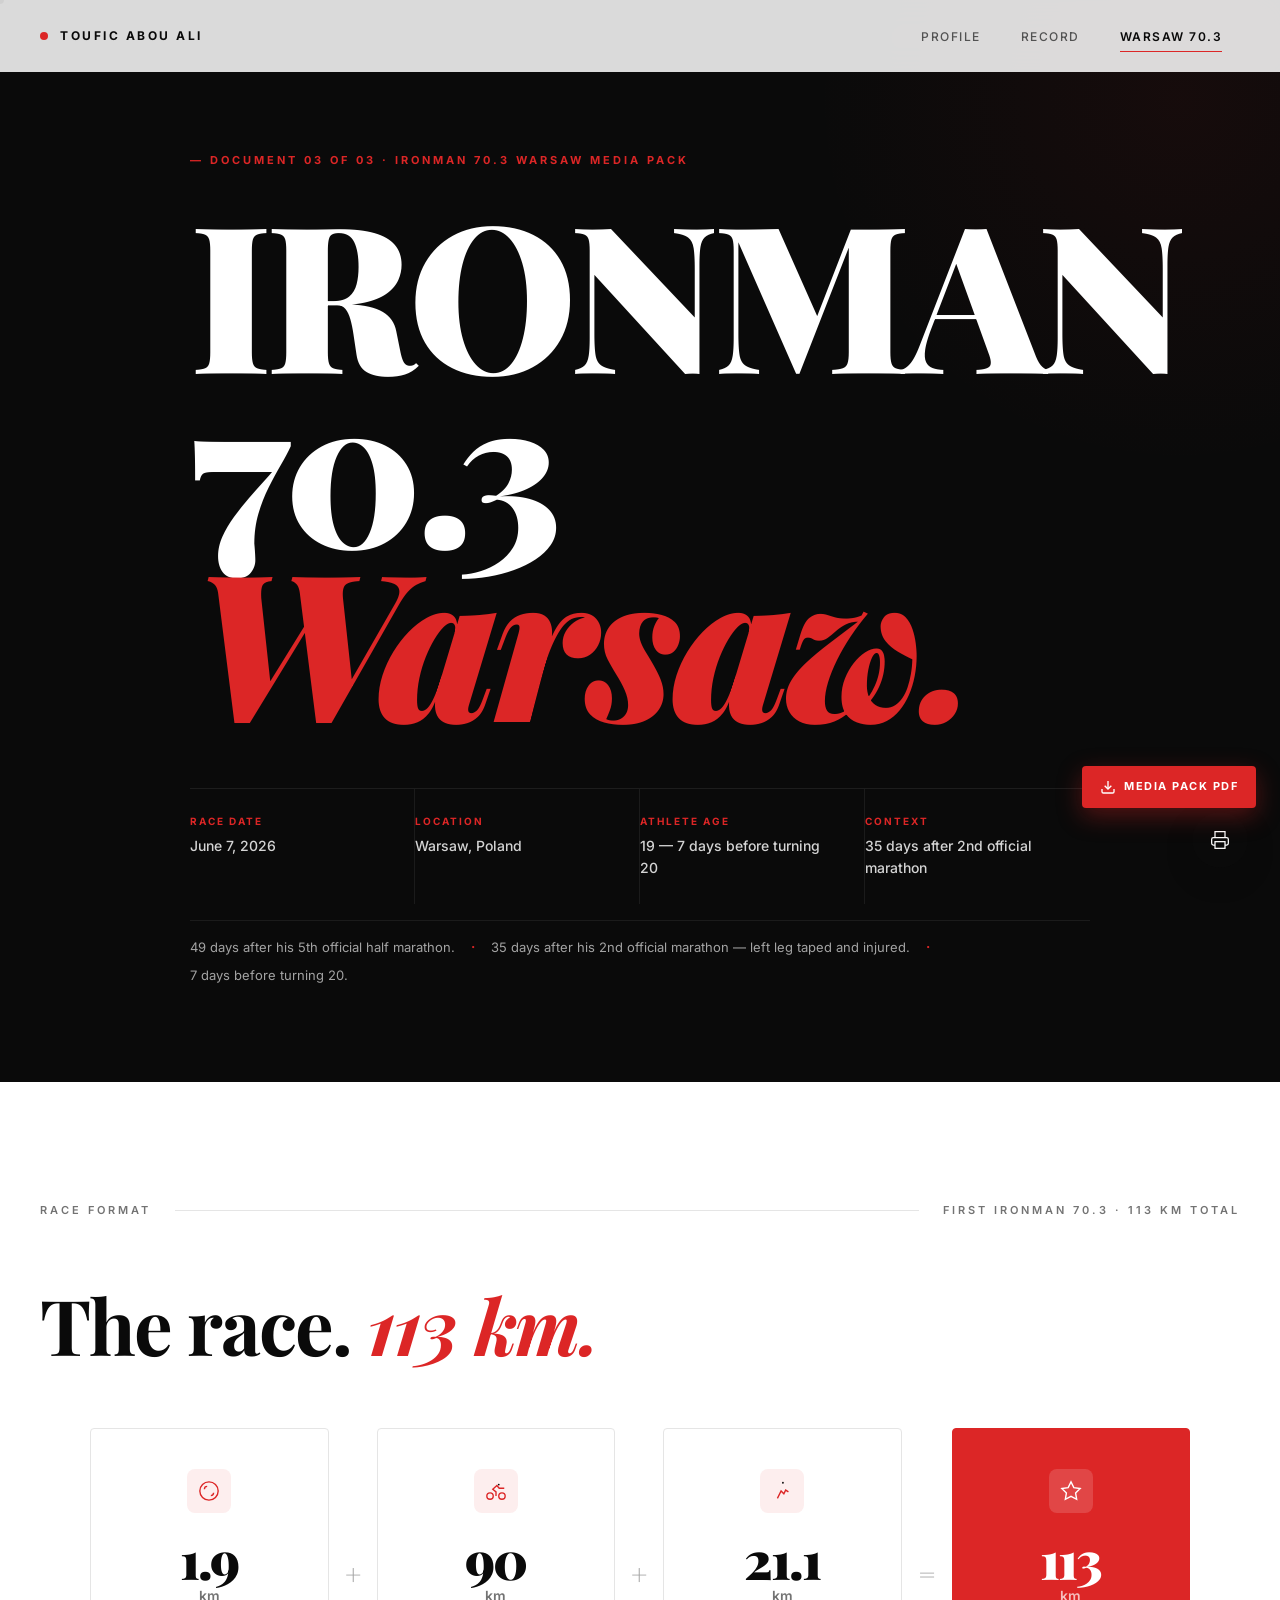
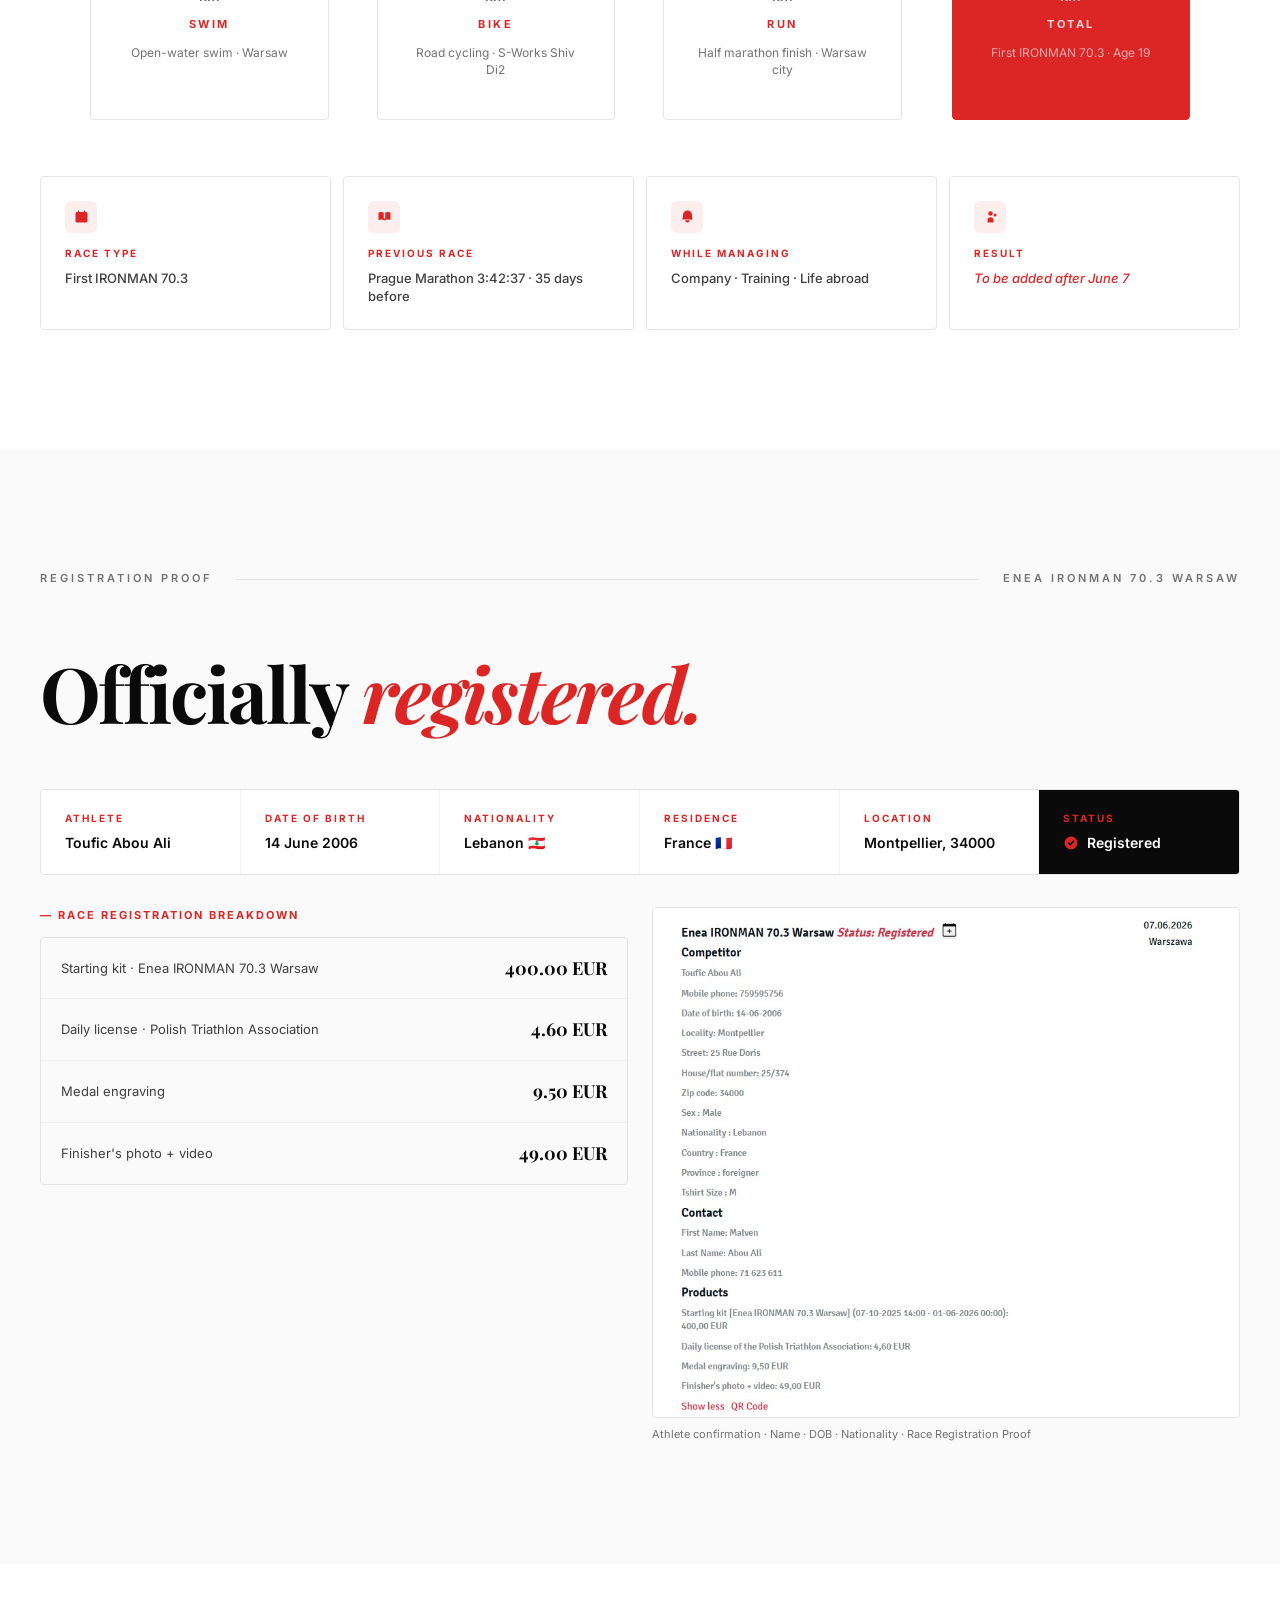
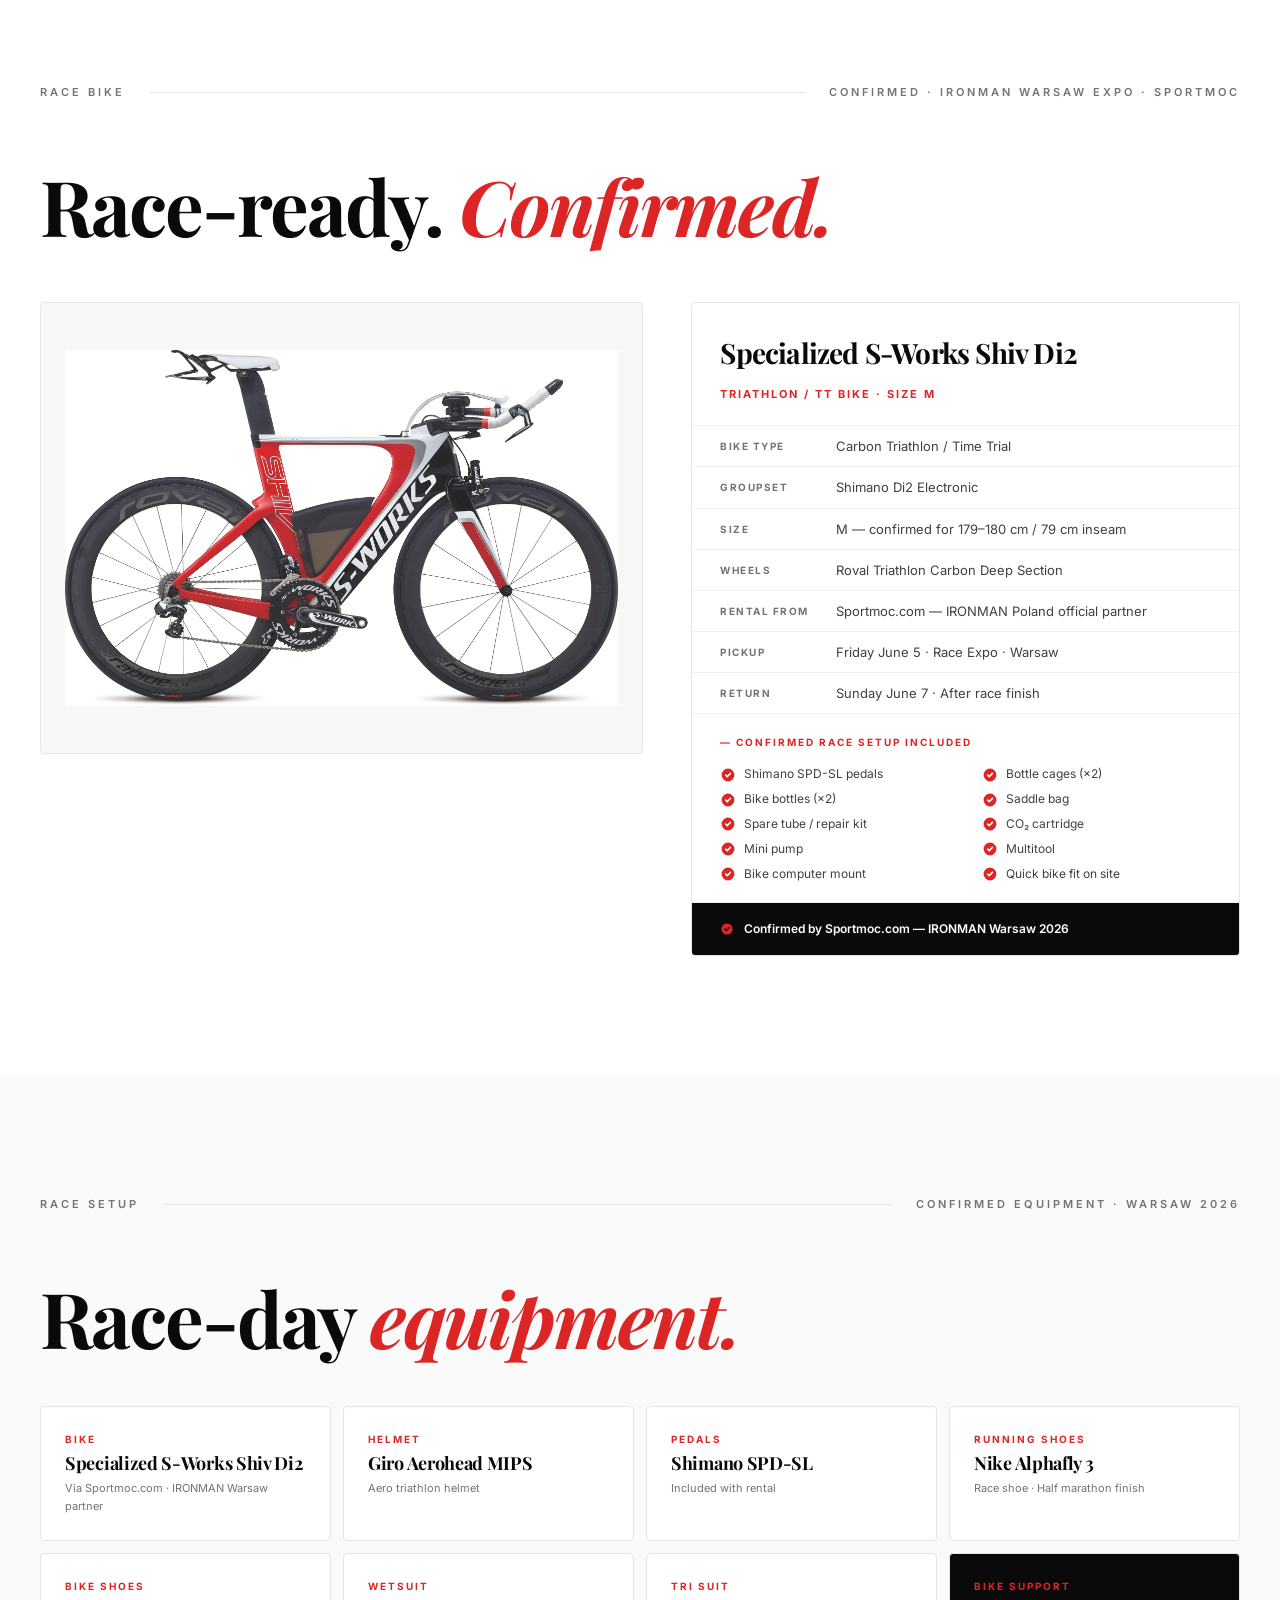
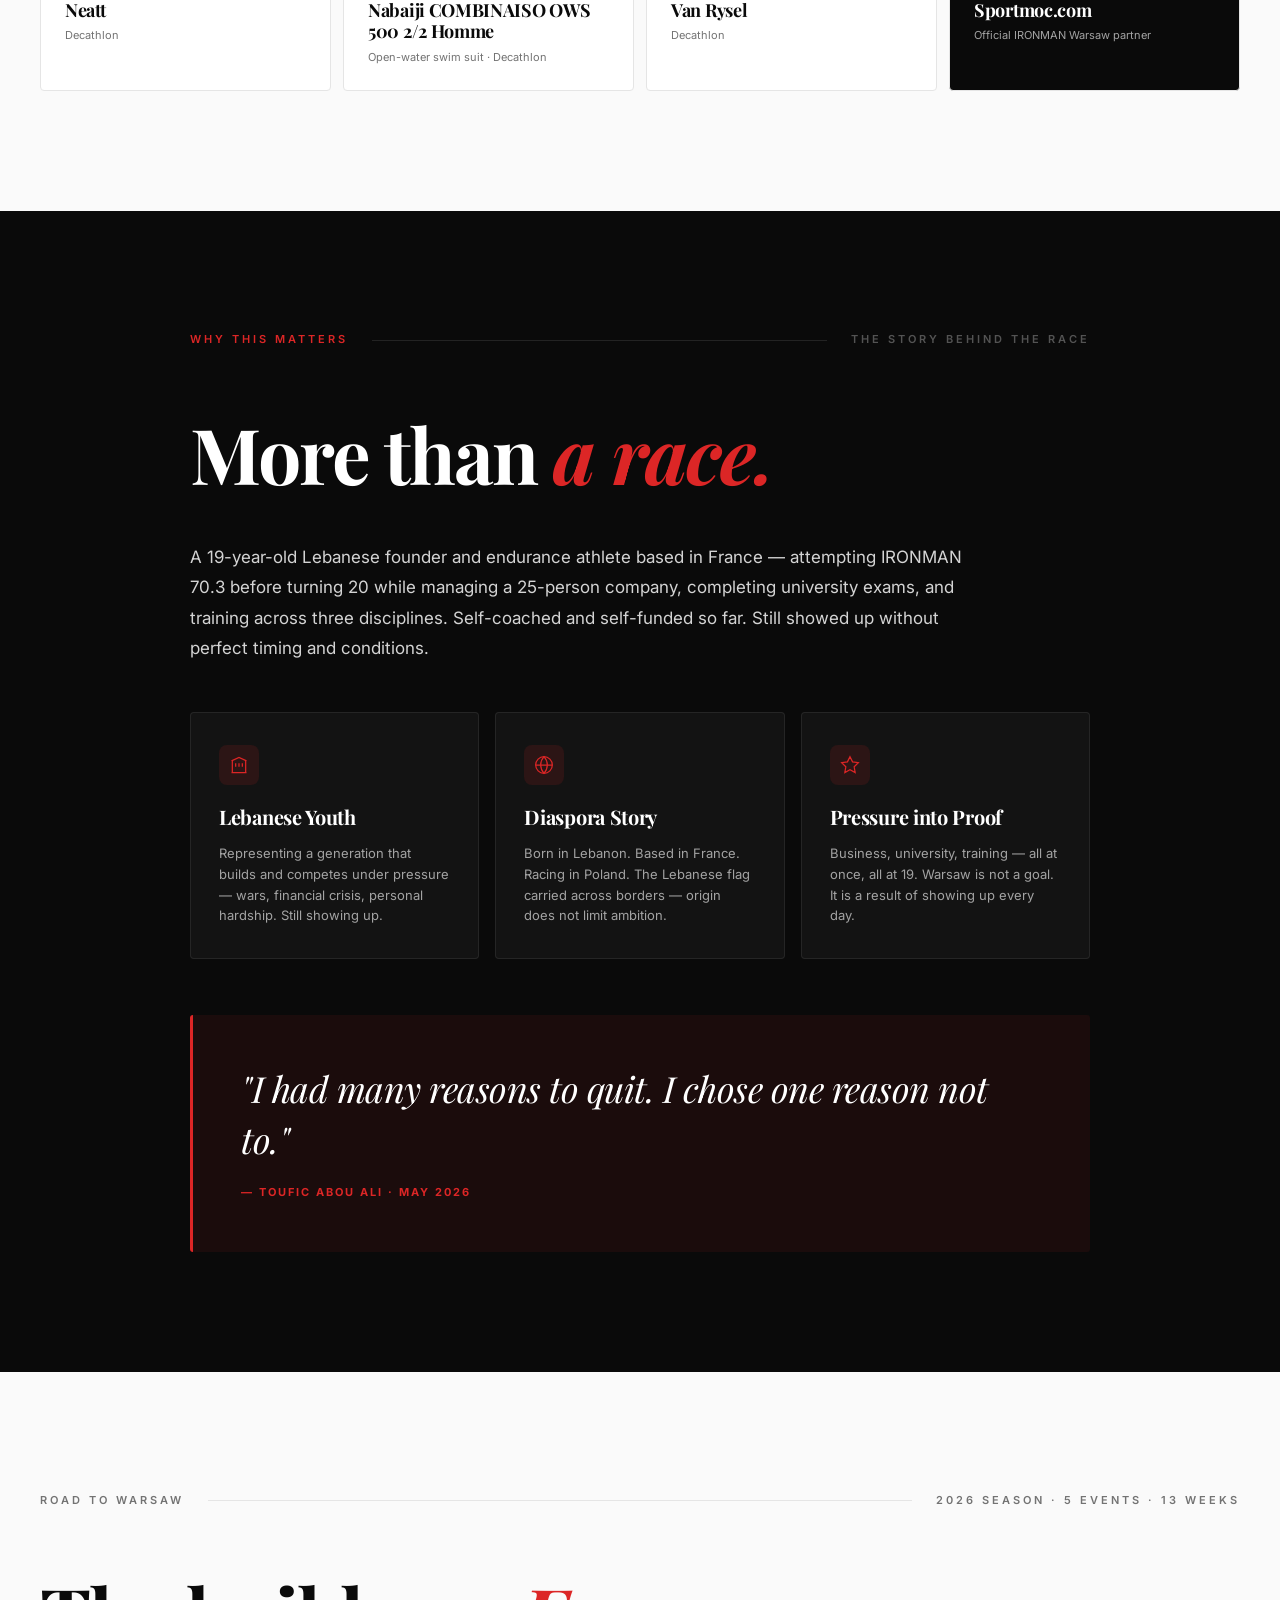
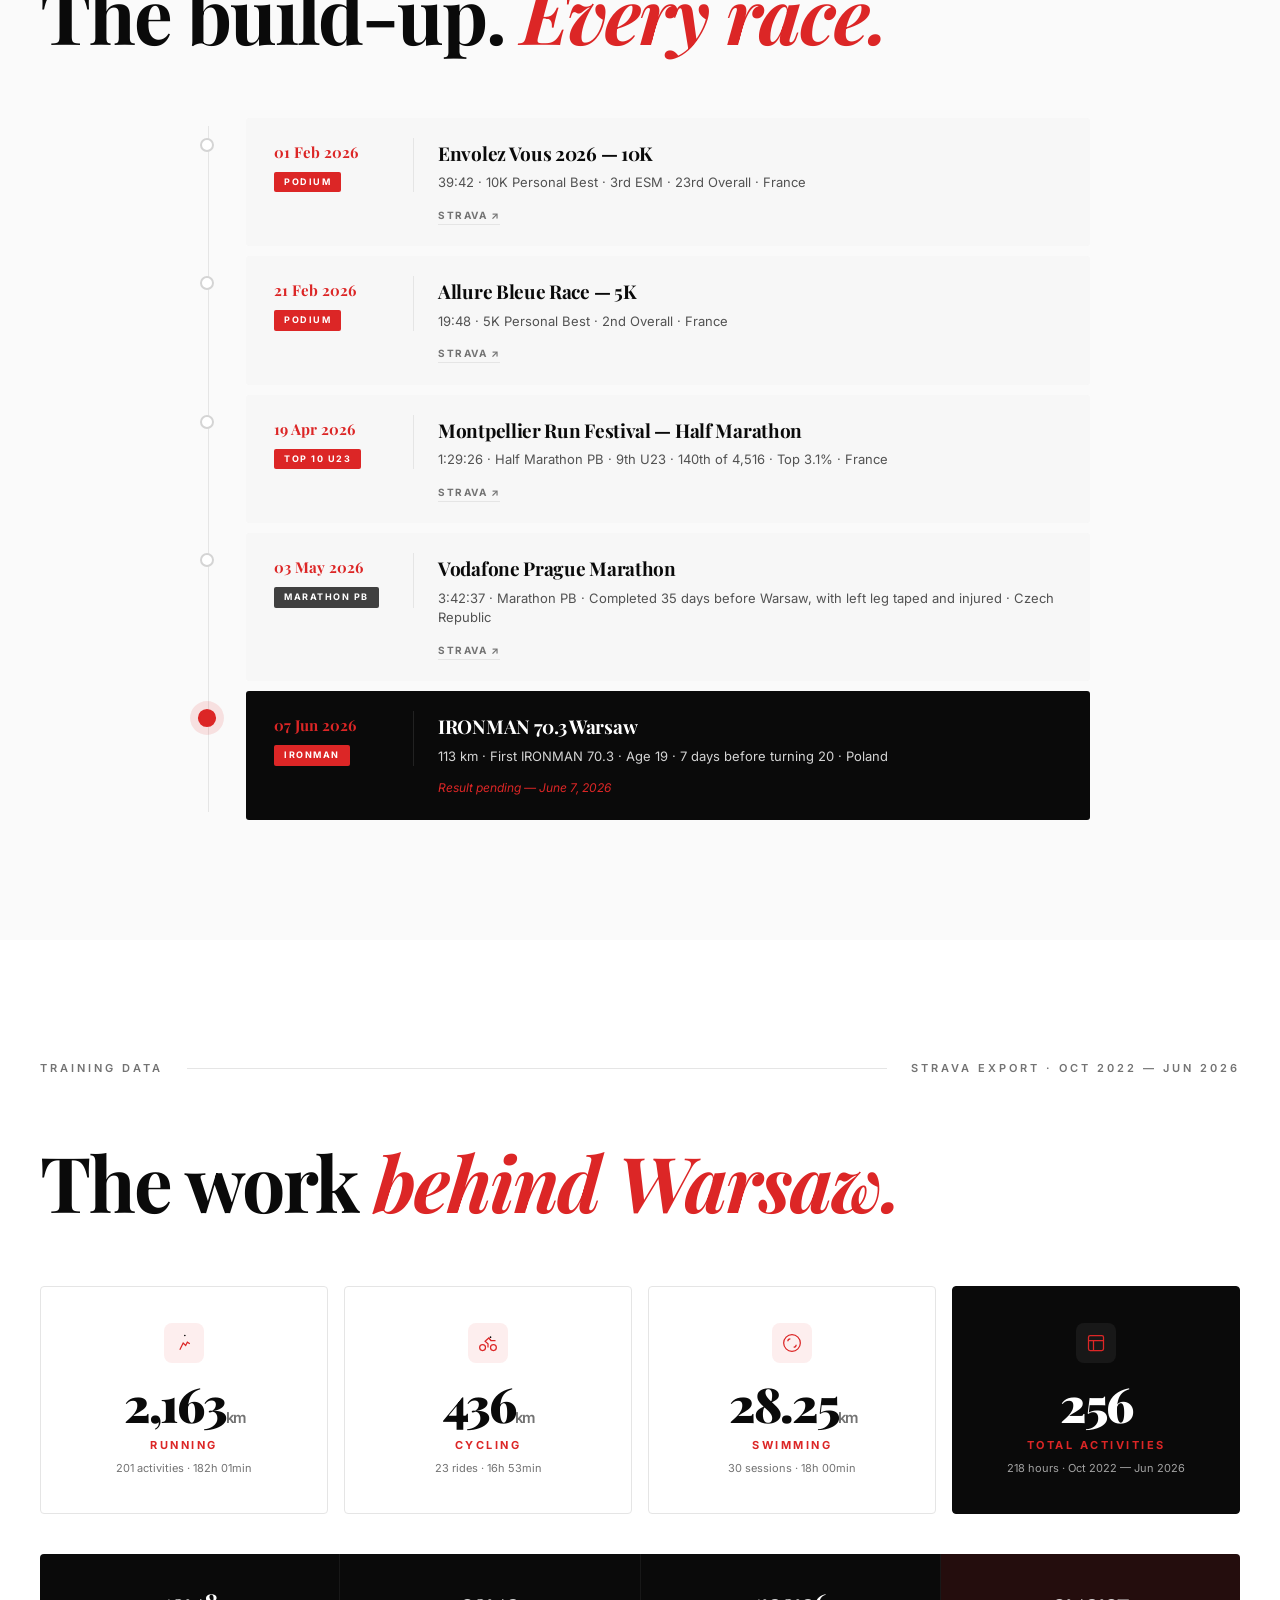
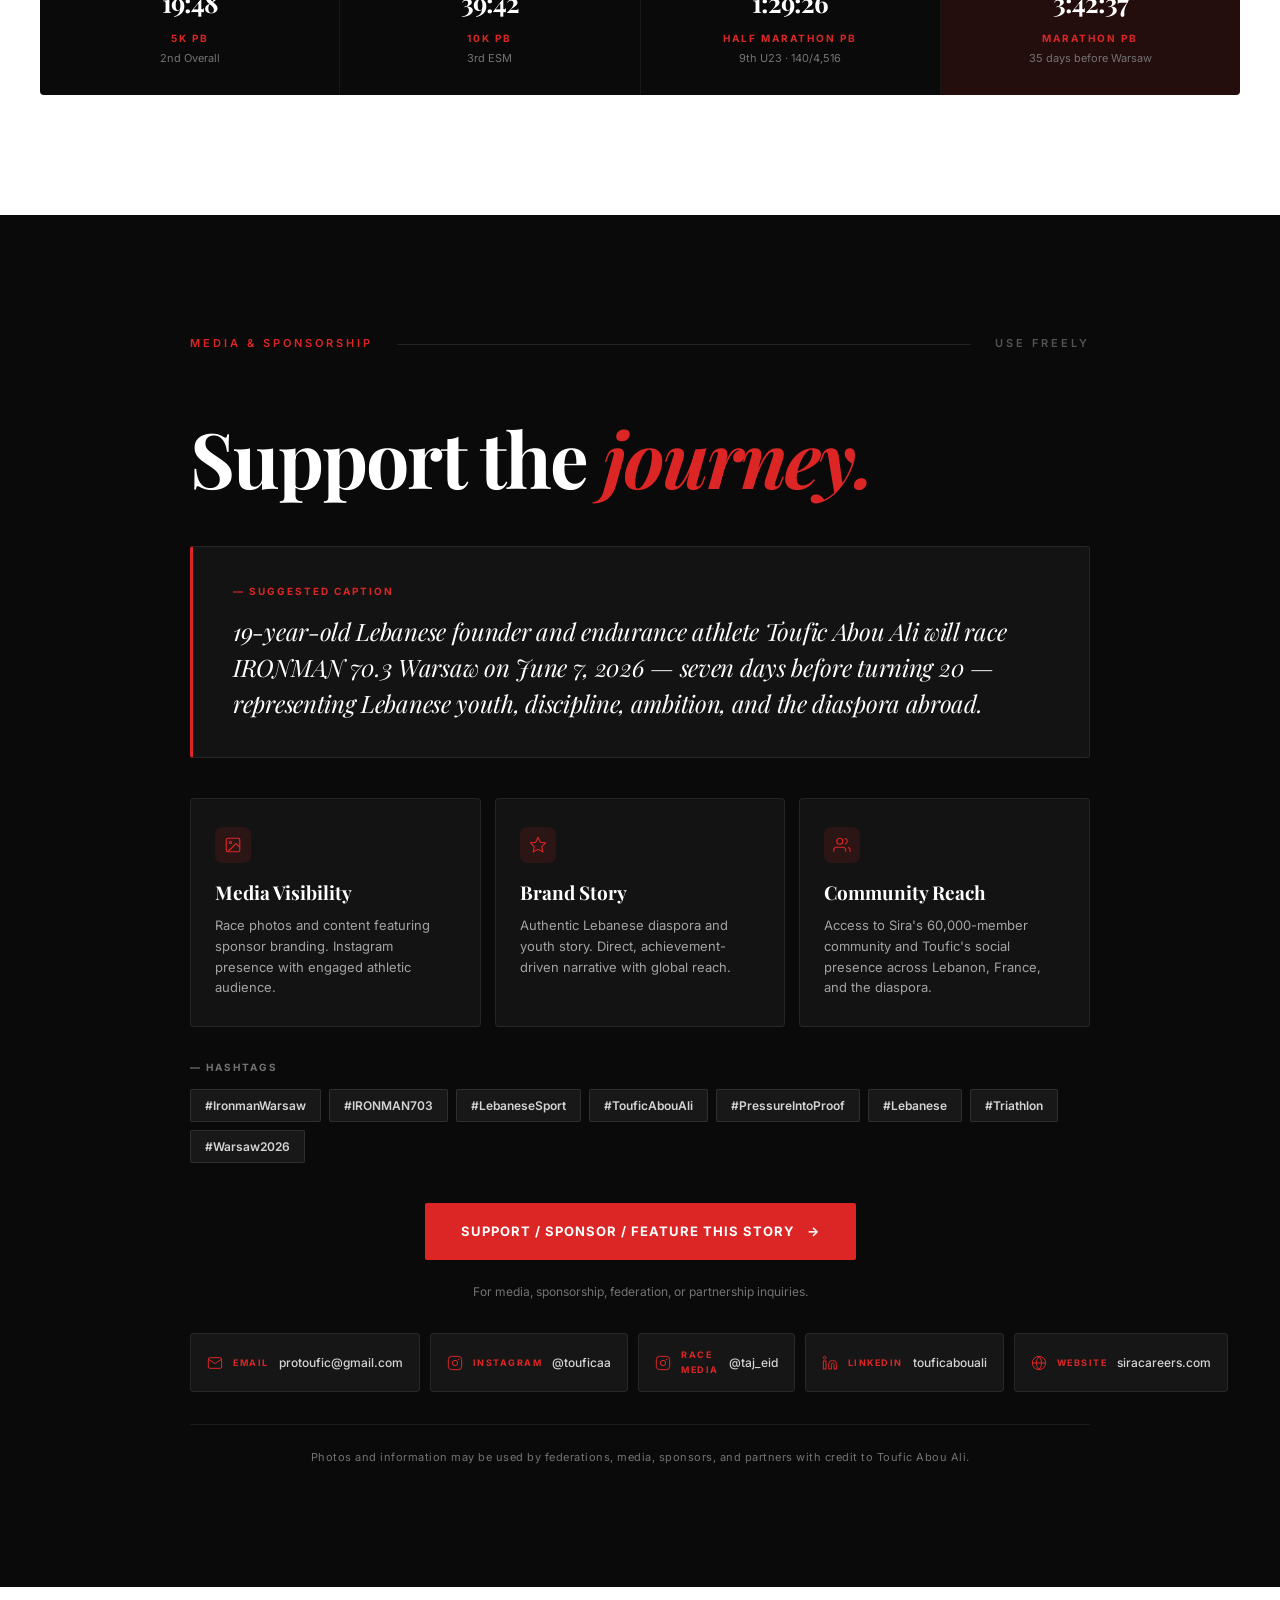
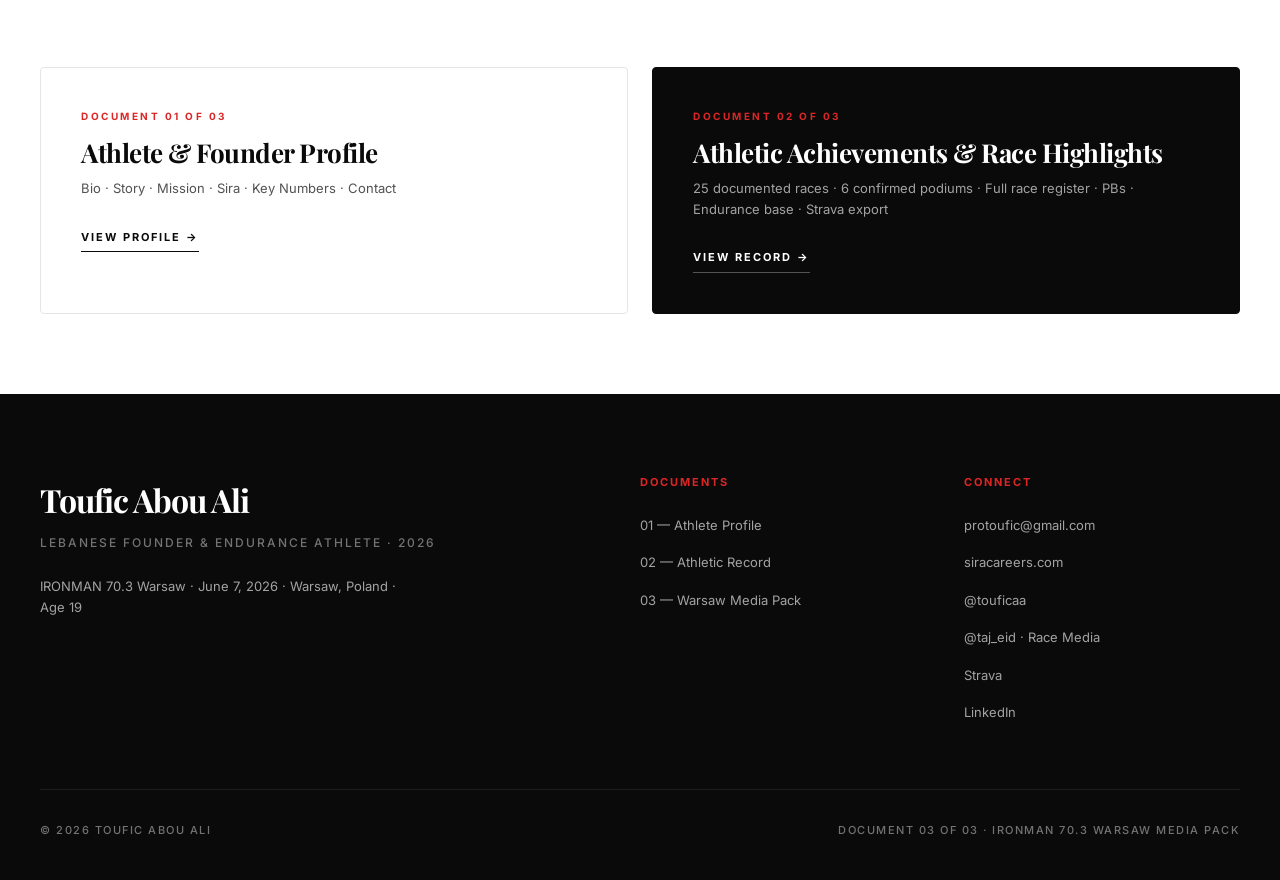
==== commit 3cf21b54: "Equipment: Neatt + Nabaiji OWS 500 + Van Rysel" ====
--- a/ironman.html
+++ b/ironman.html
@@ -1,4 +1,4 @@
-﻿<!DOCTYPE html>
+<!DOCTYPE html>
 <html lang="en">
 <head>
 <meta charset="UTF-8">
@@ -404,18 +404,18 @@
       </div>
       <div class="im-setup-item">
         <span class="im-setup-cat">Bike Shoes</span>
-        <span class="im-setup-val">To be confirmed</span>
-        <span class="im-setup-note">—</span>
+        <span class="im-setup-val">Neatt</span>
+        <span class="im-setup-note">Decathlon</span>
       </div>
       <div class="im-setup-item">
         <span class="im-setup-cat">Wetsuit</span>
-        <span class="im-setup-val">To be confirmed</span>
-        <span class="im-setup-note">—</span>
+        <span class="im-setup-val">Nabaiji COMBINAISO OWS 500 2/2 Homme</span>
+        <span class="im-setup-note">Open-water swim suit &middot; Decathlon</span>
       </div>
       <div class="im-setup-item">
         <span class="im-setup-cat">Tri Suit</span>
-        <span class="im-setup-val">To be confirmed</span>
-        <span class="im-setup-note">—</span>
+        <span class="im-setup-val">Van Rysel</span>
+        <span class="im-setup-note">Decathlon</span>
       </div>
       <div class="im-setup-item im-setup-dark">
         <span class="im-setup-cat">Bike Support</span>
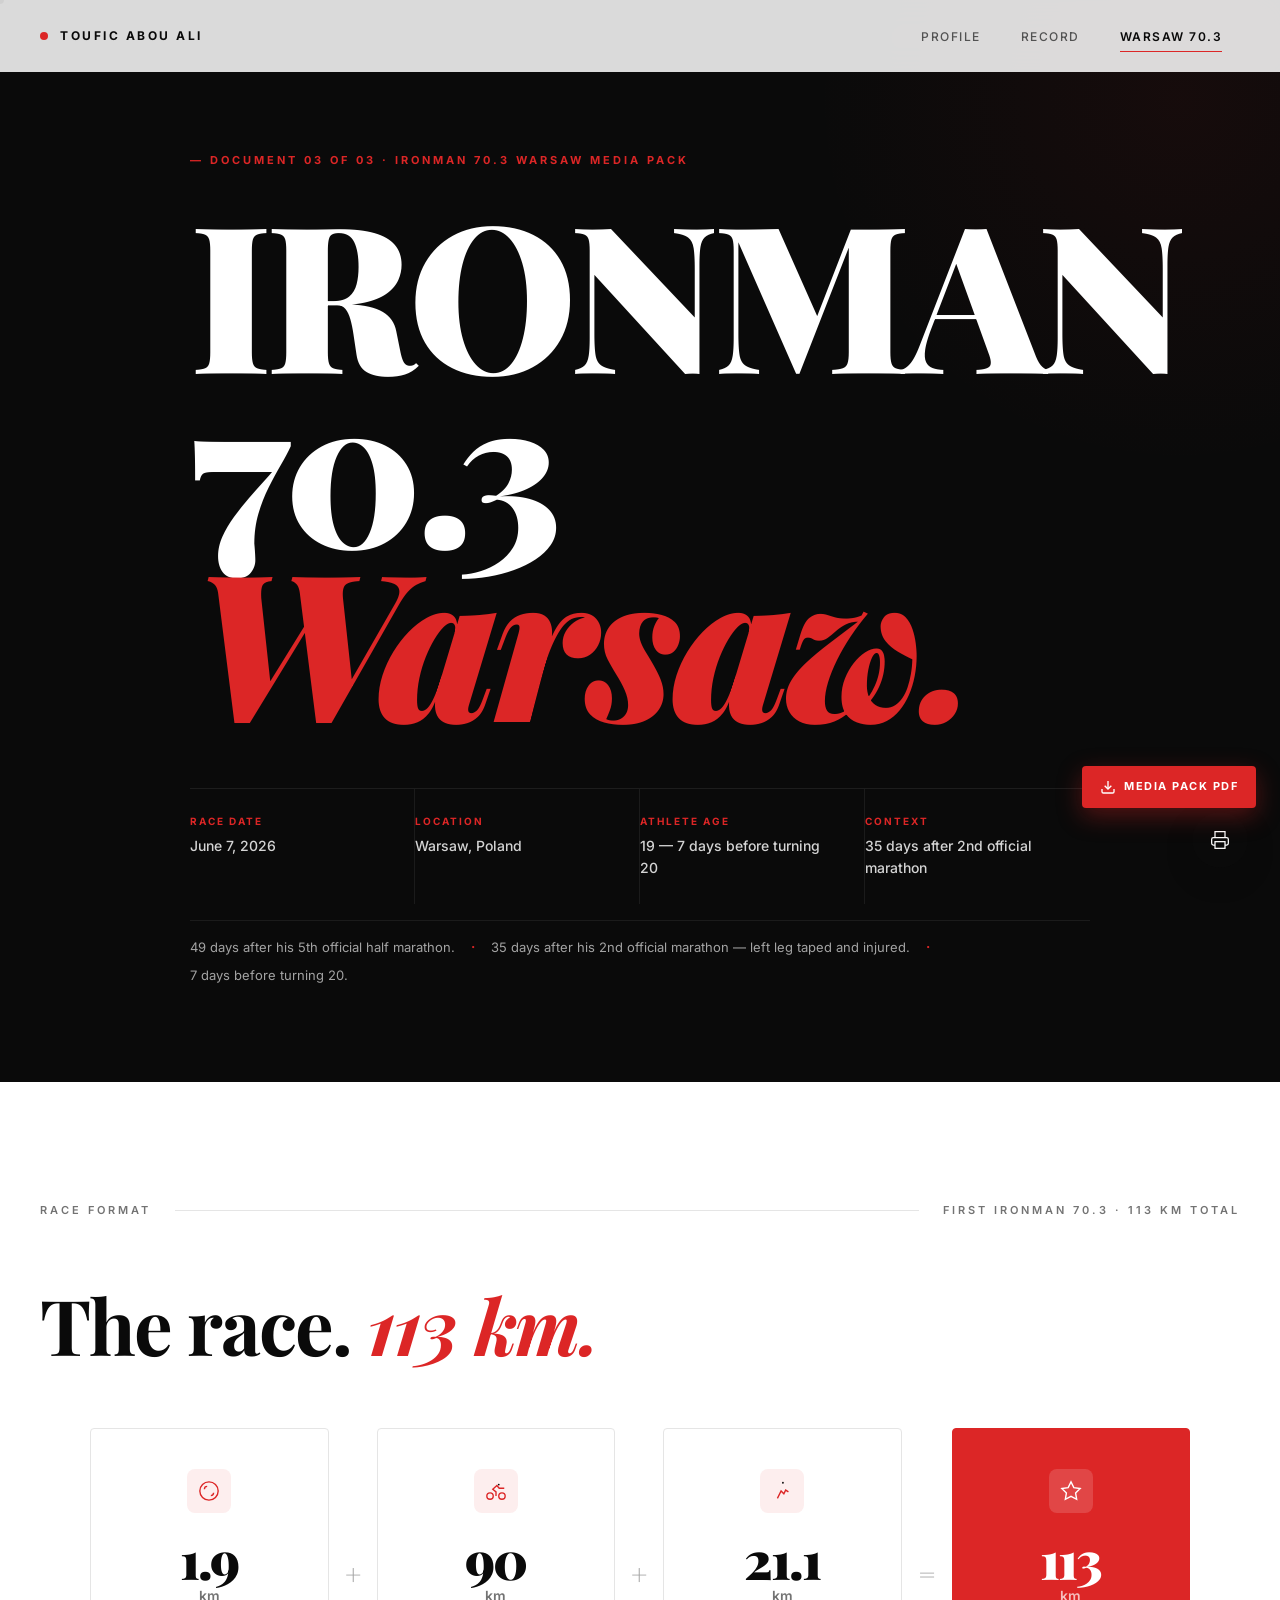
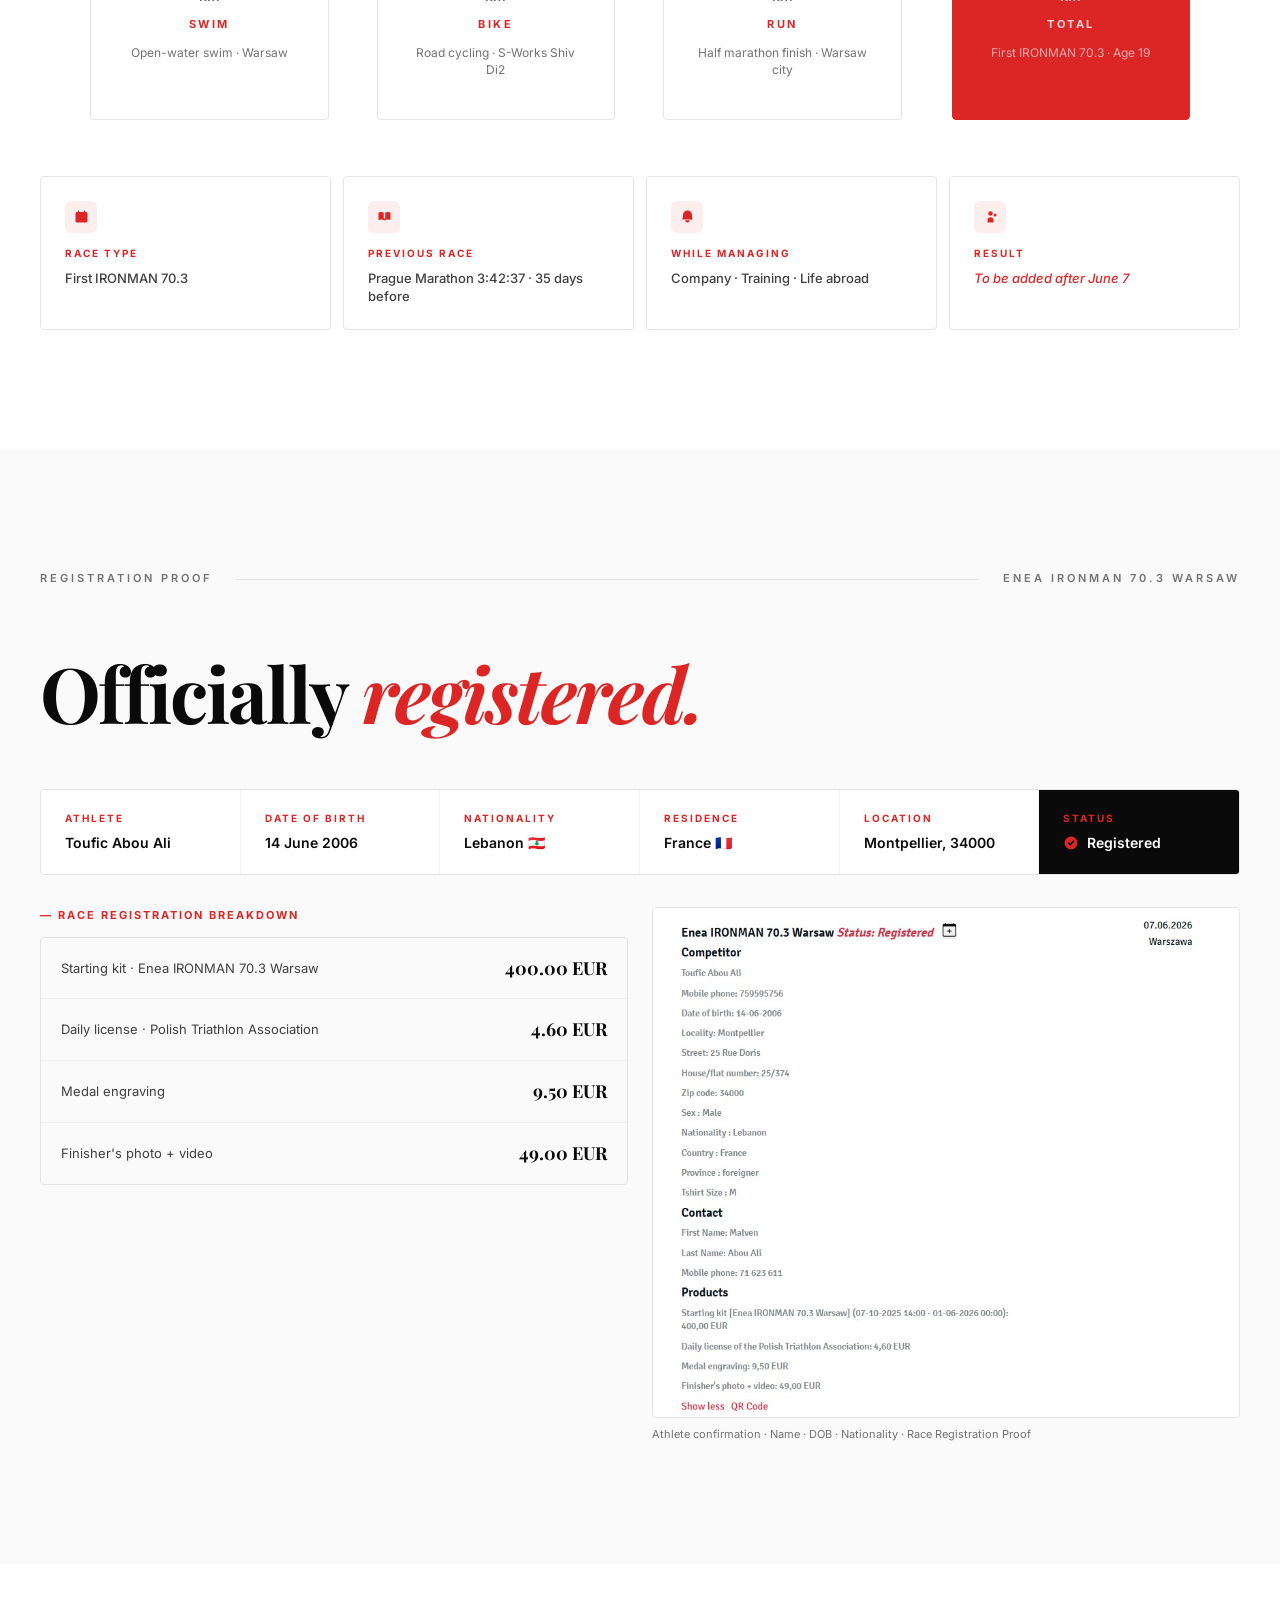
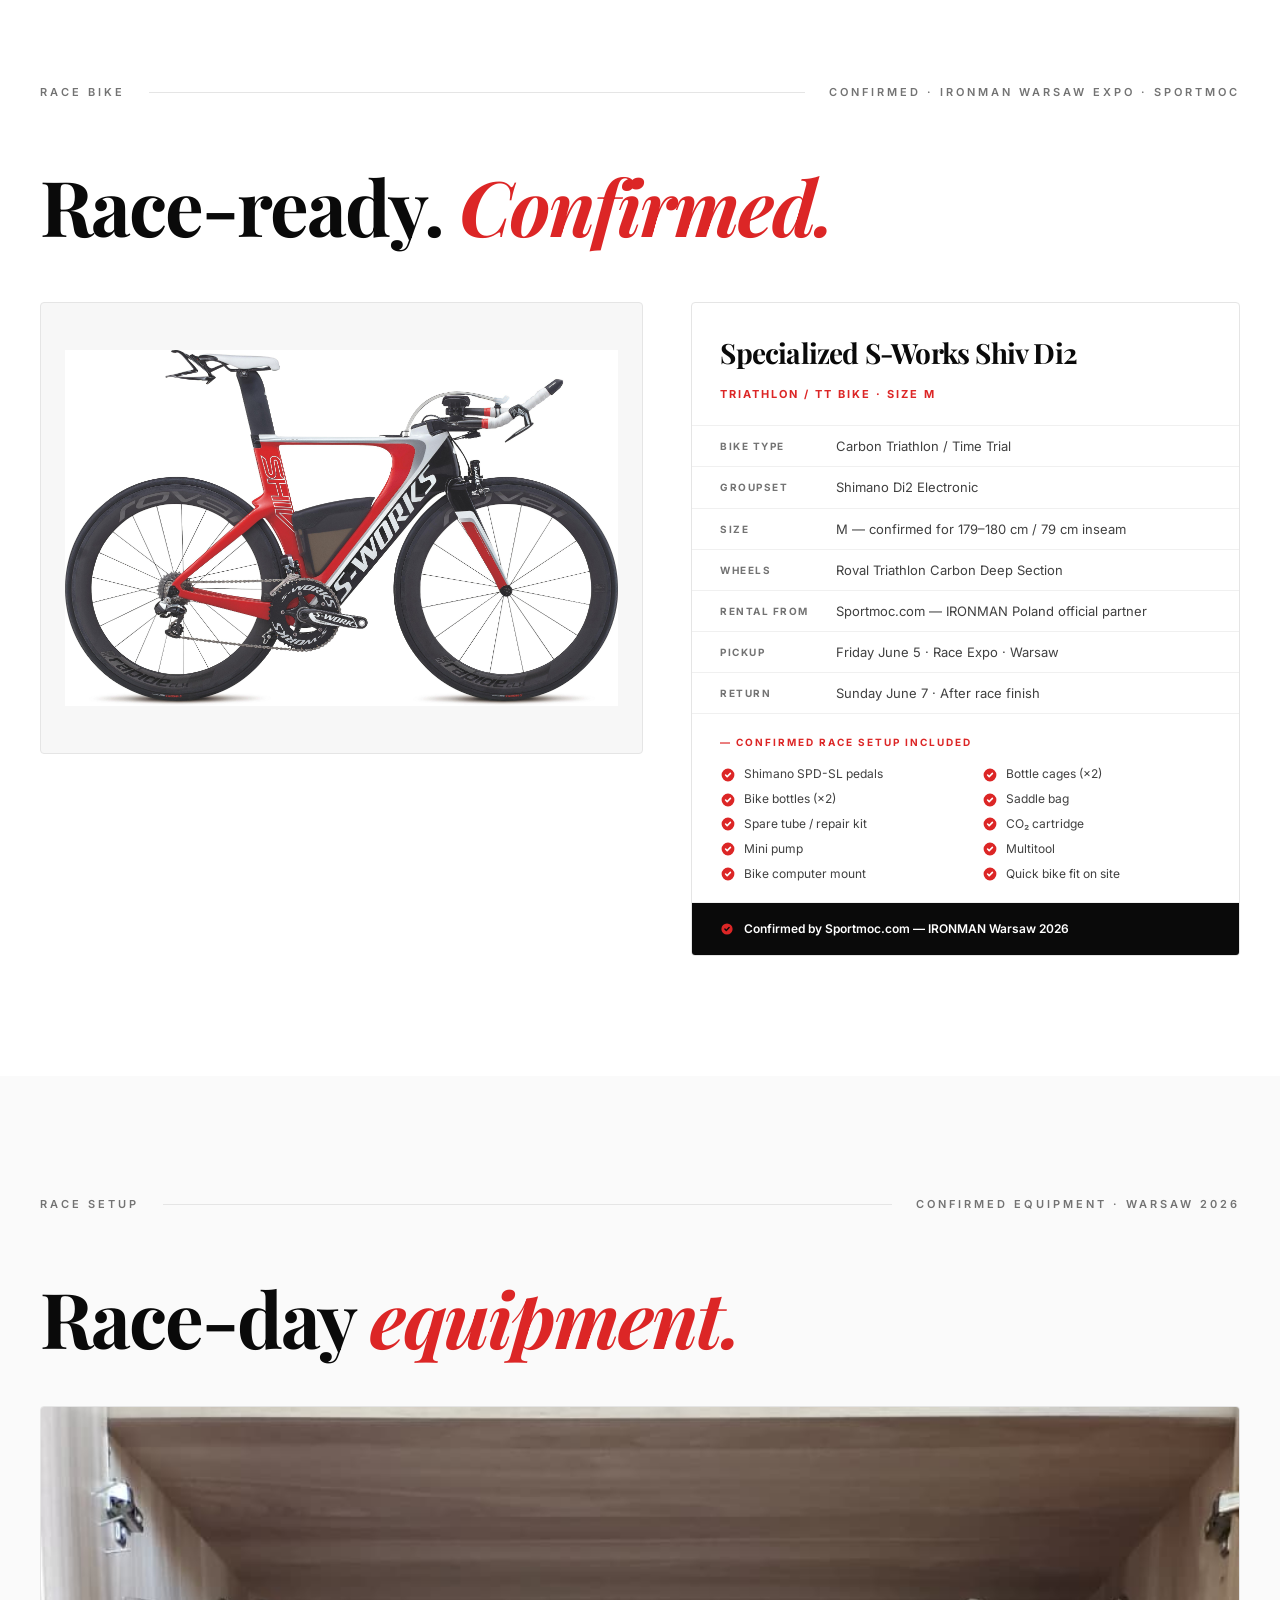
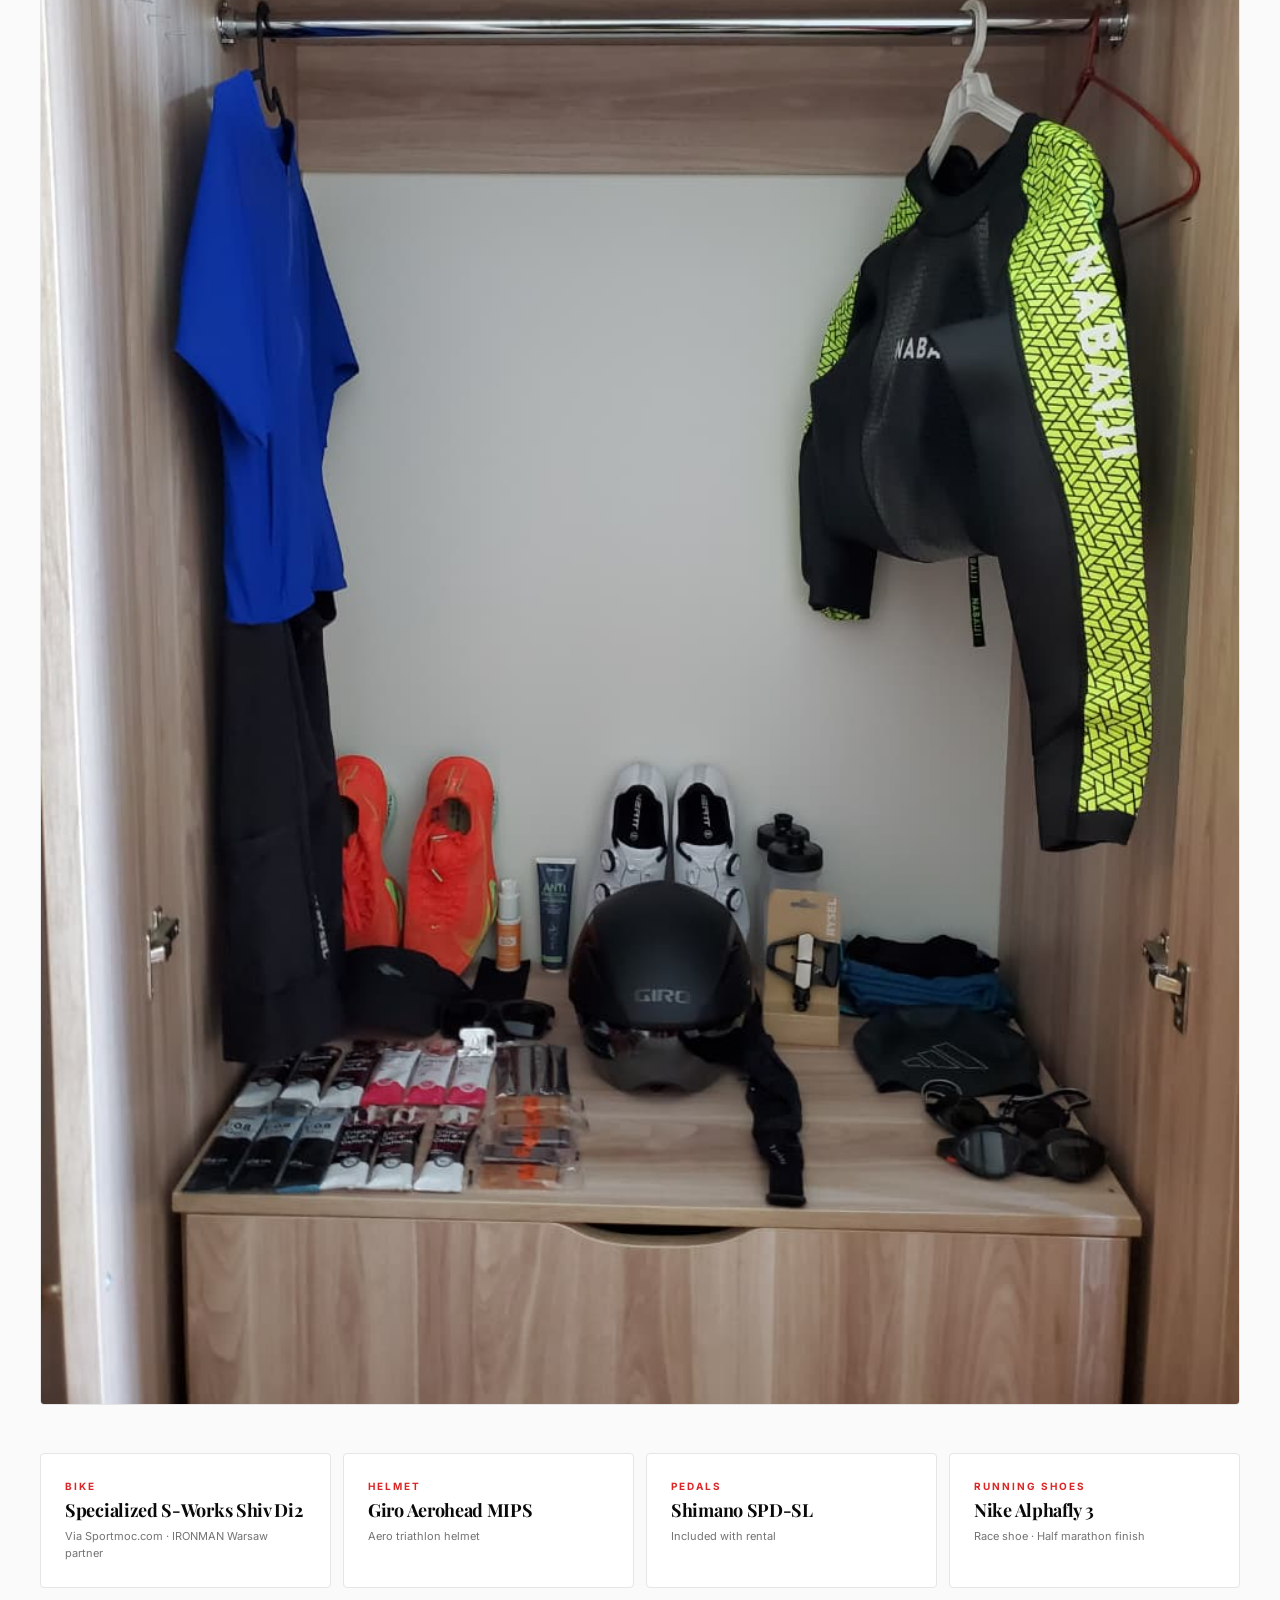
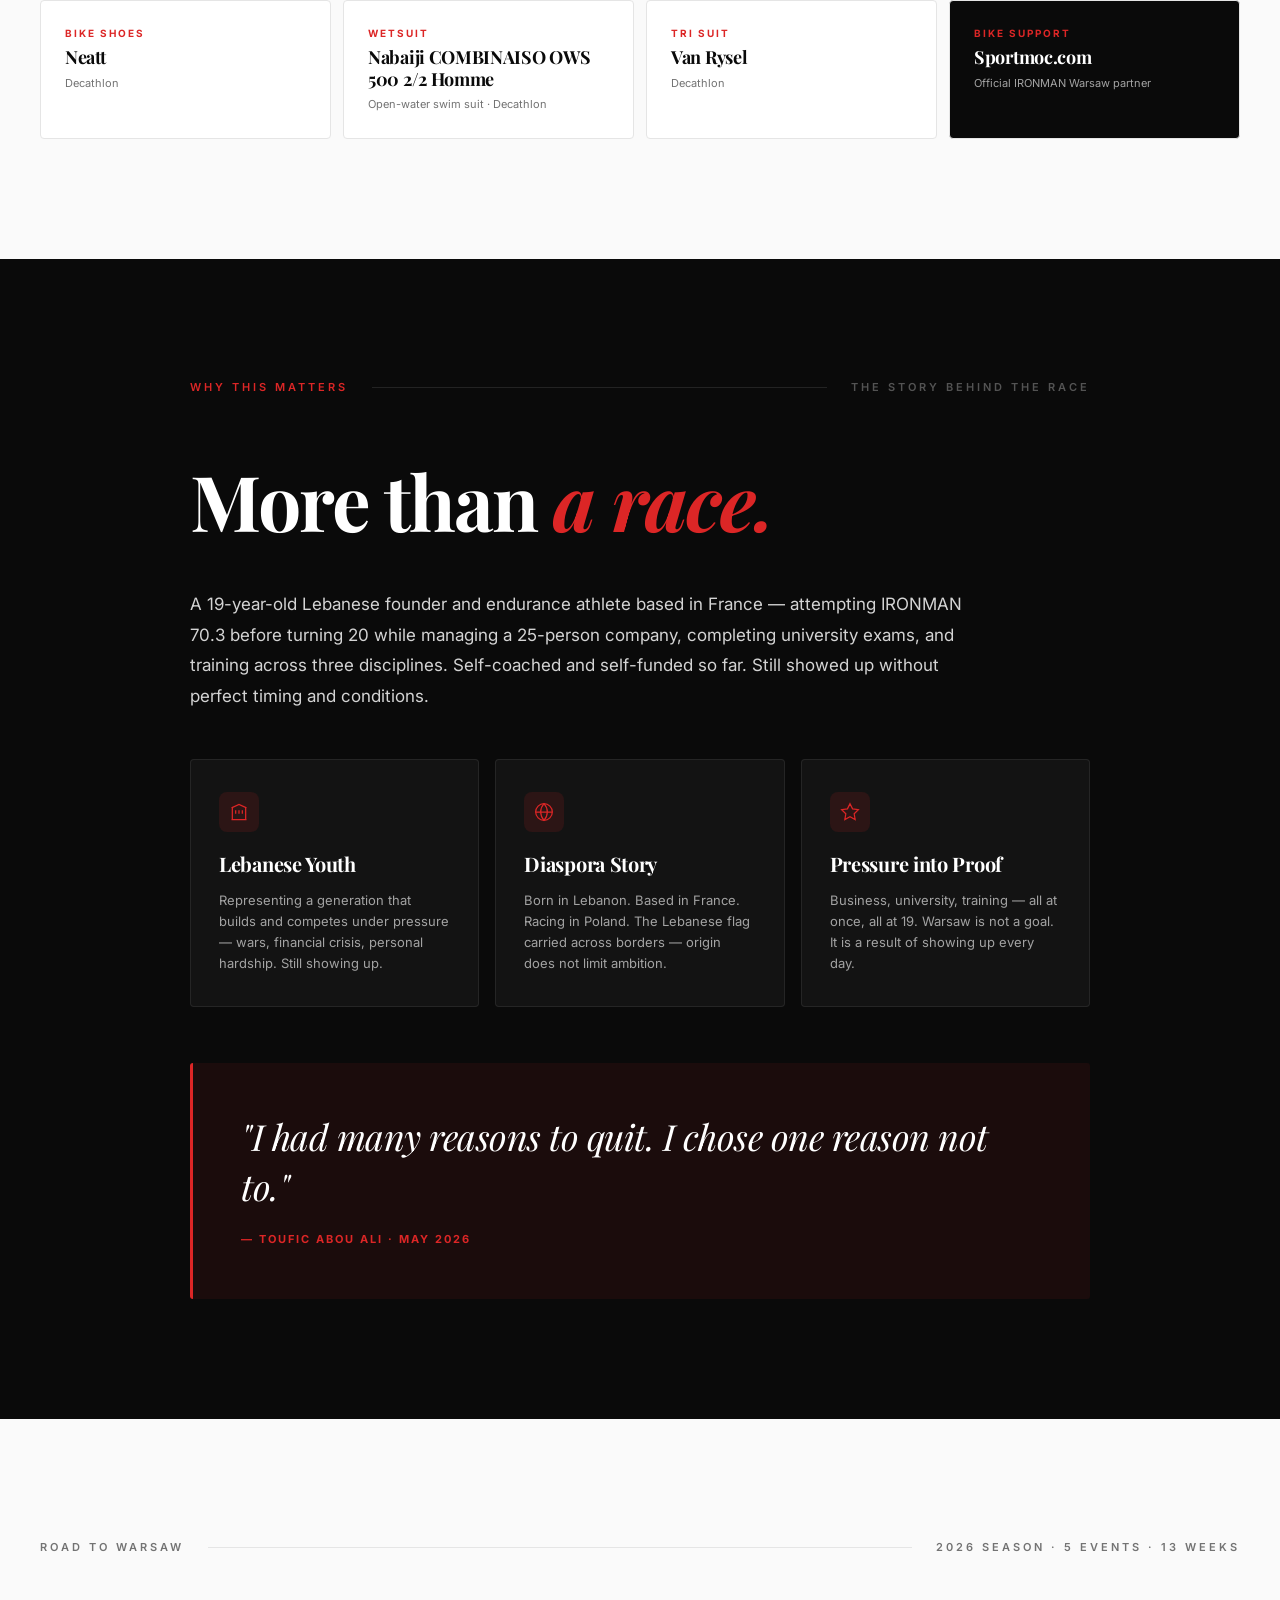
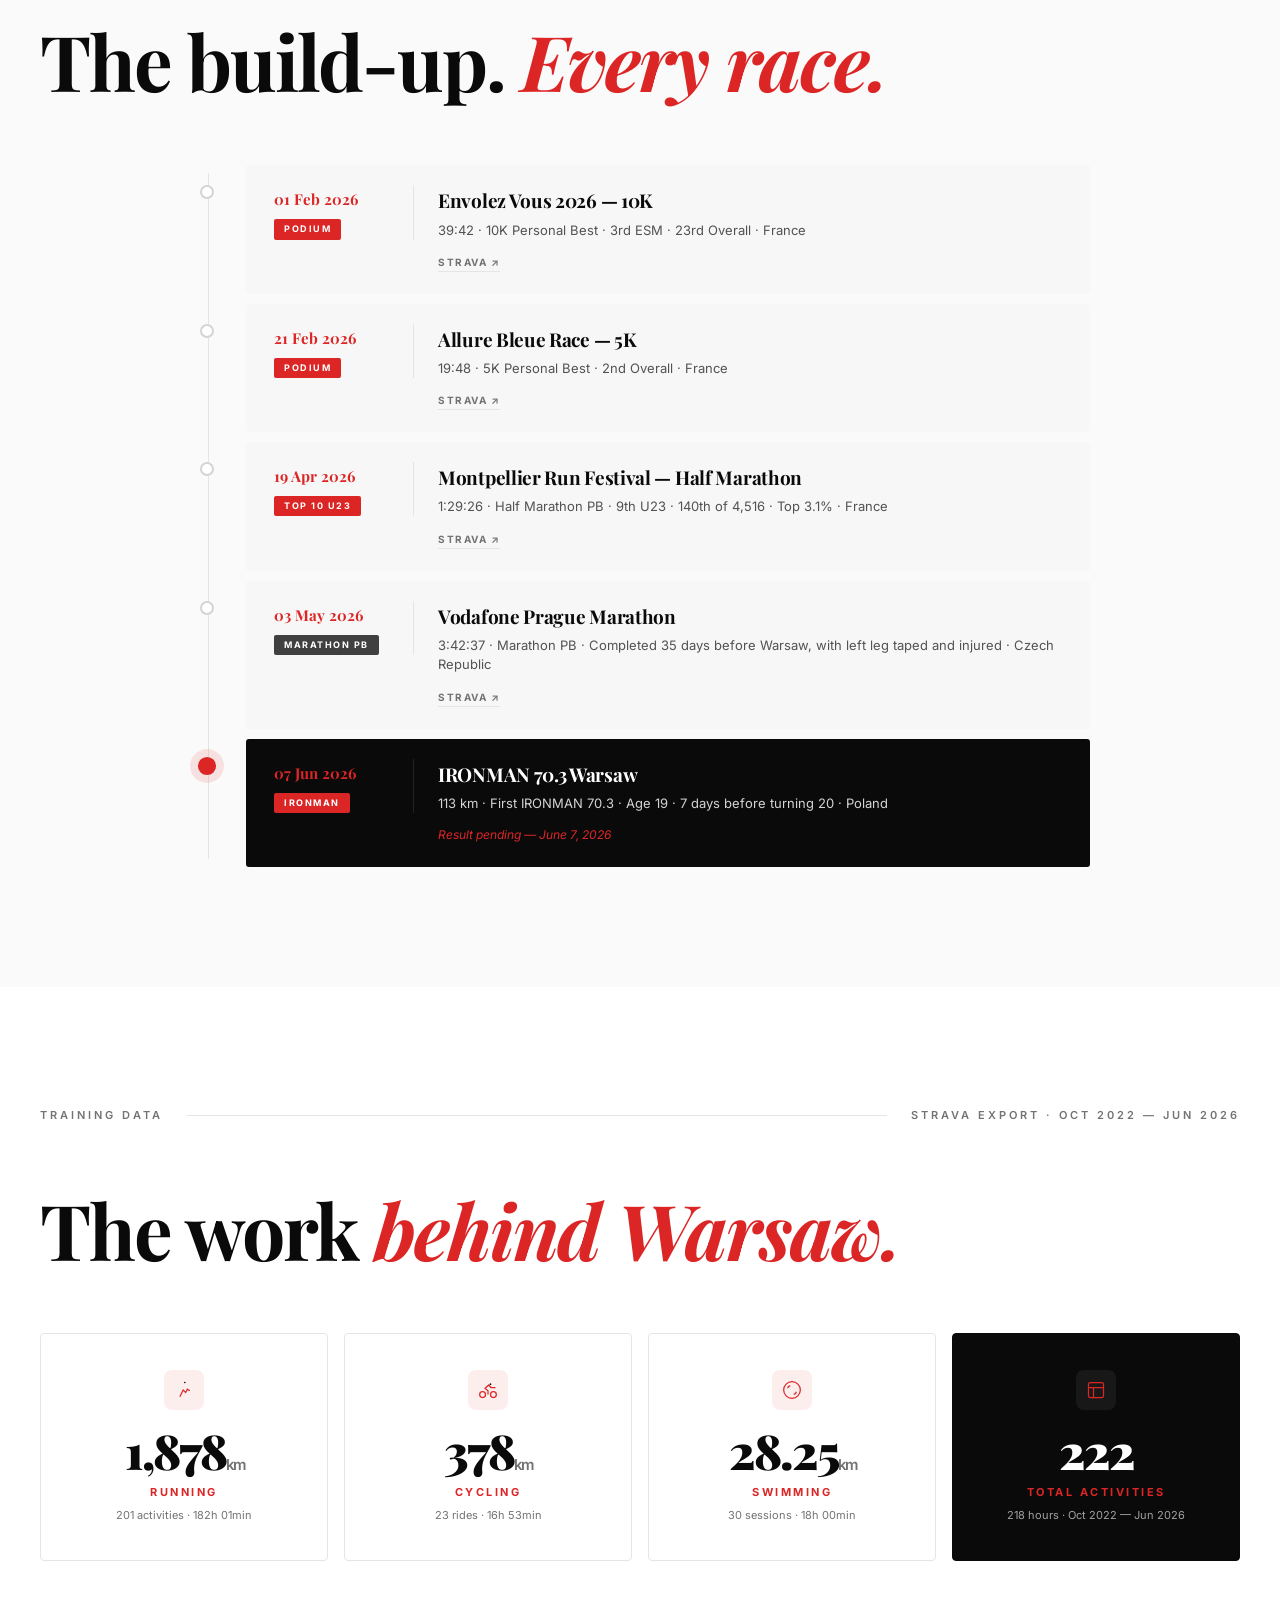
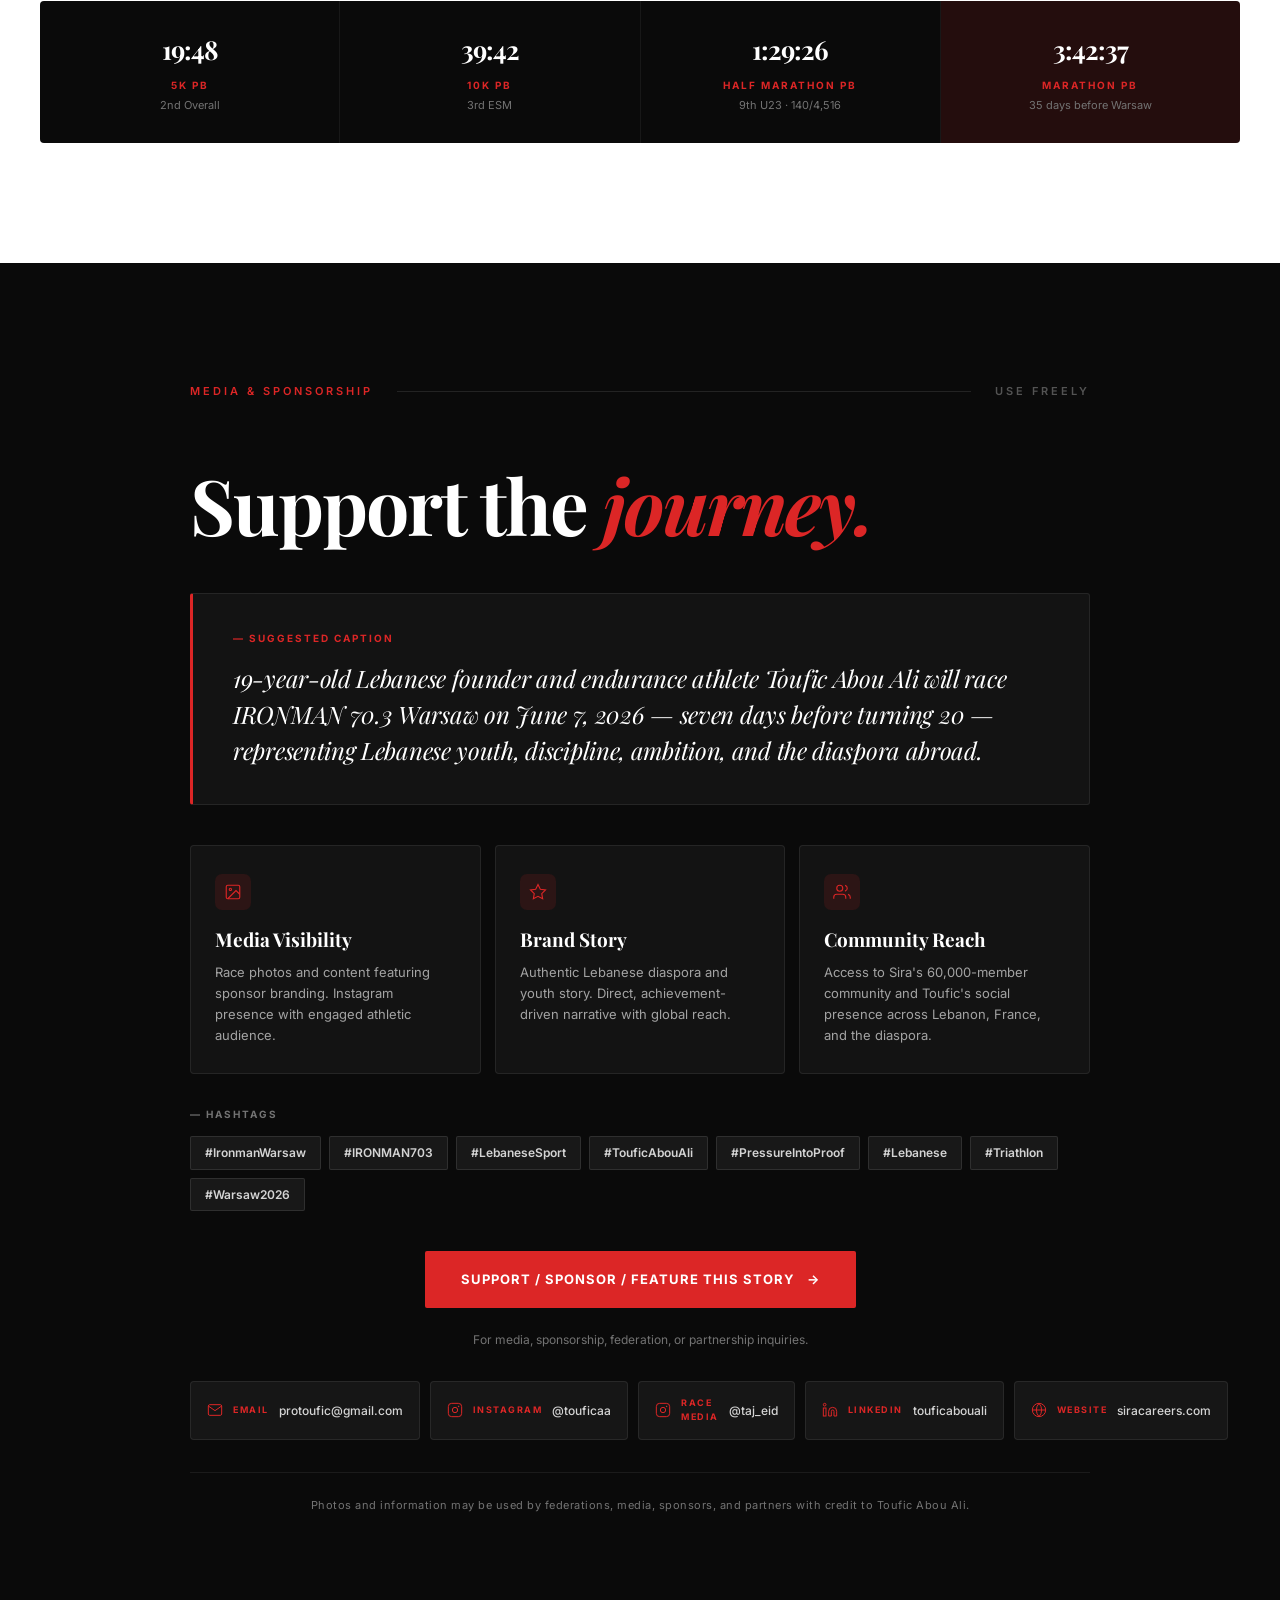
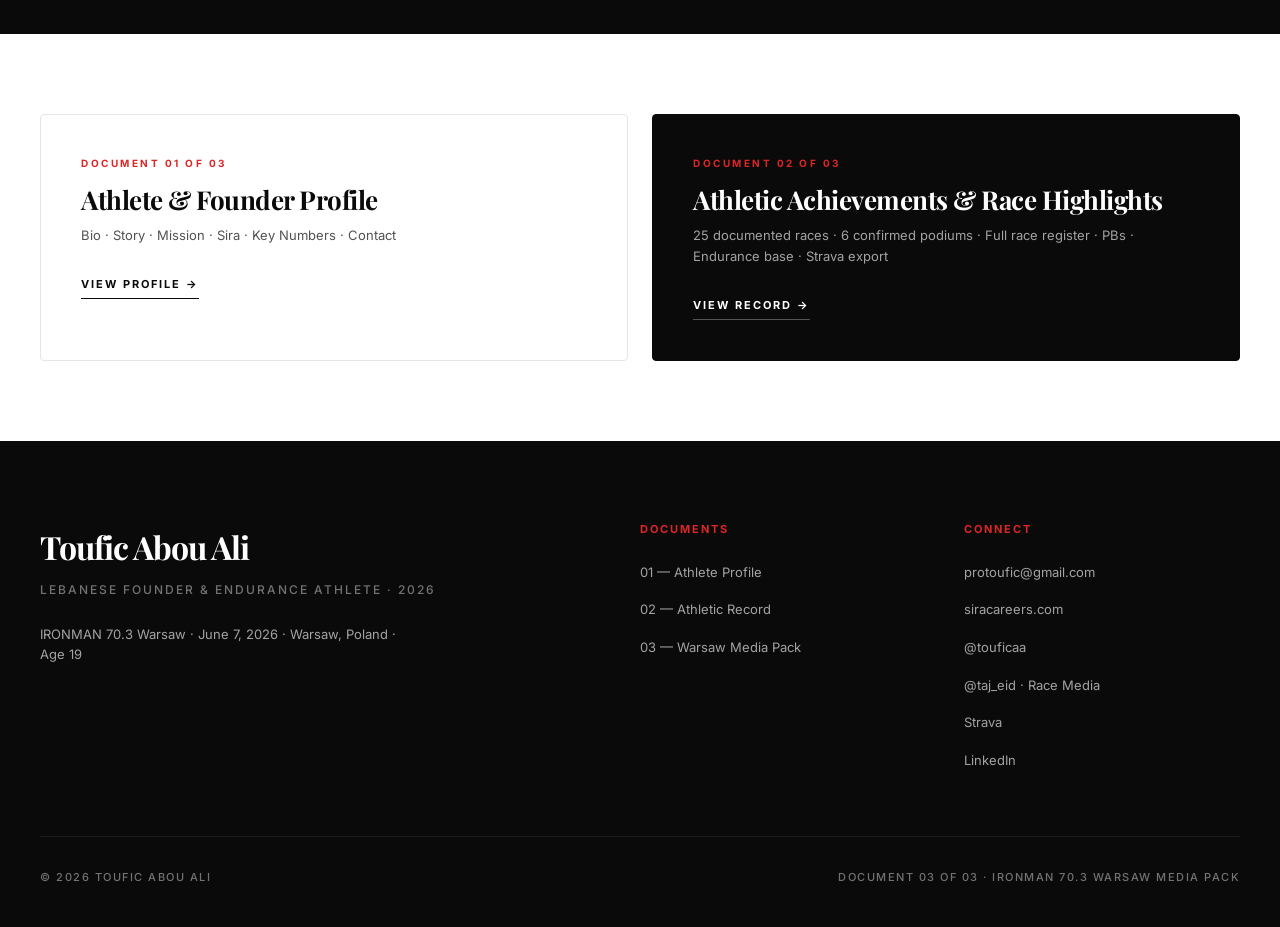
==== commit 5a366c9a: "Add race equipment photo to Warsaw 70.3 page" ====
--- a/ironman.html
+++ b/ironman.html
@@ -381,7 +381,11 @@
       Race-day <em class="italic-accent">equipment.</em>
     </h2>
 
-    <div class="im-setup-grid reveal-stagger">
+    <div class="im-equipment-photo reveal" style="margin-bottom: 48px;">
+        <img src="assets/images/bike/race-gear.jpeg" alt="Race-day Equipment - IRONMAN 70.3 Warsaw 2026" style="width: 100%; border-radius: 4px; border: 1px solid var(--grey-200);">
+      </div>
+
+      <div class="im-setup-grid reveal-stagger">
       <div class="im-setup-item">
         <span class="im-setup-cat">Bike</span>
         <span class="im-setup-val">Specialized S-Works Shiv Di2</span>
